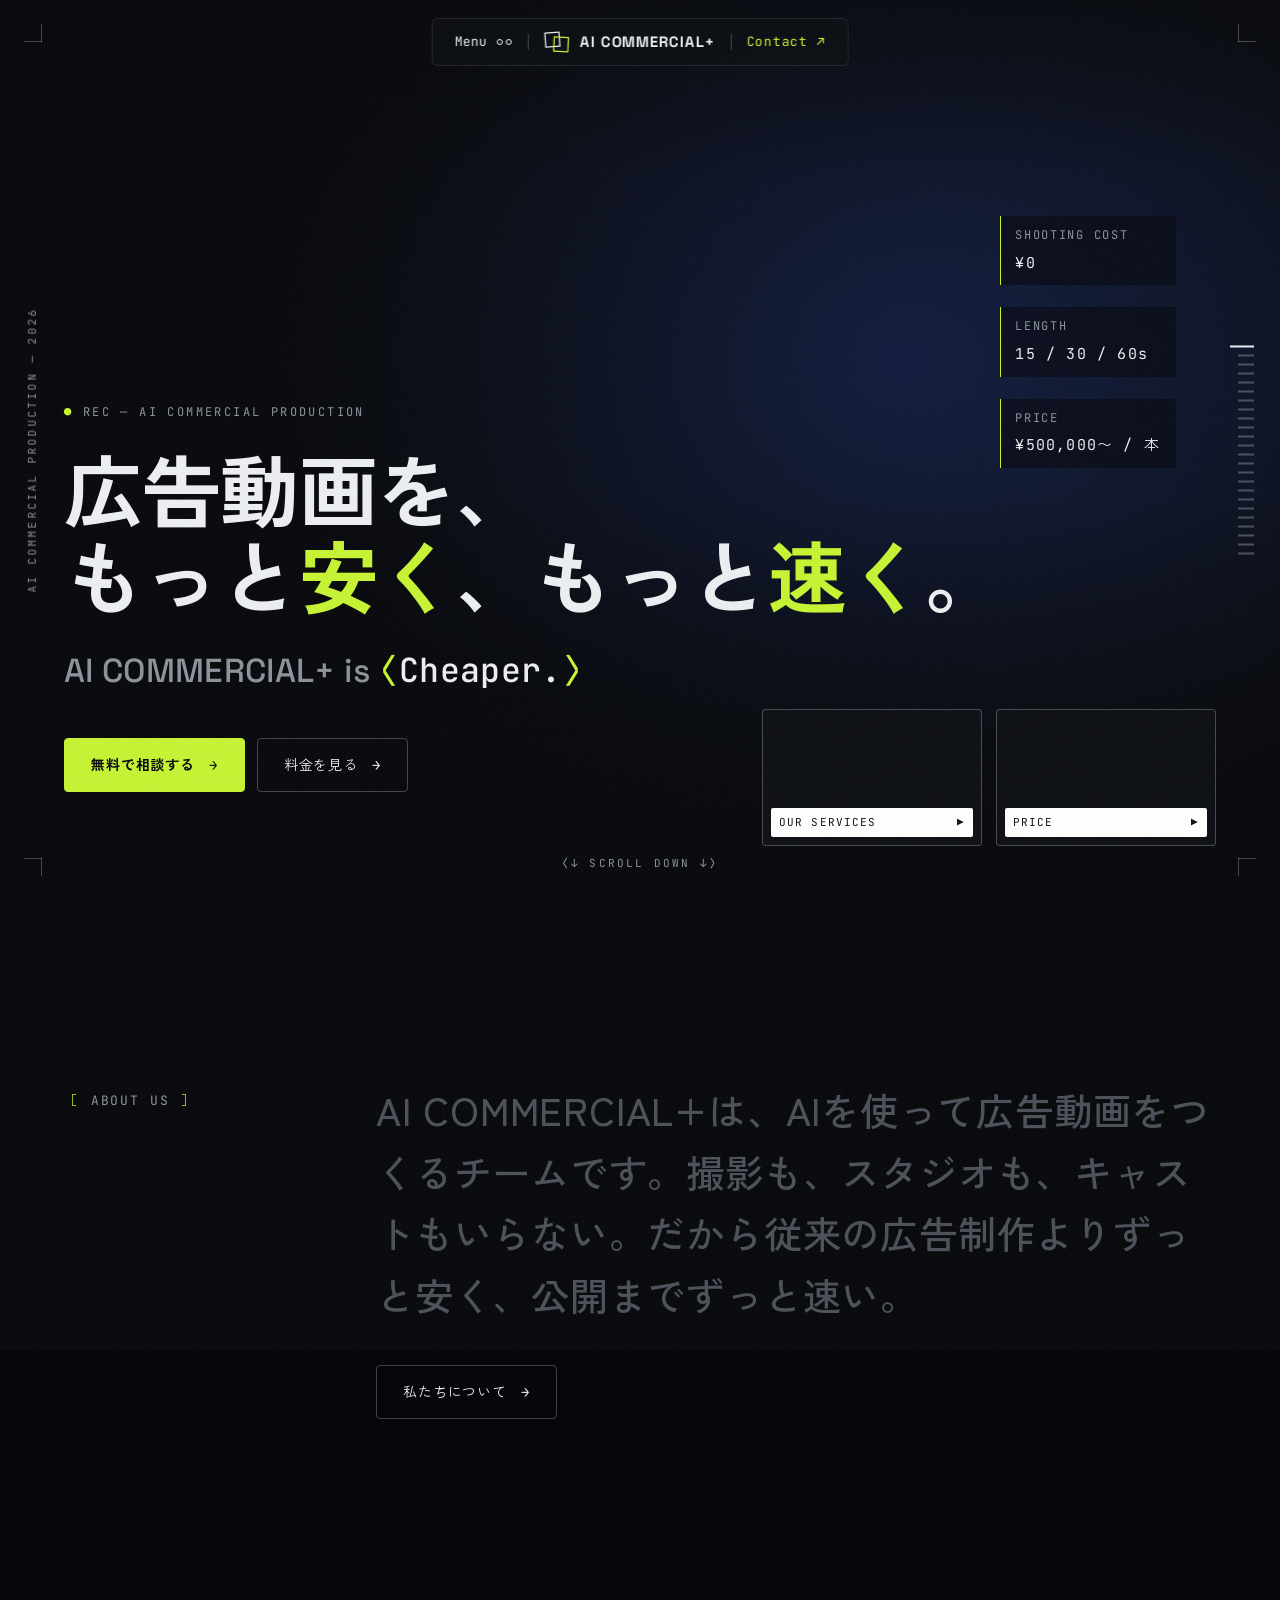
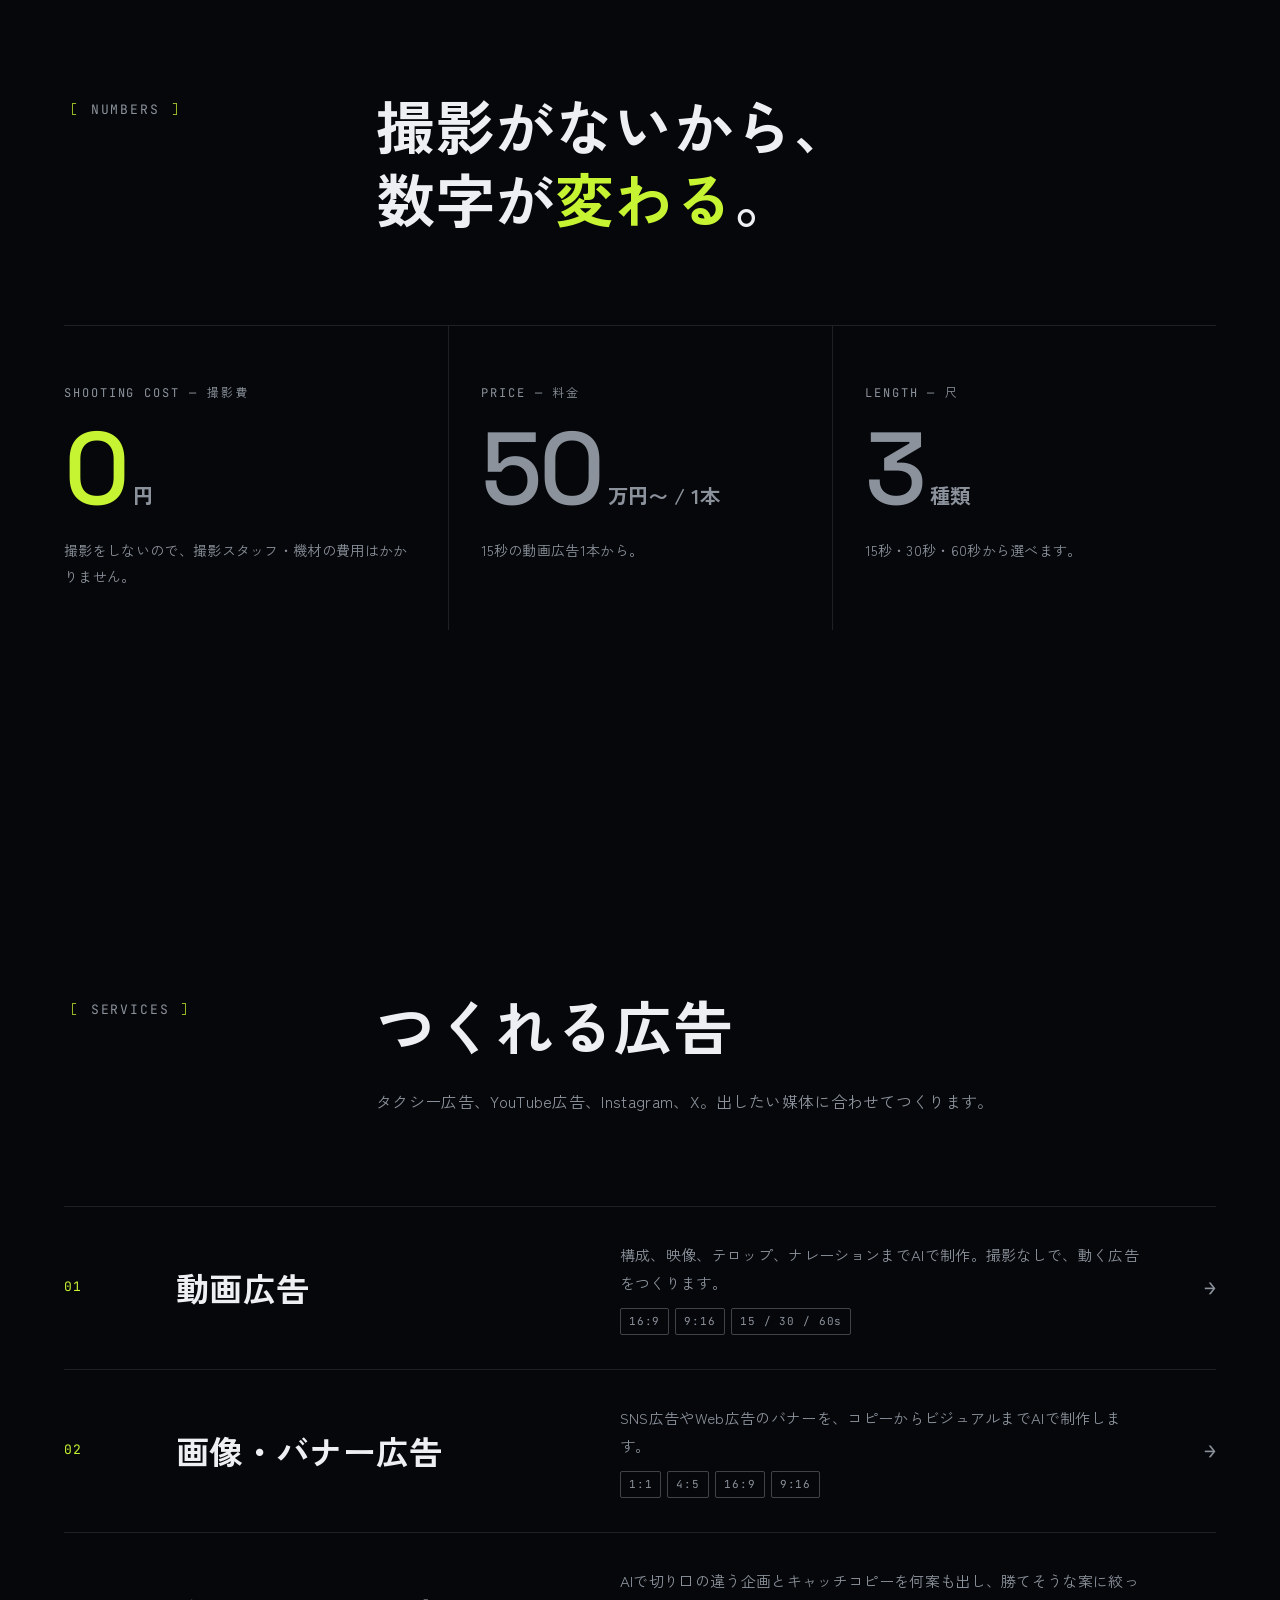
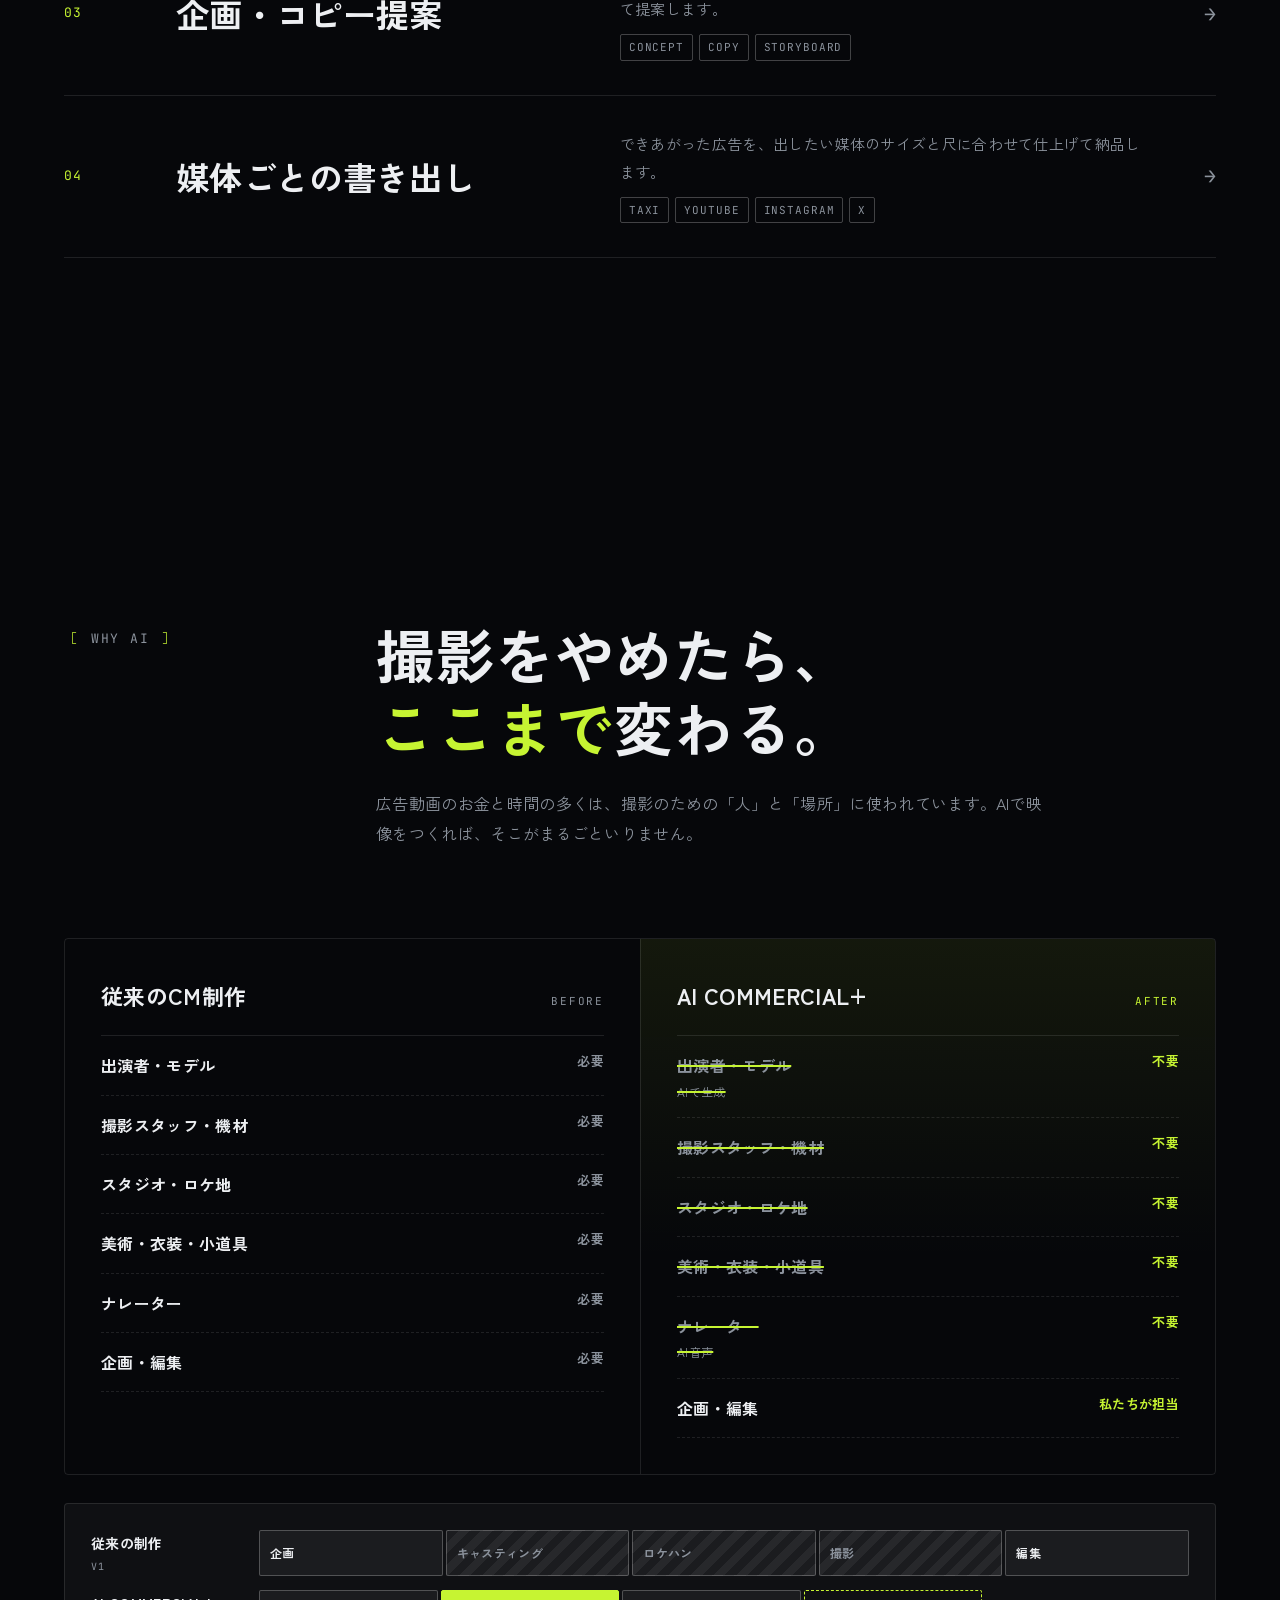
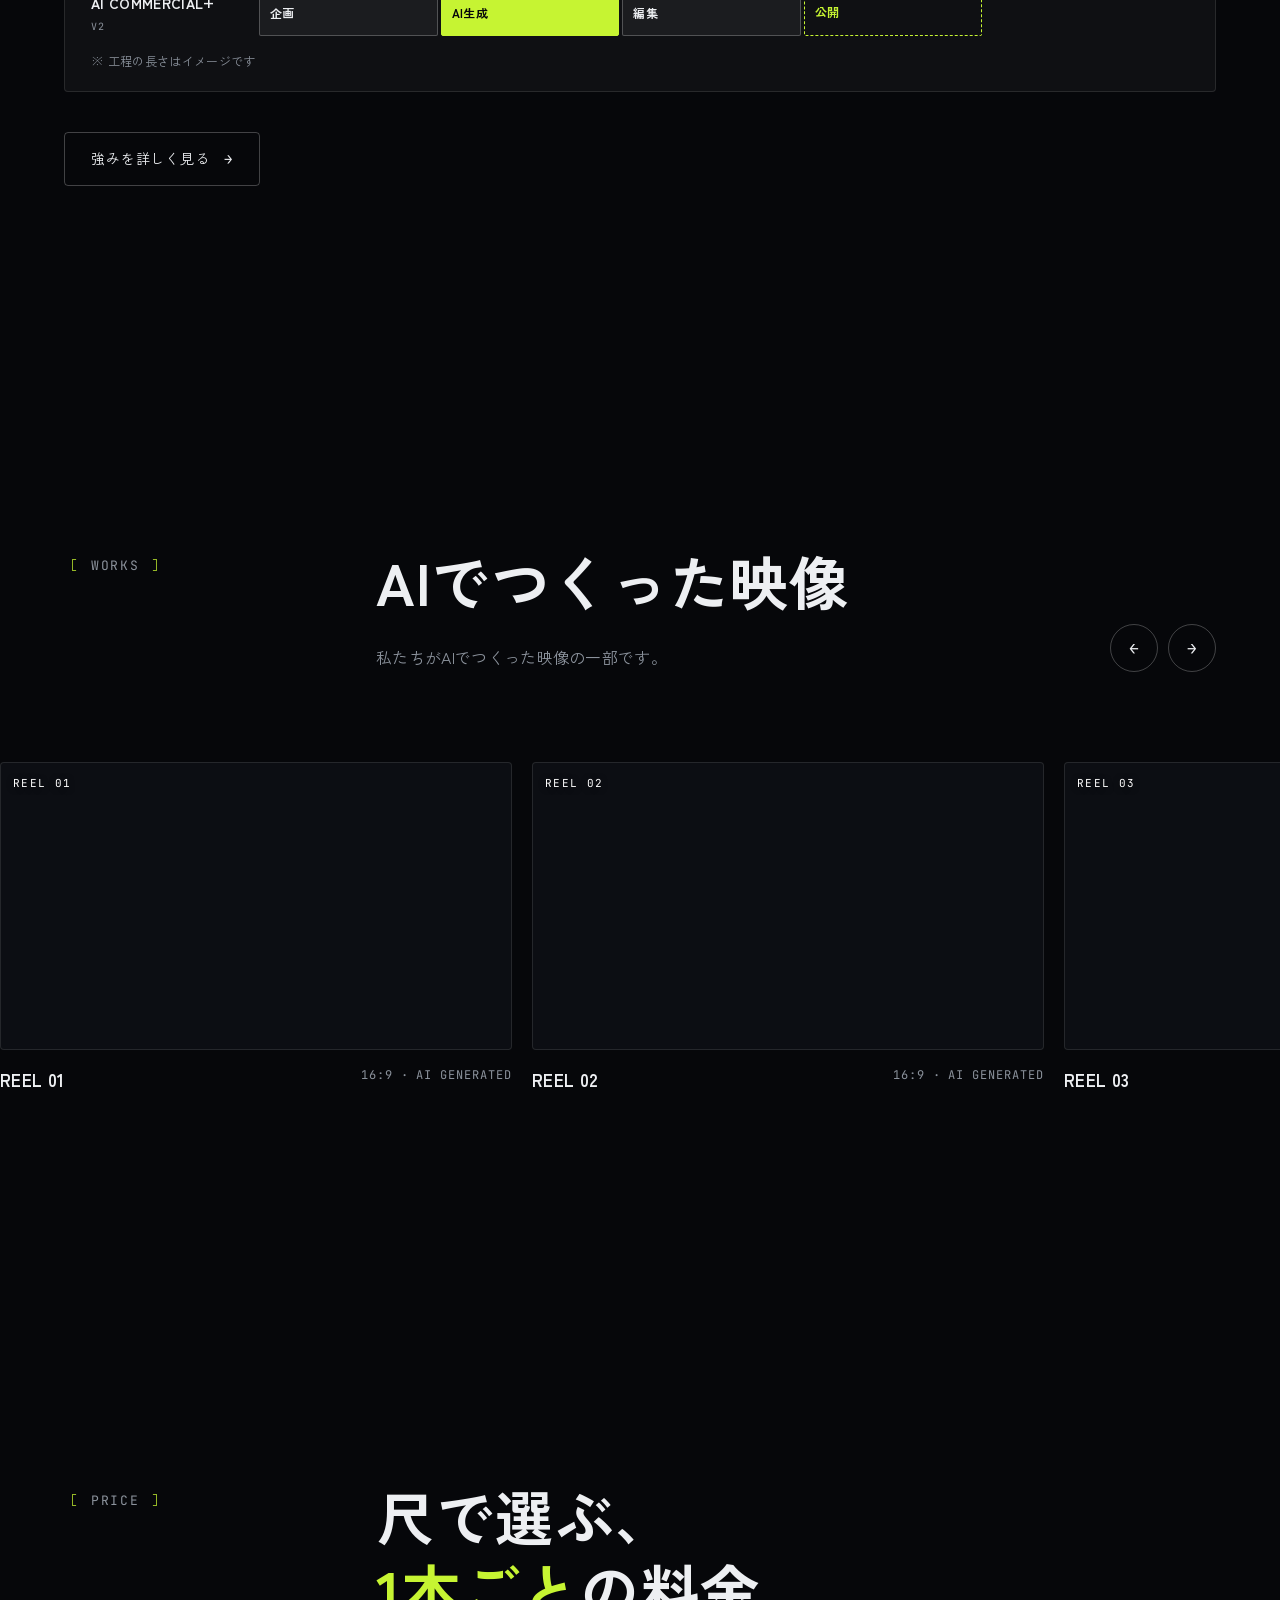
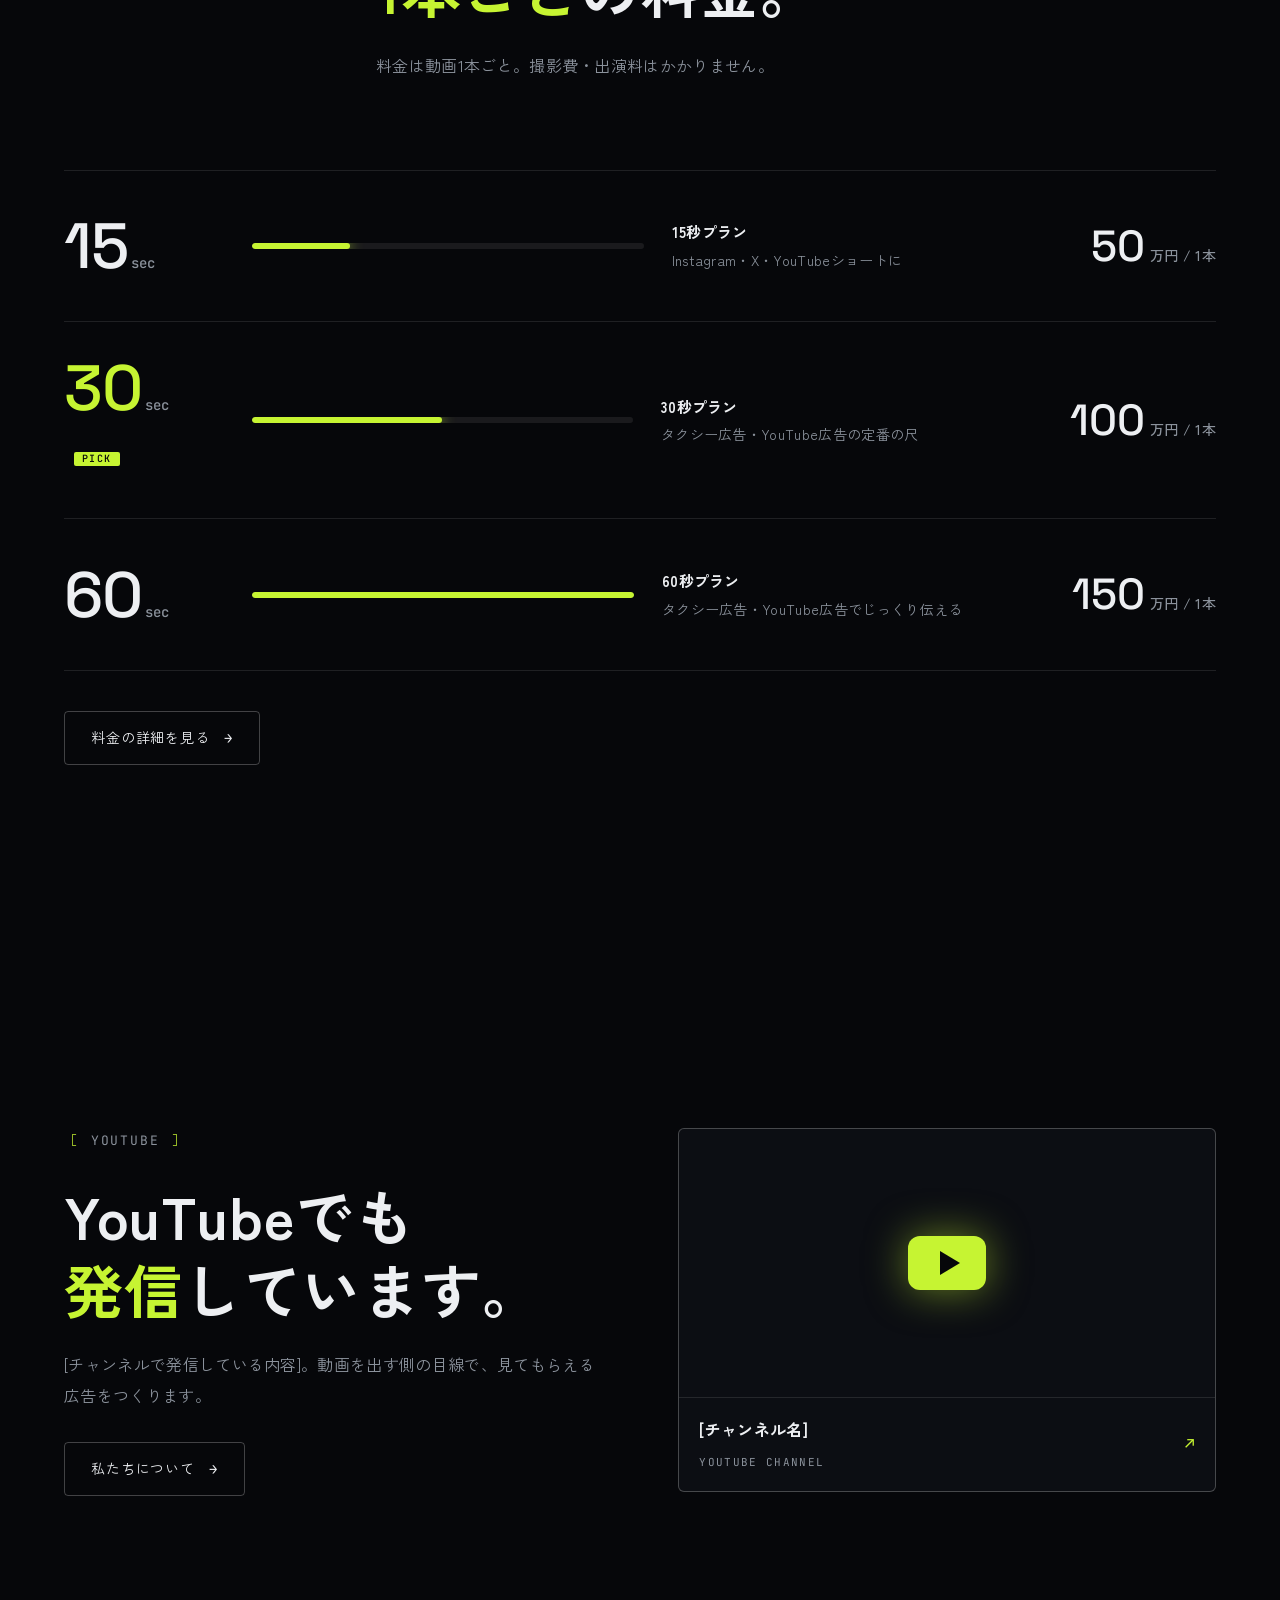
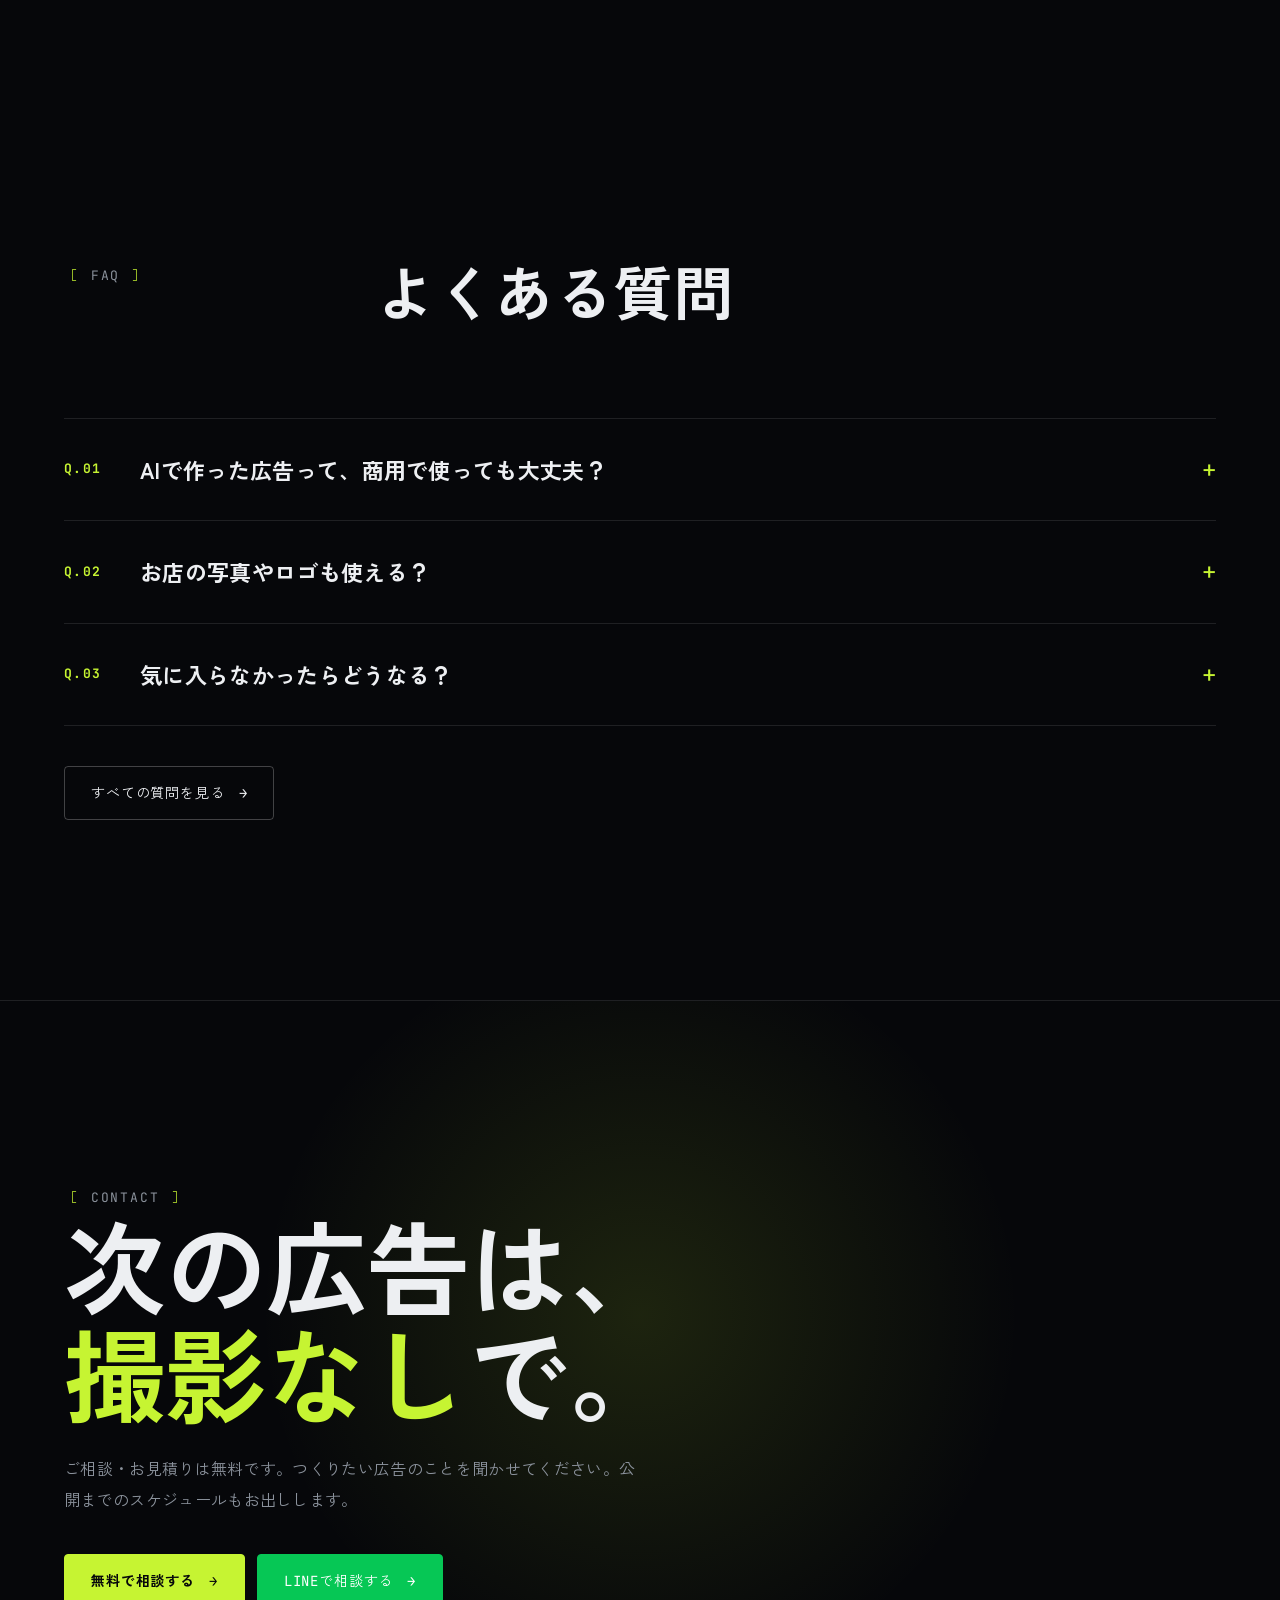
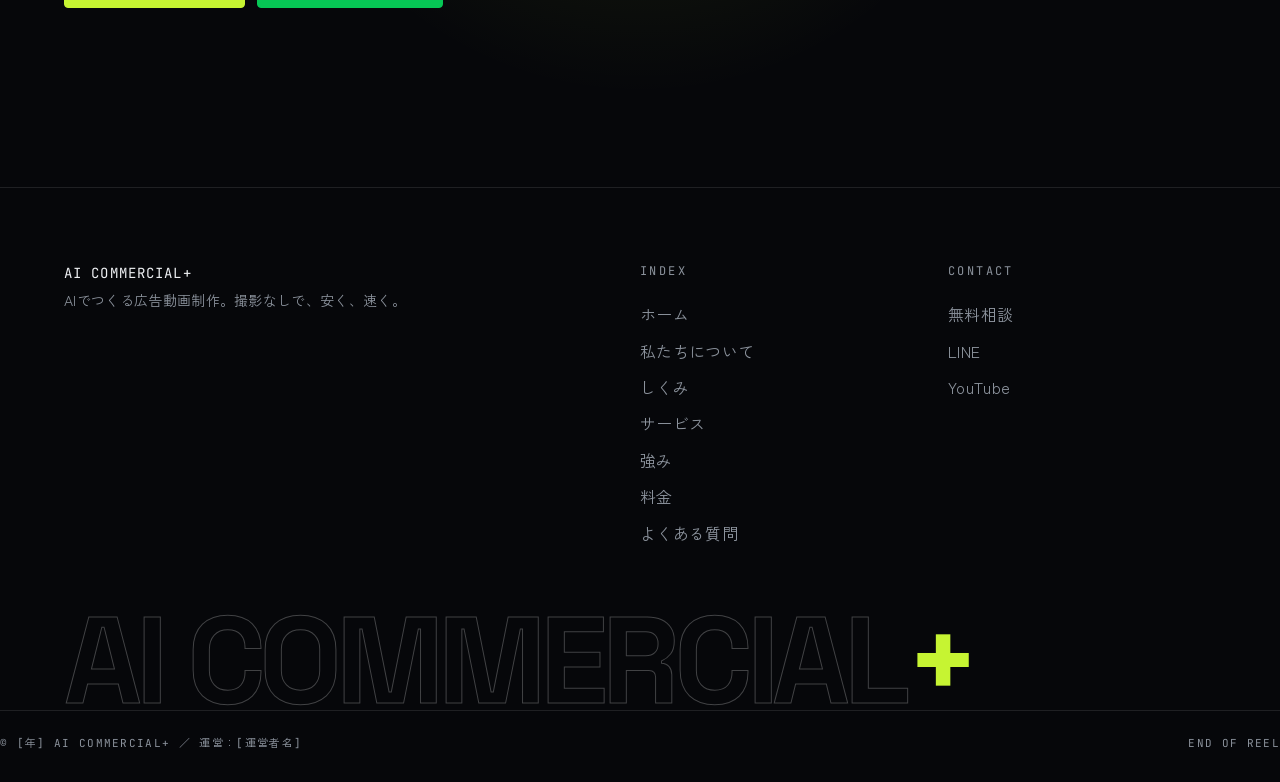
==== index.html @ 0966f256 "サイト名をAI COMMERCIAL+に変更し、動画広告の行に30秒CMのプレビューを追加 Co-Authored-By: Claude Opus 5.5 <noreply@anthropic.com" ====
<!DOCTYPE html>
<html lang="ja">
<head>
<meta charset="UTF-8">
<meta name="viewport" content="width=device-width, initial-scale=1.0">
<title>AI COMMERCIAL+｜AIでつくる広告動画制作</title>
<meta name="description" content="AIを使って広告動画を制作。撮影なしだから、従来の広告制作よりずっと安く、公開までずっと速い。">
<meta name="theme-color" content="#06070A">
<link rel="preconnect" href="https://fonts.googleapis.com">
<link rel="preconnect" href="https://fonts.gstatic.com" crossorigin>
<link href="https://fonts.googleapis.com/css2?family=Space+Grotesk:wght@400;500;700&amp;family=JetBrains+Mono:wght@400;700&amp;family=Zen+Kaku+Gothic+New:wght@400;500;700;900&amp;display=swap" rel="stylesheet">
<link rel="stylesheet" href="assets/site.css">
<script>
document.documentElement.classList.add('js');
// オープニングは 1 回の訪問で最初の 1 度だけ。動きを減らす設定なら出さない
(function () {
  var seen = false;
  try { seen = !!sessionStorage.getItem('introSeen'); sessionStorage.setItem('introSeen', '1'); } catch (e) {}
  if (!seen && !window.matchMedia('(prefers-reduced-motion: reduce)').matches) document.documentElement.classList.add('intro');
})();
</script>
</head>
<body>
<!-- オープニング（訪問ごとに初回だけ） -->
<div class="loader" aria-hidden="true">
<svg viewBox="100 120 330 280" fill="none"><rect class="ld-a" x="120" y="140" width="180" height="180" stroke="#EDEFF2" stroke-width="14" stroke-linejoin="round"/><rect class="ld-b" x="230" y="200" width="180" height="180" stroke="#C6F432" stroke-width="14" stroke-linejoin="round"/></svg>
<p>LOADING <b>000</b>%<span class="ld-t">_</span></p>
</div>
<div class="atmos" aria-hidden="true"><span class="f1"></span><span class="f2"></span><span class="f3"></span></div>
<div class="grain" aria-hidden="true"></div>
<div class="marks" aria-hidden="true"><span class="tl"></span><span class="tr"></span><span class="bl"></span><span class="br"></span></div>
<p class="side-label" aria-hidden="true">AI COMMERCIAL PRODUCTION — 2026</p>
<div class="ticks" aria-hidden="true"></div>

<header class="capsule">
<button class="menu-btn" type="button" aria-expanded="false" aria-controls="menu"><span class="menu-word">Menu</span><i aria-hidden="true"><b></b><b></b></i></button>
<a class="brand" href="index.html" aria-label="AI COMMERCIAL+ トップへ"><svg viewBox="100 120 330 280" fill="none" aria-hidden="true"><rect class="logo-sq logo-sq--a" x="120" y="140" width="180" height="180" stroke="currentColor" stroke-width="16" stroke-linejoin="round"/><rect class="logo-sq logo-sq--b" x="230" y="200" width="180" height="180" stroke="#C6F432" stroke-width="16" stroke-linejoin="round"/></svg><span>AI COMMERCIAL+</span></a>
<a class="cap-contact" href="#contact">Contact ↗</a>
</header>
<nav id="menu" class="menu" aria-label="メニュー">
<ol>
<li><a href="index.html" aria-current="page"><small>00</small>Home<span>ホーム</span></a></li>
<li><a href="about.html"><small>01</small>About<span>私たちについて</span></a></li>
<li><a href="flow.html"><small>02</small>Flow<span>しくみ</span></a></li>
<li><a href="service.html"><small>03</small>Service<span>サービス</span></a></li>
<li><a href="strengths.html"><small>04</small>Why AI<span>強み</span></a></li>
<li><a href="price.html"><small>05</small>Price<span>料金</span></a></li>
<li><a href="faq.html"><small>06</small>FAQ<span>よくある質問</span></a></li>
</ol>
<div class="menu-side">
<p>CONTACT<b>無料相談受付中</b></p>
<p>YOUTUBE<b>[チャンネル名]</b></p>
<a class="btn btn--lime" href="#contact">無料で相談する <span class="arrow">→</span></a>
</div>
</nav>

<main>

<!-- ===== ヒーロー ===== -->
<section class="hero" aria-labelledby="hero-title">
<!-- assets/hero.mp4 → assets/hero-2.mp4 の順に流れる -->
<div class="hero-media" aria-hidden="true"><video class="hero-video" src="assets/hero.mp4" data-next="assets/hero-2.mp4" muted playsinline preload="auto"></video></div>
<div class="hero-shade" aria-hidden="true"></div>
<div class="hero-inner">
<p class="hero-kicker hero-fade"><b>●</b> REC — AI COMMERCIAL PRODUCTION</p>
<h1 class="hero-title" id="hero-title" data-split>広告動画を、<br><span class="nb">もっと<em>安く</em>、</span><span class="nb">もっと<em>速く</em>。</span></h1>
<p class="hero-rot hero-fade">AI COMMERCIAL+ is <span class="br">⟨</span><span class="rot" data-words="Cheaper.|Faster.|Shoot-free.|Endless ideas.">Cheaper.</span><span class="br">⟩</span></p>
<div class="hero-actions hero-fade">
<a class="btn btn--lime" href="#contact">無料で相談する <span class="arrow">→</span></a>
<a class="btn" href="price.html">料金を見る <span class="arrow">→</span></a>
</div>
</div>
<div class="hero-data hero-fade" aria-hidden="true">
<div>SHOOTING COST<b>¥0</b></div>
<div>LENGTH<b>15 / 30 / 60s</b></div>
<div>PRICE<b>¥500,000〜 / 本</b></div>
</div>
<div class="hero-cards hero-fade">
<a class="hero-card" href="service.html"><video data-auto src="assets/service-video.mp4" muted loop playsinline preload="metadata" aria-hidden="true"></video><span>OUR SERVICES <i aria-hidden="true">▶</i></span></a>
<a class="hero-card" href="price.html"><video data-auto src="assets/service-banner.mp4" muted loop playsinline preload="metadata" aria-hidden="true"></video><span>PRICE <i aria-hidden="true">▶</i></span></a>
</div>
<p class="scroll-cue" aria-hidden="true">⟨↓ SCROLL DOWN ↓⟩</p>
</section>

<!-- ===== 私たちについて ===== -->
<section class="section" aria-labelledby="about-label">
<div class="wrap">
<div class="head">
<span class="label" id="about-label">About us</span>
<div>
<p class="glow-text">AI COMMERCIAL+は、AIを使って広告動画をつくるチームです。撮影も、スタジオも、キャストもいらない。だから従来の広告制作より<em>ずっと安く</em>、公開まで<em>ずっと速い</em>。</p>
<p style="margin-top: 40px" data-reveal><a class="btn" href="about.html">私たちについて <span class="arrow">→</span></a></p>
</div>
</div>
</div>
</section>

<!-- ===== 数字 ===== -->
<section class="section" aria-labelledby="num-label" style="padding-top: 0">
<div class="wrap">
<div class="head"><span class="label" id="num-label">Numbers</span><h2 class="title" data-reveal>撮影がないから、<br>数字が<em>変わる</em>。</h2></div>
<div class="stats" data-reveal>
<div class="stat"><p class="k">SHOOTING COST — 撮影費</p><p class="v"><em data-count="0">0</em><small>円</small></p><p>撮影をしないので、撮影スタッフ・機材の費用はかかりません。</p></div>
<div class="stat"><p class="k">PRICE — 料金</p><p class="v"><span data-count="50">50</span><small>万円〜 / 1本</small></p><p>15秒の動画広告1本から。</p></div>
<div class="stat"><p class="k">LENGTH — 尺</p><p class="v"><span data-count="3">3</span><small>種類</small></p><p>15秒・30秒・60秒から選べます。</p></div>
</div>
</div>
</section>

<!-- ===== サービス ===== -->
<section class="section" aria-labelledby="svc-label">
<div class="wrap">
<div class="head"><span class="label" id="svc-label">Services</span><div><h2 class="title" data-reveal>つくれる広告</h2><p class="lead" data-reveal>タクシー広告、YouTube広告、Instagram、X。出したい媒体に合わせてつくります。</p></div></div>
<div class="rows">
<a class="row" href="service.html" data-reveal><span class="no">01</span><h3>動画広告</h3><div><p>構成、映像、テロップ、ナレーションまでAIで制作。撮影なしで、動く広告をつくります。</p><div class="tags"><span>16:9</span><span>9:16</span><span>15 / 30 / 60s</span></div></div><span class="go">→</span><span class="row-preview"><video src="assets/service-ad.mp4" muted loop playsinline preload="metadata" aria-hidden="true"></video></span></a>
<a class="row" href="service.html" data-reveal><span class="no">02</span><h3>画像・バナー広告</h3><div><p>SNS広告やWeb広告のバナーを、コピーからビジュアルまでAIで制作します。</p><div class="tags"><span>1:1</span><span>4:5</span><span>16:9</span><span>9:16</span></div></div><span class="go">→</span><span class="row-preview"><video src="assets/service-banner.mp4" muted loop playsinline preload="metadata" aria-hidden="true"></video></span></a>
<a class="row" href="service.html" data-reveal><span class="no">03</span><h3>企画・コピー提案</h3><div><p>AIで切り口の違う企画とキャッチコピーを何案も出し、勝てそうな案に絞って提案します。</p><div class="tags"><span>CONCEPT</span><span>COPY</span><span>STORYBOARD</span></div></div><span class="go">→</span><span class="row-preview"><video src="assets/service-plan.mp4" muted loop playsinline preload="metadata" aria-hidden="true"></video></span></a>
<a class="row" href="service.html" data-reveal><span class="no">04</span><h3>媒体ごとの書き出し</h3><div><p>できあがった広告を、出したい媒体のサイズと尺に合わせて仕上げて納品します。</p><div class="tags"><span>TAXI</span><span>YOUTUBE</span><span>INSTAGRAM</span><span>X</span></div></div><span class="go">→</span><span class="row-preview"><video src="assets/hero-2.mp4" muted loop playsinline preload="metadata" aria-hidden="true"></video></span></a>
</div>
</div>
</section>

<!-- ===== 比較 ===== -->
<section class="section" aria-labelledby="why-label">
<div class="wrap">
<div class="head"><span class="label" id="why-label">Why AI</span><div><h2 class="title" data-reveal>撮影をやめたら、<br><em>ここまで</em>変わる。</h2><p class="lead" data-reveal>広告動画のお金と時間の多くは、撮影のための「人」と「場所」に使われています。AIで映像をつくれば、そこがまるごといりません。</p></div></div>
<div class="versus" data-reveal>
<div>
<h3>従来のCM制作<small>BEFORE</small></h3>
<ul>
<li><span>出演者・モデル</span><span>必要</span></li>
<li><span>撮影スタッフ・機材</span><span>必要</span></li>
<li><span>スタジオ・ロケ地</span><span>必要</span></li>
<li><span>美術・衣装・小道具</span><span>必要</span></li>
<li><span>ナレーター</span><span>必要</span></li>
<li><span>企画・編集</span><span>必要</span></li>
</ul>
</div>
<div>
<h3>AI COMMERCIAL+<small>AFTER</small></h3>
<ul>
<li class="cut"><span>出演者・モデル<small>AIで生成</small></span><span>不要</span></li>
<li class="cut"><span>撮影スタッフ・機材</span><span>不要</span></li>
<li class="cut"><span>スタジオ・ロケ地</span><span>不要</span></li>
<li class="cut"><span>美術・衣装・小道具</span><span>不要</span></li>
<li class="cut"><span>ナレーター<small>AI音声</small></span><span>不要</span></li>
<li><span>企画・編集</span><span>私たちが担当</span></li>
</ul>
</div>
</div>
<div style="margin-top: 28px"><div class="timeline" data-reveal role="img" aria-label="制作工程の比較。従来は企画、キャスティング、ロケハン、撮影、編集。AI COMMERCIAL+は企画、AI生成、編集のあと公開。">
<div class="tl-row"><span>従来の制作<small>V1</small></span><div class="tl"><span class="clip">企画</span><span class="clip clip--wait">キャスティング</span><span class="clip clip--wait">ロケハン</span><span class="clip clip--wait">撮影</span><span class="clip">編集</span></div></div>
<div class="tl-row"><span>AI COMMERCIAL+<small>V2</small></span><div class="tl"><span class="clip">企画</span><span class="clip clip--ai">AI生成</span><span class="clip">編集</span><span class="clip clip--done">公開</span><span class="tl-rest"></span></div></div>
<p class="note">※ 工程の長さはイメージです</p>
</div></div>
<p style="margin-top: 40px" data-reveal><a class="btn" href="strengths.html">強みを詳しく見る <span class="arrow">→</span></a></p>
</div>
</section>

<!-- ===== 制作例 ===== -->
<section class="section" aria-labelledby="works-label">
<div class="wrap">
<div class="head"><span class="label" id="works-label">Works</span><div style="display: flex; justify-content: space-between; align-items: end; gap: 24px; flex-wrap: wrap"><div><h2 class="title" data-reveal>AIでつくった映像</h2><p class="lead" data-reveal>私たちがAIでつくった映像の一部です。</p></div><div class="works-nav"><button type="button" data-dir="prev" aria-label="前へ">←</button><button type="button" data-dir="next" aria-label="次へ">→</button></div></div></div>
</div>
<div class="works" data-reveal>
<a class="work" href="service.html"><div class="work-media" data-tc="REEL 01"><video data-auto src="assets/hero.mp4" muted loop playsinline preload="metadata" aria-hidden="true"></video></div><div class="work-meta"><b>REEL 01</b><span>16:9 · AI GENERATED</span></div></a>
<a class="work" href="service.html"><div class="work-media" data-tc="REEL 02"><video data-auto src="assets/hero-2.mp4" muted loop playsinline preload="metadata" aria-hidden="true"></video></div><div class="work-meta"><b>REEL 02</b><span>16:9 · AI GENERATED</span></div></a>
<a class="work" href="service.html"><div class="work-media" data-tc="REEL 03"><video data-auto src="assets/service-video.mp4" muted loop playsinline preload="metadata" aria-hidden="true"></video></div><div class="work-meta"><b>REEL 03</b><span>16:9 · AI GENERATED</span></div></a>
<a class="work" href="service.html"><div class="work-media" data-tc="REEL 04"><video data-auto src="assets/service-banner.mp4" muted loop playsinline preload="metadata" aria-hidden="true"></video></div><div class="work-meta"><b>REEL 04</b><span>16:9 · AI GENERATED</span></div></a>
<a class="work" href="service.html"><div class="work-media" data-tc="REEL 05"><video data-auto src="assets/service-plan.mp4" muted loop playsinline preload="metadata" aria-hidden="true"></video></div><div class="work-meta"><b>REEL 05</b><span>16:9 · AI GENERATED</span></div></a>
</div>
</section>

<!-- ===== 料金 ===== -->
<section class="section" aria-labelledby="price-label">
<div class="wrap">
<div class="head"><span class="label" id="price-label">Price</span><div><h2 class="title" data-reveal>尺で選ぶ、<br><em>1本ごと</em>の料金。</h2><p class="lead" data-reveal>料金は動画1本ごと。撮影費・出演料はかかりません。</p></div></div>
<div class="prices">
<div class="price" data-reveal>
<p class="sec">15<small>sec</small></p>
<div class="bar"><i style="--w: 25%"></i></div>
<div class="use"><b>15秒プラン</b>Instagram・X・YouTubeショートに</div>
<p class="yen">50<small>万円 / 1本</small></p>
</div>
<div class="price is-pick" data-reveal>
<p class="sec">30<small>sec</small><span class="pick">PICK</span></p>
<div class="bar"><i style="--w: 50%"></i></div>
<div class="use"><b>30秒プラン</b>タクシー広告・YouTube広告の定番の尺</div>
<p class="yen">100<small>万円 / 1本</small></p>
</div>
<div class="price" data-reveal>
<p class="sec">60<small>sec</small></p>
<div class="bar"><i style="--w: 100%"></i></div>
<div class="use"><b>60秒プラン</b>タクシー広告・YouTube広告でじっくり伝える</div>
<p class="yen">150<small>万円 / 1本</small></p>
</div>
</div>
<p style="margin-top: 40px" data-reveal><a class="btn" href="price.html">料金の詳細を見る <span class="arrow">→</span></a></p>
</div>
</section>

<!-- ===== YouTube ===== -->
<section class="section" aria-labelledby="yt-label">
<div class="wrap split">
<div>
<span class="label" id="yt-label">YouTube</span>
<h2 class="title" style="margin-top: 24px" data-reveal>YouTubeでも<br><em>発信</em>しています。</h2>
<p class="lead" data-reveal>[チャンネルで発信している内容]。動画を出す側の目線で、見てもらえる広告をつくります。</p>
<p style="margin-top: 32px" data-reveal><a class="btn" href="about.html#youtube">私たちについて <span class="arrow">→</span></a></p>
</div>
<div data-reveal><a class="yt" href="#" target="_blank" rel="noopener"><!-- [チャンネルURL] に差し替える -->
<span class="yt-thumb"><video data-auto src="assets/hero-2.mp4" muted loop playsinline preload="metadata" aria-hidden="true"></video><span class="yt-play" aria-hidden="true"></span></span>
<span class="yt-meta"><span><b>[チャンネル名]</b><small>YOUTUBE CHANNEL</small></span><span class="go">↗</span></span>
</a></div>
</div>
</section>

<!-- ===== FAQ ===== -->
<section class="section" aria-labelledby="faq-label">
<div class="wrap">
<div class="head"><span class="label" id="faq-label">FAQ</span><h2 class="title" data-reveal>よくある質問</h2></div>
<div class="faq" data-reveal>
<details><summary><span class="q">Q.01</span>AIで作った広告って、商用で使っても大丈夫？</summary><p class="a">[利用しているAIツールの商用利用規約・権利の扱いについての説明]</p></details>
<details><summary><span class="q">Q.02</span>お店の写真やロゴも使える？</summary><p class="a">[写真・ロゴを生成に取り込めるかどうかの説明]</p></details>
<details><summary><span class="q">Q.03</span>気に入らなかったらどうなる？</summary><p class="a">[再生成の回数・条件]</p></details>
</div>
<p style="margin-top: 40px" data-reveal><a class="btn" href="faq.html">すべての質問を見る <span class="arrow">→</span></a></p>
</div>
</section>

<section class="contact" id="contact" aria-labelledby="contact-title">
<div class="wrap">
<span class="label">Contact</span>
<h2 class="contact-title" id="contact-title" data-reveal>次の広告は、<br><em>撮影なし</em>で。</h2>
<p data-reveal>ご相談・お見積りは無料です。つくりたい広告のことを聞かせてください。公開までのスケジュールもお出しします。</p>
<div class="contact-actions" data-reveal>
<a class="btn btn--lime" href="#contact">無料で相談する <span class="arrow">→</span></a>
<a class="btn btn--line" href="#contact">LINEで相談する <span class="arrow">→</span></a>
</div>
</div>
</section>
</main>

<footer class="footer">
<div class="wrap">
<div class="footer-grid">
<div>
<p class="mono" style="color: var(--text)">AI COMMERCIAL+</p>
<p>AIでつくる広告動画制作。撮影なしで、安く、速く。</p>
</div>
<div>
<h2>INDEX</h2>
<nav aria-label="フッターナビ">
<a href="index.html">ホーム</a>
<a href="about.html">私たちについて</a>
<a href="flow.html">しくみ</a>
<a href="service.html">サービス</a>
<a href="strengths.html">強み</a>
<a href="price.html">料金</a>
<a href="faq.html">よくある質問</a>
</nav>
</div>
<div>
<h2>CONTACT</h2>
<nav aria-label="お問い合わせ">
<a href="#contact">無料相談</a>
<a href="#contact">LINE</a>
<a href="about.html#youtube">YouTube</a>
</nav>
</div>
</div>
<p class="wordmark" aria-hidden="true">AI COMMERCIAL<em>+</em></p>
</div>
<div class="wrap footer-bottom"><span>&copy; [年] AI COMMERCIAL+ ／ 運営：[運営者名]</span><span>END OF REEL</span></div>
</footer>
<a class="float-cta is-hidden" href="#contact">無料相談 <span aria-hidden="true">→</span></a>
<script src="assets/site.js" defer></script>
</body>
</html>
---- assets/site.css ----
/* =========================================================
   AI COMMERCIAL+ 全ページ共通スタイル
   暗い画面に映像を映えさせる、シネマティックな構成
   ========================================================= */

:root {
  --bg: #06070A;
  --bg-2: #0C0E13;
  --panel: rgba(255,255,255,.04);
  --line: rgba(255,255,255,.1);
  --line-strong: rgba(255,255,255,.24);
  --text: #EDEFF2;
  --sub: #8B929C;
  --dim: #4A5059;
  --lime: #C6F432;
  --lime-dim: rgba(198,244,50,.16);
  --blue: #1E4BD8;

  --font-ja: 'Zen Kaku Gothic New', 'Hiragino Sans', 'Yu Gothic', sans-serif;
  --font-en: 'Space Grotesk', 'Zen Kaku Gothic New', sans-serif;
  --font-mono: 'JetBrains Mono', 'Zen Kaku Gothic New', monospace;

  --gutter: clamp(20px, 5vw, 80px);
  --section-y: clamp(96px, 14vw, 200px);
  --ease: cubic-bezier(.2,.7,.2,1);
}

*, *::before, *::after { box-sizing: border-box; }
html { background: var(--bg); scroll-behavior: smooth; }
body {
  margin: 0; font-family: var(--font-ja); color: var(--text); background: var(--bg);
  font-size: 16px; line-height: 1.9; letter-spacing: .02em; -webkit-font-smoothing: antialiased;
  overflow-x: hidden;
}
h1, h2, h3, p, ul, ol, dl, figure { margin: 0; }
a { color: inherit; }
img, svg, video { max-width: 100%; display: block; }
::selection { background: var(--lime); color: var(--bg); }
.sr-only { position: absolute; width: 1px; height: 1px; overflow: hidden; clip: rect(0 0 0 0); white-space: nowrap; }
.wrap { width: 100%; max-width: 1440px; margin: 0 auto; padding: 0 var(--gutter); position: relative; }
.mono { font-family: var(--font-mono); letter-spacing: .08em; }

/* ---------- 画面全体の空気：霧のような光と粒子のノイズ ---------- */
.atmos { position: fixed; inset: 0; z-index: -2; pointer-events: none; overflow: hidden; }
.atmos span { position: absolute; border-radius: 50%; filter: blur(80px); opacity: .55; }
.atmos .f1 { width: 50vw; height: 50vw; left: -12vw; top: 20vh; background: radial-gradient(circle, rgba(30,75,216,.55), transparent 70%); }
.atmos .f2 { width: 46vw; height: 46vw; right: -10vw; top: -10vh; background: radial-gradient(circle, rgba(30,75,216,.4), transparent 70%); }
.atmos .f3 { width: 34vw; height: 34vw; right: 10vw; bottom: -14vh; background: radial-gradient(circle, rgba(198,244,50,.18), transparent 70%); }
.grain { position: fixed; inset: -50%; z-index: 200; pointer-events: none; opacity: .06;
  background-image: url("data:image/svg+xml,%3Csvg xmlns='http://www.w3.org/2000/svg' width='160' height='160'%3E%3Cfilter id='n'%3E%3CfeTurbulence type='fractalNoise' baseFrequency='.9' numOctaves='2' stitchTiles='stitch'/%3E%3C/filter%3E%3Crect width='100%25' height='100%25' filter='url(%23n)'/%3E%3C/svg%3E"); }

/* ---------- 画面のふち：トンボ・縦書き・スクロール目盛り ---------- */
.marks span { position: fixed; z-index: 90; width: 18px; height: 18px; pointer-events: none; }
.marks span::before, .marks span::after { content: ''; position: absolute; background: var(--line-strong); }
.marks span::before { width: 1px; height: 100%; }
.marks span::after { height: 1px; width: 100%; }
.marks .tl { top: 24px; left: 24px; } .marks .tl::before { right: 0; } .marks .tl::after { bottom: 0; }
.marks .tr { top: 24px; right: 24px; } .marks .tr::before { left: 0; } .marks .tr::after { bottom: 0; }
.marks .bl { bottom: 24px; left: 24px; } .marks .bl::before { right: 0; } .marks .bl::after { top: 0; }
.marks .br { bottom: 24px; right: 24px; } .marks .br::before { left: 0; } .marks .br::after { top: 0; }
.side-label { position: fixed; z-index: 90; left: 22px; top: 50%; transform: translateY(-50%) rotate(180deg); writing-mode: vertical-rl; font-family: var(--font-mono); font-size: 11px; letter-spacing: .2em; color: var(--sub); pointer-events: none; }
.ticks { position: fixed; z-index: 90; right: 26px; top: 50%; transform: translateY(-50%); display: grid; gap: 7px; pointer-events: none; }
.ticks i { display: block; width: 16px; height: 2px; background: var(--dim); transition: background-color .2s, width .2s; margin-left: auto; }
.ticks i.on { background: var(--lime); }
.ticks i.now { width: 24px; background: var(--text); }
@media (max-width: 760px) { .marks, .side-label, .ticks { display: none; } }

/* ---------- ヘッダー：中央のカプセル ---------- */
.capsule {
  position: fixed; z-index: 120; top: 18px; left: 50%; transform: translateX(-50%);
  display: flex; align-items: center; gap: 0; height: 48px; padding: 0 6px;
  background: rgba(12,14,19,.72); border: 1px solid var(--line); border-radius: 6px;
  backdrop-filter: blur(14px); -webkit-backdrop-filter: blur(14px);
  font-family: var(--font-mono); font-size: 13px; letter-spacing: .06em;
  transition: transform .4s var(--ease), opacity .4s;
}
.capsule.is-hidden { transform: translate(-50%, -90px); }
.capsule > * { display: flex; align-items: center; gap: 10px; height: 100%; padding: 0 16px; text-decoration: none; background: none; border: 0; color: var(--text); font: inherit; cursor: pointer; white-space: nowrap; }
.capsule > * + *::before { content: ''; position: absolute; margin-left: -16px; width: 1px; height: 16px; background: var(--line-strong); }
.capsule > * { position: relative; }
.capsule .menu-btn i { display: inline-flex; gap: 3px; }
.capsule .menu-btn i b { width: 6px; height: 6px; border: 1px solid currentColor; border-radius: 50%; }
.capsule .brand { font-family: var(--font-en); font-weight: 700; font-size: 15px; letter-spacing: .06em; }
.capsule .brand svg { height: 22px; width: auto; overflow: visible; }
.capsule .cap-contact { color: var(--lime); }
.capsule > *:hover { color: var(--lime); }
.logo-sq { transform-box: fill-box; transform-origin: center; }
.logo-sq--a { transform: rotate(-4deg); }
.logo-sq--b { transform: rotate(3deg); }
@media (max-width: 560px) { .capsule .brand span { display: none; } .capsule > * { padding: 0 12px; } .capsule > * + *::before { margin-left: -12px; } }

/* ---------- 全画面メニュー ---------- */
.menu {
  position: fixed; inset: 0; z-index: 110; background: rgba(6,7,10,.94);
  backdrop-filter: blur(18px); -webkit-backdrop-filter: blur(18px);
  display: grid; grid-template-columns: 1fr minmax(240px, 360px); gap: 40px; align-items: center;
  padding: 120px var(--gutter) 60px; opacity: 0; visibility: hidden; transition: opacity .4s, visibility .4s;
}
.menu-open .menu { opacity: 1; visibility: visible; }
.menu-open { overflow: hidden; }
.menu ol { list-style: none; padding: 0; }
.menu li a { display: flex; align-items: baseline; gap: 22px; padding: 6px 0; text-decoration: none; font-family: var(--font-en); font-weight: 500; font-size: clamp(30px, 5vw, 64px); line-height: 1.15; color: var(--sub); transition: color .25s, transform .35s var(--ease); }
.menu li a small { font-family: var(--font-mono); font-size: 13px; color: var(--lime); letter-spacing: .1em; min-width: 32px; }
.menu li a span { font-family: var(--font-ja); font-size: .42em; font-weight: 700; color: var(--dim); }
.menu li a:hover, .menu li a[aria-current="page"] { color: var(--text); transform: translateX(10px); }
.menu-side { font-family: var(--font-mono); font-size: 13px; color: var(--sub); display: grid; gap: 22px; border-left: 1px solid var(--line); padding-left: 32px; }
.menu-side b { display: block; color: var(--text); font-weight: 400; }
@media (prefers-reduced-motion: no-preference) {
  .menu li { opacity: 0; transform: translateY(20px); transition: opacity .5s var(--ease), transform .5s var(--ease); }
  .menu-open .menu li { opacity: 1; transform: none; }
  .menu-open .menu li:nth-child(2) { transition-delay: .04s; } .menu-open .menu li:nth-child(3) { transition-delay: .08s; } .menu-open .menu li:nth-child(4) { transition-delay: .12s; }
  .menu-open .menu li:nth-child(5) { transition-delay: .16s; } .menu-open .menu li:nth-child(6) { transition-delay: .2s; } .menu-open .menu li:nth-child(7) { transition-delay: .24s; }
}
@media (max-width: 860px) { .menu { grid-template-columns: 1fr; align-content: center; } .menu-side { border-left: 0; padding-left: 0; border-top: 1px solid var(--line); padding-top: 24px; } }

/* ---------- ボタン・リンク ---------- */
.btn {
  display: inline-flex; align-items: center; gap: 14px; height: 54px; padding: 0 26px; border-radius: 4px;
  font-family: var(--font-mono); font-size: 14px; letter-spacing: .06em; text-decoration: none; white-space: nowrap;
  border: 1px solid var(--line-strong); color: var(--text); background: transparent; cursor: pointer;
  transition: background-color .25s, color .25s, border-color .25s, box-shadow .25s;
}
.btn .arrow { transition: transform .25s var(--ease); }
.btn:hover .arrow { transform: translateX(5px); }
.btn:hover { border-color: var(--lime); color: var(--lime); }
.btn--lime { background: var(--lime); color: var(--bg); border-color: var(--lime); font-weight: 700; }
.btn--lime:hover { color: var(--bg); box-shadow: 0 0 0 5px var(--lime-dim), 0 0 40px rgba(198,244,50,.35); }
.btn--line { background: #06C755; border-color: #06C755; color: #fff; }
.btn--line:hover { color: #fff; border-color: #06C755; box-shadow: 0 0 30px rgba(6,199,85,.35); }

/* ---------- 見出し：［ About us ］ ---------- */
.section { position: relative; padding: var(--section-y) 0; }
.label { display: inline-flex; align-items: center; gap: 12px; font-family: var(--font-mono); font-size: 13px; letter-spacing: .14em; color: var(--sub); text-transform: uppercase; }
.label::before { content: '［'; color: var(--lime); }
.label::after { content: '］'; color: var(--lime); }
.head { display: grid; grid-template-columns: minmax(180px, 1fr) 3fr; gap: 32px; align-items: start; margin-bottom: clamp(48px, 7vw, 96px); }
.head .label { padding-top: 10px; }
.title { font-family: var(--font-ja); font-weight: 700; font-size: clamp(32px, 4.6vw, 64px); line-height: 1.25; letter-spacing: .01em; }
.title em { font-style: normal; color: var(--lime); }
.lead { margin-top: 24px; color: var(--sub); max-width: 42em; }
@media (max-width: 860px) { .head { grid-template-columns: 1fr; gap: 16px; } }

/* スクロールに合わせて文字が光る大きな文章 */
.glow-text { font-size: clamp(22px, 3vw, 40px); line-height: 1.6; font-weight: 500; letter-spacing: .02em; }
.glow-text em { font-style: normal; }
.glow-text .w { color: var(--dim); transition: color .3s; }
.glow-text .w.on { color: var(--text); }
.glow-text .w.on.hl { color: var(--lime); }
.no-glow .glow-text .w { color: var(--text); }
.no-glow .glow-text .w.hl { color: var(--lime); }

/* ---------- ヒーロー ---------- */
.hero { position: relative; height: 100svh; min-height: 640px; overflow: hidden; }
.hero-media { position: absolute; inset: 0; background: radial-gradient(70% 80% at 70% 40%, #14224F 0%, #07080B 70%); }
.hero-video { position: absolute; inset: 0; width: 100%; height: 100%; object-fit: cover; opacity: 0; transition: opacity 1s; }
.hero-video.is-ready { opacity: 1; }
.hero-shade { position: absolute; inset: 0; background: linear-gradient(90deg, rgba(6,7,10,.85) 0%, rgba(6,7,10,.35) 50%, rgba(6,7,10,.1) 100%), linear-gradient(0deg, rgba(6,7,10,.95) 0%, rgba(6,7,10,0) 45%), linear-gradient(180deg, rgba(6,7,10,.6) 0%, rgba(6,7,10,0) 20%); }
.hero-inner { position: absolute; inset: 0; display: flex; flex-direction: column; justify-content: flex-end; padding: 0 var(--gutter) clamp(90px, 12vh, 140px); }
.hero-kicker { font-family: var(--font-mono); font-size: 12px; letter-spacing: .2em; color: var(--sub); margin-bottom: 22px; }
.hero-kicker b { color: var(--lime); font-weight: 400; }
.hero-title { font-weight: 700; font-size: clamp(40px, 6.2vw, 100px); line-height: 1.08; letter-spacing: -.01em; max-width: 12em; }
.hero-title em { font-style: normal; color: var(--lime); }
.nb { white-space: nowrap; }
.hero-rot { margin-top: 22px; font-family: var(--font-en); font-size: clamp(20px, 2.6vw, 36px); font-weight: 500; color: var(--sub); }
.hero-rot .br { font-family: var(--font-mono); color: var(--lime); font-weight: 400; }
.hero-rot .rot { font-family: var(--font-mono); color: var(--text); }
.hero-actions { margin-top: 36px; display: flex; gap: 12px; flex-wrap: wrap; }
.hero-data { position: absolute; right: calc(var(--gutter) + 40px); top: 24%; display: grid; gap: 22px; font-family: var(--font-mono); font-size: 12px; letter-spacing: .14em; color: var(--sub); }
.hero-data div { display: grid; gap: 2px; padding: 8px 16px 8px 14px; border-left: 1px solid var(--lime); background: rgba(6,7,10,.55); backdrop-filter: blur(8px); -webkit-backdrop-filter: blur(8px); }
.hero-data b { font-size: 15px; color: var(--text); font-weight: 400; letter-spacing: .08em; }
.hero-cards { position: absolute; right: var(--gutter); bottom: clamp(36px, 6vh, 64px); display: flex; gap: 14px; }
.hero-card { position: relative; width: 220px; aspect-ratio: 16 / 10; border: 1px solid var(--line-strong); border-radius: 4px; overflow: hidden; text-decoration: none; background: var(--bg-2); transition: transform .4s var(--ease), border-color .3s; }
.hero-card video { width: 100%; height: 100%; object-fit: cover; opacity: .85; transition: opacity .3s, transform .6s var(--ease); }
.hero-card span { position: absolute; left: 8px; right: 8px; bottom: 8px; display: flex; justify-content: space-between; align-items: center; padding: 4px 8px; background: #fff; color: #111; font-family: var(--font-mono); font-size: 11px; letter-spacing: .1em; border-radius: 2px; }
.hero-card:hover { transform: translateY(-4px); border-color: var(--lime); }
.hero-card:hover video { opacity: 1; transform: scale(1.05); }
.scroll-cue { position: absolute; left: 50%; bottom: 26px; transform: translateX(-50%); font-family: var(--font-mono); font-size: 11px; letter-spacing: .2em; color: var(--sub); white-space: nowrap; }
@media (max-width: 1100px) { .hero-data { display: none; } }
@media (max-width: 860px) { .hero-cards { display: none; } .scroll-cue { display: none; } }
@media (max-width: 760px) { .hero-shade { background: linear-gradient(0deg, rgba(6,7,10,.96) 0%, rgba(6,7,10,.75) 45%, rgba(6,7,10,.2) 80%), linear-gradient(180deg, rgba(6,7,10,.6) 0%, rgba(6,7,10,0) 20%); } }

/* ---------- サービス：大きな行（マウスで動画のプレビュー） ---------- */
.rows { border-top: 1px solid var(--line); }
.row { position: relative; display: grid; grid-template-columns: 80px 1.1fr 1.4fr 40px; gap: 32px; align-items: center; padding: 34px 0; border-bottom: 1px solid var(--line); text-decoration: none; transition: padding-left .4s var(--ease); }
.row .no { font-family: var(--font-mono); font-size: 13px; color: var(--lime); letter-spacing: .1em; }
.row h3 { font-size: clamp(22px, 2.6vw, 36px); font-weight: 700; line-height: 1.3; }
.row p { color: var(--sub); font-size: 15px; }
.row .go { font-family: var(--font-mono); font-size: 20px; color: var(--sub); text-align: right; transition: color .25s, transform .3s var(--ease); }
.row::after { content: ''; position: absolute; left: 0; bottom: -1px; height: 1px; width: 0; background: var(--lime); transition: width .6s var(--ease); }
.row:hover { padding-left: 16px; }
.row:hover::after { width: 100%; }
.row:hover .go { color: var(--lime); transform: translateX(4px); }
.row-preview { position: absolute; right: 90px; top: 50%; width: 240px; aspect-ratio: 16 / 9; transform: translateY(-50%) scale(.9) rotate(-2deg); opacity: 0; pointer-events: none; border: 1px solid var(--line-strong); border-radius: 4px; overflow: hidden; z-index: 2; transition: opacity .35s, transform .5s var(--ease); background: var(--bg-2); box-shadow: 0 30px 60px rgba(0,0,0,.6); }
.row-preview video { width: 100%; height: 100%; object-fit: cover; }
.row:hover .row-preview { opacity: 1; transform: translateY(-50%) scale(1) rotate(-2deg); }
.row .tags { display: flex; flex-wrap: wrap; gap: 6px; margin-top: 10px; }
.row .tags span { font-family: var(--font-mono); font-size: 11px; letter-spacing: .08em; padding: 2px 8px; border: 1px solid var(--line-strong); border-radius: 2px; color: var(--sub); }
@media (max-width: 960px) { .row { grid-template-columns: 50px 1fr 30px; } .row p, .row .tags { grid-column: 2 / 3; } .row-preview { display: none; } }

/* ---------- 数字（カウントアップ） ---------- */
.stats { display: grid; grid-template-columns: repeat(3, 1fr); border-top: 1px solid var(--line); }
.stat { padding: 40px 32px 40px 0; }
.stat + .stat { padding-left: 32px; border-left: 1px solid var(--line); }
.stat .k { font-family: var(--font-mono); font-size: 12px; letter-spacing: .16em; color: var(--sub); }
.stat .v { margin-top: 14px; font-family: var(--font-en); font-weight: 500; font-size: clamp(64px, 8vw, 128px); line-height: 1; letter-spacing: -.03em; }
.stat .v small { font-family: var(--font-ja); font-size: .2em; font-weight: 700; margin-left: 6px; letter-spacing: 0; color: var(--sub); }
.stat .v em { font-style: normal; color: var(--lime); }
.stat p { margin-top: 16px; color: var(--sub); font-size: 14px; }
@media (max-width: 860px) { .stats { grid-template-columns: 1fr; } .stat + .stat { padding-left: 0; border-left: 0; border-top: 1px solid var(--line); } }

/* ---------- 比較 ---------- */
.versus { display: grid; grid-template-columns: 1fr 1fr; gap: 0; border: 1px solid var(--line); border-radius: 4px; overflow: hidden; }
.versus > div { padding: 36px; }
.versus > div + div { border-left: 1px solid var(--line); background: linear-gradient(180deg, rgba(198,244,50,.07), transparent 60%); }
.versus h3 { display: flex; justify-content: space-between; align-items: baseline; font-size: 22px; padding-bottom: 18px; border-bottom: 1px solid var(--line); }
.versus h3 small { font-family: var(--font-mono); font-size: 11px; letter-spacing: .16em; color: var(--sub); font-weight: 400; }
.versus > div + div h3 small { color: var(--lime); }
.versus ul { list-style: none; padding: 0; }
.versus li { display: flex; justify-content: space-between; gap: 16px; padding: 14px 0; border-bottom: 1px dashed var(--line); font-weight: 700; }
.versus li span:last-child { font-family: var(--font-mono); font-size: 13px; color: var(--sub); white-space: nowrap; }
.versus > div + div li span:last-child { color: var(--lime); }
.versus li.cut span:first-child { color: var(--sub); text-decoration: line-through; text-decoration-color: var(--lime); text-decoration-thickness: 2px; }
.versus li small { display: block; font-size: 12px; font-weight: 400; color: var(--sub); }
@media (max-width: 760px) { .versus { grid-template-columns: 1fr; } .versus > div + div { border-left: 0; border-top: 1px solid var(--line); } .versus > div { padding: 26px 20px; } }

/* 工程の比較（編集タイムライン風） */
.timeline { border: 1px solid var(--line); border-radius: 4px; padding: 26px 26px 18px; background: var(--panel); }
.timeline .tl-row { display: grid; grid-template-columns: 150px 1fr; gap: 18px; align-items: center; margin-bottom: 14px; }
.timeline .tl-row > span { font-size: 14px; font-weight: 700; }
.timeline .tl-row > span small { display: block; font-family: var(--font-mono); font-size: 10px; letter-spacing: .14em; color: var(--sub); font-weight: 400; }
.tl { display: flex; gap: 3px; height: 46px; }
.clip { flex: 1; display: flex; align-items: center; padding: 0 10px; min-width: 0; overflow: hidden; white-space: nowrap; font-size: 12px; font-weight: 700; border: 1px solid var(--line-strong); background: rgba(255,255,255,.05); border-radius: 2px; transform-origin: left center; }
.clip--wait { background: repeating-linear-gradient(135deg, rgba(255,255,255,.05) 0 8px, rgba(255,255,255,.1) 8px 16px); color: var(--sub); }
.clip--ai { background: var(--lime); color: var(--bg); border-color: var(--lime); }
.clip--done { border: 1px dashed var(--lime); color: var(--lime); background: none; font-family: var(--font-mono); }
.tl-rest { flex: 1.3; }
.timeline .note { margin-top: 6px; font-size: 12px; color: var(--sub); }
@media (max-width: 760px) { .timeline .tl-row { grid-template-columns: 1fr; gap: 8px; } }

/* ---------- 制作例：横スクロールの動画 ---------- */
.works { display: grid; grid-auto-flow: column; grid-auto-columns: clamp(280px, 40vw, 640px); gap: 20px; overflow-x: auto; scroll-snap-type: x mandatory; padding: 0 var(--gutter) 24px; scrollbar-width: thin; scrollbar-color: var(--dim) transparent; }
.work { scroll-snap-align: start; position: relative; display: block; text-decoration: none; }
.work-media { position: relative; aspect-ratio: 16 / 9; border-radius: 4px; overflow: hidden; border: 1px solid var(--line); background: var(--bg-2); }
.work-media video { width: 100%; height: 100%; object-fit: cover; transition: transform .8s var(--ease); }
.work:hover .work-media video { transform: scale(1.04); }
.work-media::after { content: attr(data-tc); position: absolute; left: 12px; top: 10px; font-family: var(--font-mono); font-size: 11px; letter-spacing: .12em; color: #fff; text-shadow: 0 1px 6px rgba(0,0,0,.6); }
.work-meta { display: flex; justify-content: space-between; gap: 16px; margin-top: 14px; }
.work-meta b { font-size: 17px; }
.work-meta span { font-family: var(--font-mono); font-size: 12px; color: var(--sub); letter-spacing: .08em; }
.works-nav { display: flex; gap: 10px; }
.works-nav button { width: 48px; height: 48px; border-radius: 50%; border: 1px solid var(--line-strong); background: none; color: var(--text); font-family: var(--font-mono); font-size: 16px; cursor: pointer; transition: border-color .2s, color .2s; }
.works-nav button:hover { border-color: var(--lime); color: var(--lime); }
@media (max-width: 760px) { .works { grid-auto-columns: 84%; } }

/* ---------- 料金：尺ごとの行 ---------- */
.prices { border-top: 1px solid var(--line); }
.price { display: grid; grid-template-columns: 160px 1fr 1fr auto; gap: 28px; align-items: center; padding: 34px 0; border-bottom: 1px solid var(--line); }
.price .sec { font-family: var(--font-en); font-weight: 500; font-size: clamp(48px, 5vw, 72px); line-height: 1; letter-spacing: -.02em; }
.price .sec small { font-family: var(--font-mono); font-size: 14px; color: var(--sub); margin-left: 4px; letter-spacing: 0; }
.price.is-pick .sec { color: var(--lime); }
.price .bar { height: 6px; background: rgba(255,255,255,.08); border-radius: 3px; position: relative; overflow: hidden; }
.price .bar i { position: absolute; left: 0; top: 0; bottom: 0; width: var(--w); background: var(--lime); border-radius: 3px; box-shadow: 0 0 14px var(--lime); transform-origin: left; }
.price .use { color: var(--sub); font-size: 14px; }
.price .use b { display: block; color: var(--text); font-size: 15px; }
.price .yen { font-family: var(--font-en); font-weight: 500; font-size: clamp(32px, 3.4vw, 48px); white-space: nowrap; text-align: right; }
.price .yen small { font-family: var(--font-ja); font-size: 14px; color: var(--sub); margin-left: 4px; }
.pick { display: inline-block; margin-left: 10px; vertical-align: middle; padding: 2px 8px; font-family: var(--font-mono); font-size: 10px; letter-spacing: .14em; background: var(--lime); color: var(--bg); border-radius: 2px; }
.check { list-style: none; padding: 0; display: grid; gap: 6px; font-size: 15px; }
.check li { position: relative; padding-left: 22px; }
.check li::before { content: ''; position: absolute; left: 0; top: .85em; width: 10px; height: 1px; background: var(--lime); }
@media (max-width: 960px) { .price { grid-template-columns: 1fr auto; } .price .bar, .price .use { grid-column: 1 / -1; } }

/* ---------- 私たちについて・YouTube ---------- */
.split { display: grid; grid-template-columns: 1fr 1fr; gap: clamp(32px, 6vw, 96px); align-items: center; }
@media (max-width: 960px) { .split { grid-template-columns: 1fr; } }
.yt { position: relative; display: block; text-decoration: none; border: 1px solid var(--line-strong); border-radius: 6px; overflow: hidden; background: var(--bg-2); transition: border-color .3s, transform .4s var(--ease); }
.yt:hover { border-color: var(--lime); transform: translateY(-4px); }
.yt-thumb { position: relative; aspect-ratio: 16 / 9; overflow: hidden; }
.yt-thumb video { width: 100%; height: 100%; object-fit: cover; opacity: .75; }
.yt-play { position: absolute; left: 50%; top: 50%; width: 78px; height: 54px; transform: translate(-50%, -50%); border-radius: 12px; background: var(--lime); box-shadow: 0 0 40px rgba(198,244,50,.5); transition: transform .3s var(--ease); }
.yt-play::after { content: ''; position: absolute; left: 50%; top: 50%; transform: translate(-35%, -50%); border-left: 20px solid var(--bg); border-top: 12px solid transparent; border-bottom: 12px solid transparent; }
.yt:hover .yt-play { transform: translate(-50%, -50%) scale(1.08); }
.yt-meta { display: flex; justify-content: space-between; align-items: center; gap: 12px; padding: 16px 20px; border-top: 1px solid var(--line); }
.yt-meta b { display: block; font-size: 16px; }
.yt-meta small { font-family: var(--font-mono); font-size: 11px; color: var(--sub); letter-spacing: .12em; }
.yt-meta .go { font-family: var(--font-mono); color: var(--lime); }
.photo-slot { aspect-ratio: 4 / 3; border: 1px dashed var(--line-strong); border-radius: 6px; display: flex; align-items: center; justify-content: center; color: var(--sub); font-family: var(--font-mono); font-size: 13px; letter-spacing: .1em; background: var(--panel); }
.profile { display: grid; grid-template-columns: 200px 1fr; border-top: 1px solid var(--line); }
.profile dt, .profile dd { margin: 0; padding: 20px 0; border-bottom: 1px solid var(--line); }
.profile dt { font-family: var(--font-mono); font-size: 12px; letter-spacing: .14em; color: var(--sub); padding-top: 24px; }
@media (max-width: 760px) { .profile { grid-template-columns: 1fr; } .profile dt { border-bottom: 0; padding-bottom: 0; } }

/* ---------- しくみ：ステップ ---------- */
.steps { list-style: none; padding: 0; border-top: 1px solid var(--line); counter-reset: step; }
.step { display: grid; grid-template-columns: 200px 1fr 1fr; gap: 40px; padding: 48px 0; border-bottom: 1px solid var(--line); }
.step-no { font-family: var(--font-mono); color: var(--sub); font-size: 12px; letter-spacing: .16em; }
.step-no b { display: block; font-family: var(--font-en); font-weight: 500; font-size: 80px; line-height: 1; color: var(--text); letter-spacing: -.03em; }
.step:last-child .step-no b { color: var(--lime); }
.step h3 { font-size: clamp(22px, 2.4vw, 32px); }
.step h3 + p { margin-top: 12px; color: var(--sub); }
.roles { list-style: none; padding: 0; display: grid; gap: 10px; align-content: start; }
.roles li { display: flex; gap: 12px; align-items: baseline; padding: 14px 16px; border: 1px solid var(--line); border-radius: 4px; background: var(--panel); font-size: 14px; }
.tag { flex-shrink: 0; min-width: 58px; text-align: center; font-family: var(--font-mono); font-size: 11px; letter-spacing: .1em; padding: 1px 6px; border-radius: 2px; }
.tag--ai { background: var(--lime); color: var(--bg); font-weight: 700; }
.tag--we { border: 1px solid var(--line-strong); font-family: var(--font-ja); letter-spacing: 0; }
.roles .out { border: 0; background: none; padding: 4px 16px; font-family: var(--font-mono); font-size: 12px; color: var(--sub); letter-spacing: .1em; }
.roles .out b { font-family: var(--font-ja); color: var(--text); letter-spacing: 0; }
@media (max-width: 960px) { .step { grid-template-columns: 1fr; gap: 18px; } .step-no b { font-size: 56px; } }

/* ---------- サービス：画面比率・媒体 ---------- */
.formats { display: flex; align-items: flex-end; gap: 28px; flex-wrap: wrap; }
.format-box { height: var(--h); aspect-ratio: var(--r); border: 1px solid var(--line-strong); border-radius: 2px; display: flex; align-items: center; justify-content: center; font-family: var(--font-mono); font-size: 18px; color: var(--lime); background: repeating-linear-gradient(0deg, rgba(198,244,50,.04) 0 2px, transparent 2px 6px); }
.format p { margin-top: 12px; font-size: 13px; color: var(--sub); line-height: 1.6; }
.format p b { display: block; color: var(--text); font-size: 14px; }
@media (max-width: 760px) { .format-box { height: calc(var(--h) * .55); } .formats { gap: 16px; } }
.channels { list-style: none; padding: 0; border-top: 1px solid var(--line); }
.channels li { display: flex; justify-content: space-between; align-items: baseline; gap: 16px; padding: 24px 0; border-bottom: 1px solid var(--line); font-family: var(--font-ja); font-size: clamp(26px, 3.6vw, 48px); font-weight: 700; }
.channels li span { font-family: var(--font-mono); font-size: 12px; letter-spacing: .14em; color: var(--sub); font-weight: 400; text-align: right; }

/* ---------- FAQ ---------- */
.faq { border-top: 1px solid var(--line); }
.faq details { border-bottom: 1px solid var(--line); }
.faq summary { list-style: none; cursor: pointer; display: grid; grid-template-columns: 64px 1fr 32px; gap: 12px; align-items: center; padding: 28px 0; font-size: clamp(17px, 1.8vw, 22px); font-weight: 700; }
.faq summary::-webkit-details-marker { display: none; }
.faq summary .q { font-family: var(--font-mono); font-size: 13px; color: var(--lime); letter-spacing: .1em; }
.faq summary::after { content: '+'; font-family: var(--font-mono); font-size: 24px; font-weight: 400; color: var(--lime); text-align: right; transition: transform .3s; }
.faq details[open] summary::after { transform: rotate(45deg); }
.faq .a { padding: 0 44px 30px 76px; color: var(--sub); }
@media (max-width: 760px) { .faq summary { grid-template-columns: 44px 1fr 24px; } .faq .a { padding: 0 0 26px 56px; } }

/* ---------- 下層ページの見出し ---------- */
.page-head { position: relative; padding: clamp(150px, 22vh, 220px) 0 clamp(60px, 8vw, 110px); border-bottom: 1px solid var(--line); overflow: hidden; }
.crumbs { font-family: var(--font-mono); font-size: 12px; letter-spacing: .12em; color: var(--sub); margin-bottom: 36px; }
.crumbs a { text-decoration: none; }
.crumbs a:hover { color: var(--lime); }
.page-title { font-weight: 700; font-size: clamp(48px, 9vw, 140px); line-height: 1.02; letter-spacing: -.01em; margin-top: 18px; }
.page-lead { margin-top: 28px; color: var(--sub); max-width: 38em; font-size: 17px; }
.page-en { position: absolute; right: var(--gutter); bottom: 30px; font-family: var(--font-mono); font-size: 12px; letter-spacing: .2em; color: var(--sub); text-align: right; line-height: 2; }
.page-en b { display: block; color: var(--text); font-weight: 400; font-size: 14px; }

/* 次のページへ */
.next-page { display: block; text-decoration: none; padding: clamp(60px, 9vw, 120px) 0; border-top: 1px solid var(--line); border-bottom: 1px solid var(--line); }
.next-page small { font-family: var(--font-mono); font-size: 12px; letter-spacing: .2em; color: var(--sub); }
.next-page b { display: flex; align-items: center; justify-content: space-between; gap: 24px; margin-top: 12px; font-size: clamp(40px, 7vw, 110px); font-weight: 700; line-height: 1.05; transition: color .3s; }
.next-page b span { font-family: var(--font-mono); font-weight: 400; font-size: .5em; transition: transform .4s var(--ease); }
.next-page:hover b { color: var(--lime); }
.next-page:hover b span { transform: translateX(14px); }

/* ---------- お問い合わせ ---------- */
.contact { position: relative; padding: var(--section-y) 0; border-top: 1px solid var(--line); overflow: hidden; }
.contact::before { content: ''; position: absolute; left: 50%; top: 40%; width: 70vw; height: 70vw; transform: translate(-50%, -50%); background: radial-gradient(circle, rgba(198,244,50,.12), transparent 60%); pointer-events: none; }
.contact-title { font-weight: 700; font-size: clamp(44px, 8vw, 128px); line-height: 1.05; letter-spacing: -.01em; }
.contact-title em { font-style: normal; color: var(--lime); }
.contact p { margin-top: 28px; color: var(--sub); max-width: 36em; }
.contact-actions { margin-top: 40px; display: flex; gap: 12px; flex-wrap: wrap; }

/* ---------- フッター ---------- */
.footer { border-top: 1px solid var(--line); padding: 72px 0 0; overflow: hidden; }
.footer-grid { display: grid; grid-template-columns: 2fr 1fr 1fr; gap: 40px; }
.footer-grid h2 { font-family: var(--font-mono); font-size: 12px; letter-spacing: .2em; color: var(--sub); font-weight: 400; margin-bottom: 16px; }
.footer-grid nav { display: grid; gap: 6px; }
.footer-grid a { text-decoration: none; color: var(--sub); transition: color .2s; }
.footer-grid a:hover { color: var(--lime); }
.footer-grid p { color: var(--sub); font-size: 14px; }
.wordmark { margin-top: 64px; font-family: var(--font-en); font-weight: 700; font-size: 9.6vw; line-height: .8; letter-spacing: -.05em; white-space: nowrap; color: transparent; -webkit-text-stroke: 1px var(--line-strong); user-select: none; }
.wordmark em { font-style: normal; -webkit-text-stroke: 0; color: var(--lime); }
.footer-bottom { display: flex; justify-content: space-between; gap: 16px; flex-wrap: wrap; padding: 22px 0 28px; border-top: 1px solid var(--line); font-family: var(--font-mono); font-size: 11px; letter-spacing: .12em; color: var(--sub); }
@media (max-width: 760px) { .footer-grid { grid-template-columns: 1fr; } }

/* ---------- 追従の相談ボタン ---------- */
.float-cta { position: fixed; right: 24px; bottom: 24px; z-index: 95; display: inline-flex; align-items: center; gap: 10px; height: 46px; padding: 0 18px; border-radius: 4px; background: var(--lime); color: var(--bg); text-decoration: none; font-family: var(--font-mono); font-size: 13px; font-weight: 700; letter-spacing: .06em; box-shadow: 0 10px 30px rgba(0,0,0,.5); transition: opacity .3s, visibility .3s, transform .3s; }
.float-cta.is-hidden { opacity: 0; visibility: hidden; transform: translateY(12px); }
.menu-open .float-cta { opacity: 0; visibility: hidden; }
@media (min-width: 761px) { .float-cta { right: 60px; } }

/* ---------- オープニング（初回だけ） ---------- */
.loader { display: none; }
.intro .loader { position: fixed; inset: 0; z-index: 300; background: var(--bg); display: flex; flex-direction: column; align-items: center; justify-content: center; gap: 26px; animation: loader-out .7s var(--ease) 2s forwards; }
.loader svg { width: 120px; height: auto; overflow: visible; }
.loader .ld-a { transform-box: fill-box; transform-origin: center; animation: roll-in-left .9s var(--ease) both; }
.loader .ld-b { transform-box: fill-box; transform-origin: center; animation: roll-in-right .9s var(--ease) .15s both; }
.loader p { font-family: var(--font-mono); font-size: 12px; letter-spacing: .2em; color: var(--sub); }
.loader p b { color: var(--lime); font-weight: 400; }
@keyframes roll-in-left { 0% { opacity: 0; transform: translateX(-140px) rotate(-340deg) scale(.7); } 70% { opacity: 1; transform: translateX(6px) rotate(-2deg) scale(1.02); } 100% { opacity: 1; transform: rotate(-4deg); } }
@keyframes roll-in-right { 0% { opacity: 0; transform: translateX(140px) rotate(340deg) scale(.7); } 70% { opacity: 1; transform: translateX(-6px) rotate(5deg) scale(1.02); } 100% { opacity: 1; transform: rotate(3deg); } }
@keyframes loader-out { to { opacity: 0; visibility: hidden; clip-path: inset(0 0 100% 0); } }

/* =========================================================
   動き（動きを減らす設定の人には出さない）
   ========================================================= */
@media (prefers-reduced-motion: no-preference) {
  .atmos .f1 { animation: drift1 22s ease-in-out infinite alternate; }
  .atmos .f2 { animation: drift2 26s ease-in-out infinite alternate; }
  .atmos .f3 { animation: drift1 30s ease-in-out infinite alternate-reverse; }
  @keyframes drift1 { to { transform: translate(14vw, -10vh) scale(1.2); } }
  @keyframes drift2 { to { transform: translate(-12vw, 16vh) scale(.9); } }
  .grain { animation: grain 1s steps(4) infinite; }
  @keyframes grain { 25% { transform: translate(-5%, 3%); } 50% { transform: translate(4%, -6%); } 75% { transform: translate(-3%, -2%); } }

  /* 見出しの文字が下からせり上がる */
  .split-chars .ch { display: inline-block; overflow: hidden; vertical-align: bottom; }
  .split-chars .ch > span { display: inline-block; transform: translateY(105%); transition: transform .9s var(--ease); transition-delay: calc(var(--i) * 28ms); }
  .split-chars.in .ch > span { transform: none; }
  .intro .hero .split-chars .ch > span { transition-delay: calc(2.1s + var(--i) * 28ms); }
  .hero-fade { opacity: 0; transform: translateY(16px); transition: opacity .9s var(--ease) .5s, transform .9s var(--ease) .5s; }
  .hero.in .hero-fade, .page-head.in .hero-fade { opacity: 1; transform: none; }
  .intro .hero.in .hero-fade { transition-delay: 2.6s; }

  /* スクロールで表示（site.js が .reveal-ready を付けたときだけ隠す） */
  .reveal-ready [data-reveal] { opacity: 0; transform: translateY(40px); transition: opacity 1s var(--ease), transform 1s var(--ease); }
  .reveal-ready [data-reveal].in { opacity: 1; transform: none; }
  .reveal-ready .clip { transform: scaleX(0); transition: transform .6s var(--ease); }
  .reveal-ready .in .clip { transform: none; }
  .reveal-ready .price .bar i { transform: scaleX(0); transition: transform 1.4s var(--ease) .2s; }
  .reveal-ready .price.in .bar i { transform: none; }
  .loader .ld-t { animation: blink 1s steps(1) infinite; }
  @keyframes blink { 50% { opacity: 0; } }
}
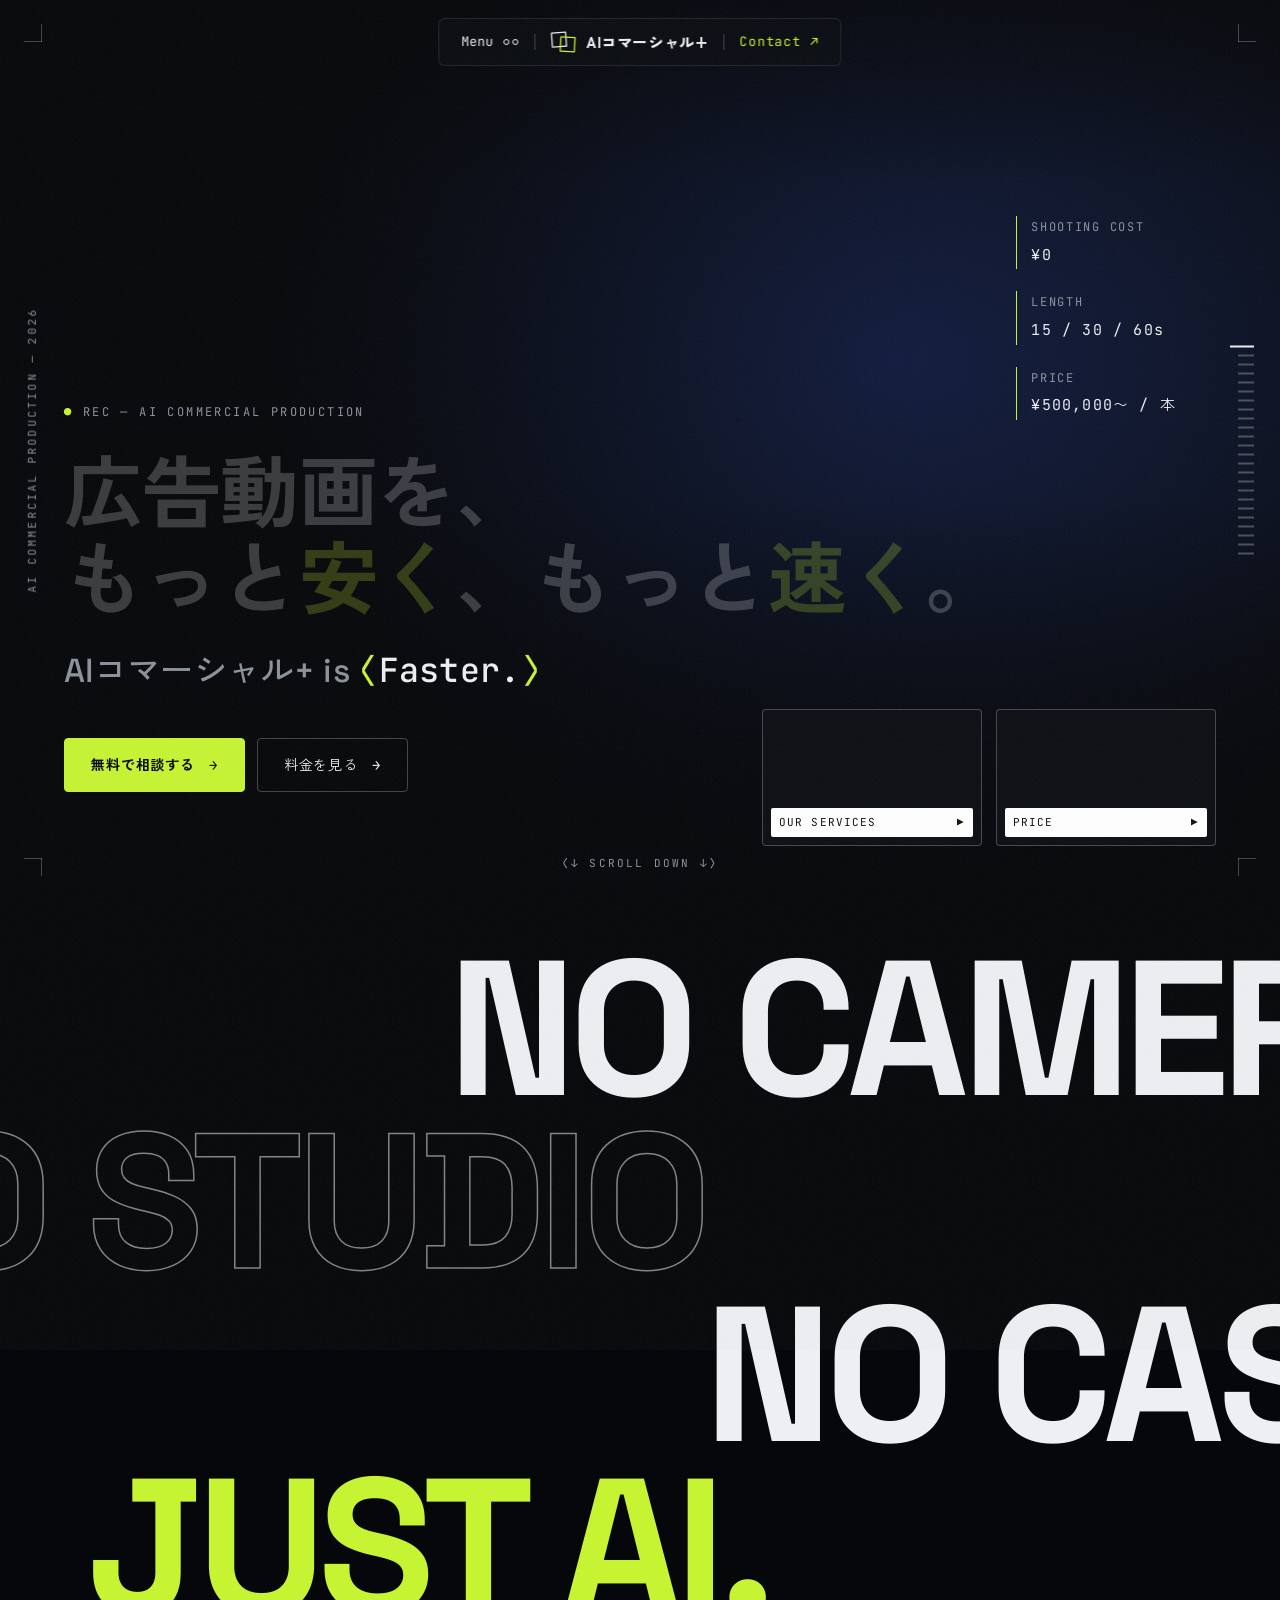
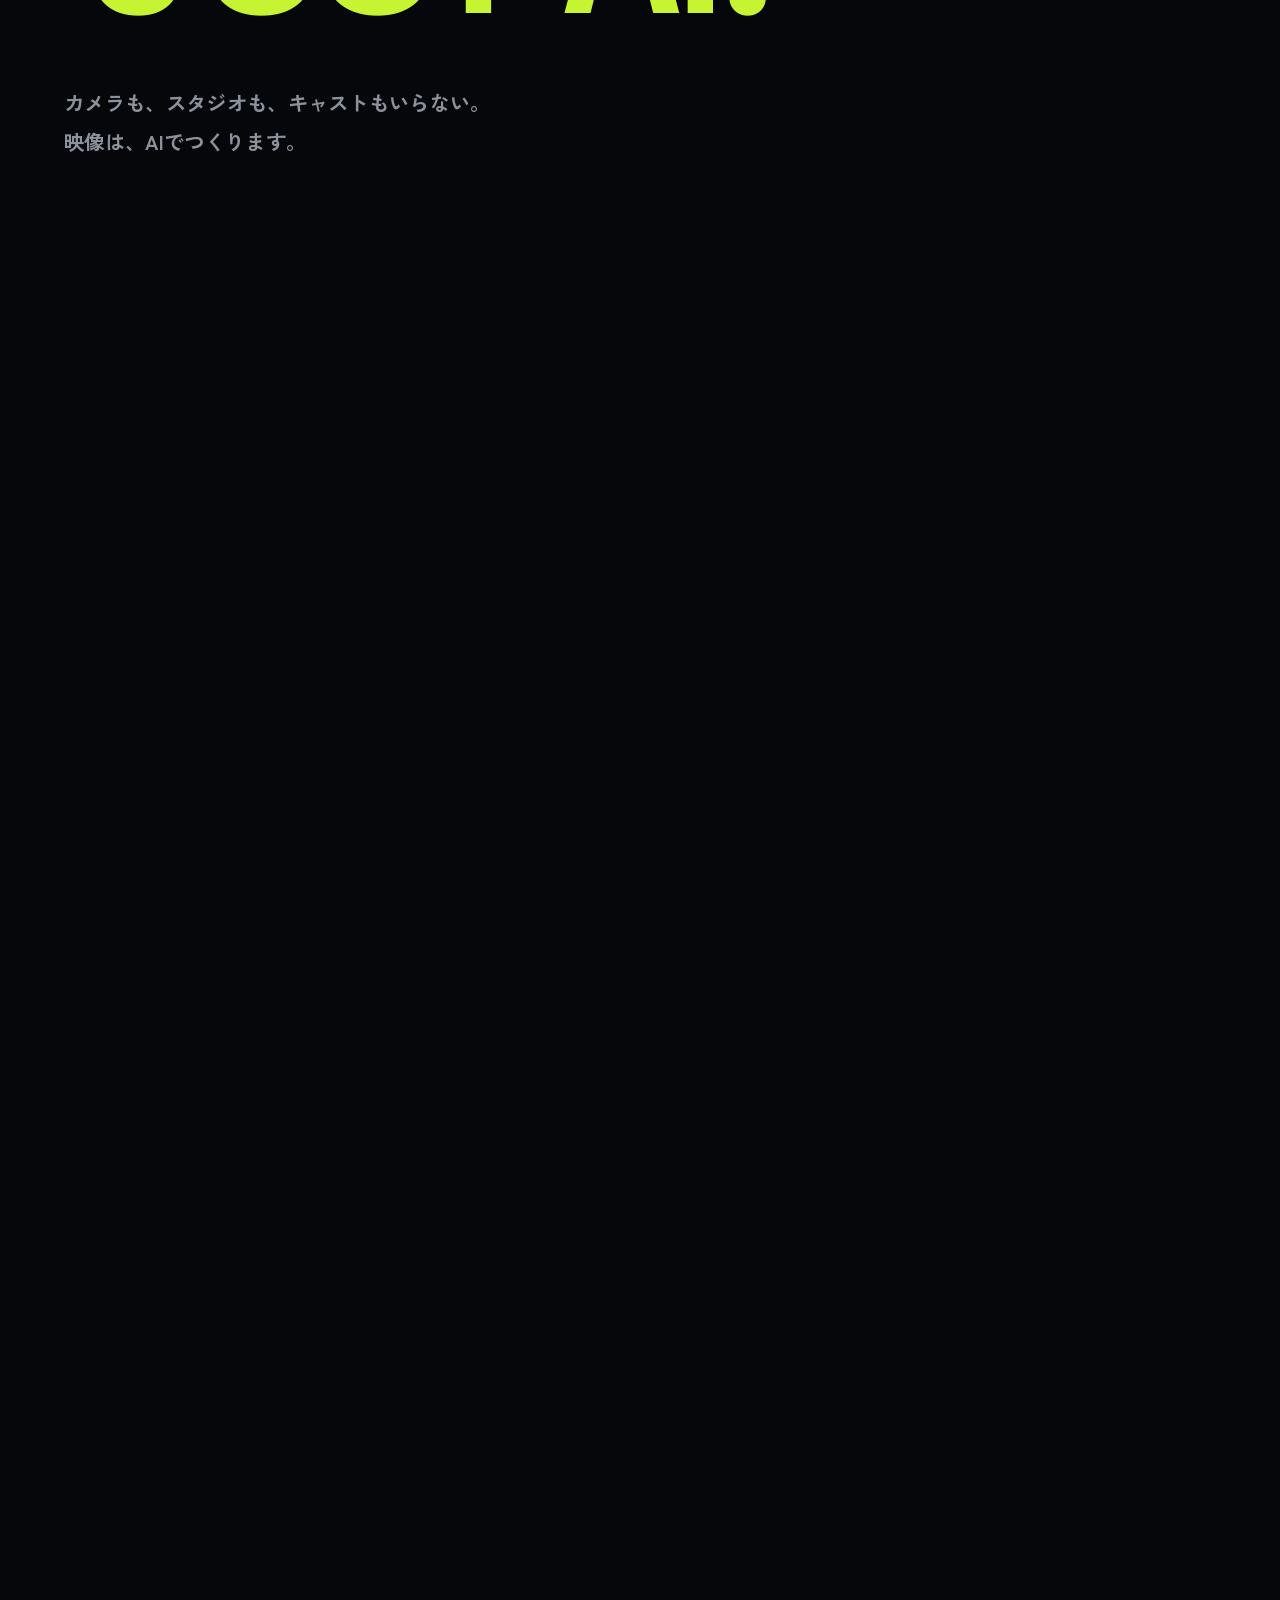
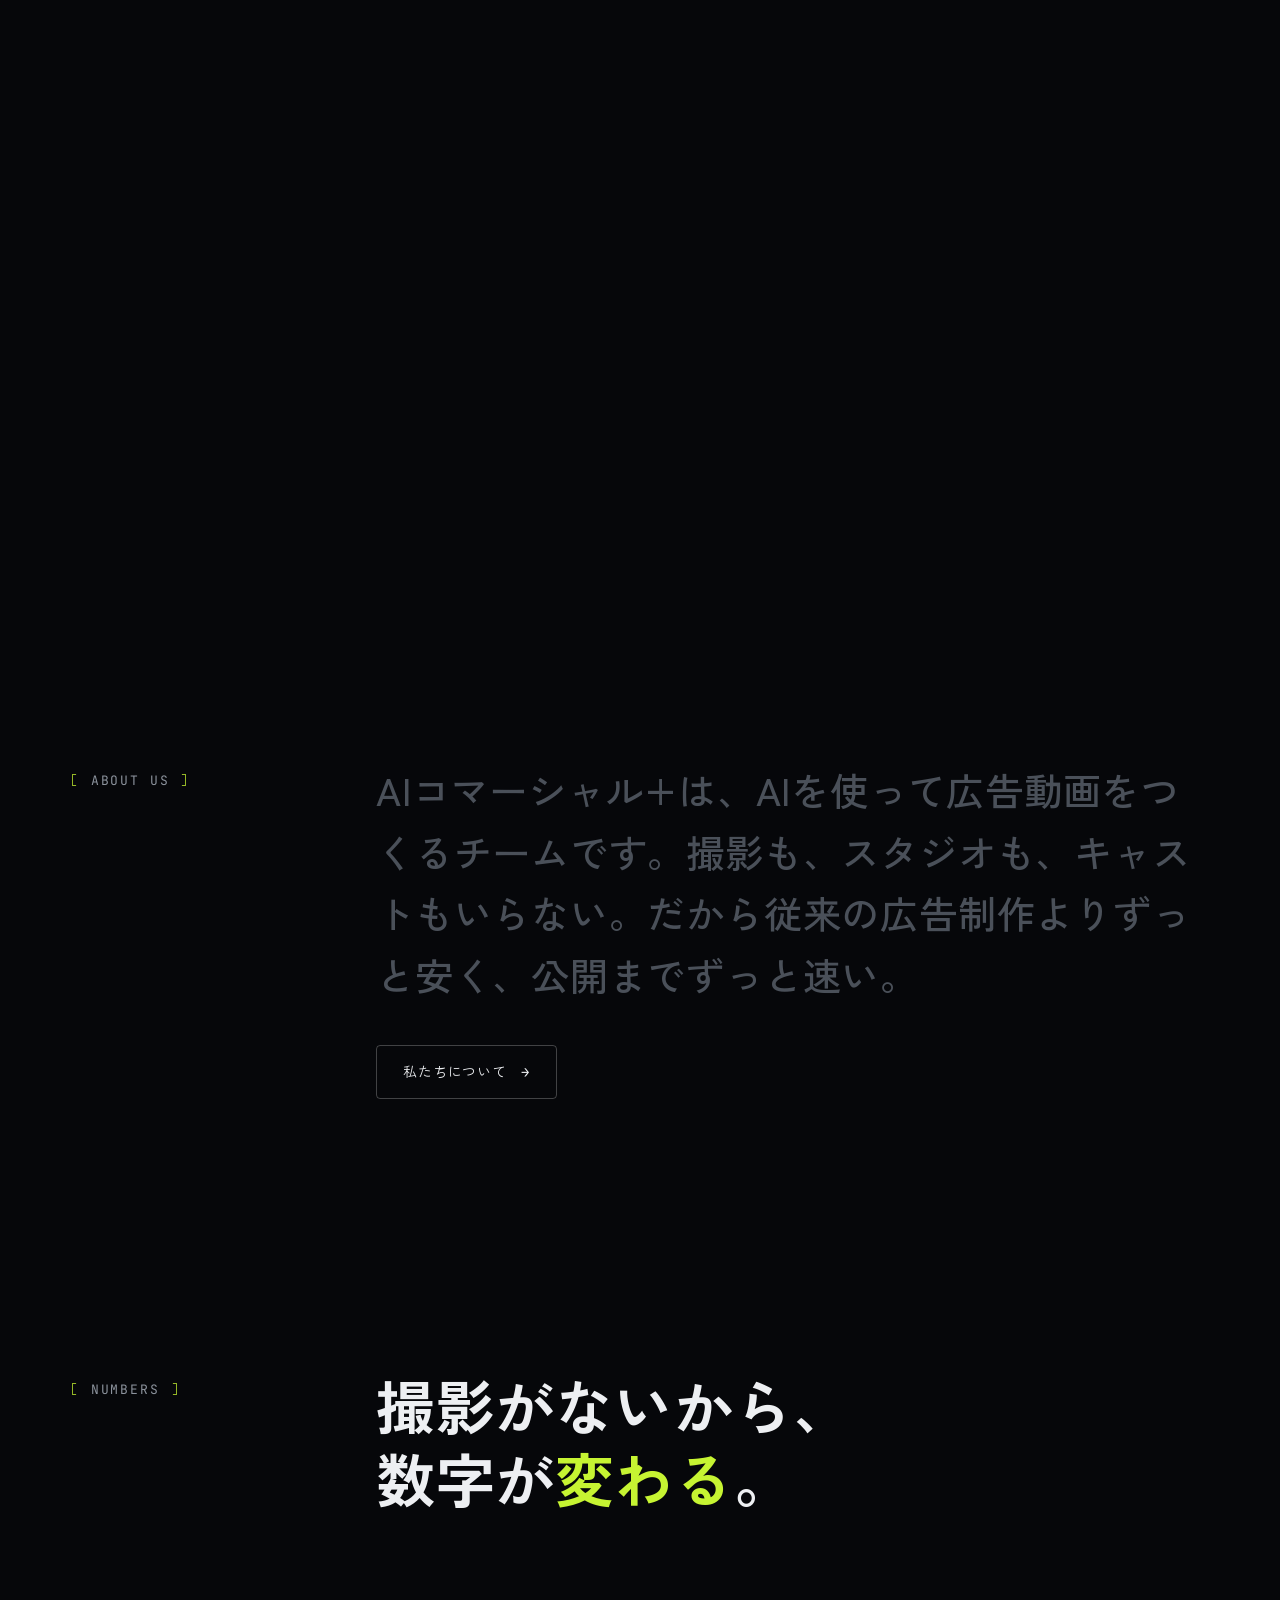
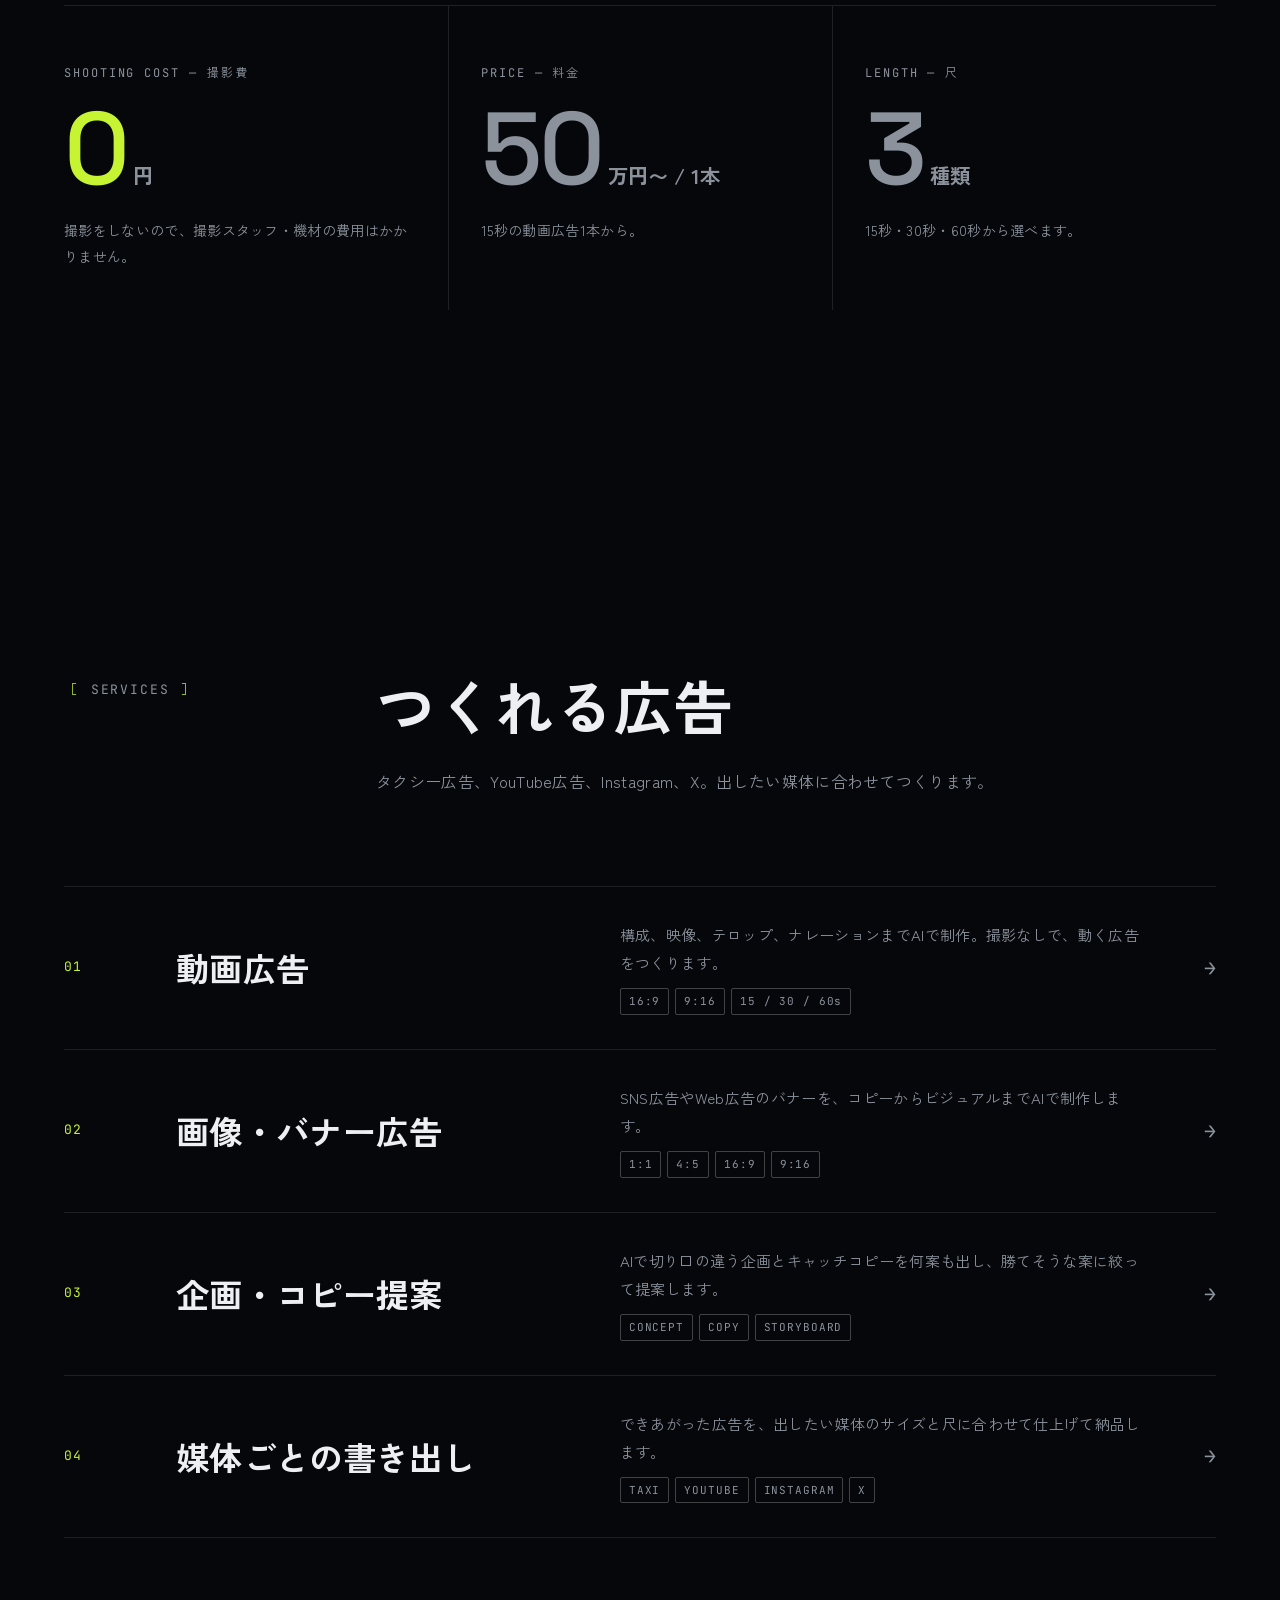
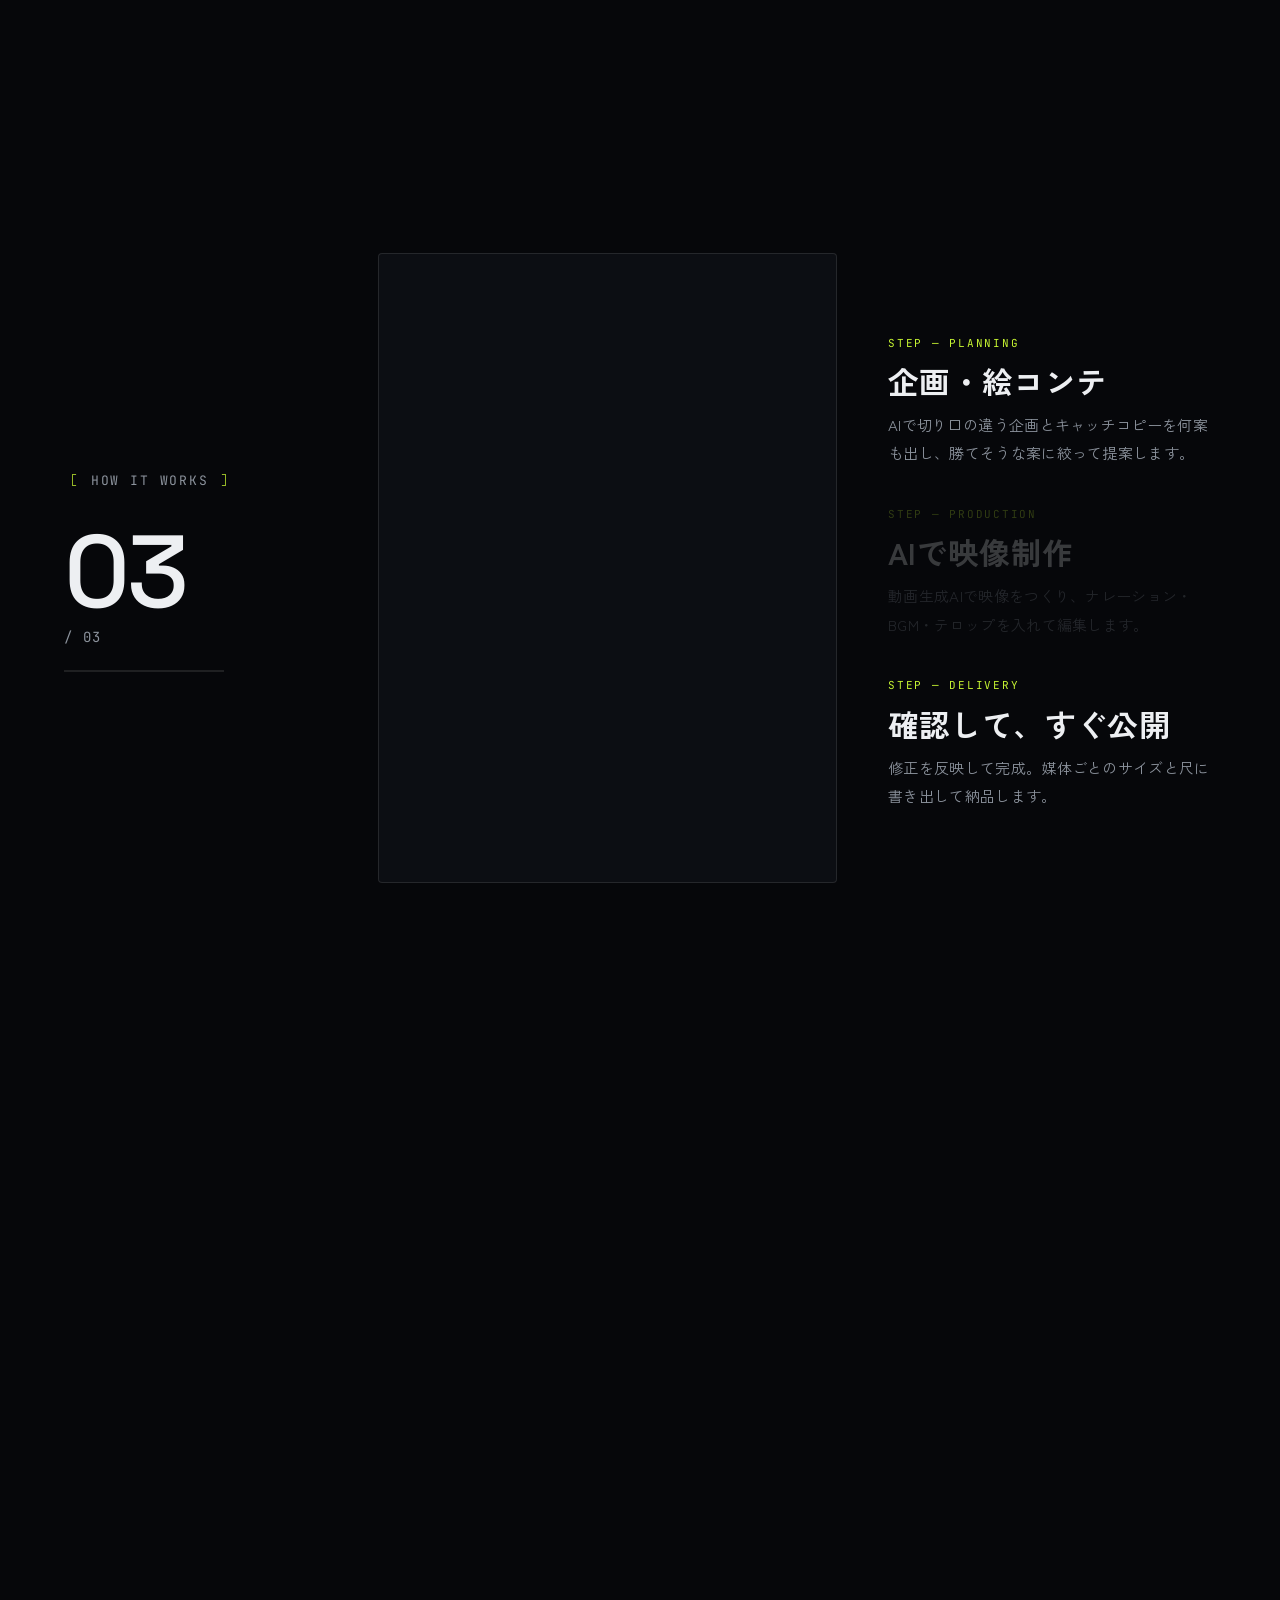
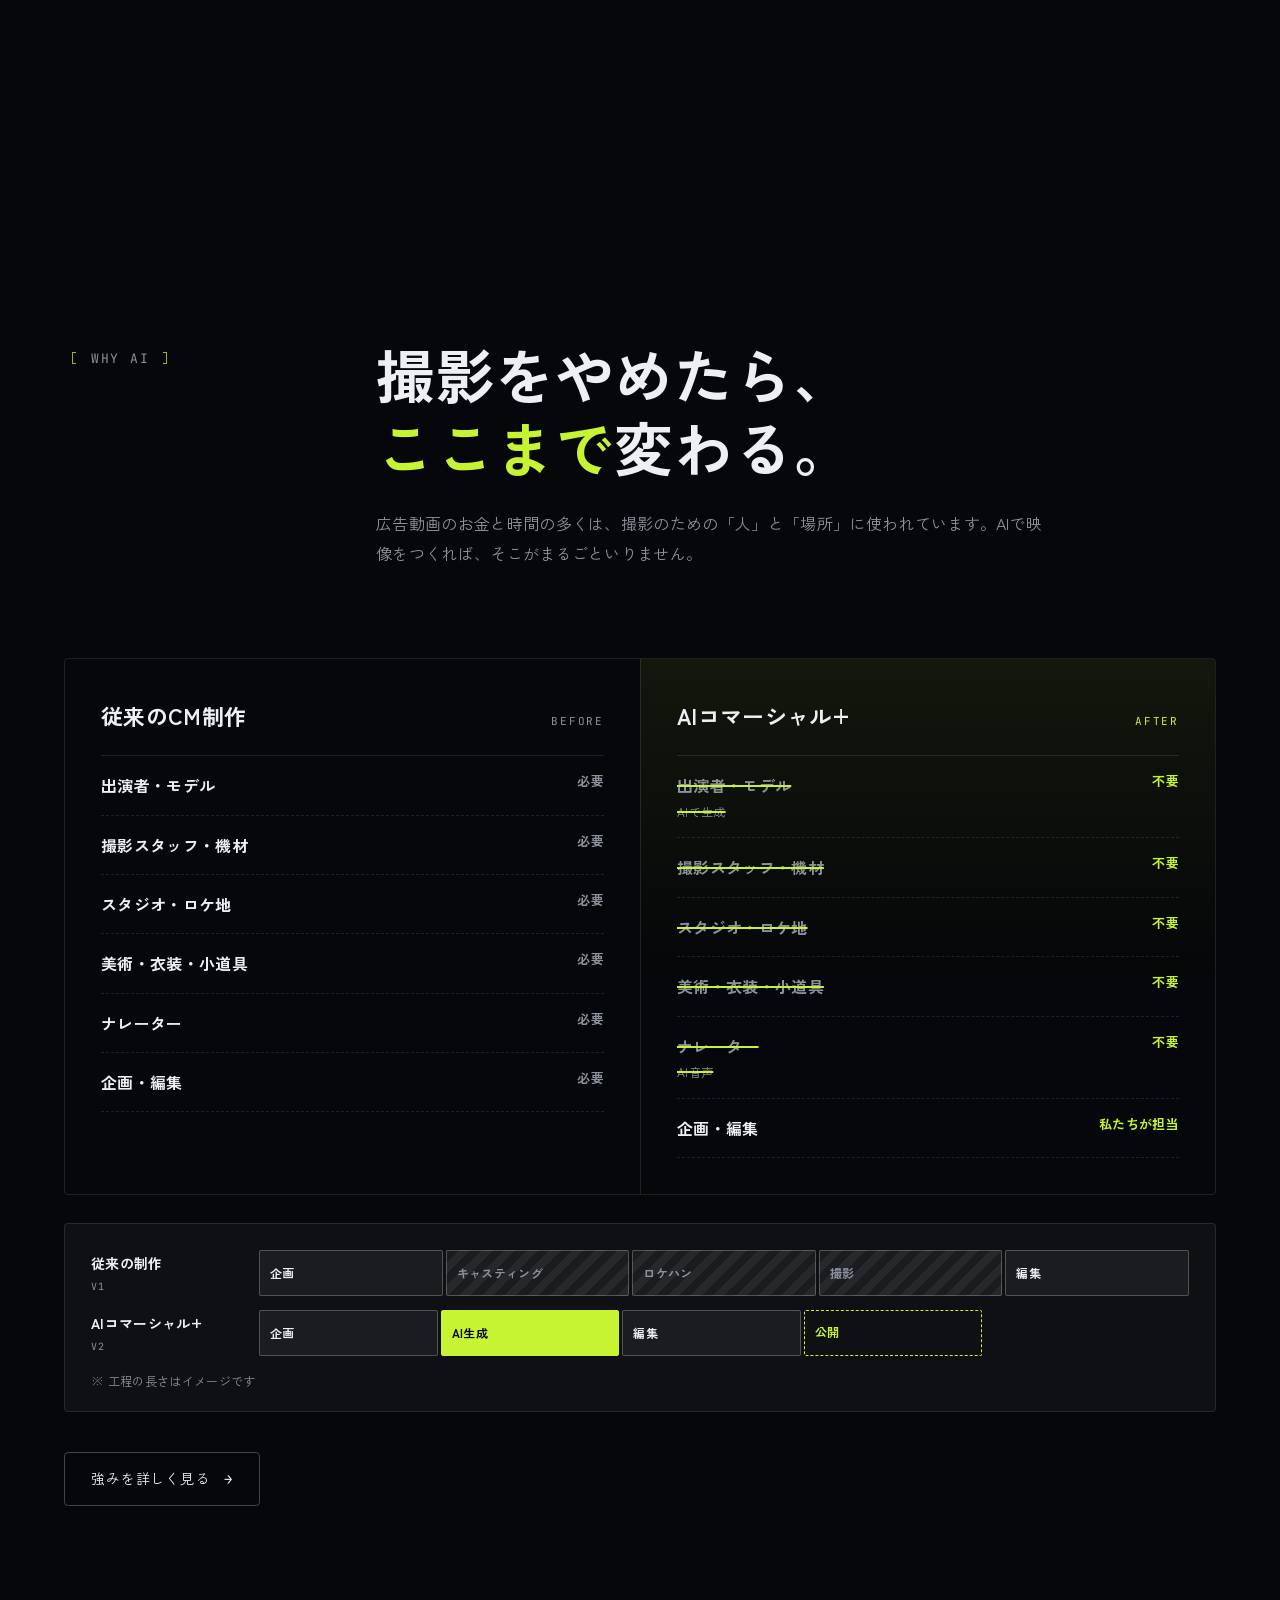
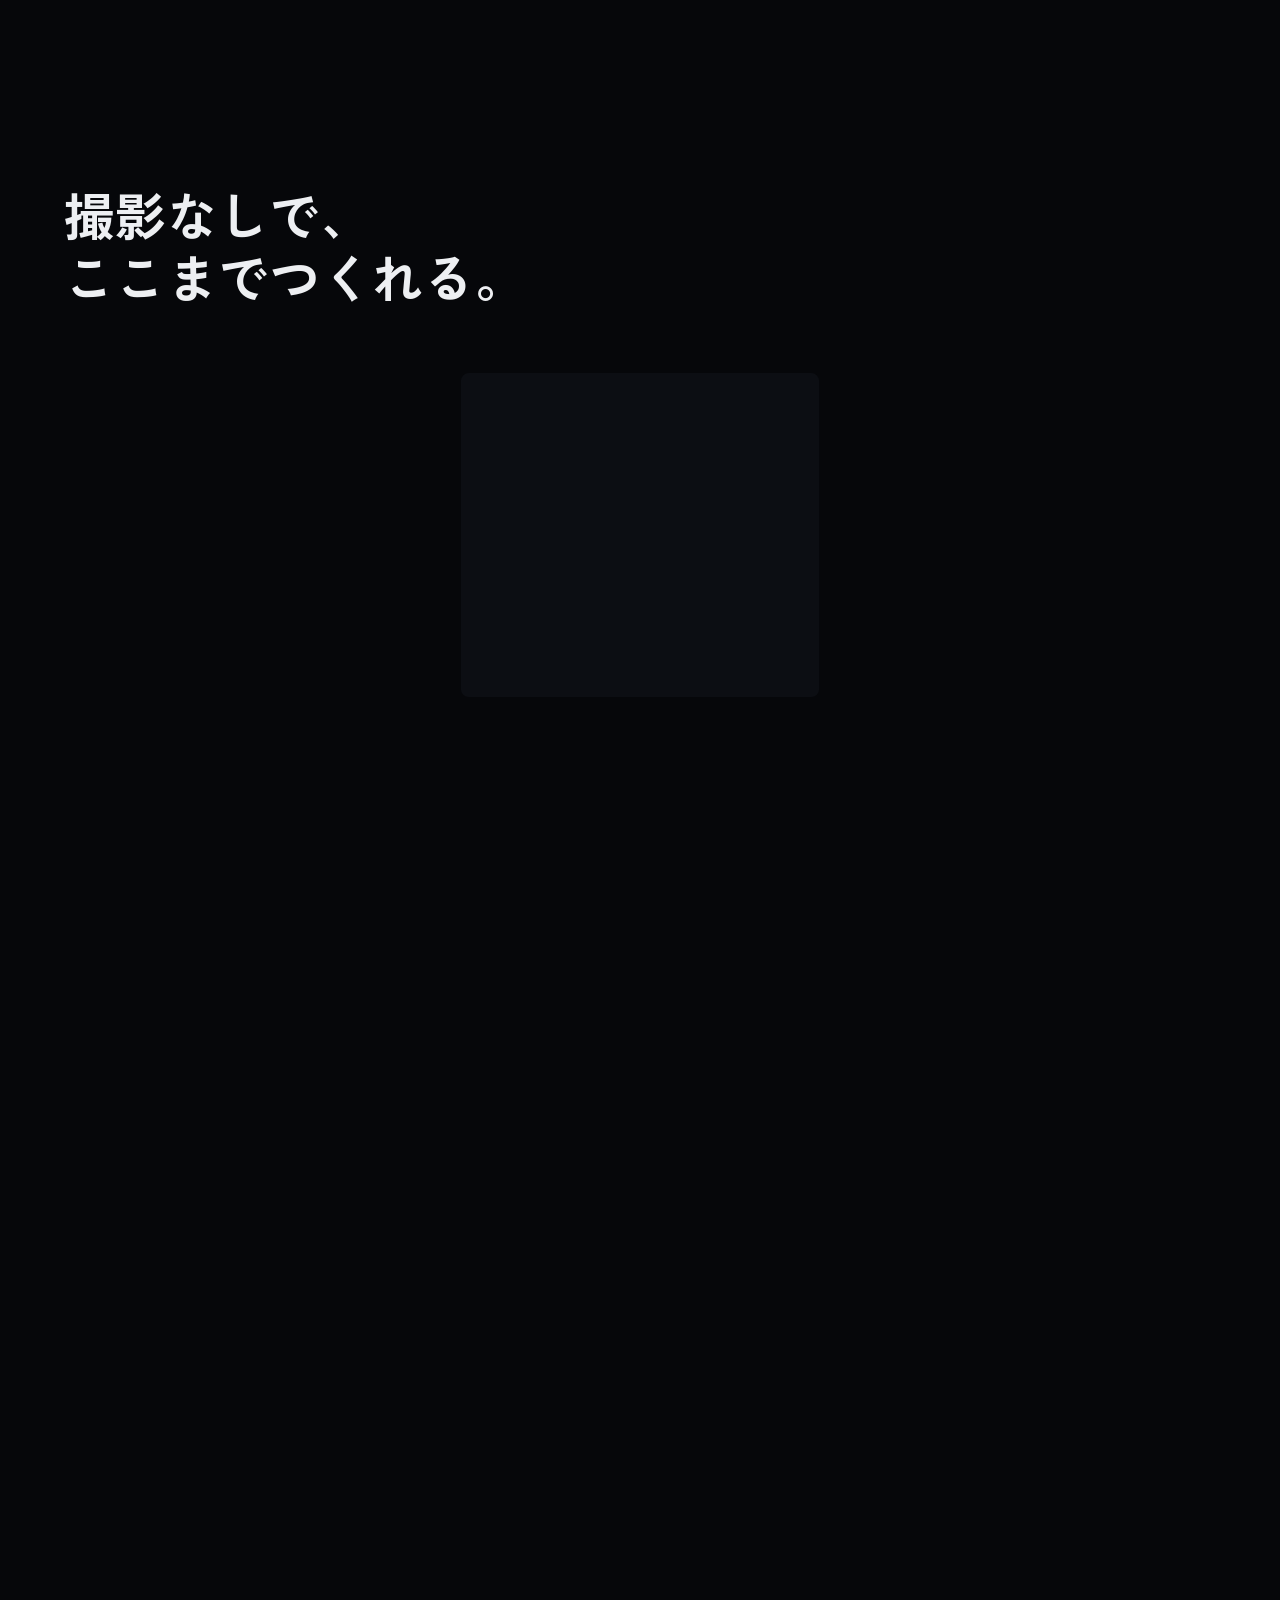
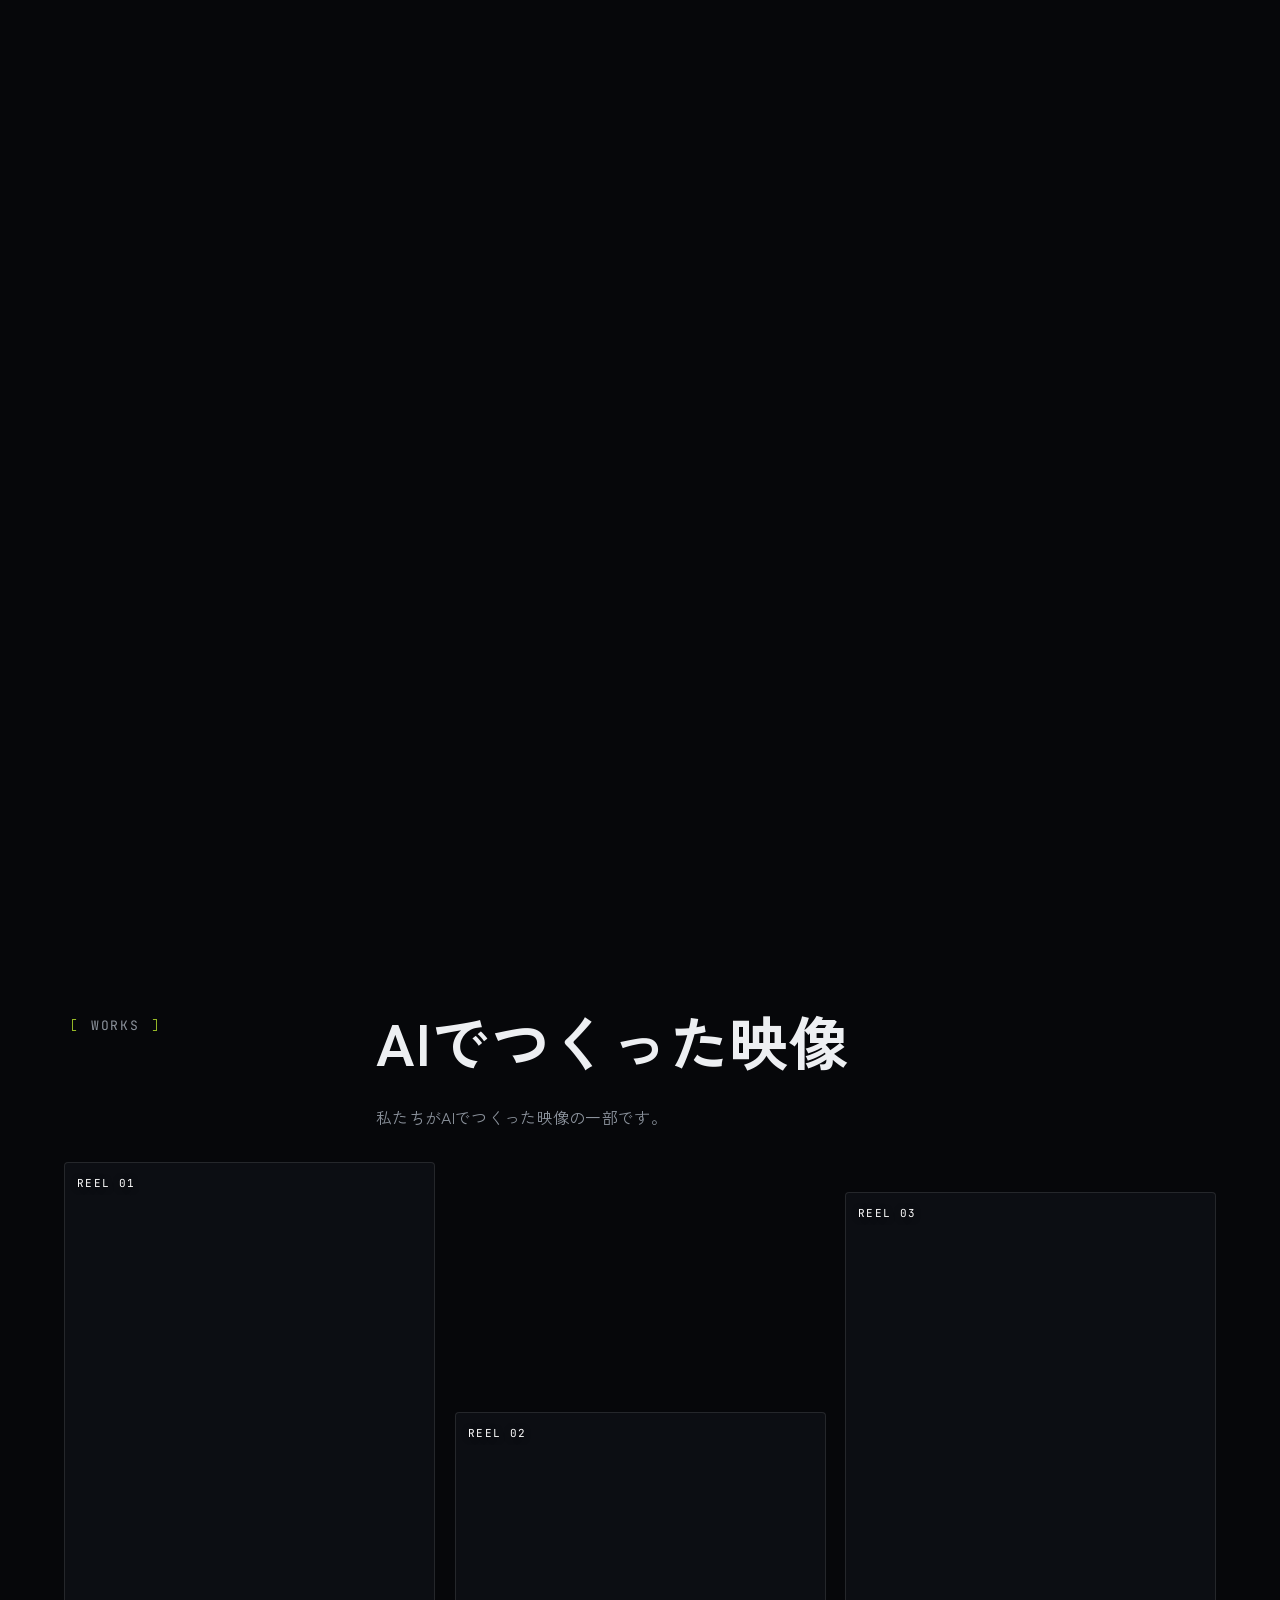
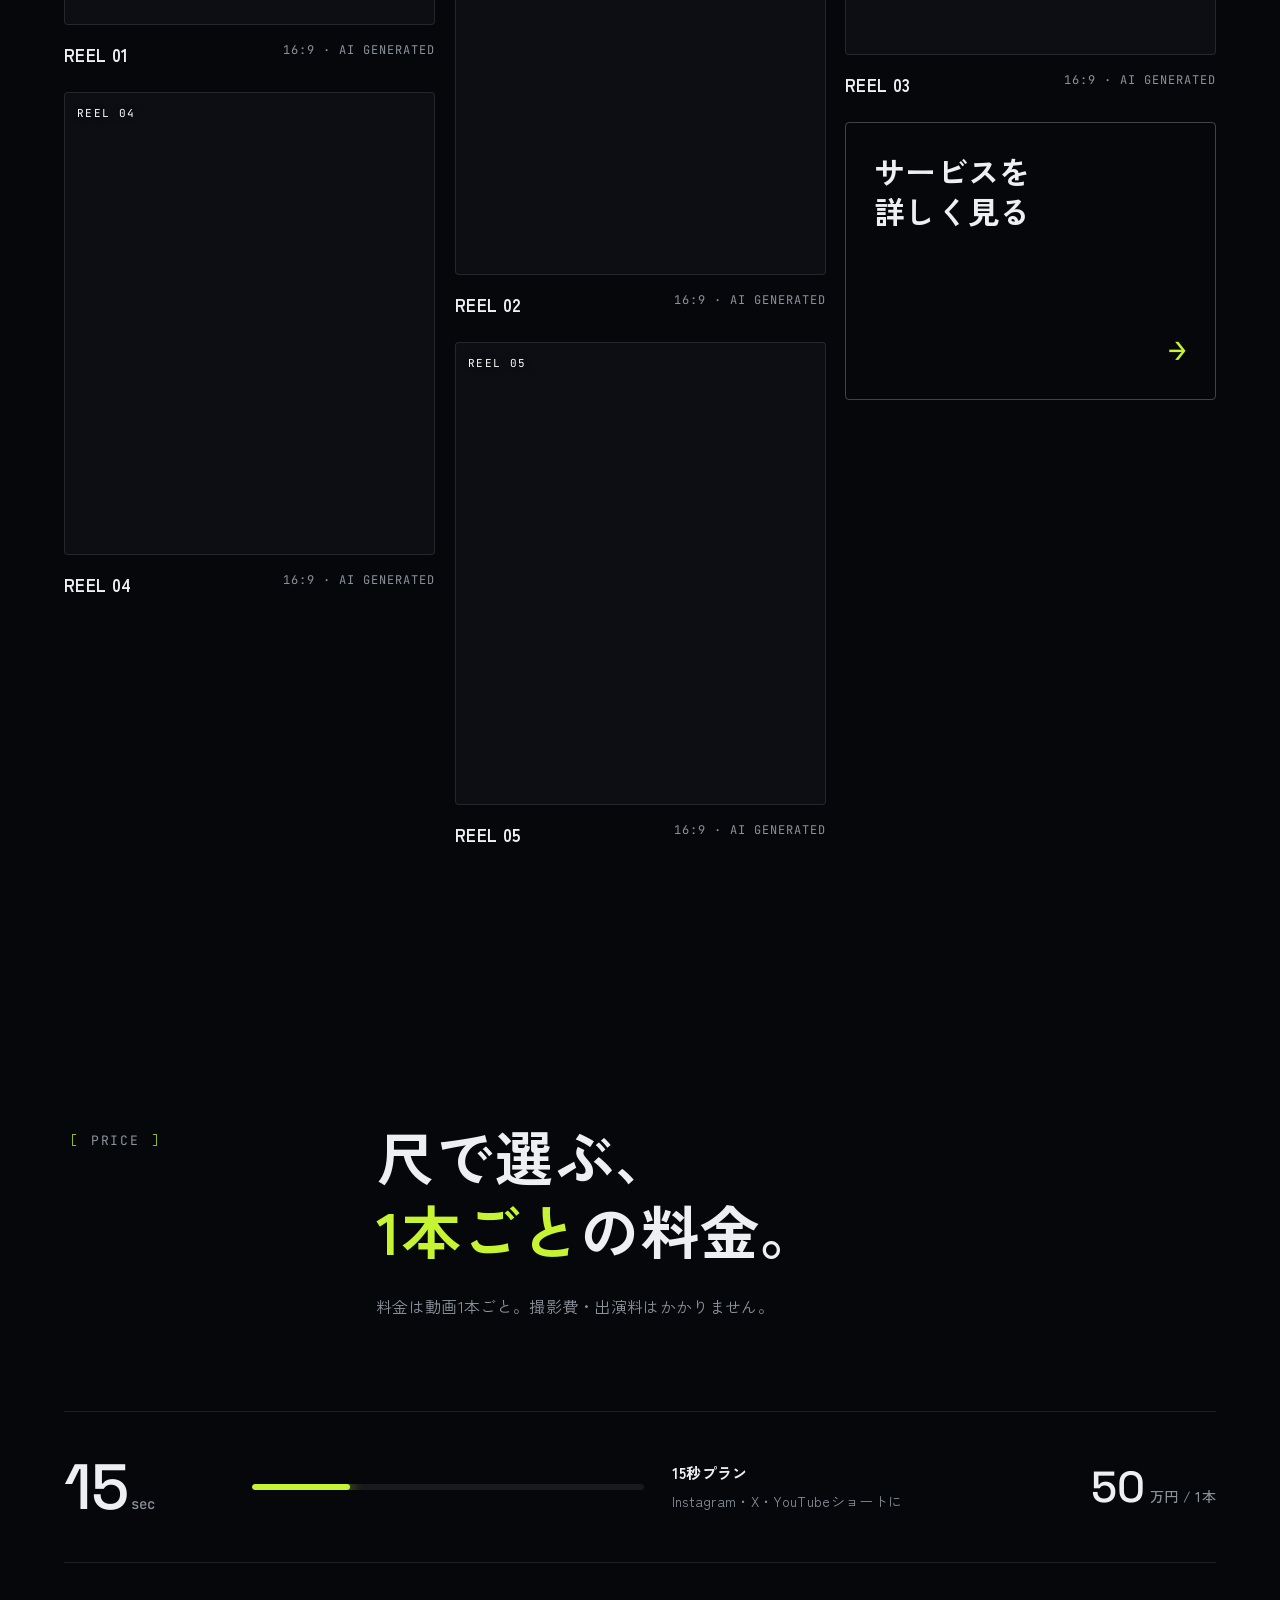
==== commit 4e23b426: "トップページにスクロール演出を追加 - 大きな英字が行ごとに逆向きに流れる場面 - 画面に留まったまま「しくみ」の3章が切り替わる場面 - 小さな枠の映像が画面いっぱいに広がる場面 - 制作例を列ごと" ====
--- a/index.html
+++ b/index.html
@@ -3,7 +3,7 @@
 <head>
 <meta charset="UTF-8">
 <meta name="viewport" content="width=device-width, initial-scale=1.0">
-<title>AI COMMERCIAL+｜AIでつくる広告動画制作</title>
+<title>AIコマーシャル+｜AIでつくる広告動画制作</title>
 <meta name="description" content="AIを使って広告動画を制作。撮影なしだから、従来の広告制作よりずっと安く、公開までずっと速い。">
 <meta name="theme-color" content="#06070A">
 <link rel="preconnect" href="https://fonts.googleapis.com">
@@ -34,7 +34,7 @@
 
 <header class="capsule">
 <button class="menu-btn" type="button" aria-expanded="false" aria-controls="menu"><span class="menu-word">Menu</span><i aria-hidden="true"><b></b><b></b></i></button>
-<a class="brand" href="index.html" aria-label="AI COMMERCIAL+ トップへ"><svg viewBox="100 120 330 280" fill="none" aria-hidden="true"><rect class="logo-sq logo-sq--a" x="120" y="140" width="180" height="180" stroke="currentColor" stroke-width="16" stroke-linejoin="round"/><rect class="logo-sq logo-sq--b" x="230" y="200" width="180" height="180" stroke="#C6F432" stroke-width="16" stroke-linejoin="round"/></svg><span>AI COMMERCIAL+</span></a>
+<a class="brand" href="index.html" aria-label="AIコマーシャル+ トップへ"><svg viewBox="100 120 330 280" fill="none" aria-hidden="true"><rect class="logo-sq logo-sq--a" x="120" y="140" width="180" height="180" stroke="currentColor" stroke-width="16" stroke-linejoin="round"/><rect class="logo-sq logo-sq--b" x="230" y="200" width="180" height="180" stroke="#C6F432" stroke-width="16" stroke-linejoin="round"/></svg><span>AIコマーシャル+</span></a>
 <a class="cap-contact" href="#contact">Contact ↗</a>
 </header>
 <nav id="menu" class="menu" aria-label="メニュー">
@@ -64,7 +64,7 @@
 <div class="hero-inner">
 <p class="hero-kicker hero-fade"><b>●</b> REC — AI COMMERCIAL PRODUCTION</p>
 <h1 class="hero-title" id="hero-title" data-split>広告動画を、<br><span class="nb">もっと<em>安く</em>、</span><span class="nb">もっと<em>速く</em>。</span></h1>
-<p class="hero-rot hero-fade">AI COMMERCIAL+ is <span class="br">⟨</span><span class="rot" data-words="Cheaper.|Faster.|Shoot-free.|Endless ideas.">Cheaper.</span><span class="br">⟩</span></p>
+<p class="hero-rot hero-fade">AIコマーシャル+ is <span class="br">⟨</span><span class="rot" data-words="Cheaper.|Faster.|Shoot-free.|Endless ideas.">Cheaper.</span><span class="br">⟩</span></p>
 <div class="hero-actions hero-fade">
 <a class="btn btn--lime" href="#contact">無料で相談する <span class="arrow">→</span></a>
 <a class="btn" href="price.html">料金を見る <span class="arrow">→</span></a>
@@ -82,13 +82,24 @@
 <p class="scroll-cue" aria-hidden="true">⟨↓ SCROLL DOWN ↓⟩</p>
 </section>
 
+<!-- ===== スクロールで横に流れる大きな文字 ===== -->
+<section class="kinetic" data-scene aria-label="撮影はいらない">
+<div class="scene-stage">
+<p class="k-line k-1" aria-hidden="true">NO CAMERA</p>
+<p class="k-line k-2" aria-hidden="true">NO STUDIO</p>
+<p class="k-line k-3" aria-hidden="true">NO CAST</p>
+<p class="k-line k-4" aria-hidden="true"><em>JUST AI.</em></p>
+<p class="k-note">カメラも、スタジオも、キャストもいらない。<br>映像は、AIでつくります。</p>
+</div>
+</section>
+
 <!-- ===== 私たちについて ===== -->
 <section class="section" aria-labelledby="about-label">
 <div class="wrap">
 <div class="head">
 <span class="label" id="about-label">About us</span>
 <div>
-<p class="glow-text">AI COMMERCIAL+は、AIを使って広告動画をつくるチームです。撮影も、スタジオも、キャストもいらない。だから従来の広告制作より<em>ずっと安く</em>、公開まで<em>ずっと速い</em>。</p>
+<p class="glow-text">AIコマーシャル+は、AIを使って広告動画をつくるチームです。撮影も、スタジオも、キャストもいらない。だから従来の広告制作より<em>ずっと安く</em>、公開まで<em>ずっと速い</em>。</p>
 <p style="margin-top: 40px" data-reveal><a class="btn" href="about.html">私たちについて <span class="arrow">→</span></a></p>
 </div>
 </div>
@@ -112,11 +123,32 @@
 <div class="wrap">
 <div class="head"><span class="label" id="svc-label">Services</span><div><h2 class="title" data-reveal>つくれる広告</h2><p class="lead" data-reveal>タクシー広告、YouTube広告、Instagram、X。出したい媒体に合わせてつくります。</p></div></div>
 <div class="rows">
-<a class="row" href="service.html" data-reveal><span class="no">01</span><h3>動画広告</h3><div><p>構成、映像、テロップ、ナレーションまでAIで制作。撮影なしで、動く広告をつくります。</p><div class="tags"><span>16:9</span><span>9:16</span><span>15 / 30 / 60s</span></div></div><span class="go">→</span><span class="row-preview"><video src="assets/service-ad.mp4" muted loop playsinline preload="metadata" aria-hidden="true"></video></span></a>
+<a class="row" href="service.html" data-reveal><span class="no">01</span><h3>動画広告</h3><div><p>構成、映像、テロップ、ナレーションまでAIで制作。撮影なしで、動く広告をつくります。</p><div class="tags"><span>16:9</span><span>9:16</span><span>15 / 30 / 60s</span></div></div><span class="go">→</span><span class="row-preview"><video src="assets/service-video.mp4" muted loop playsinline preload="metadata" aria-hidden="true"></video></span></a>
 <a class="row" href="service.html" data-reveal><span class="no">02</span><h3>画像・バナー広告</h3><div><p>SNS広告やWeb広告のバナーを、コピーからビジュアルまでAIで制作します。</p><div class="tags"><span>1:1</span><span>4:5</span><span>16:9</span><span>9:16</span></div></div><span class="go">→</span><span class="row-preview"><video src="assets/service-banner.mp4" muted loop playsinline preload="metadata" aria-hidden="true"></video></span></a>
 <a class="row" href="service.html" data-reveal><span class="no">03</span><h3>企画・コピー提案</h3><div><p>AIで切り口の違う企画とキャッチコピーを何案も出し、勝てそうな案に絞って提案します。</p><div class="tags"><span>CONCEPT</span><span>COPY</span><span>STORYBOARD</span></div></div><span class="go">→</span><span class="row-preview"><video src="assets/service-plan.mp4" muted loop playsinline preload="metadata" aria-hidden="true"></video></span></a>
 <a class="row" href="service.html" data-reveal><span class="no">04</span><h3>媒体ごとの書き出し</h3><div><p>できあがった広告を、出したい媒体のサイズと尺に合わせて仕上げて納品します。</p><div class="tags"><span>TAXI</span><span>YOUTUBE</span><span>INSTAGRAM</span><span>X</span></div></div><span class="go">→</span><span class="row-preview"><video src="assets/hero-2.mp4" muted loop playsinline preload="metadata" aria-hidden="true"></video></span></a>
 </div>
+</div>
+</section>
+
+<!-- ===== しくみ：画面に留まったまま章が切り替わる ===== -->
+<section class="chapters" data-scene data-chapters aria-labelledby="ch-label">
+<div class="scene-stage">
+<div class="ch-side">
+<span class="label" id="ch-label">How it works</span>
+<p class="ch-count" aria-hidden="true"><b>01</b> / 03</p>
+<div class="ch-bar" aria-hidden="true"><i></i></div>
+</div>
+<div class="ch-media" aria-hidden="true">
+<video src="assets/service-plan.mp4" muted loop playsinline preload="metadata"></video>
+<video src="assets/service-video.mp4" muted loop playsinline preload="metadata"></video>
+<video src="assets/service-banner.mp4" muted loop playsinline preload="metadata"></video>
+</div>
+<ol class="ch-list">
+<li class="ch"><small>STEP — PLANNING</small><h3>企画・絵コンテ</h3><p>AIで切り口の違う企画とキャッチコピーを何案も出し、勝てそうな案に絞って提案します。</p></li>
+<li class="ch"><small>STEP — PRODUCTION</small><h3>AIで映像制作</h3><p>動画生成AIで映像をつくり、ナレーション・BGM・テロップを入れて編集します。</p></li>
+<li class="ch"><small>STEP — DELIVERY</small><h3>確認して、すぐ公開</h3><p>修正を反映して完成。媒体ごとのサイズと尺に書き出して納品します。</p></li>
+</ol>
 </div>
 </section>
 
@@ -137,7 +169,7 @@
 </ul>
 </div>
 <div>
-<h3>AI COMMERCIAL+<small>AFTER</small></h3>
+<h3>AIコマーシャル+<small>AFTER</small></h3>
 <ul>
 <li class="cut"><span>出演者・モデル<small>AIで生成</small></span><span>不要</span></li>
 <li class="cut"><span>撮影スタッフ・機材</span><span>不要</span></li>
@@ -148,26 +180,42 @@
 </ul>
 </div>
 </div>
-<div style="margin-top: 28px"><div class="timeline" data-reveal role="img" aria-label="制作工程の比較。従来は企画、キャスティング、ロケハン、撮影、編集。AI COMMERCIAL+は企画、AI生成、編集のあと公開。">
+<div style="margin-top: 28px"><div class="timeline" data-reveal role="img" aria-label="制作工程の比較。従来は企画、キャスティング、ロケハン、撮影、編集。AIコマーシャル+は企画、AI生成、編集のあと公開。">
 <div class="tl-row"><span>従来の制作<small>V1</small></span><div class="tl"><span class="clip">企画</span><span class="clip clip--wait">キャスティング</span><span class="clip clip--wait">ロケハン</span><span class="clip clip--wait">撮影</span><span class="clip">編集</span></div></div>
-<div class="tl-row"><span>AI COMMERCIAL+<small>V2</small></span><div class="tl"><span class="clip">企画</span><span class="clip clip--ai">AI生成</span><span class="clip">編集</span><span class="clip clip--done">公開</span><span class="tl-rest"></span></div></div>
+<div class="tl-row"><span>AIコマーシャル+<small>V2</small></span><div class="tl"><span class="clip">企画</span><span class="clip clip--ai">AI生成</span><span class="clip">編集</span><span class="clip clip--done">公開</span><span class="tl-rest"></span></div></div>
 <p class="note">※ 工程の長さはイメージです</p>
 </div></div>
 <p style="margin-top: 40px" data-reveal><a class="btn" href="strengths.html">強みを詳しく見る <span class="arrow">→</span></a></p>
 </div>
 </section>
 
-<!-- ===== 制作例 ===== -->
+<!-- ===== 小さな枠の映像が、スクロールで画面いっぱいに広がる ===== -->
+<section class="expand" data-scene aria-label="AIでつくった映像">
+<div class="scene-stage">
+<p class="expand-copy">撮影なしで、<br>ここまでつくれる。</p>
+<div class="expand-media" aria-hidden="true"><video data-auto src="assets/hero-2.mp4" muted loop playsinline preload="metadata"></video></div>
+<p class="expand-cap" aria-hidden="true"><span>REEL 02</span><span>100% AI GENERATED</span></p>
+</div>
+</section>
+
+<!-- ===== 制作例：列ごとに違う速さで流れる ===== -->
 <section class="section" aria-labelledby="works-label">
 <div class="wrap">
-<div class="head"><span class="label" id="works-label">Works</span><div style="display: flex; justify-content: space-between; align-items: end; gap: 24px; flex-wrap: wrap"><div><h2 class="title" data-reveal>AIでつくった映像</h2><p class="lead" data-reveal>私たちがAIでつくった映像の一部です。</p></div><div class="works-nav"><button type="button" data-dir="prev" aria-label="前へ">←</button><button type="button" data-dir="next" aria-label="次へ">→</button></div></div></div>
-</div>
-<div class="works" data-reveal>
+<div class="head"><span class="label" id="works-label">Works</span><div><h2 class="title" data-reveal>AIでつくった映像</h2><p class="lead" data-reveal>私たちがAIでつくった映像の一部です。</p></div></div>
+<div class="gallery" data-scene="pass">
+<div class="g-col">
 <a class="work" href="service.html"><div class="work-media" data-tc="REEL 01"><video data-auto src="assets/hero.mp4" muted loop playsinline preload="metadata" aria-hidden="true"></video></div><div class="work-meta"><b>REEL 01</b><span>16:9 · AI GENERATED</span></div></a>
+<a class="work" href="service.html"><div class="work-media" data-tc="REEL 04"><video data-auto src="assets/service-banner.mp4" muted loop playsinline preload="metadata" aria-hidden="true"></video></div><div class="work-meta"><b>REEL 04</b><span>16:9 · AI GENERATED</span></div></a>
+</div>
+<div class="g-col">
 <a class="work" href="service.html"><div class="work-media" data-tc="REEL 02"><video data-auto src="assets/hero-2.mp4" muted loop playsinline preload="metadata" aria-hidden="true"></video></div><div class="work-meta"><b>REEL 02</b><span>16:9 · AI GENERATED</span></div></a>
+<a class="work" href="service.html"><div class="work-media" data-tc="REEL 05"><video data-auto src="assets/service-plan.mp4" muted loop playsinline preload="metadata" aria-hidden="true"></video></div><div class="work-meta"><b>REEL 05</b><span>16:9 · AI GENERATED</span></div></a>
+</div>
+<div class="g-col">
 <a class="work" href="service.html"><div class="work-media" data-tc="REEL 03"><video data-auto src="assets/service-video.mp4" muted loop playsinline preload="metadata" aria-hidden="true"></video></div><div class="work-meta"><b>REEL 03</b><span>16:9 · AI GENERATED</span></div></a>
-<a class="work" href="service.html"><div class="work-media" data-tc="REEL 04"><video data-auto src="assets/service-banner.mp4" muted loop playsinline preload="metadata" aria-hidden="true"></video></div><div class="work-meta"><b>REEL 04</b><span>16:9 · AI GENERATED</span></div></a>
-<a class="work" href="service.html"><div class="work-media" data-tc="REEL 05"><video data-auto src="assets/service-plan.mp4" muted loop playsinline preload="metadata" aria-hidden="true"></video></div><div class="work-meta"><b>REEL 05</b><span>16:9 · AI GENERATED</span></div></a>
+<a class="g-more" href="service.html">サービスを<br>詳しく見る <span aria-hidden="true">→</span></a>
+</div>
+</div>
 </div>
 </section>
 
@@ -245,7 +293,7 @@
 <div class="wrap">
 <div class="footer-grid">
 <div>
-<p class="mono" style="color: var(--text)">AI COMMERCIAL+</p>
+<p class="mono" style="color: var(--text)">AIコマーシャル+</p>
 <p>AIでつくる広告動画制作。撮影なしで、安く、速く。</p>
 </div>
 <div>
@@ -271,7 +319,7 @@
 </div>
 <p class="wordmark" aria-hidden="true">AI COMMERCIAL<em>+</em></p>
 </div>
-<div class="wrap footer-bottom"><span>&copy; [年] AI COMMERCIAL+ ／ 運営：[運営者名]</span><span>END OF REEL</span></div>
+<div class="wrap footer-bottom"><span>&copy; [年] AIコマーシャル+ ／ 運営：[運営者名]</span><span>END OF REEL</span></div>
 </footer>
 <a class="float-cta is-hidden" href="#contact">無料相談 <span aria-hidden="true">→</span></a>
 <script src="assets/site.js" defer></script>
--- a/assets/site.css
+++ b/assets/site.css
@@ -1,5 +1,5 @@
 /* =========================================================
-   AI COMMERCIAL+ 全ページ共通スタイル
+   AIコマーシャル+ 全ページ共通スタイル
    暗い画面に映像を映えさせる、シネマティックな構成
    ========================================================= */
 
@@ -80,7 +80,7 @@
 .capsule > * { position: relative; }
 .capsule .menu-btn i { display: inline-flex; gap: 3px; }
 .capsule .menu-btn i b { width: 6px; height: 6px; border: 1px solid currentColor; border-radius: 50%; }
-.capsule .brand { font-family: var(--font-en); font-weight: 700; font-size: 15px; letter-spacing: .06em; }
+.capsule .brand { font-family: var(--font-ja); font-weight: 900; font-size: 15px; letter-spacing: .04em; }
 .capsule .brand svg { height: 22px; width: auto; overflow: visible; }
 .capsule .cap-contact { color: var(--lime); }
 .capsule > *:hover { color: var(--lime); }
@@ -166,7 +166,7 @@
 .hero-rot .rot { font-family: var(--font-mono); color: var(--text); }
 .hero-actions { margin-top: 36px; display: flex; gap: 12px; flex-wrap: wrap; }
 .hero-data { position: absolute; right: calc(var(--gutter) + 40px); top: 24%; display: grid; gap: 22px; font-family: var(--font-mono); font-size: 12px; letter-spacing: .14em; color: var(--sub); }
-.hero-data div { display: grid; gap: 2px; padding: 8px 16px 8px 14px; border-left: 1px solid var(--lime); background: rgba(6,7,10,.55); backdrop-filter: blur(8px); -webkit-backdrop-filter: blur(8px); }
+.hero-data div { display: grid; gap: 2px; padding-left: 14px; border-left: 1px solid var(--lime); }
 .hero-data b { font-size: 15px; color: var(--text); font-weight: 400; letter-spacing: .08em; }
 .hero-cards { position: absolute; right: var(--gutter); bottom: clamp(36px, 6vh, 64px); display: flex; gap: 14px; }
 .hero-card { position: relative; width: 220px; aspect-ratio: 16 / 10; border: 1px solid var(--line-strong); border-radius: 4px; overflow: hidden; text-decoration: none; background: var(--bg-2); transition: transform .4s var(--ease), border-color .3s; }
@@ -237,9 +237,8 @@
 .timeline .note { margin-top: 6px; font-size: 12px; color: var(--sub); }
 @media (max-width: 760px) { .timeline .tl-row { grid-template-columns: 1fr; gap: 8px; } }
 
-/* ---------- 制作例：横スクロールの動画 ---------- */
-.works { display: grid; grid-auto-flow: column; grid-auto-columns: clamp(280px, 40vw, 640px); gap: 20px; overflow-x: auto; scroll-snap-type: x mandatory; padding: 0 var(--gutter) 24px; scrollbar-width: thin; scrollbar-color: var(--dim) transparent; }
-.work { scroll-snap-align: start; position: relative; display: block; text-decoration: none; }
+/* ---------- 制作例の動画カード ---------- */
+.work { position: relative; display: block; text-decoration: none; }
 .work-media { position: relative; aspect-ratio: 16 / 9; border-radius: 4px; overflow: hidden; border: 1px solid var(--line); background: var(--bg-2); }
 .work-media video { width: 100%; height: 100%; object-fit: cover; transition: transform .8s var(--ease); }
 .work:hover .work-media video { transform: scale(1.04); }
@@ -247,10 +246,6 @@
 .work-meta { display: flex; justify-content: space-between; gap: 16px; margin-top: 14px; }
 .work-meta b { font-size: 17px; }
 .work-meta span { font-family: var(--font-mono); font-size: 12px; color: var(--sub); letter-spacing: .08em; }
-.works-nav { display: flex; gap: 10px; }
-.works-nav button { width: 48px; height: 48px; border-radius: 50%; border: 1px solid var(--line-strong); background: none; color: var(--text); font-family: var(--font-mono); font-size: 16px; cursor: pointer; transition: border-color .2s, color .2s; }
-.works-nav button:hover { border-color: var(--lime); color: var(--lime); }
-@media (max-width: 760px) { .works { grid-auto-columns: 84%; } }
 
 /* ---------- 料金：尺ごとの行 ---------- */
 .prices { border-top: 1px solid var(--line); }
@@ -386,6 +381,118 @@
 @keyframes loader-out { to { opacity: 0; visibility: hidden; clip-path: inset(0 0 100% 0); } }
 
 /* =========================================================
+   スクロール演出（site.js が場面ごとの進み具合を --p に 0〜1 で渡す）
+   ここでは動かない形。動きは下の prefers-reduced-motion の中
+   ========================================================= */
+[data-scene] { --p: 0; position: relative; }
+
+/* 横に流れる大きな文字 */
+.kinetic { padding: var(--section-y) 0; overflow: hidden; }
+.kinetic .scene-stage { display: flex; flex-direction: column; justify-content: center; }
+.k-line { font-family: var(--font-en); font-weight: 700; font-size: clamp(64px, 15vw, 240px); line-height: .9; letter-spacing: -.04em; white-space: nowrap; padding: 0 var(--gutter); }
+.k-2 { text-align: right; color: transparent; -webkit-text-stroke: 1.5px rgba(255,255,255,.5); }
+.k-4 { text-align: right; }
+.k-4 em { font-style: normal; color: var(--lime); }
+.k-note { margin: clamp(32px, 5vh, 56px) var(--gutter) 0; font-size: clamp(17px, 1.6vw, 22px); font-weight: 700; color: var(--sub); }
+
+/* 小さな枠から画面いっぱいに広がる映像 */
+.expand { padding: var(--section-y) var(--gutter) 0; }
+.expand .scene-stage { max-width: 1440px; margin: 0 auto; display: grid; gap: 28px; }
+.expand-copy { font-weight: 700; font-size: clamp(32px, 5vw, 72px); line-height: 1.2; }
+.expand-media { position: relative; aspect-ratio: 16 / 9; border-radius: 4px; overflow: hidden; background: var(--bg-2); }
+.expand-media video { width: 100%; height: 100%; object-fit: cover; }
+.expand-cap { display: flex; justify-content: space-between; gap: 16px; font-family: var(--font-mono); font-size: 12px; letter-spacing: .16em; color: var(--sub); }
+
+/* 画面に留まったまま章が切り替わる */
+.chapters { padding: var(--section-y) 0; }
+.chapters .scene-stage { max-width: 1440px; margin: 0 auto; padding: 0 var(--gutter); display: grid; grid-template-columns: minmax(160px, .8fr) 1.4fr 1fr; gap: clamp(24px, 4vw, 64px); align-items: center; }
+.ch-count, .ch-bar { display: none; }
+.ch-count { margin-top: 28px; font-family: var(--font-mono); font-size: 14px; letter-spacing: .1em; color: var(--sub); }
+.ch-count b { display: block; font-family: var(--font-en); font-weight: 500; font-size: clamp(64px, 8vw, 128px); line-height: 1; letter-spacing: -.03em; color: var(--text); }
+.ch-bar { position: relative; max-width: 160px; height: 2px; margin-top: 20px; background: var(--line); overflow: hidden; }
+.ch-bar i { position: absolute; inset: 0; background: var(--lime); transform-origin: left; transform: scaleX(var(--p)); }
+.ch-media { position: relative; aspect-ratio: 4 / 5; border: 1px solid var(--line); border-radius: 4px; overflow: hidden; background: var(--bg-2); }
+.ch-media video { position: absolute; inset: 0; width: 100%; height: 100%; object-fit: cover; }
+.ch-media video + video { display: none; }
+.ch-list { list-style: none; padding: 0; display: grid; gap: 28px; }
+.ch small { font-family: var(--font-mono); font-size: 11px; letter-spacing: .16em; color: var(--lime); }
+.ch h3 { margin-top: 6px; font-size: clamp(22px, 2.4vw, 34px); line-height: 1.3; }
+.ch p { margin-top: 10px; color: var(--sub); font-size: 15px; }
+@media (max-width: 860px) { .chapters .scene-stage { grid-template-columns: 1fr; } .ch-media { aspect-ratio: 16 / 10; } }
+
+/* 制作例：列ごとに違う速さで流れる */
+.gallery { display: grid; grid-template-columns: repeat(3, minmax(0, 1fr)); gap: 20px; align-items: start; }
+.g-col { display: grid; gap: 20px; }
+.g-col:nth-child(2) { margin-top: 100px; }
+.gallery .work-media { aspect-ratio: 4 / 5; }
+.g-more { display: flex; flex-direction: column; justify-content: space-between; aspect-ratio: 4 / 3; padding: 28px; border: 1px solid var(--line-strong); border-radius: 4px; text-decoration: none; font-size: clamp(20px, 2.4vw, 34px); font-weight: 700; line-height: 1.3; transition: border-color .3s, color .3s; }
+.g-more span { align-self: flex-end; font-family: var(--font-mono); font-weight: 400; color: var(--lime); transition: transform .3s var(--ease); }
+.g-more:hover { border-color: var(--lime); color: var(--lime); }
+.g-more:hover span { transform: translateX(6px); }
+@media (max-width: 760px) {
+  .gallery { grid-template-columns: repeat(2, minmax(0, 1fr)); gap: 12px; }
+  .g-col { gap: 12px; }
+  .g-col:nth-child(2) { margin-top: 48px; }
+  .g-col:nth-child(3) { grid-column: 1 / -1; grid-template-columns: repeat(2, minmax(0, 1fr)); }
+  .gallery .work-meta span { display: none; }
+}
+
+@media (prefers-reduced-motion: no-preference) {
+  /* 場面の長さぶんスクロールするあいだ、舞台を画面に留める */
+  .kinetic, .expand, .chapters { padding: 0; }
+  .kinetic { height: 320vh; overflow: visible; }
+  .expand { height: 260vh; }
+  .chapters { height: 360vh; }
+  .kinetic .scene-stage, .expand .scene-stage, .chapters .scene-stage { position: sticky; top: 0; height: 100vh; height: 100svh; overflow: hidden; }
+
+  /* 行ごとに逆向きに流れる */
+  .k-line { will-change: transform; }
+  .k-1 { transform: translateX(calc(30vw - var(--p) * 70vw)); }
+  .k-2 { transform: translateX(calc(-40vw + var(--p) * 70vw)); }
+  .k-3 { transform: translateX(calc(50vw - var(--p) * 80vw)); }
+  .k-4 { transform: translateX(calc(-35vw + var(--p) * 45vw)); }
+  .k-note { opacity: calc(var(--p) * 4 - 2.4); transform: translateY(calc((1 - var(--p)) * 40px)); }
+
+  /* 前半で枠が広がりきり、後半は全画面のまま見せる */
+  .expand .scene-stage { max-width: none; display: block; }
+  .expand-media {
+    --e: min(1, calc(var(--p) * 1.6));
+    position: absolute; inset: 0; aspect-ratio: auto; border-radius: 0;
+    clip-path: inset(calc((1 - var(--e)) * 32%) calc((1 - var(--e)) * 36%) round calc((1 - var(--e)) * 8px));
+  }
+  .expand-media video { transform: scale(calc(1.25 - var(--e) * .25)); }
+  .expand-media::after { content: ''; position: absolute; inset: 0; background: linear-gradient(180deg, rgba(6,7,10,.7), transparent 30%); opacity: calc(var(--p) * 3 - 1.5); }
+  .expand-copy { position: absolute; z-index: 2; left: var(--gutter); top: max(84px, 11vh); font-size: clamp(28px, 4vw, 56px); opacity: calc(1 - var(--p) * 3); transform: translateY(calc(var(--p) * -80px)); }
+  .expand-cap { position: absolute; z-index: 2; left: var(--gutter); right: var(--gutter); top: 96px; color: #fff; opacity: calc(var(--p) * 4 - 2.6); }
+
+  /* 章：映像は下から拭き取るように入れ替わり、文字は今の章だけ明るく */
+  .ch-count, .ch-bar { display: block; }
+  .ch-media { aspect-ratio: auto; height: min(70vh, 640px); }
+  .ch-media video + video { display: block; }
+  .ch-media video { opacity: 0; clip-path: inset(100% 0 0 0); transform: scale(1.15); transition: clip-path 1s var(--ease), transform 1.4s var(--ease), opacity 0s 1s; }
+  .ch-media video.is-on { z-index: 1; opacity: 1; clip-path: inset(0); transform: none; transition: clip-path 1s var(--ease), transform 1.4s var(--ease), opacity 0s; }
+  .ch { opacity: .22; transition: opacity .6s var(--ease); }
+  .ch.is-on { opacity: 1; }
+  @media (max-width: 860px) {
+    .chapters .scene-stage { align-content: center; gap: 20px; }
+    .ch-side { display: flex; align-items: center; justify-content: space-between; gap: 16px; }
+    .ch-count { margin-top: 0; }
+    .ch-count b { display: inline; font-size: 40px; margin-right: 6px; }
+    .ch-bar { display: none; }
+    .ch-media { height: 38vh; }
+    .ch { display: none; }
+    .ch.is-on { display: block; }
+  }
+
+  /* 列ごとに速さと向きを変える */
+  .g-col { transform: translateY(calc((var(--p) - .5) * var(--speed))); will-change: transform; }
+  .g-col:nth-child(1) { --speed: 120px; }
+  .g-col:nth-child(2) { --speed: -180px; }
+  .g-col:nth-child(3) { --speed: 60px; }
+  @media (max-width: 760px) { .g-col:nth-child(1) { --speed: 50px; } .g-col:nth-child(2) { --speed: -80px; } .g-col:nth-child(3) { --speed: 0px; } }
+}
+
+/* =========================================================
    動き（動きを減らす設定の人には出さない）
    ========================================================= */
 @media (prefers-reduced-motion: no-preference) {
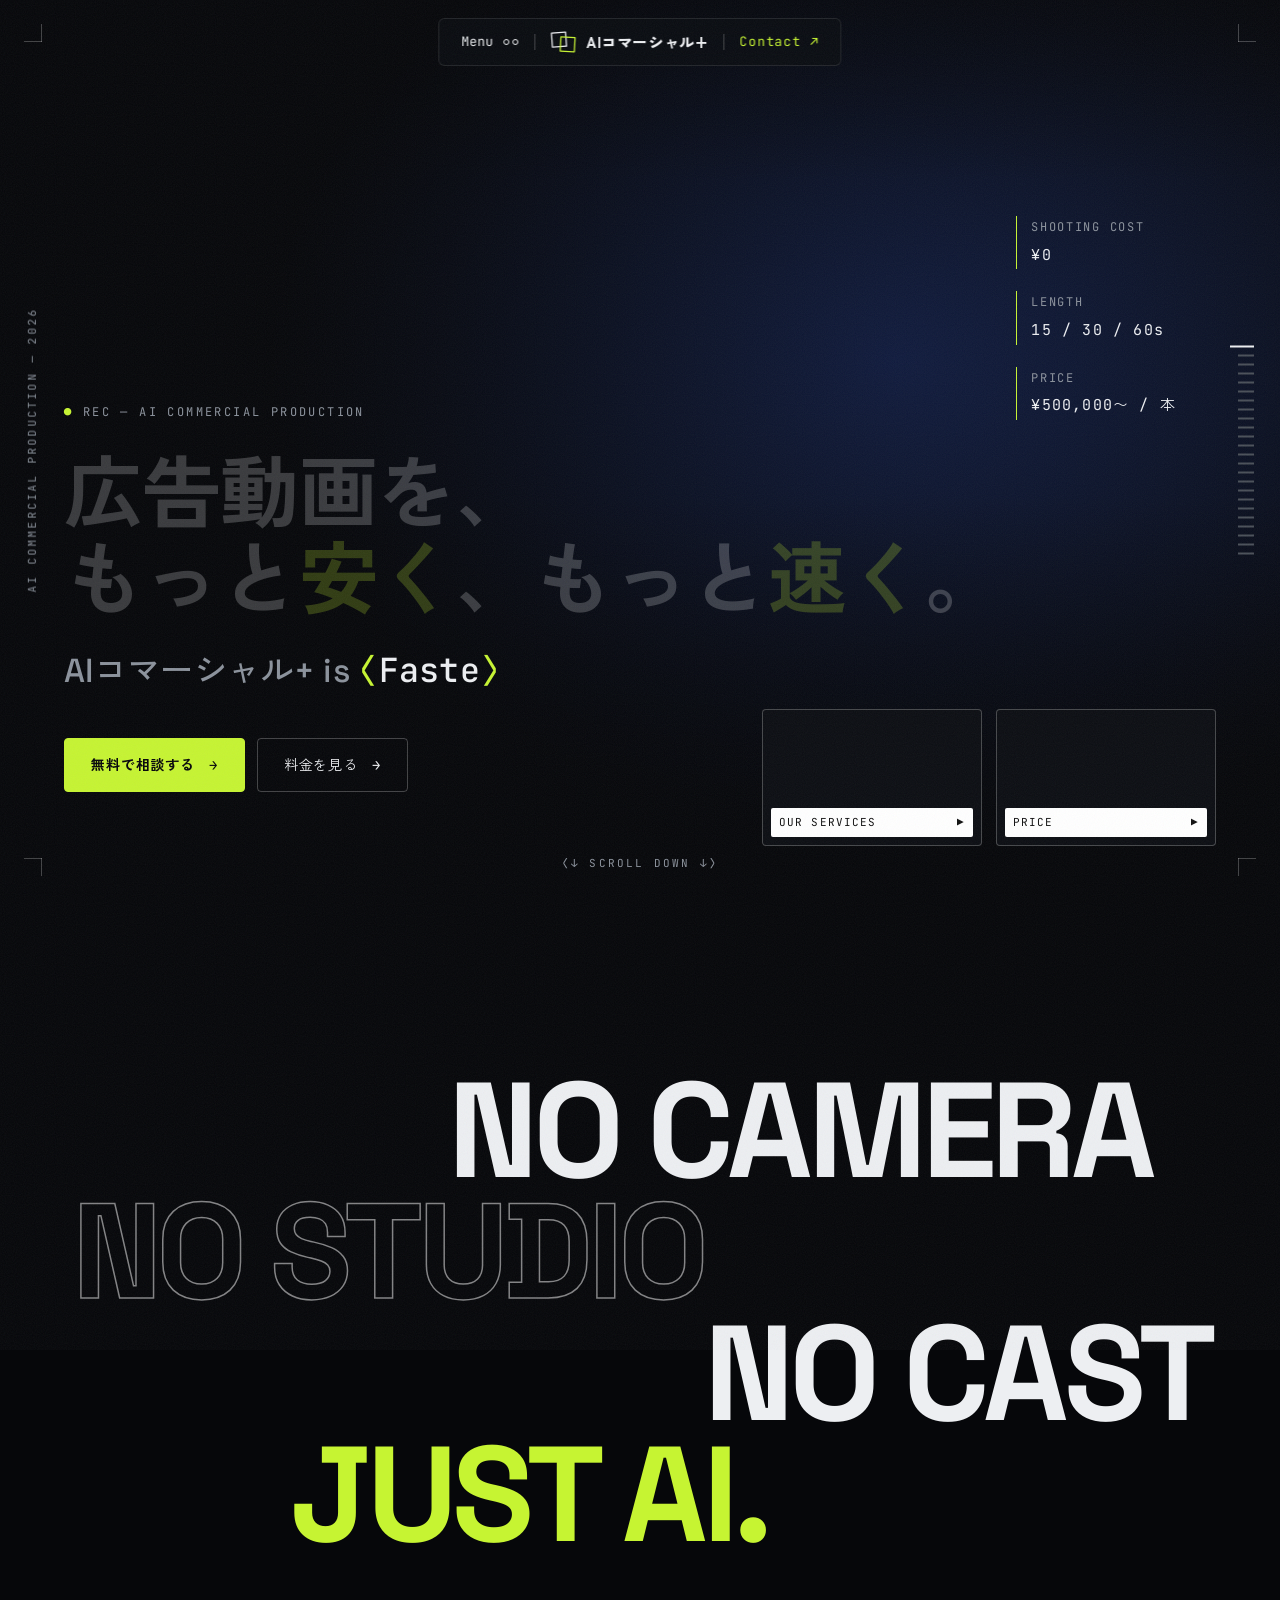
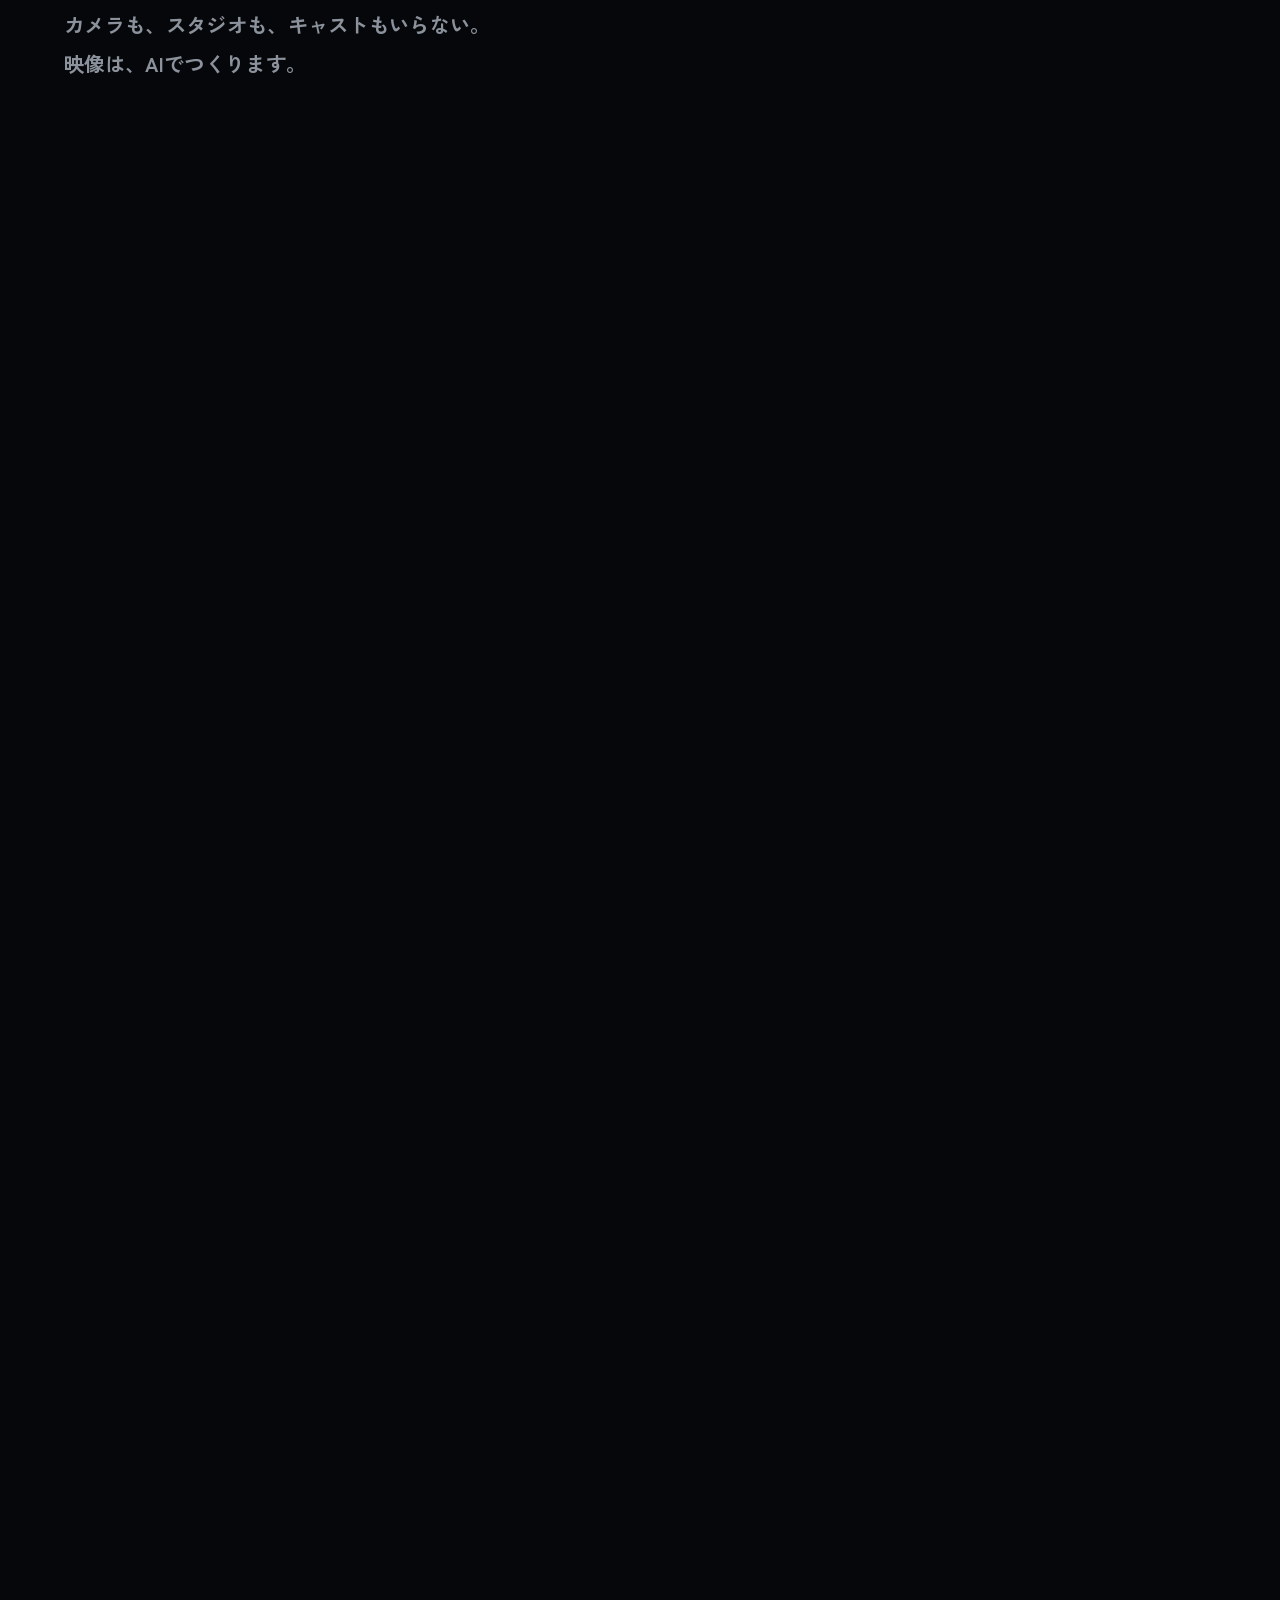
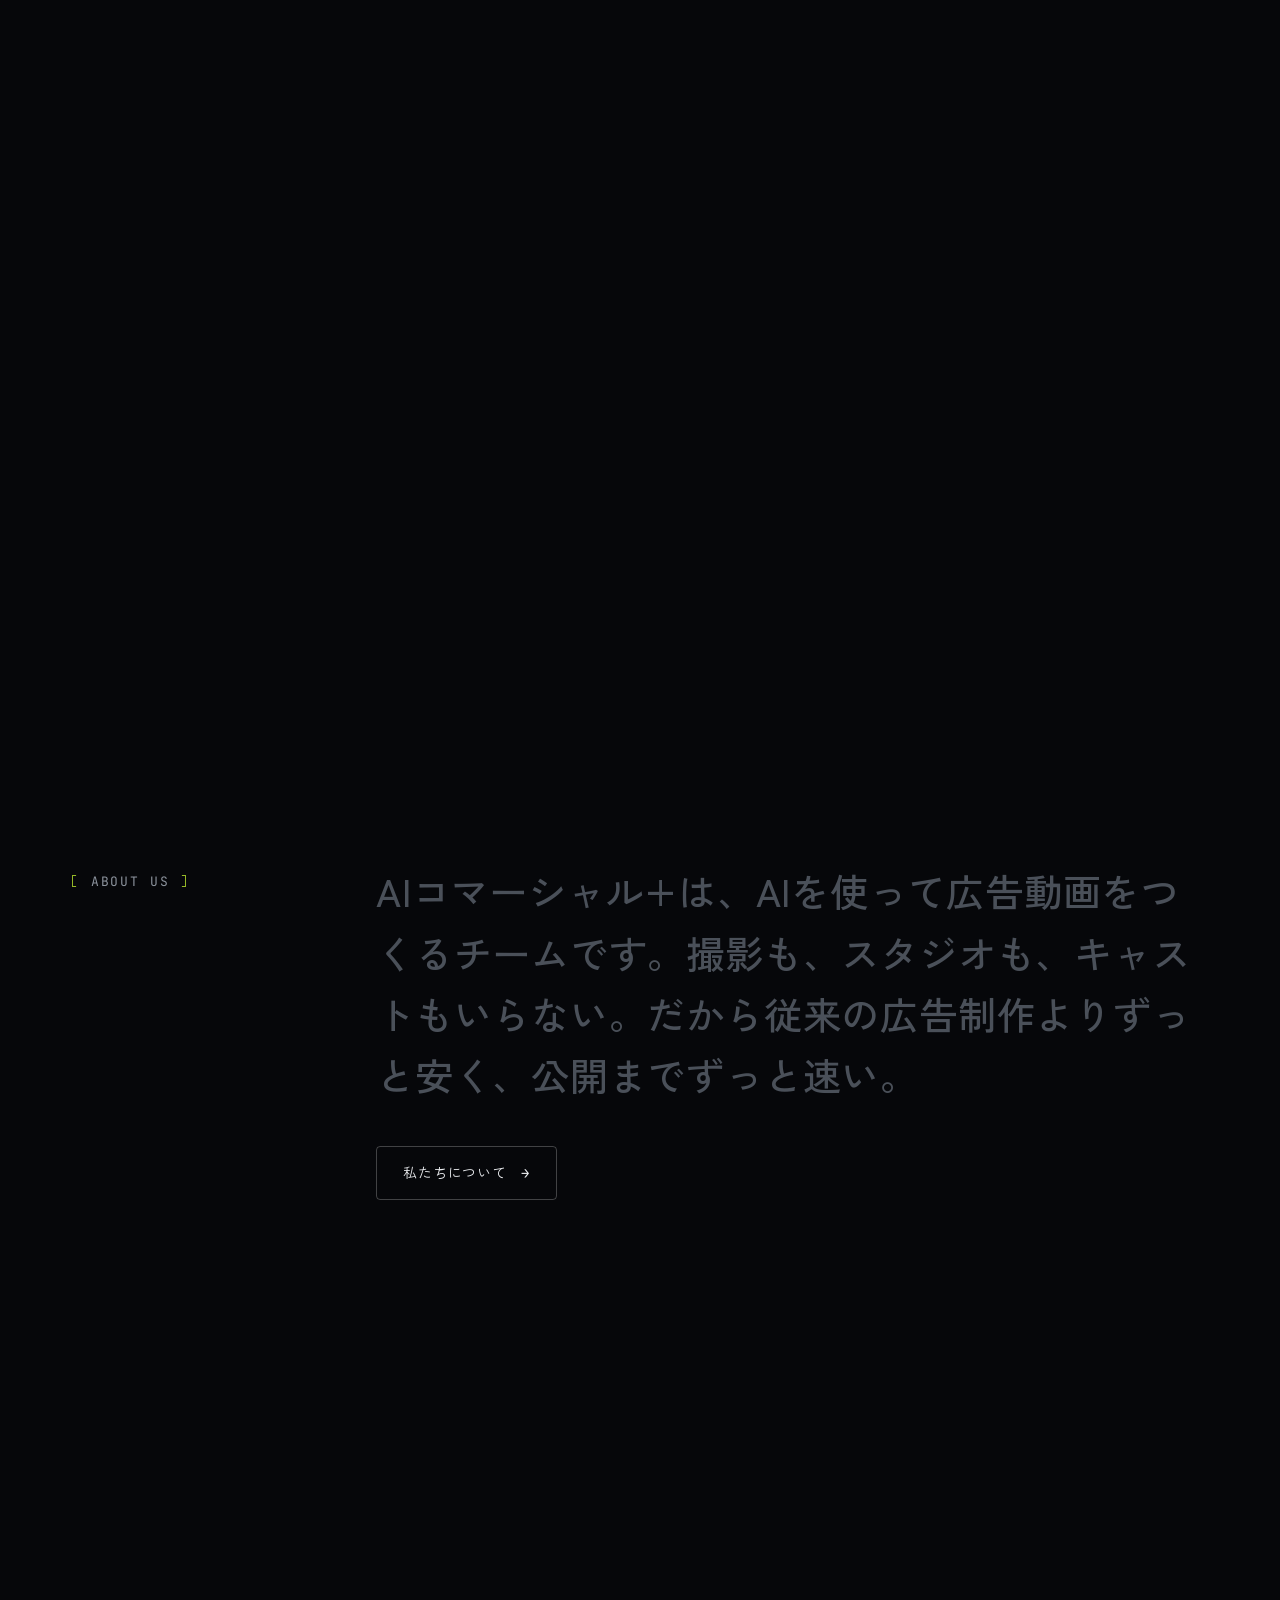
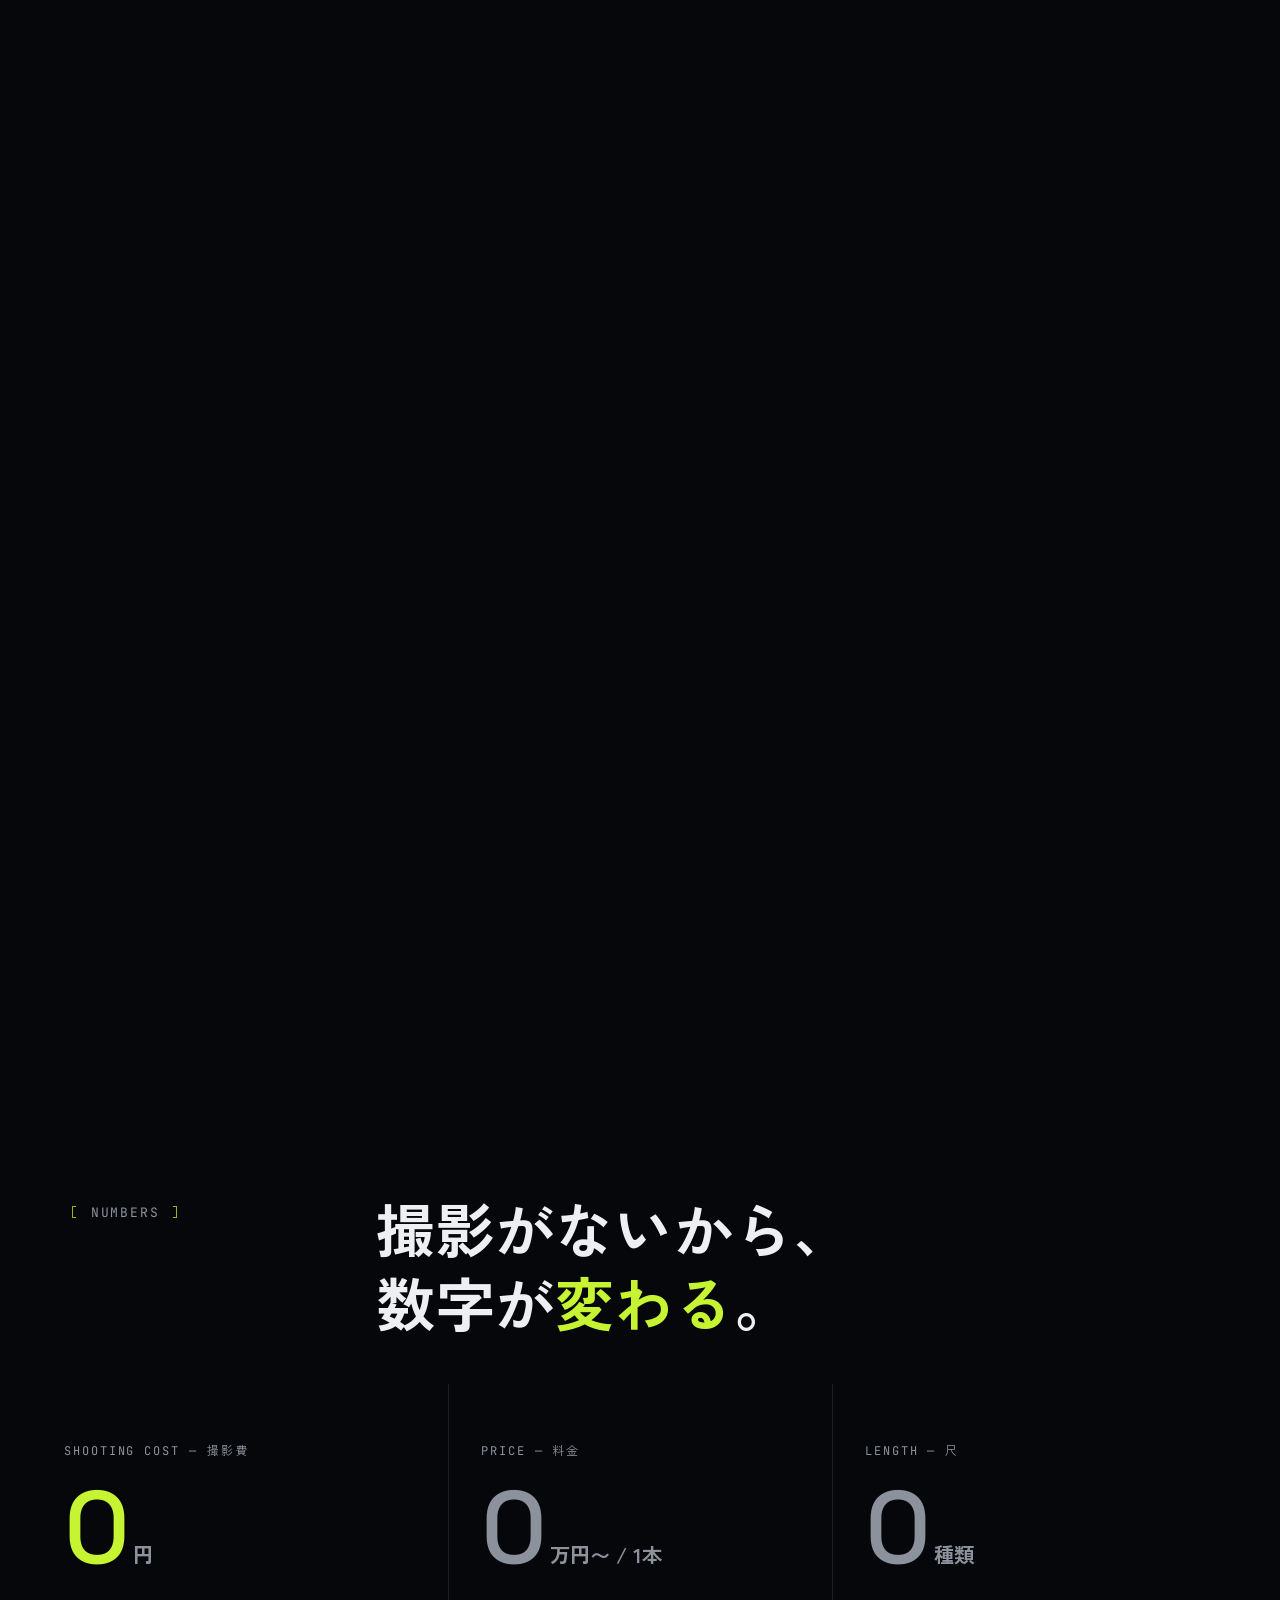
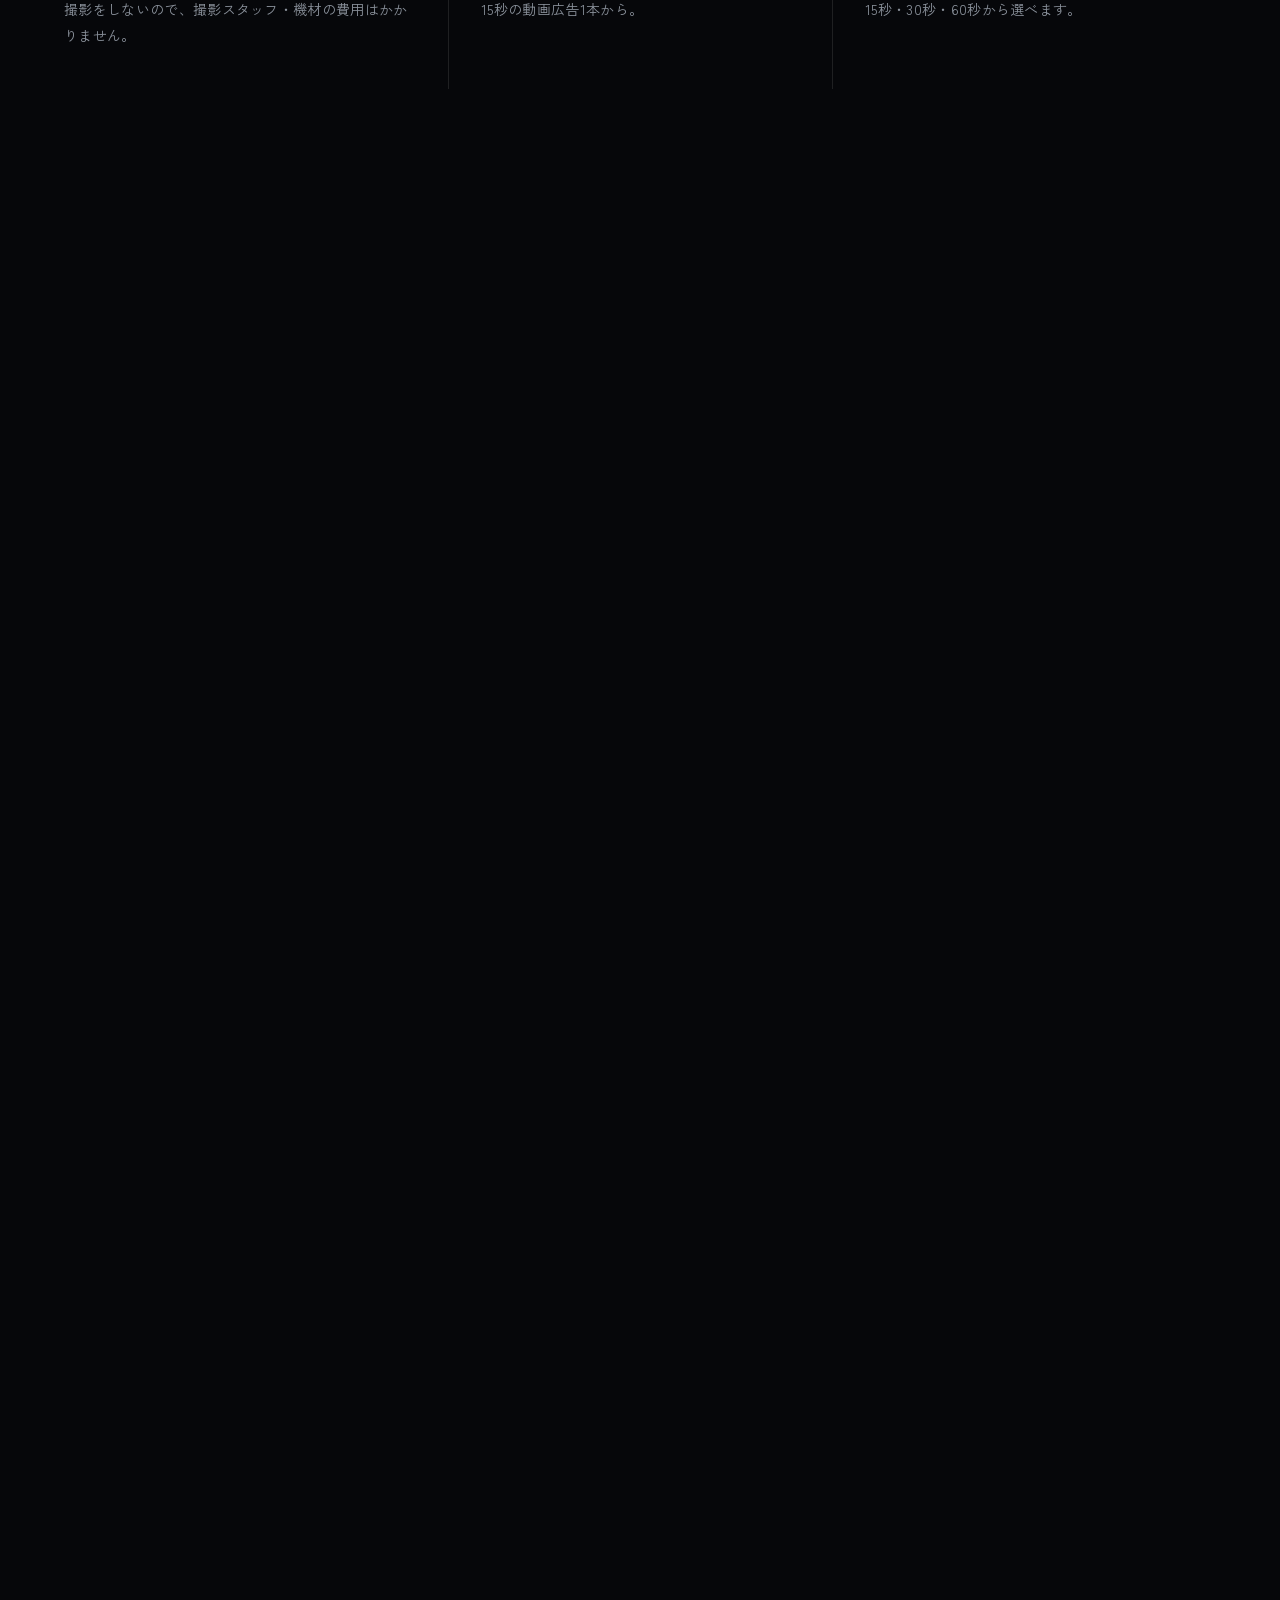
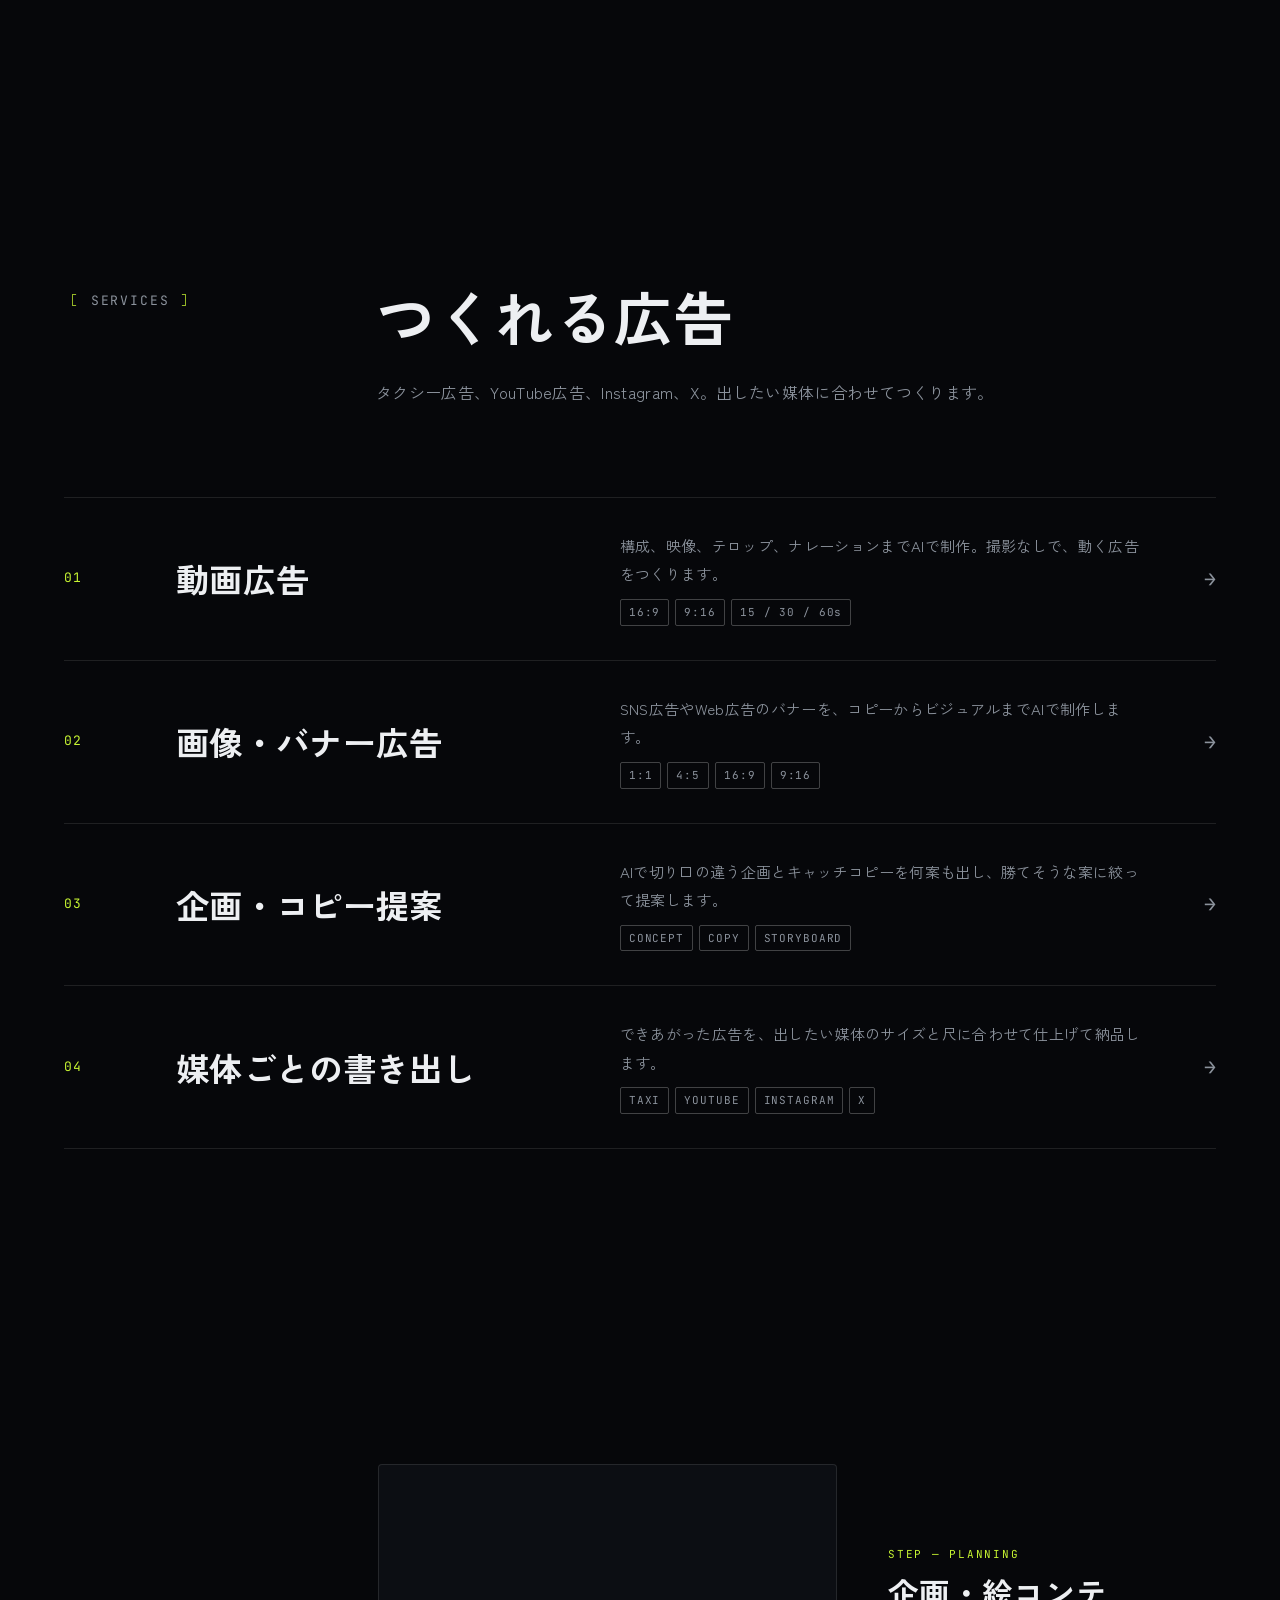
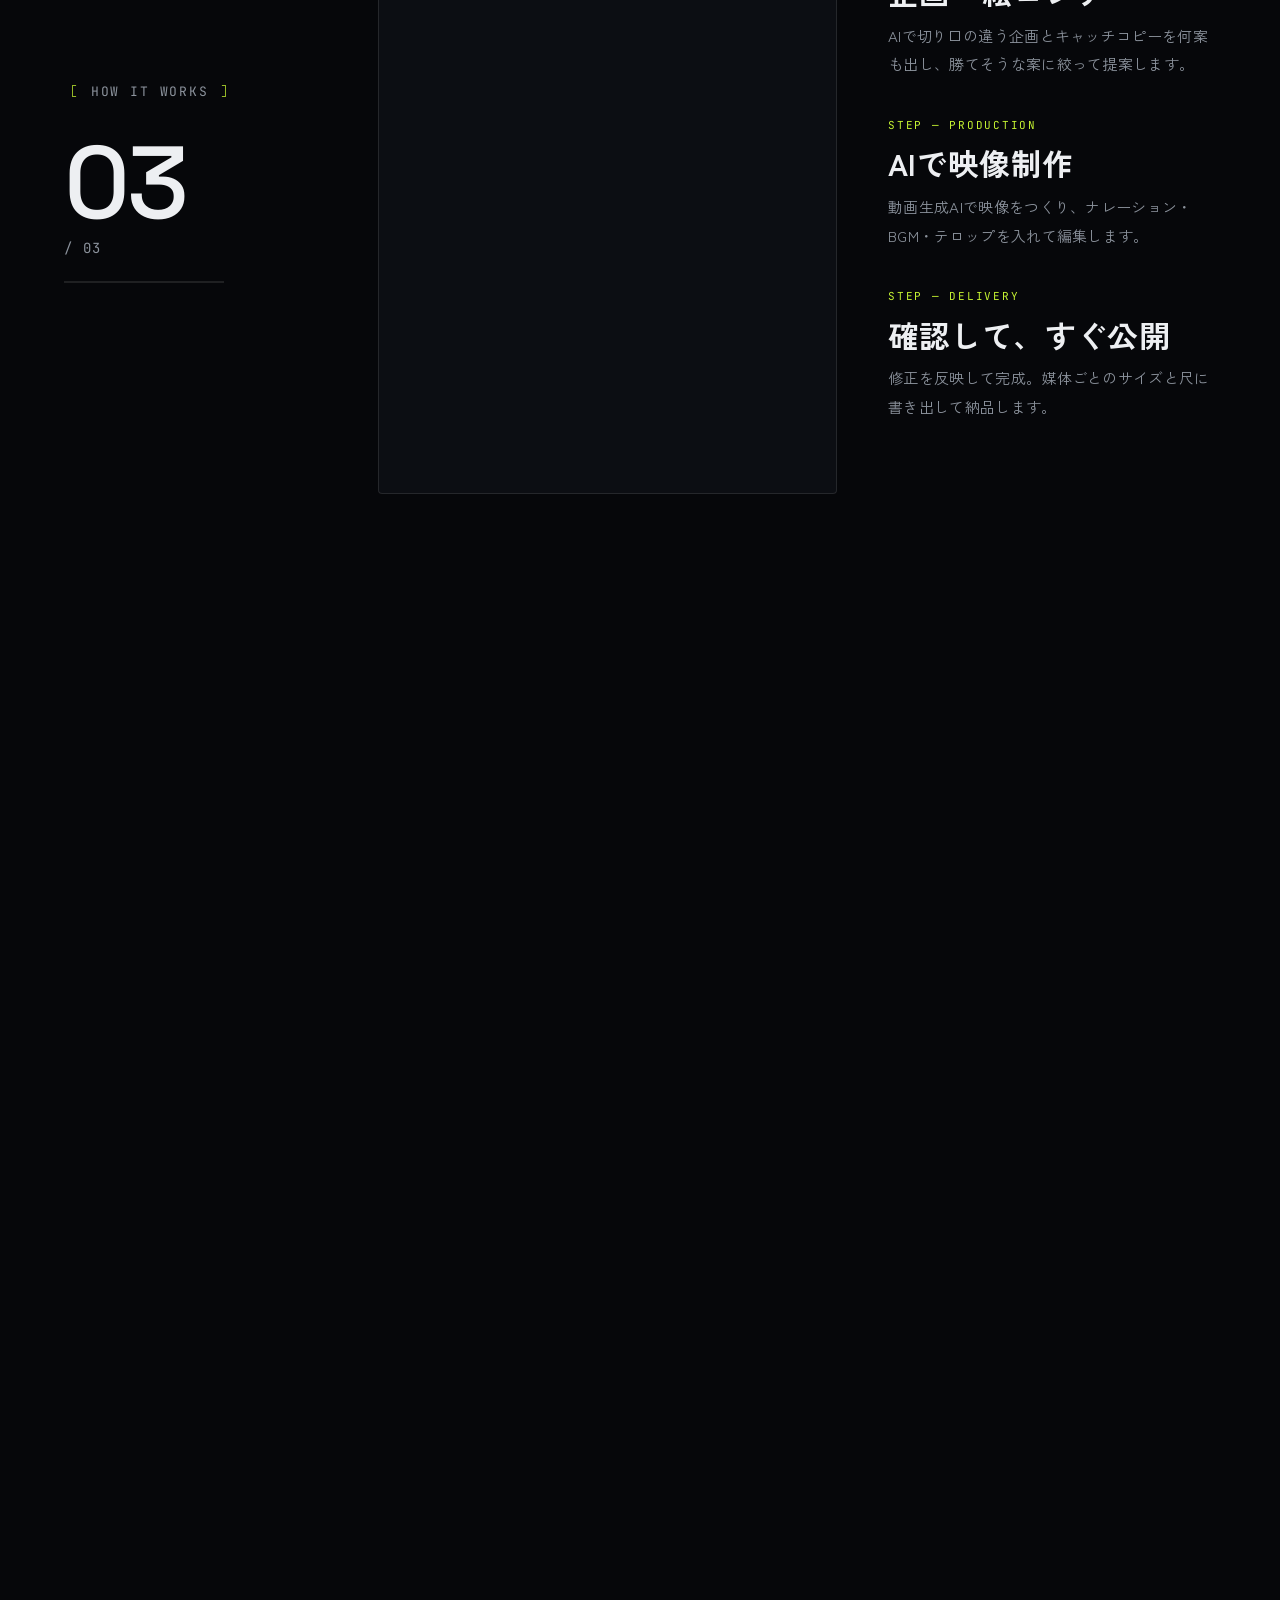
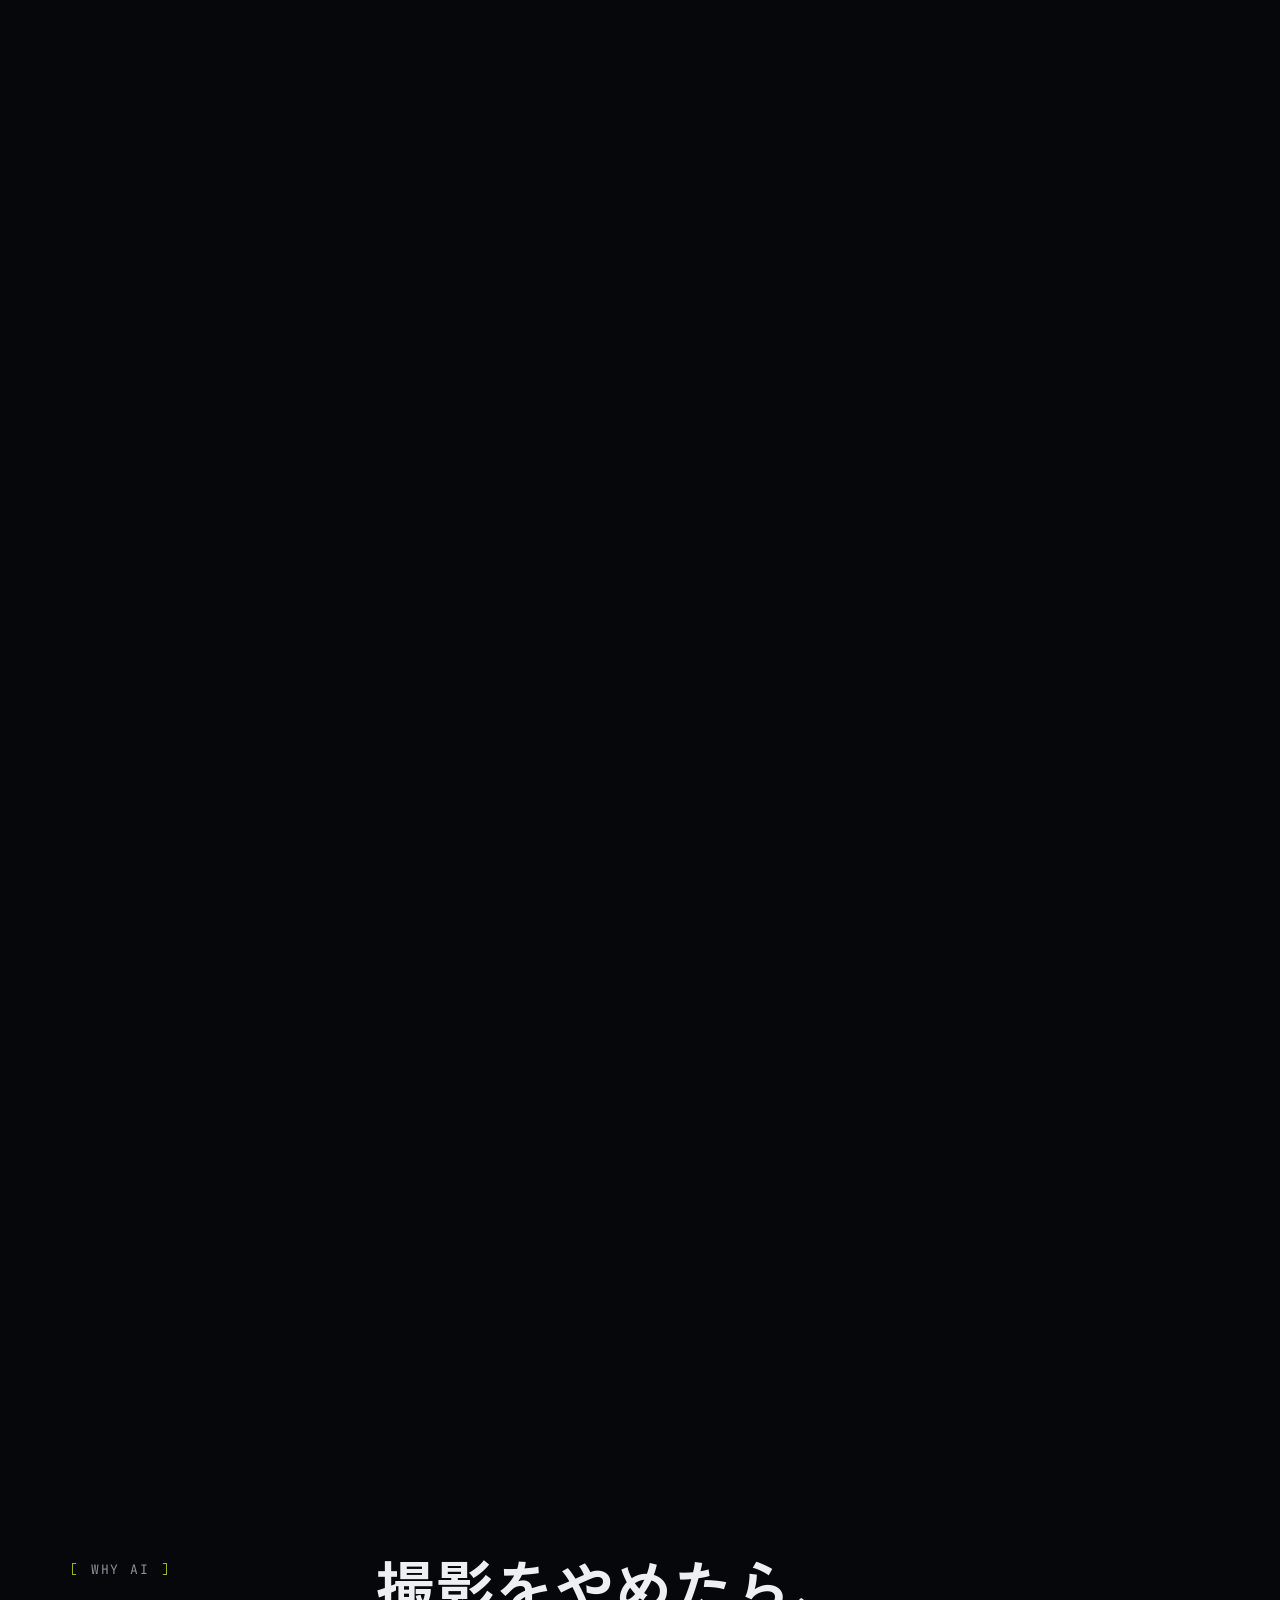
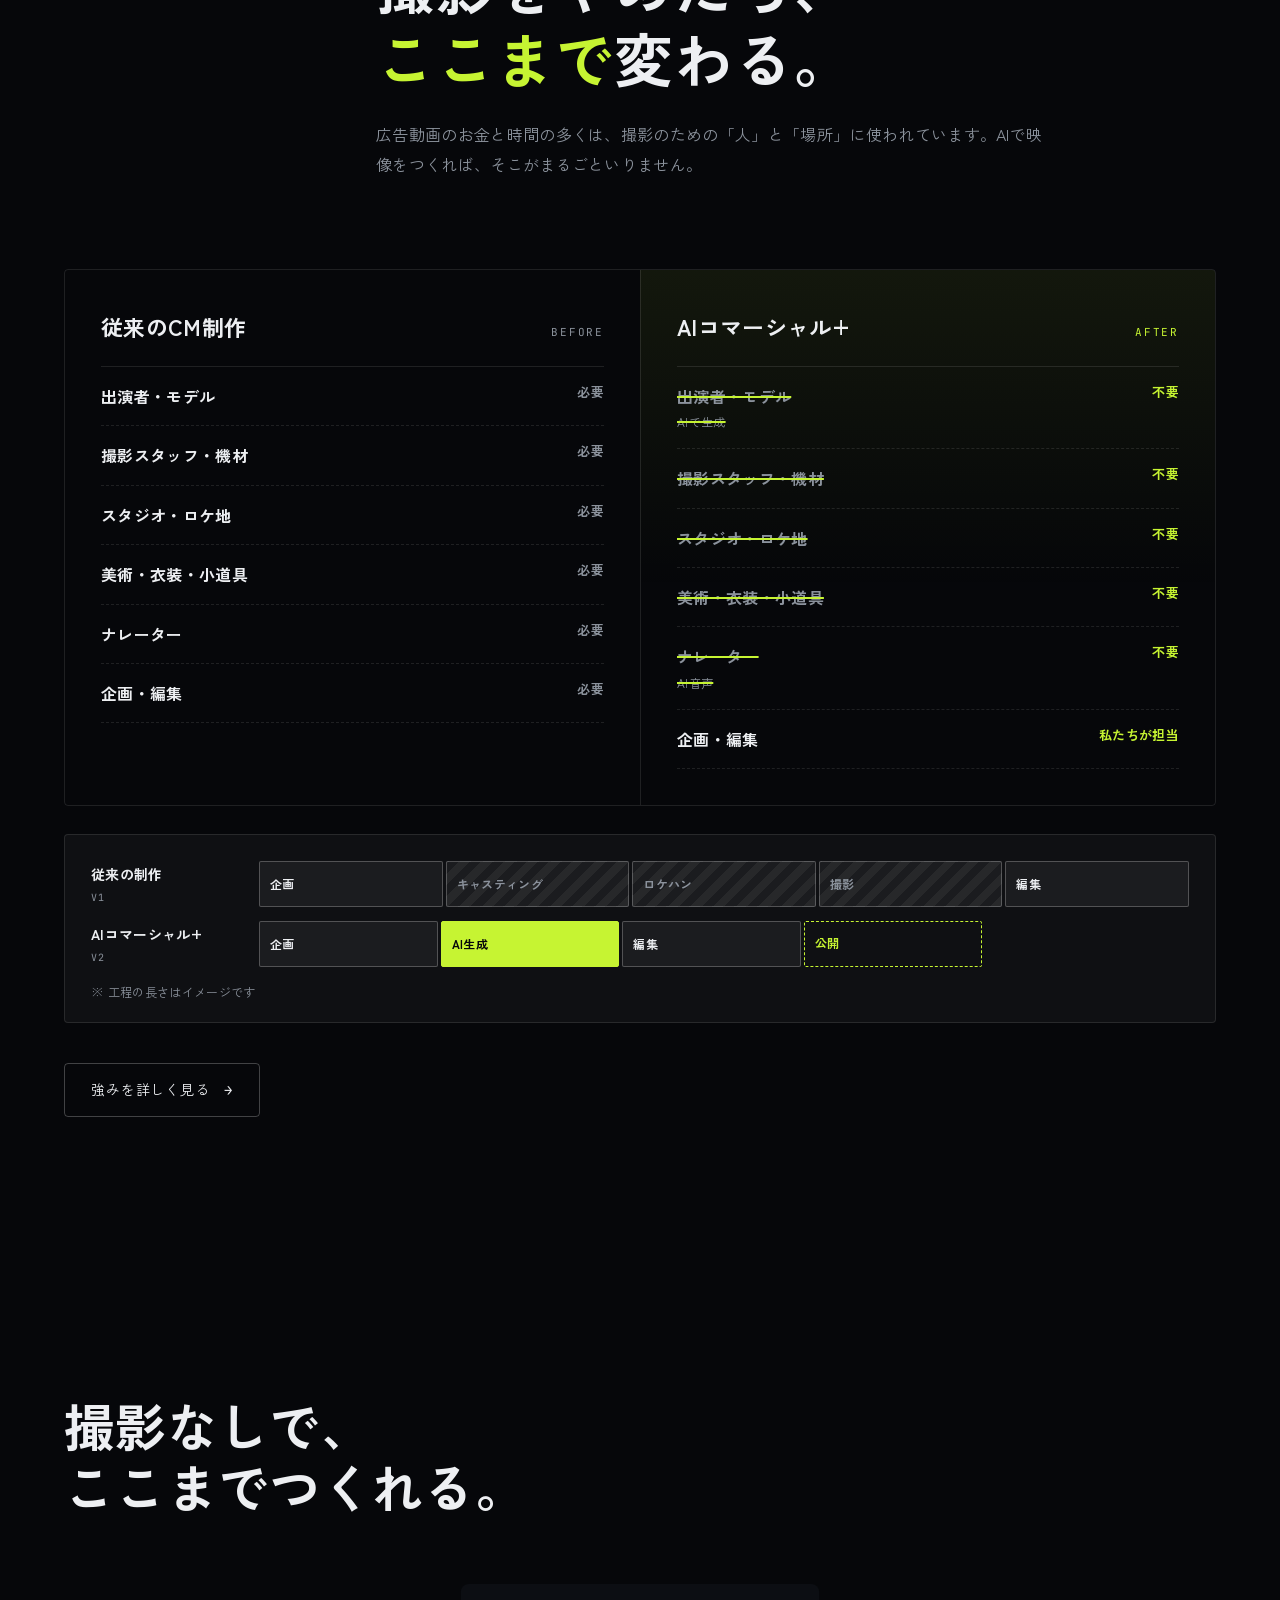
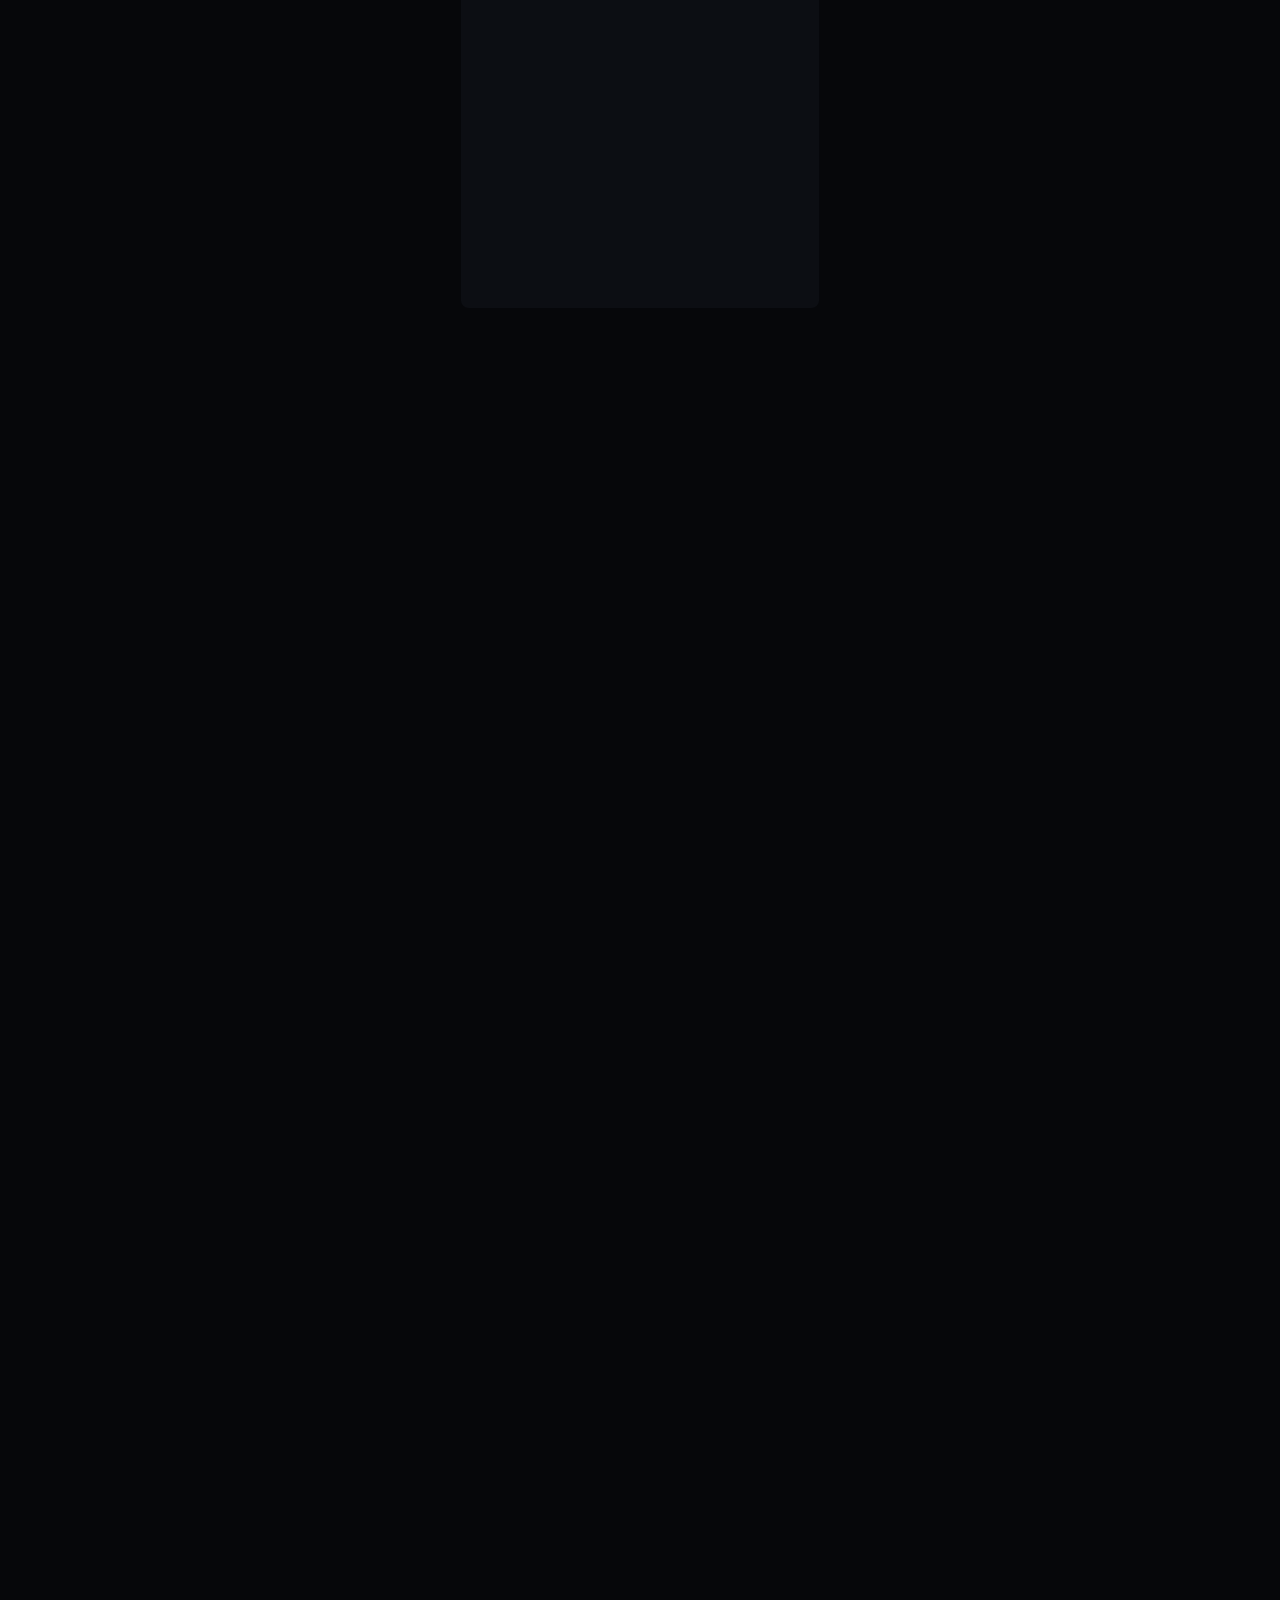
==== commit 4eafc592: "About・数字にスクロール演出を追加し、スマホ表示の崩れを修正 - About us：画面に留まったまま文章が光りきり、最後にボタンが上がる - Numbers：線が伸び、3 つの数字が順にせり上が" ====
--- a/index.html
+++ b/index.html
@@ -94,26 +94,26 @@
 </section>
 
 <!-- ===== 私たちについて ===== -->
-<section class="section" aria-labelledby="about-label">
-<div class="wrap">
+<section class="section about-scene" data-scene aria-labelledby="about-label">
+<div class="wrap scene-stage">
 <div class="head">
 <span class="label" id="about-label">About us</span>
 <div>
 <p class="glow-text">AIコマーシャル+は、AIを使って広告動画をつくるチームです。撮影も、スタジオも、キャストもいらない。だから従来の広告制作より<em>ずっと安く</em>、公開まで<em>ずっと速い</em>。</p>
-<p style="margin-top: 40px" data-reveal><a class="btn" href="about.html">私たちについて <span class="arrow">→</span></a></p>
+<p class="about-more"><a class="btn" href="about.html">私たちについて <span class="arrow">→</span></a></p>
 </div>
 </div>
 </div>
 </section>
 
 <!-- ===== 数字 ===== -->
-<section class="section" aria-labelledby="num-label" style="padding-top: 0">
-<div class="wrap">
+<section class="section numbers" data-scene data-steps aria-labelledby="num-label">
+<div class="wrap scene-stage">
 <div class="head"><span class="label" id="num-label">Numbers</span><h2 class="title" data-reveal>撮影がないから、<br>数字が<em>変わる</em>。</h2></div>
-<div class="stats" data-reveal>
-<div class="stat"><p class="k">SHOOTING COST — 撮影費</p><p class="v"><em data-count="0">0</em><small>円</small></p><p>撮影をしないので、撮影スタッフ・機材の費用はかかりません。</p></div>
-<div class="stat"><p class="k">PRICE — 料金</p><p class="v"><span data-count="50">50</span><small>万円〜 / 1本</small></p><p>15秒の動画広告1本から。</p></div>
-<div class="stat"><p class="k">LENGTH — 尺</p><p class="v"><span data-count="3">3</span><small>種類</small></p><p>15秒・30秒・60秒から選べます。</p></div>
+<div class="stats">
+<div class="stat" data-step><p class="k">SHOOTING COST — 撮影費</p><p class="v"><em data-count="0">0</em><small>円</small></p><p>撮影をしないので、撮影スタッフ・機材の費用はかかりません。</p></div>
+<div class="stat" data-step><p class="k">PRICE — 料金</p><p class="v"><span data-count="50">50</span><small>万円〜 / 1本</small></p><p>15秒の動画広告1本から。</p></div>
+<div class="stat" data-step><p class="k">LENGTH — 尺</p><p class="v"><span data-count="3">3</span><small>種類</small></p><p>15秒・30秒・60秒から選べます。</p></div>
 </div>
 </div>
 </section>
--- a/assets/site.css
+++ b/assets/site.css
@@ -195,7 +195,14 @@
 .row:hover .row-preview { opacity: 1; transform: translateY(-50%) scale(1) rotate(-2deg); }
 .row .tags { display: flex; flex-wrap: wrap; gap: 6px; margin-top: 10px; }
 .row .tags span { font-family: var(--font-mono); font-size: 11px; letter-spacing: .08em; padding: 2px 8px; border: 1px solid var(--line-strong); border-radius: 2px; color: var(--sub); }
-@media (max-width: 960px) { .row { grid-template-columns: 50px 1fr 30px; } .row p, .row .tags { grid-column: 2 / 3; } .row-preview { display: none; } }
+/* 狭い画面：1 段目に番号・見出し・矢印、2 段目の見出しの下に説明とタグ */
+@media (max-width: 960px) {
+  .row { grid-template-columns: 50px 1fr 30px; row-gap: 10px; }
+  .row h3 { grid-column: 2; grid-row: 1; }
+  .row .go { grid-column: 3; grid-row: 1; }
+  .row > div { grid-column: 2 / 4; grid-row: 2; }
+  .row-preview { display: none; }
+}
 
 /* ---------- 数字（カウントアップ） ---------- */
 .stats { display: grid; grid-template-columns: repeat(3, 1fr); border-top: 1px solid var(--line); }
@@ -386,10 +393,15 @@
    ========================================================= */
 [data-scene] { --p: 0; position: relative; }
 
+/* 私たちについて・数字 */
+.about-more { margin-top: 40px; }
+.numbers { padding-top: 0; }
+
 /* 横に流れる大きな文字 */
 .kinetic { padding: var(--section-y) 0; overflow: hidden; }
 .kinetic .scene-stage { display: flex; flex-direction: column; justify-content: center; }
-.k-line { font-family: var(--font-en); font-weight: 700; font-size: clamp(64px, 15vw, 240px); line-height: .9; letter-spacing: -.04em; white-space: nowrap; padding: 0 var(--gutter); }
+/* 画面の高さにも合わせて縮め、4 行と一文が上下に見切れないようにする */
+.k-line { font-family: var(--font-en); font-weight: 700; font-size: clamp(48px, min(15vw, 15vh), 240px); line-height: .9; letter-spacing: -.04em; white-space: nowrap; padding: 0 var(--gutter); }
 .k-2 { text-align: right; color: transparent; -webkit-text-stroke: 1.5px rgba(255,255,255,.5); }
 .k-4 { text-align: right; }
 .k-4 em { font-style: normal; color: var(--lime); }
@@ -444,6 +456,13 @@
   .expand { height: 260vh; }
   .chapters { height: 360vh; }
   .kinetic .scene-stage, .expand .scene-stage, .chapters .scene-stage { position: sticky; top: 0; height: 100vh; height: 100svh; overflow: hidden; }
+  .kinetic .scene-stage { padding: 80px 0 32px; }
+
+  /* 私たちについて：留まっているあいだに文章が光りきり、最後にボタンが上がってくる */
+  .about-scene { height: 220vh; padding: 0; }
+  .about-scene .scene-stage { position: sticky; top: 0; height: 100vh; height: 100svh; display: flex; flex-direction: column; justify-content: center; }
+  .about-scene .head { margin-bottom: 0; }
+  .about-more { opacity: calc(var(--p) * 6 - 4.6); transform: translateY(calc((1 - var(--p)) * 50px)); }
 
   /* 行ごとに逆向きに流れる */
   .k-line { will-change: transform; }
@@ -492,6 +511,17 @@
   @media (max-width: 760px) { .g-col:nth-child(1) { --speed: 50px; } .g-col:nth-child(2) { --speed: -80px; } .g-col:nth-child(3) { --speed: 0px; } }
 }
 
+/* 数字：線が伸び、3 つの数字が順にせり上がってカウントアップする（site.js が [data-step] に --q を渡す）
+   縦に並ぶ狭い画面や低い画面では留めず、ふつうの表示にする */
+@media (prefers-reduced-motion: no-preference) and (min-width: 861px) and (min-height: 600px) {
+  .numbers { height: 260vh; padding: 0; }
+  .numbers .scene-stage { position: sticky; top: 0; height: 100vh; height: 100svh; display: flex; flex-direction: column; justify-content: center; padding-top: 60px; }
+  .numbers .head { margin-bottom: clamp(32px, 5vh, 64px); }
+  .numbers .stats { position: relative; border-top-color: transparent; }
+  .numbers .stats::before { content: ''; position: absolute; left: 0; right: 0; top: -1px; height: 1px; background: var(--line-strong); transform-origin: left; transform: scaleX(min(1, calc(var(--p) * 6))); }
+  .numbers .stat { opacity: var(--q, 1); transform: translateY(calc((1 - var(--q, 1)) * 60px)); }
+}
+
 /* =========================================================
    動き（動きを減らす設定の人には出さない）
    ========================================================= */
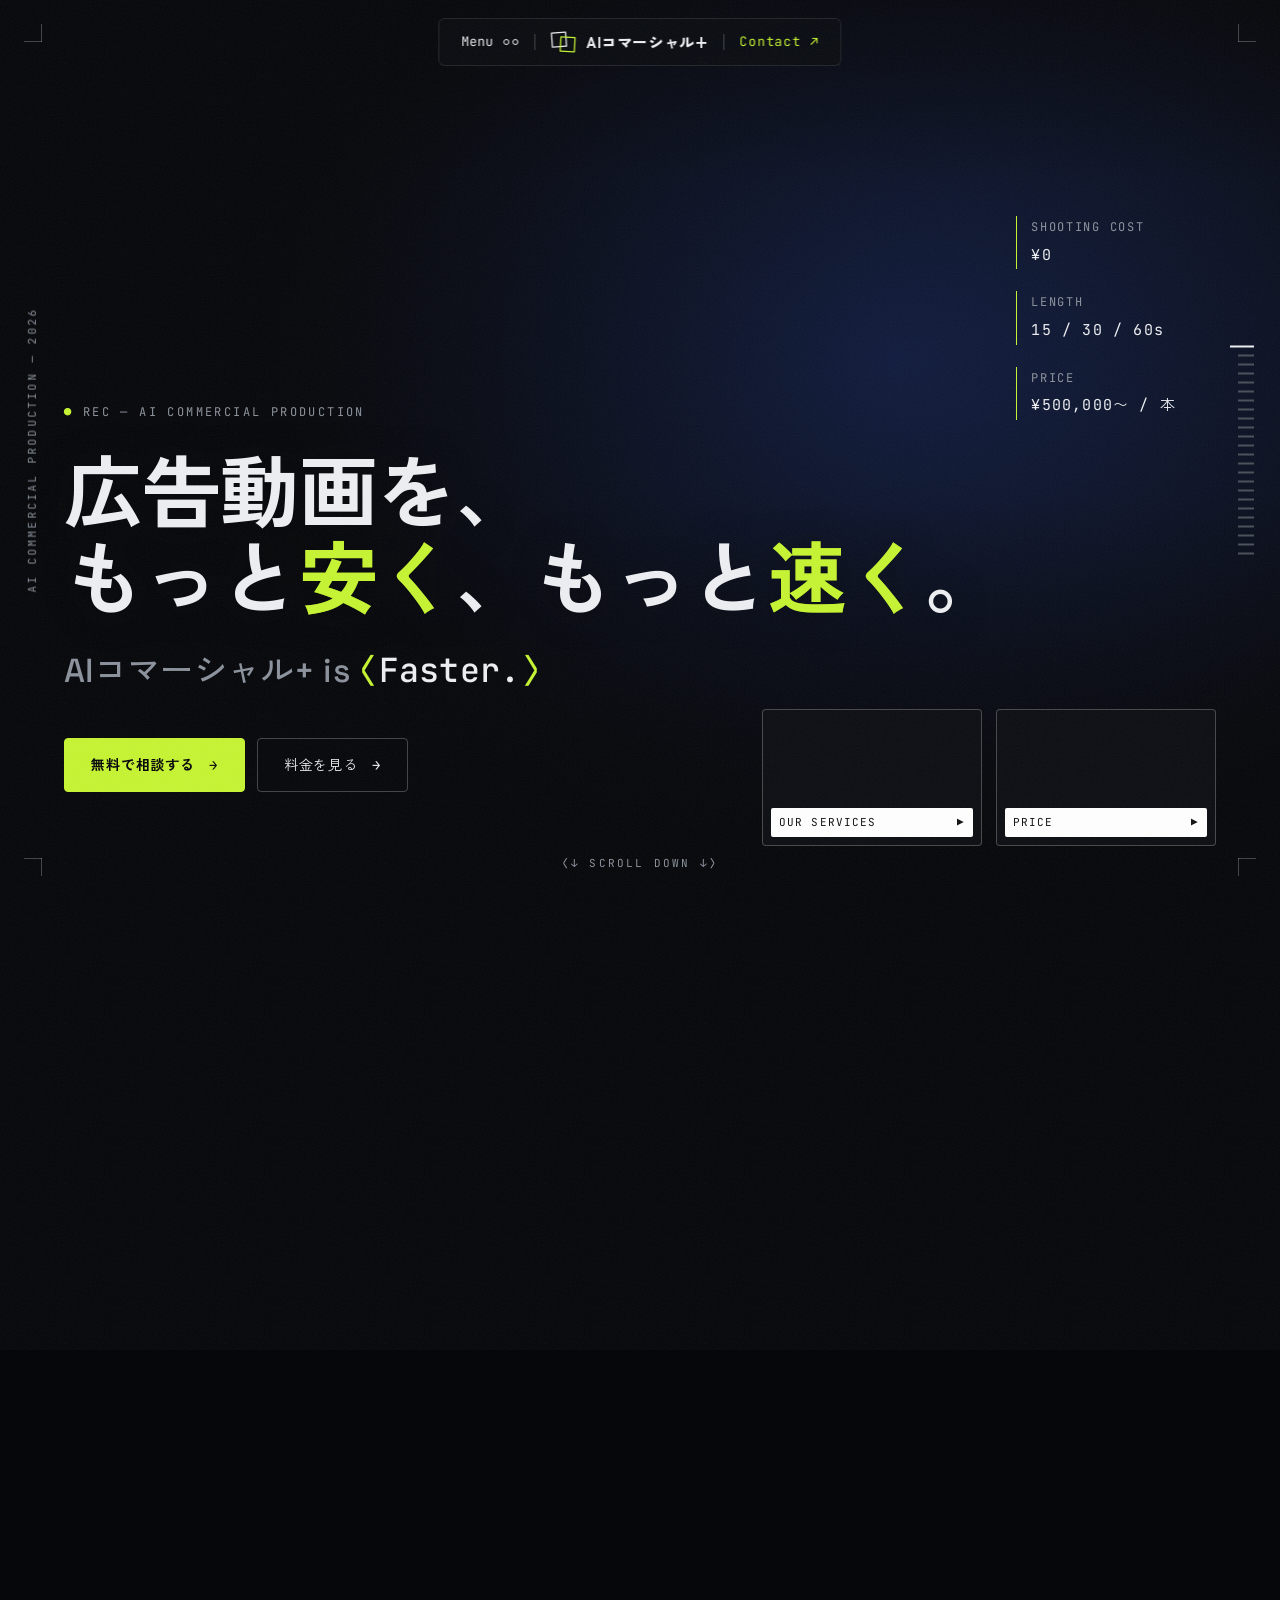
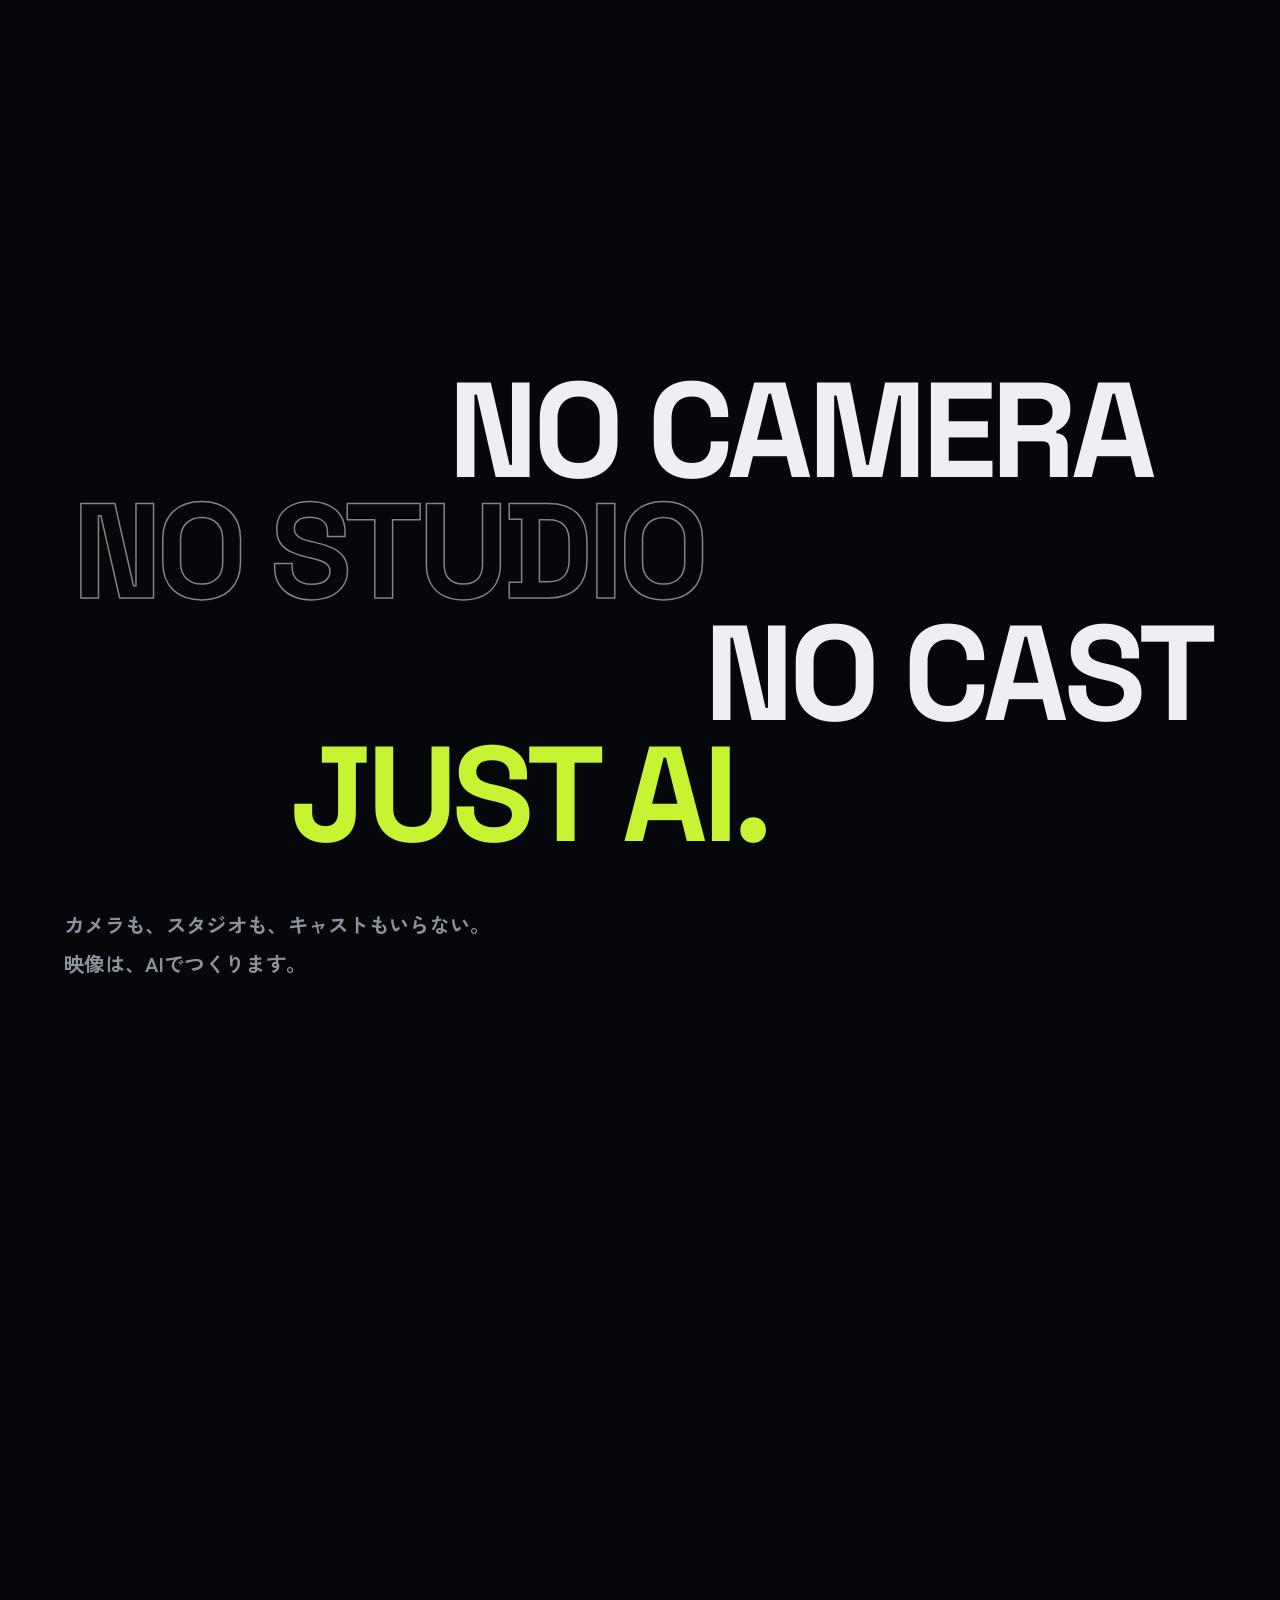
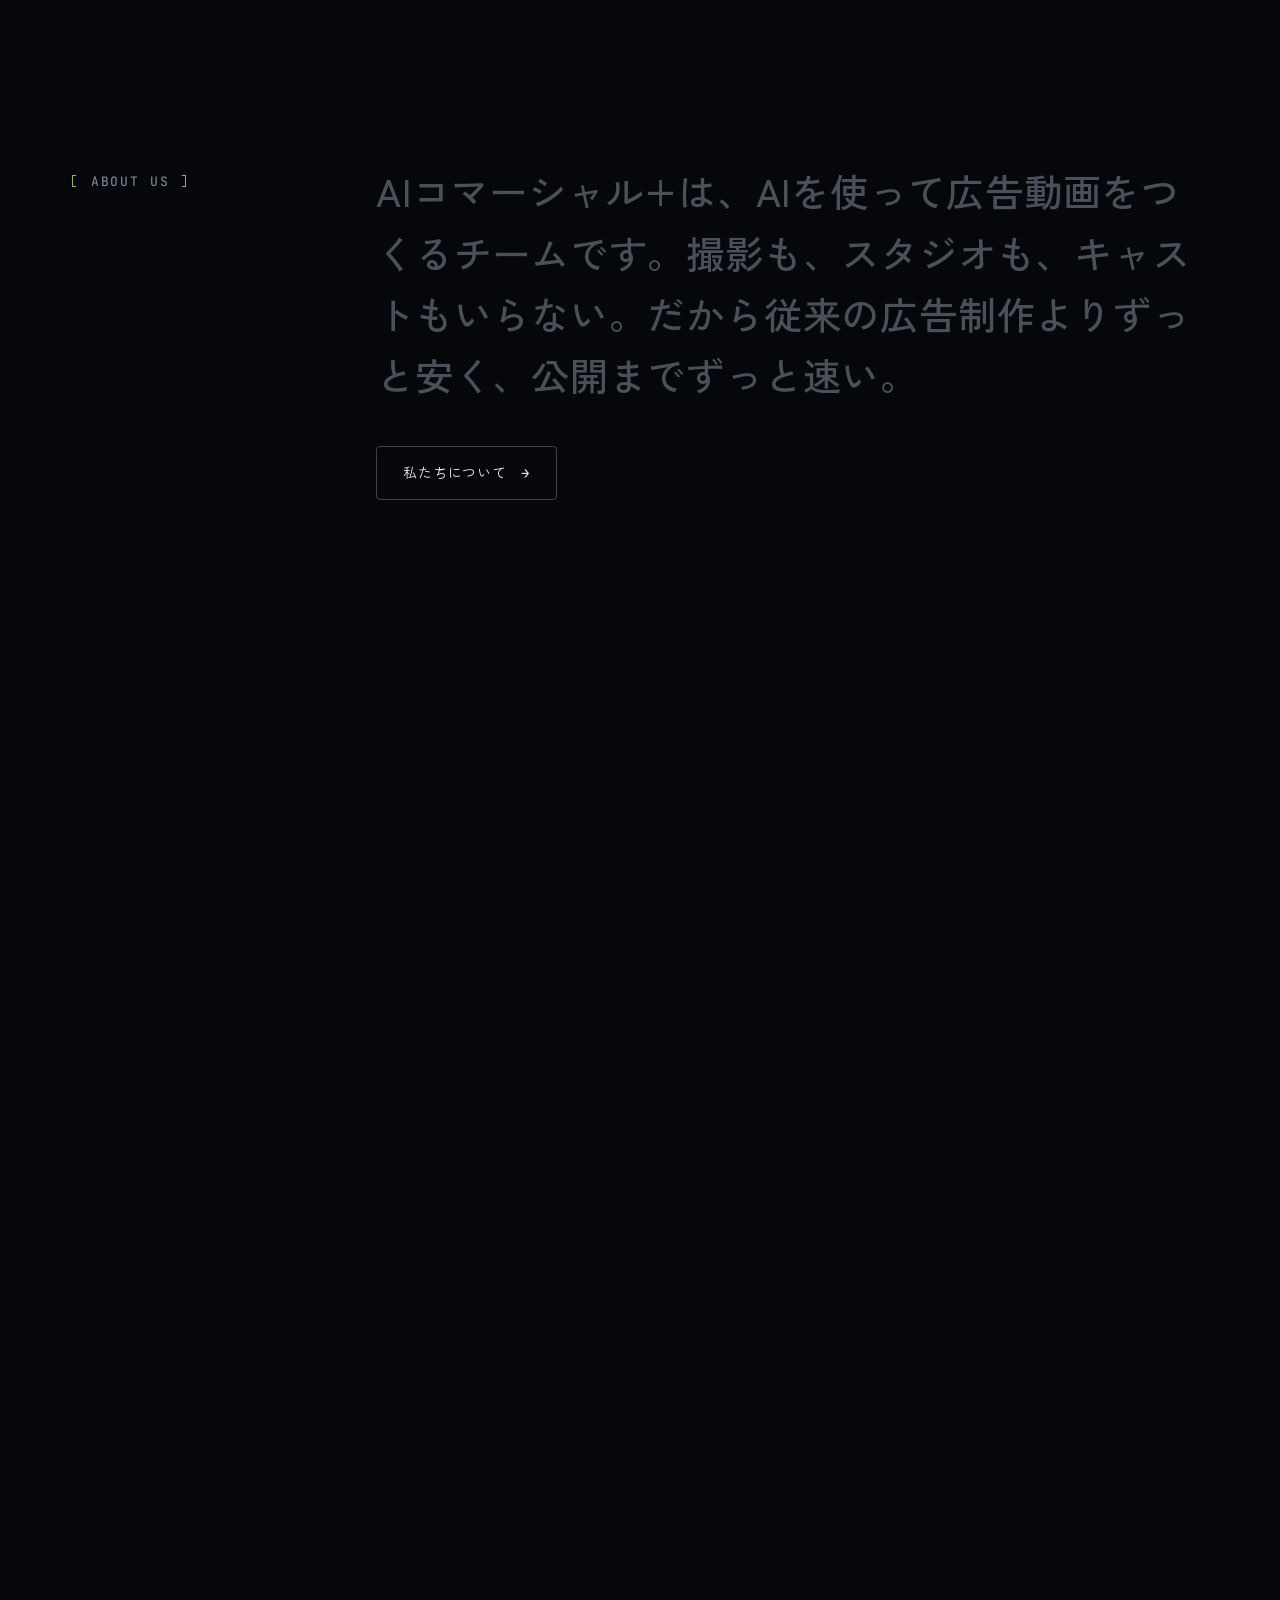
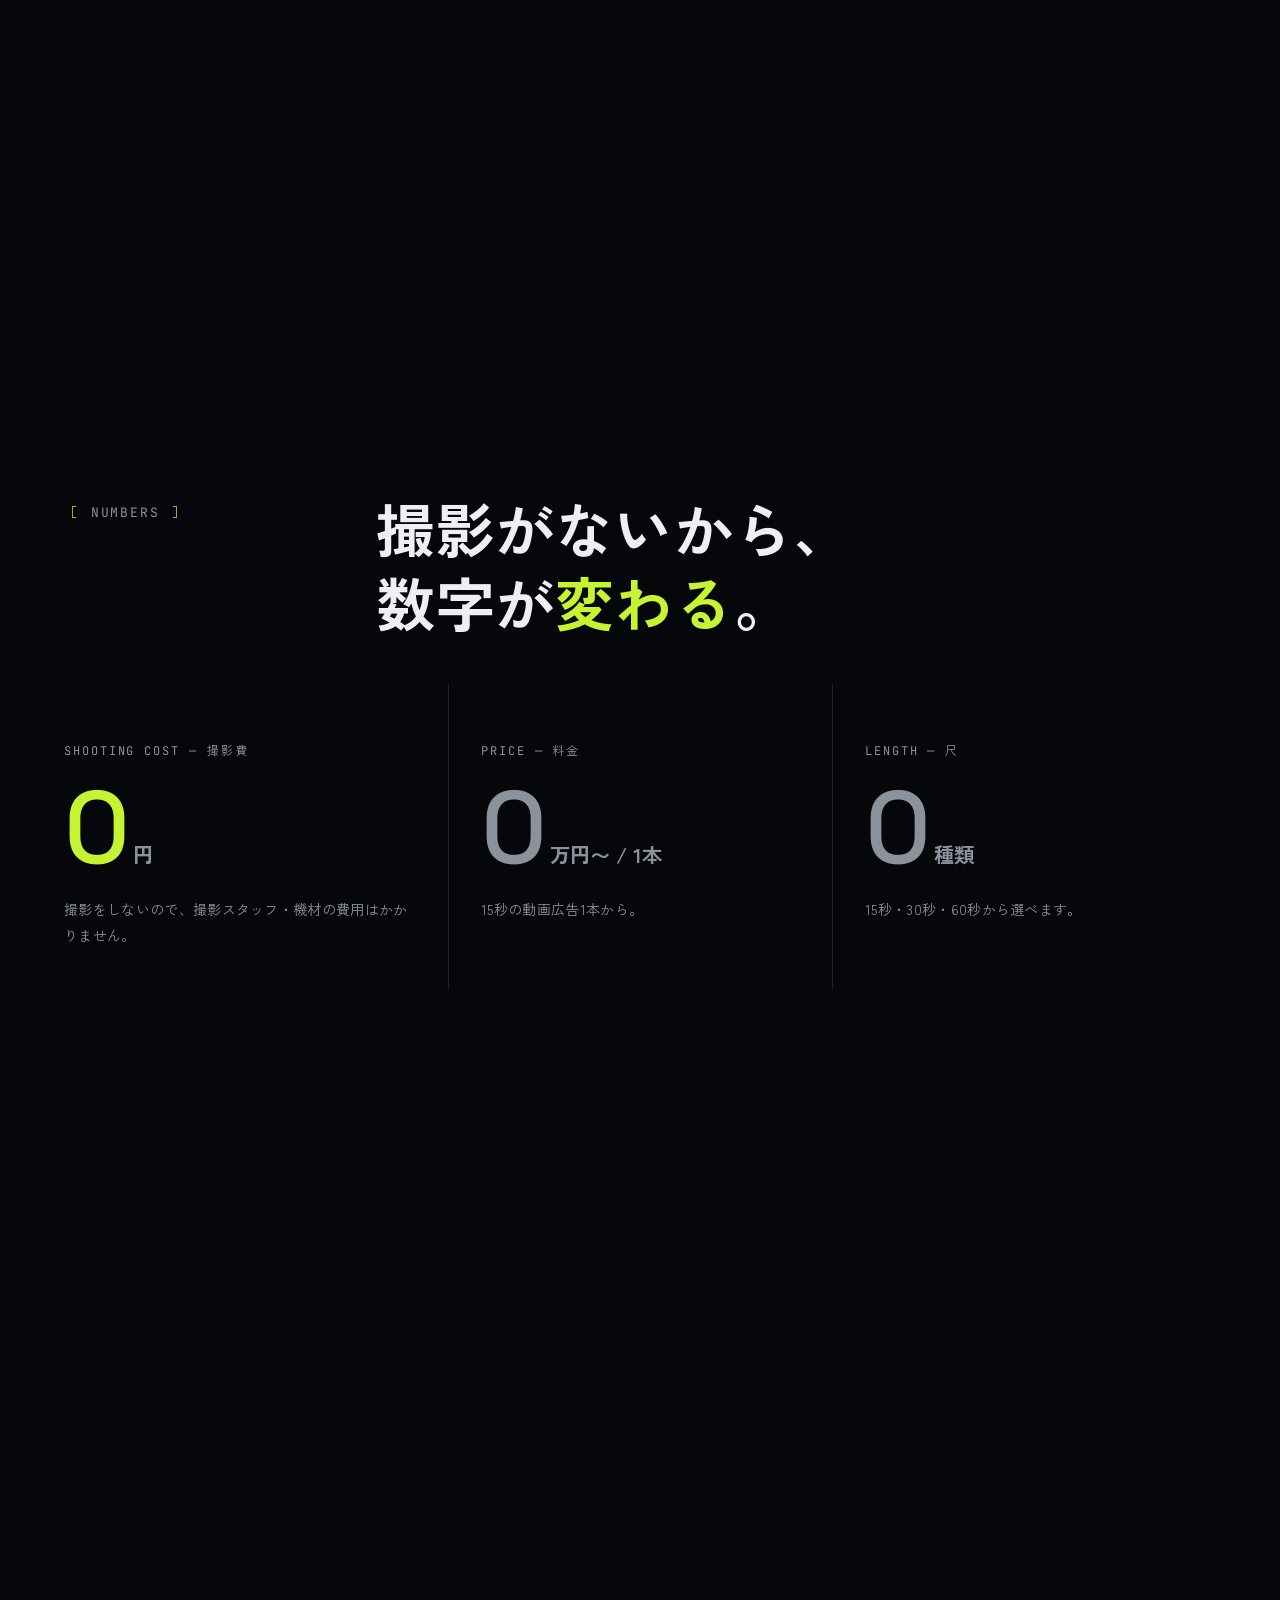
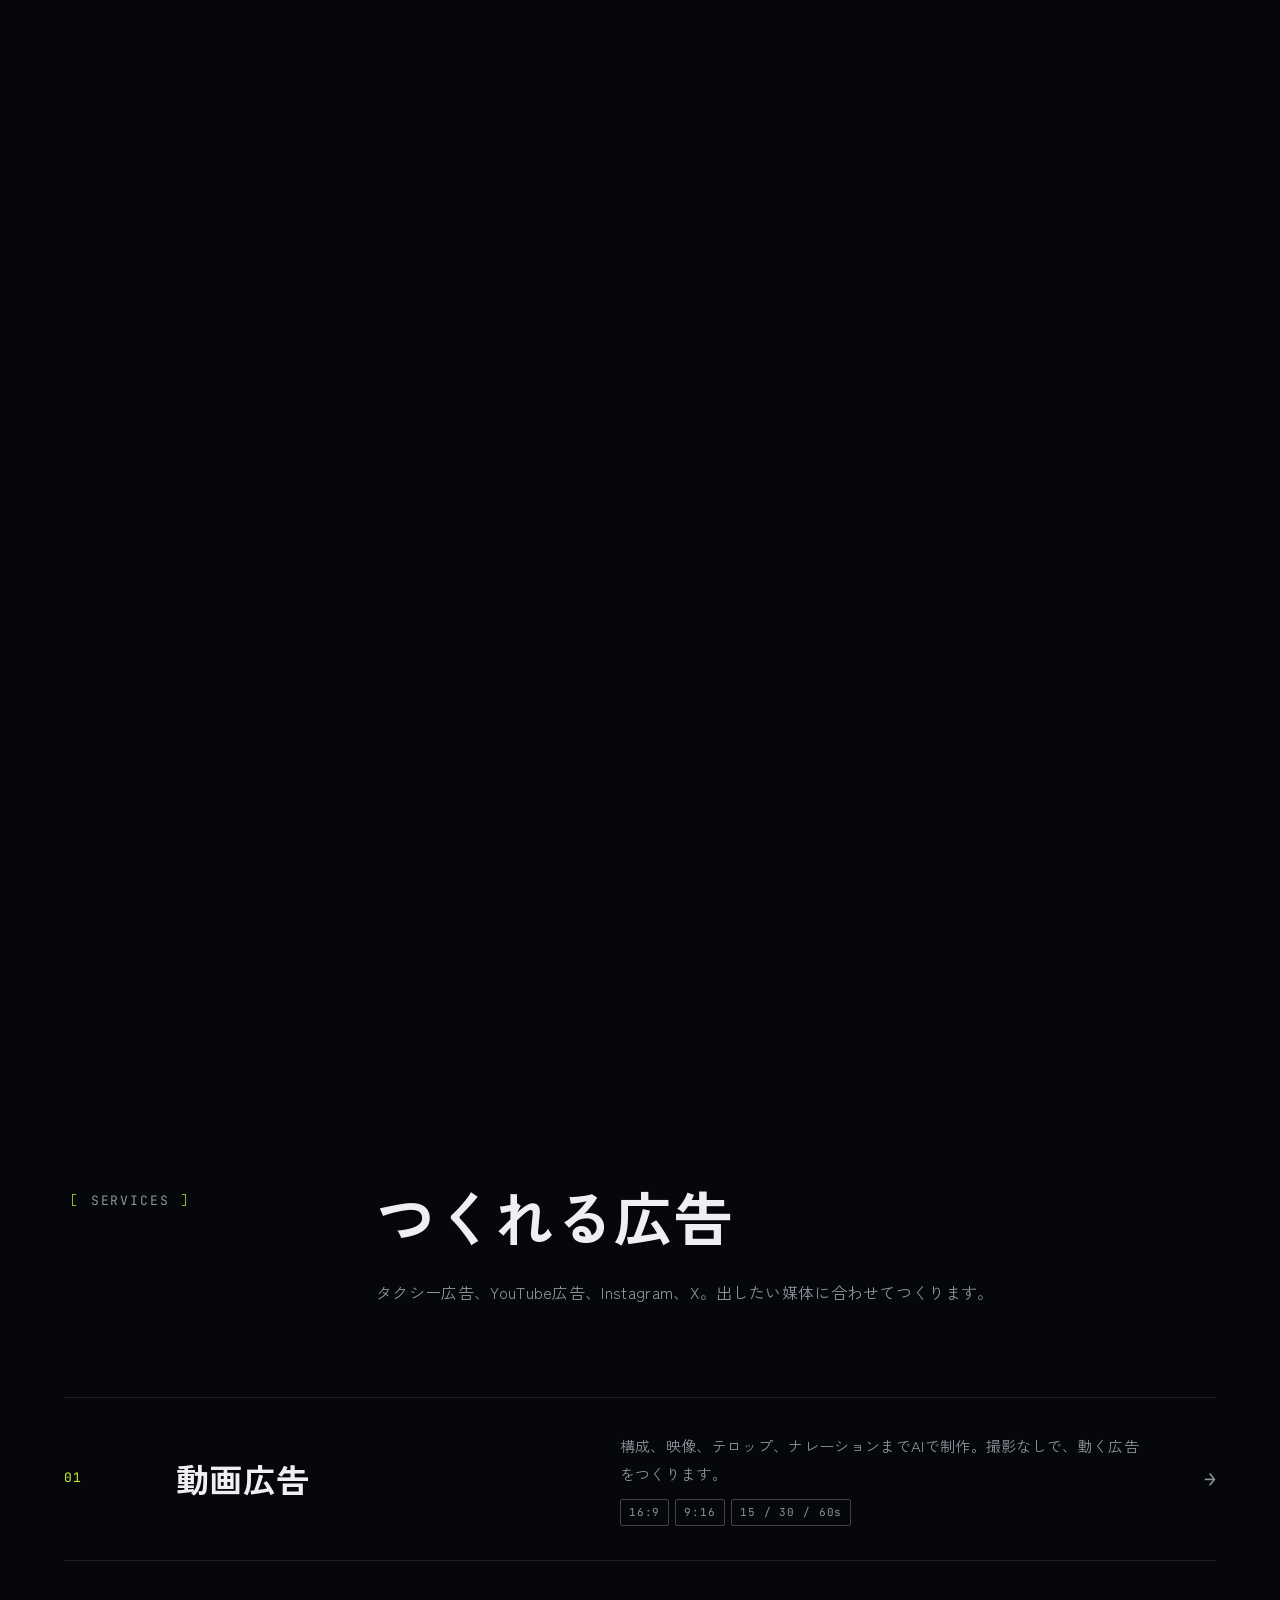
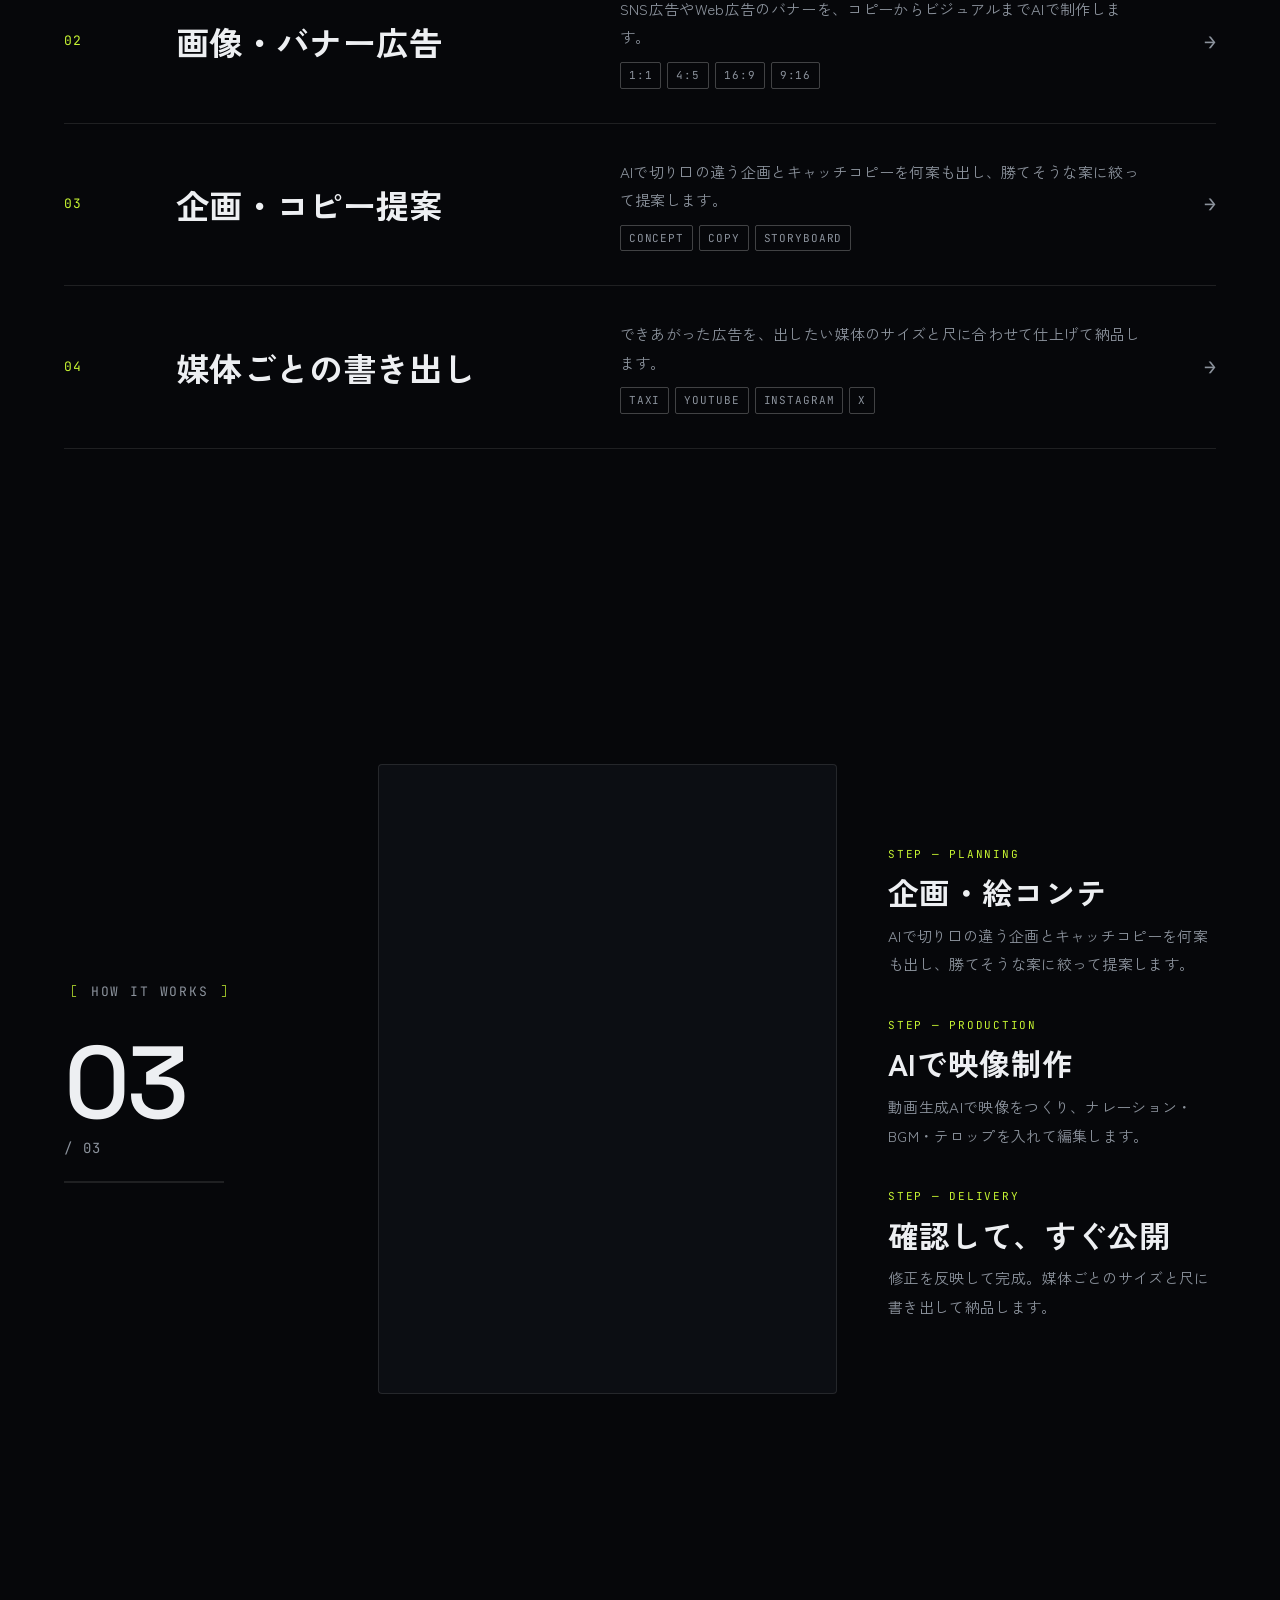
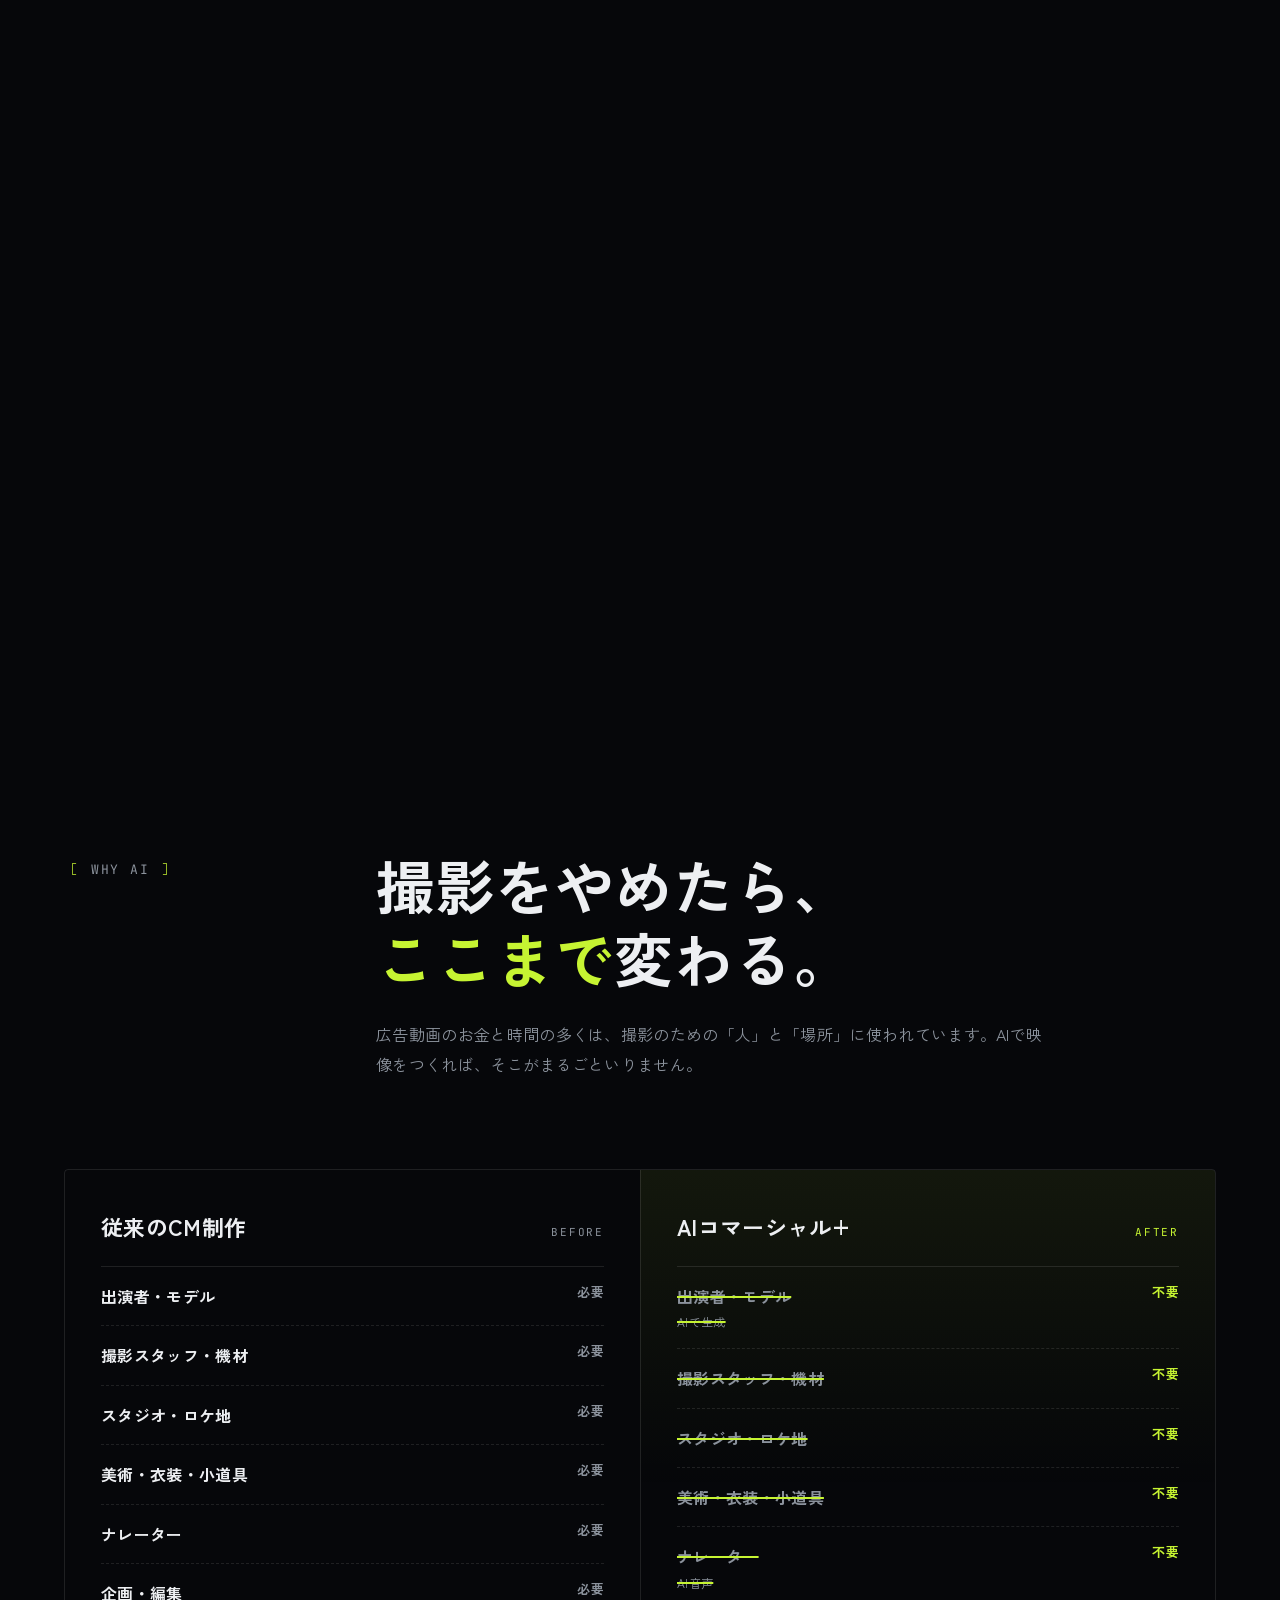
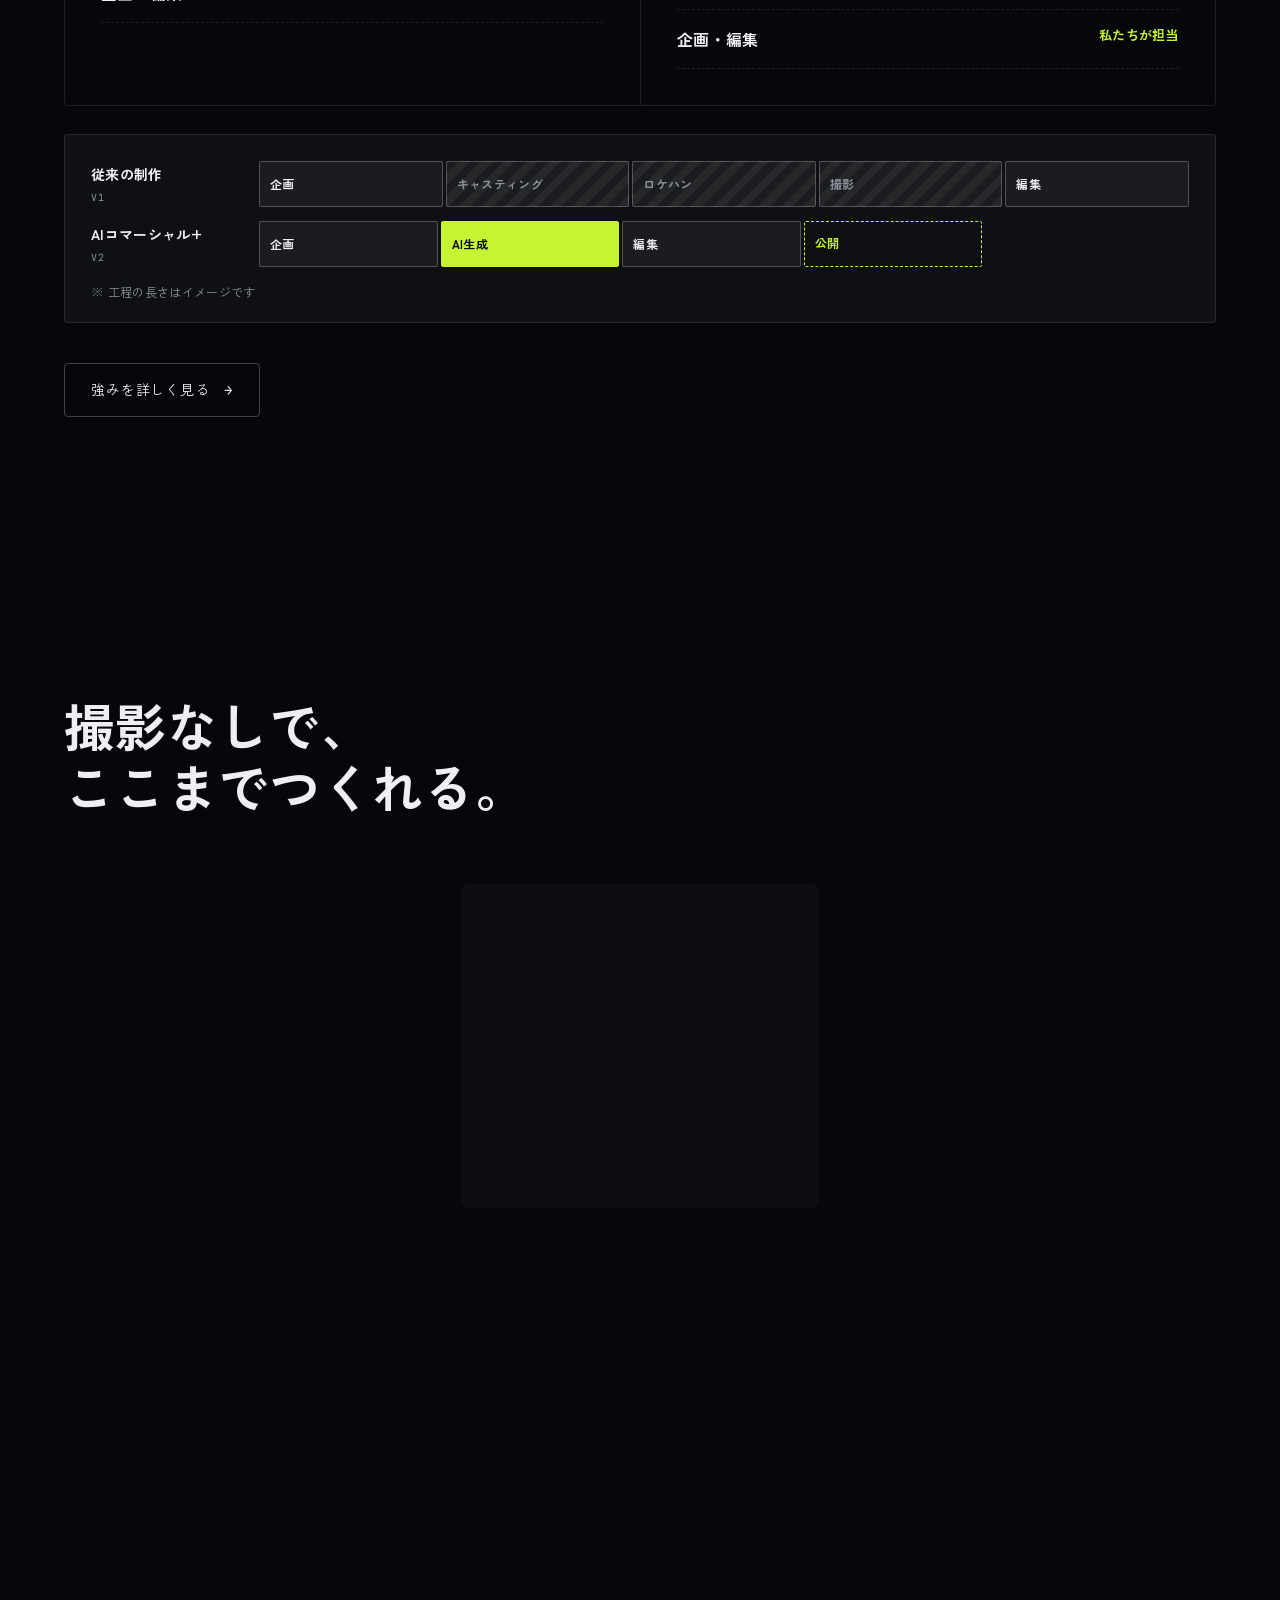
==== commit 1a67435f: "ヒーローにスクロール演出を追加し、見出しが薄く表示される不具合を修正 - ヒーロー：画面に留まったまま映像が暗く沈み、見出しが大きく浮かび上がって   「安く」「速く」が光る。周りの小さな情報は消え、" ====
--- a/index.html
+++ b/index.html
@@ -57,7 +57,8 @@
 <main>
 
 <!-- ===== ヒーロー ===== -->
-<section class="hero" aria-labelledby="hero-title">
+<section class="hero" data-scene aria-labelledby="hero-title">
+<div class="hero-stage">
 <!-- assets/hero.mp4 → assets/hero-2.mp4 の順に流れる -->
 <div class="hero-media" aria-hidden="true"><video class="hero-video" src="assets/hero.mp4" data-next="assets/hero-2.mp4" muted playsinline preload="auto"></video></div>
 <div class="hero-shade" aria-hidden="true"></div>
@@ -80,6 +81,7 @@
 <a class="hero-card" href="price.html"><video data-auto src="assets/service-banner.mp4" muted loop playsinline preload="metadata" aria-hidden="true"></video><span>PRICE <i aria-hidden="true">▶</i></span></a>
 </div>
 <p class="scroll-cue" aria-hidden="true">⟨↓ SCROLL DOWN ↓⟩</p>
+</div>
 </section>
 
 <!-- ===== スクロールで横に流れる大きな文字 ===== -->
@@ -145,9 +147,9 @@
 <video src="assets/service-banner.mp4" muted loop playsinline preload="metadata"></video>
 </div>
 <ol class="ch-list">
-<li class="ch"><small>STEP — PLANNING</small><h3>企画・絵コンテ</h3><p>AIで切り口の違う企画とキャッチコピーを何案も出し、勝てそうな案に絞って提案します。</p></li>
-<li class="ch"><small>STEP — PRODUCTION</small><h3>AIで映像制作</h3><p>動画生成AIで映像をつくり、ナレーション・BGM・テロップを入れて編集します。</p></li>
-<li class="ch"><small>STEP — DELIVERY</small><h3>確認して、すぐ公開</h3><p>修正を反映して完成。媒体ごとのサイズと尺に書き出して納品します。</p></li>
+<li class="chapter"><small>STEP — PLANNING</small><h3>企画・絵コンテ</h3><p>AIで切り口の違う企画とキャッチコピーを何案も出し、勝てそうな案に絞って提案します。</p></li>
+<li class="chapter"><small>STEP — PRODUCTION</small><h3>AIで映像制作</h3><p>動画生成AIで映像をつくり、ナレーション・BGM・テロップを入れて編集します。</p></li>
+<li class="chapter"><small>STEP — DELIVERY</small><h3>確認して、すぐ公開</h3><p>修正を反映して完成。媒体ごとのサイズと尺に書き出して納品します。</p></li>
 </ol>
 </div>
 </section>
--- a/assets/site.css
+++ b/assets/site.css
@@ -151,6 +151,8 @@
 
 /* ---------- ヒーロー ---------- */
 .hero { position: relative; height: 100svh; min-height: 640px; overflow: hidden; }
+.hero-stage { position: relative; height: 100%; }
+.hero-media::after { content: ''; position: absolute; inset: 0; background: var(--bg); opacity: 0; pointer-events: none; }
 .hero-media { position: absolute; inset: 0; background: radial-gradient(70% 80% at 70% 40%, #14224F 0%, #07080B 70%); }
 .hero-video { position: absolute; inset: 0; width: 100%; height: 100%; object-fit: cover; opacity: 0; transition: opacity 1s; }
 .hero-video.is-ready { opacity: 1; }
@@ -158,7 +160,7 @@
 .hero-inner { position: absolute; inset: 0; display: flex; flex-direction: column; justify-content: flex-end; padding: 0 var(--gutter) clamp(90px, 12vh, 140px); }
 .hero-kicker { font-family: var(--font-mono); font-size: 12px; letter-spacing: .2em; color: var(--sub); margin-bottom: 22px; }
 .hero-kicker b { color: var(--lime); font-weight: 400; }
-.hero-title { font-weight: 700; font-size: clamp(40px, 6.2vw, 100px); line-height: 1.08; letter-spacing: -.01em; max-width: 12em; }
+.hero-title { font-weight: 700; font-size: clamp(40px, 6.2vw, 100px); line-height: 1.08; letter-spacing: -.01em; max-width: 12em; filter: drop-shadow(0 2px 16px rgba(6,7,10,.6)); }
 .hero-title em { font-style: normal; color: var(--lime); }
 .nb { white-space: nowrap; }
 .hero-rot { margin-top: 22px; font-family: var(--font-en); font-size: clamp(20px, 2.6vw, 36px); font-weight: 500; color: var(--sub); }
@@ -427,9 +429,9 @@
 .ch-media video { position: absolute; inset: 0; width: 100%; height: 100%; object-fit: cover; }
 .ch-media video + video { display: none; }
 .ch-list { list-style: none; padding: 0; display: grid; gap: 28px; }
-.ch small { font-family: var(--font-mono); font-size: 11px; letter-spacing: .16em; color: var(--lime); }
-.ch h3 { margin-top: 6px; font-size: clamp(22px, 2.4vw, 34px); line-height: 1.3; }
-.ch p { margin-top: 10px; color: var(--sub); font-size: 15px; }
+.chapter small { font-family: var(--font-mono); font-size: 11px; letter-spacing: .16em; color: var(--lime); }
+.chapter h3 { margin-top: 6px; font-size: clamp(22px, 2.4vw, 34px); line-height: 1.3; }
+.chapter p { margin-top: 10px; color: var(--sub); font-size: 15px; }
 @media (max-width: 860px) { .chapters .scene-stage { grid-template-columns: 1fr; } .ch-media { aspect-ratio: 16 / 10; } }
 
 /* 制作例：列ごとに違う速さで流れる */
@@ -458,6 +460,19 @@
   .kinetic .scene-stage, .expand .scene-stage, .chapters .scene-stage { position: sticky; top: 0; height: 100vh; height: 100svh; overflow: hidden; }
   .kinetic .scene-stage { padding: 80px 0 32px; }
 
+  /* ヒーロー：留まっているあいだに映像が暗く沈み、見出しが大きく浮かび上がる
+     .hero-fade の opacity / transform は登場の動きが使うので、ここでは filter と translate / scale で動かす */
+  .hero { height: 200vh; min-height: 0; overflow: visible; }
+  .hero-stage { position: sticky; top: 0; height: 100vh; height: 100svh; min-height: 640px; overflow: hidden; }
+  .hero-video.is-ready { filter: brightness(calc(1 - var(--p) * .45)) saturate(calc(1 - var(--p) * .5)) blur(calc(var(--p) * 6px)); scale: calc(1 + var(--p) * .12); }
+  .hero-media::after { opacity: calc(var(--p) * .55); }
+  .hero-title { transform-origin: left bottom; translate: 0 calc(var(--p) * -12vh); scale: calc(1 + var(--p) * .16); }
+  /* 1 文字ずつの枠で切れないよう、影は text-shadow ではなく em 全体の drop-shadow で付ける */
+  .hero-title em { filter: drop-shadow(0 0 calc(var(--p) * 18px) rgba(198,244,50,.6)); }
+  .hero-actions { translate: 0 calc(var(--p) * -12vh); }
+  .hero-kicker, .hero-rot, .hero-data, .hero-cards, .scroll-cue { filter: opacity(max(0, calc(1 - var(--p) * 3))); }
+  .hero-kicker, .hero-rot { translate: 0 calc(var(--p) * -12vh); }
+
   /* 私たちについて：留まっているあいだに文章が光りきり、最後にボタンが上がってくる */
   .about-scene { height: 220vh; padding: 0; }
   .about-scene .scene-stage { position: sticky; top: 0; height: 100vh; height: 100svh; display: flex; flex-direction: column; justify-content: center; }
@@ -490,8 +505,8 @@
   .ch-media video + video { display: block; }
   .ch-media video { opacity: 0; clip-path: inset(100% 0 0 0); transform: scale(1.15); transition: clip-path 1s var(--ease), transform 1.4s var(--ease), opacity 0s 1s; }
   .ch-media video.is-on { z-index: 1; opacity: 1; clip-path: inset(0); transform: none; transition: clip-path 1s var(--ease), transform 1.4s var(--ease), opacity 0s; }
-  .ch { opacity: .22; transition: opacity .6s var(--ease); }
-  .ch.is-on { opacity: 1; }
+  .chapter { opacity: .22; transition: opacity .6s var(--ease); }
+  .chapter.is-on { opacity: 1; }
   @media (max-width: 860px) {
     .chapters .scene-stage { align-content: center; gap: 20px; }
     .ch-side { display: flex; align-items: center; justify-content: space-between; gap: 16px; }
@@ -499,8 +514,8 @@
     .ch-count b { display: inline; font-size: 40px; margin-right: 6px; }
     .ch-bar { display: none; }
     .ch-media { height: 38vh; }
-    .ch { display: none; }
-    .ch.is-on { display: block; }
+    .chapter { display: none; }
+    .chapter.is-on { display: block; }
   }
 
   /* 列ごとに速さと向きを変える */
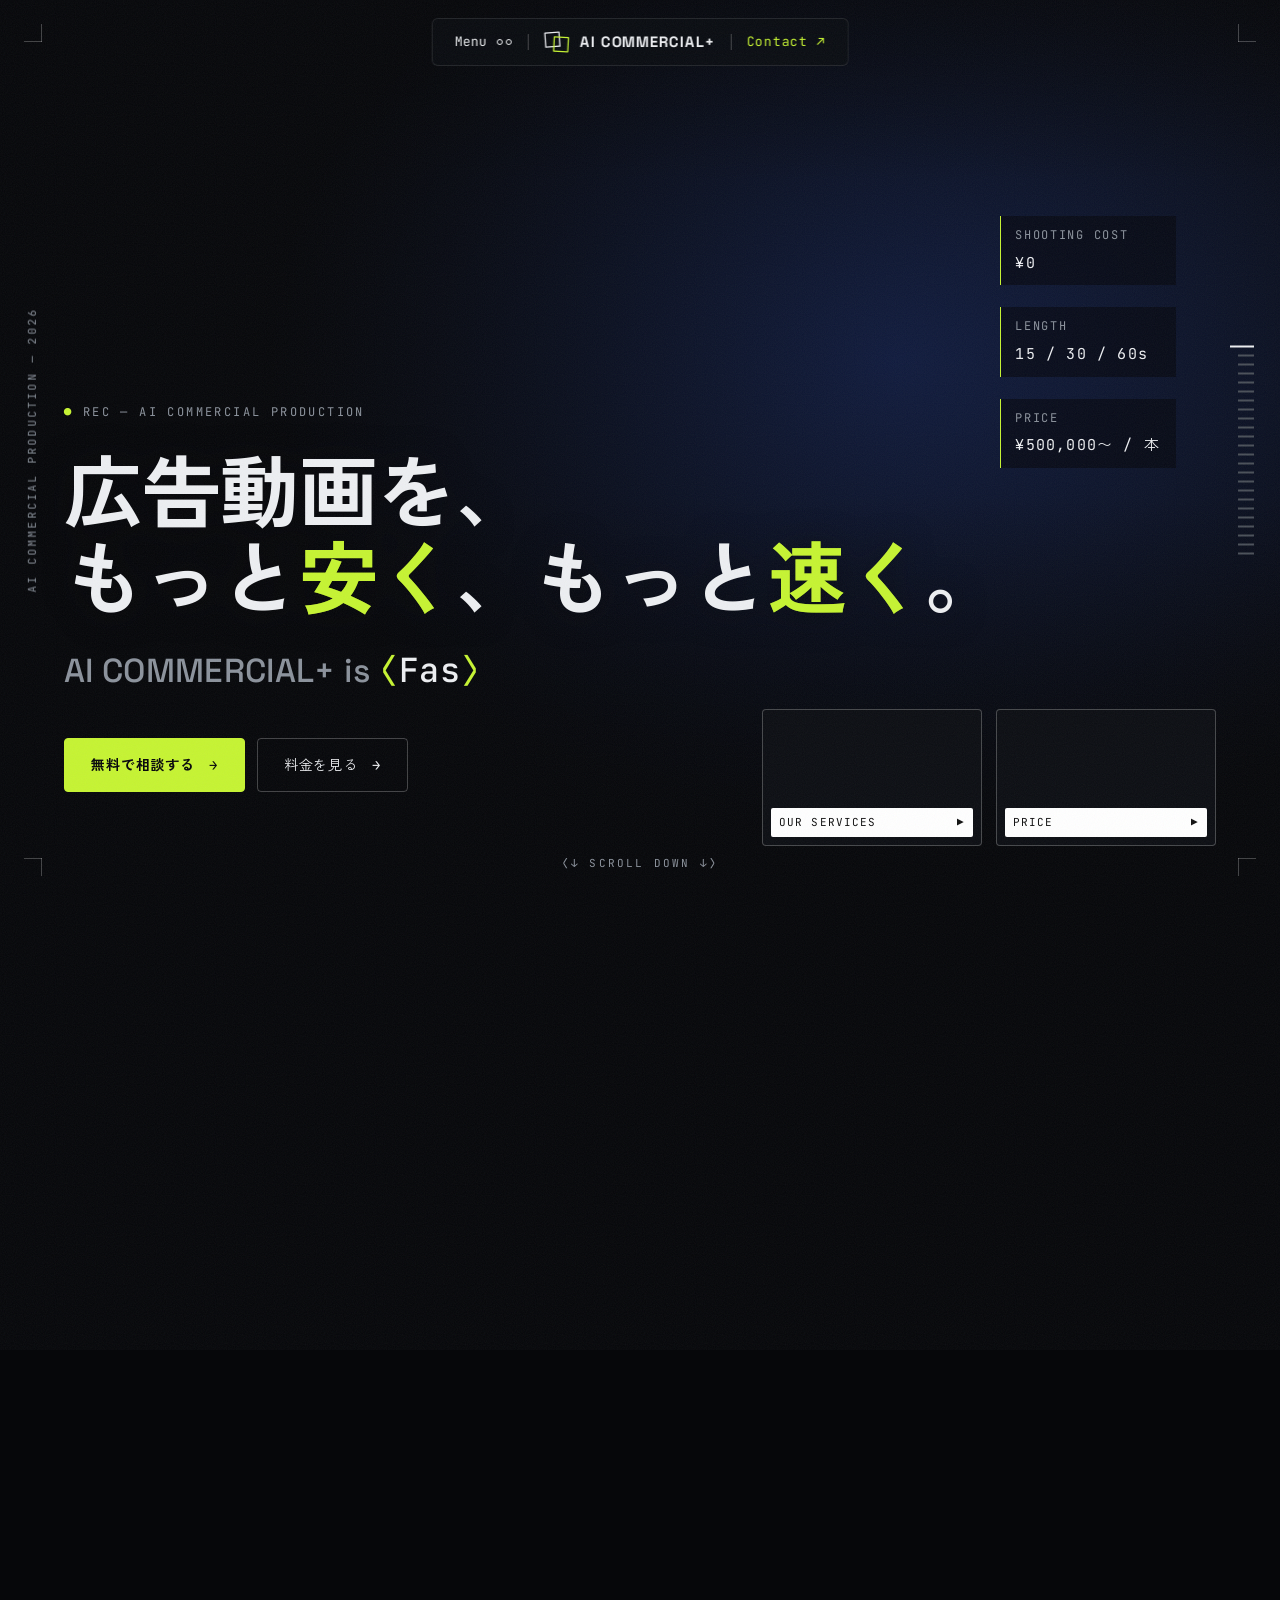
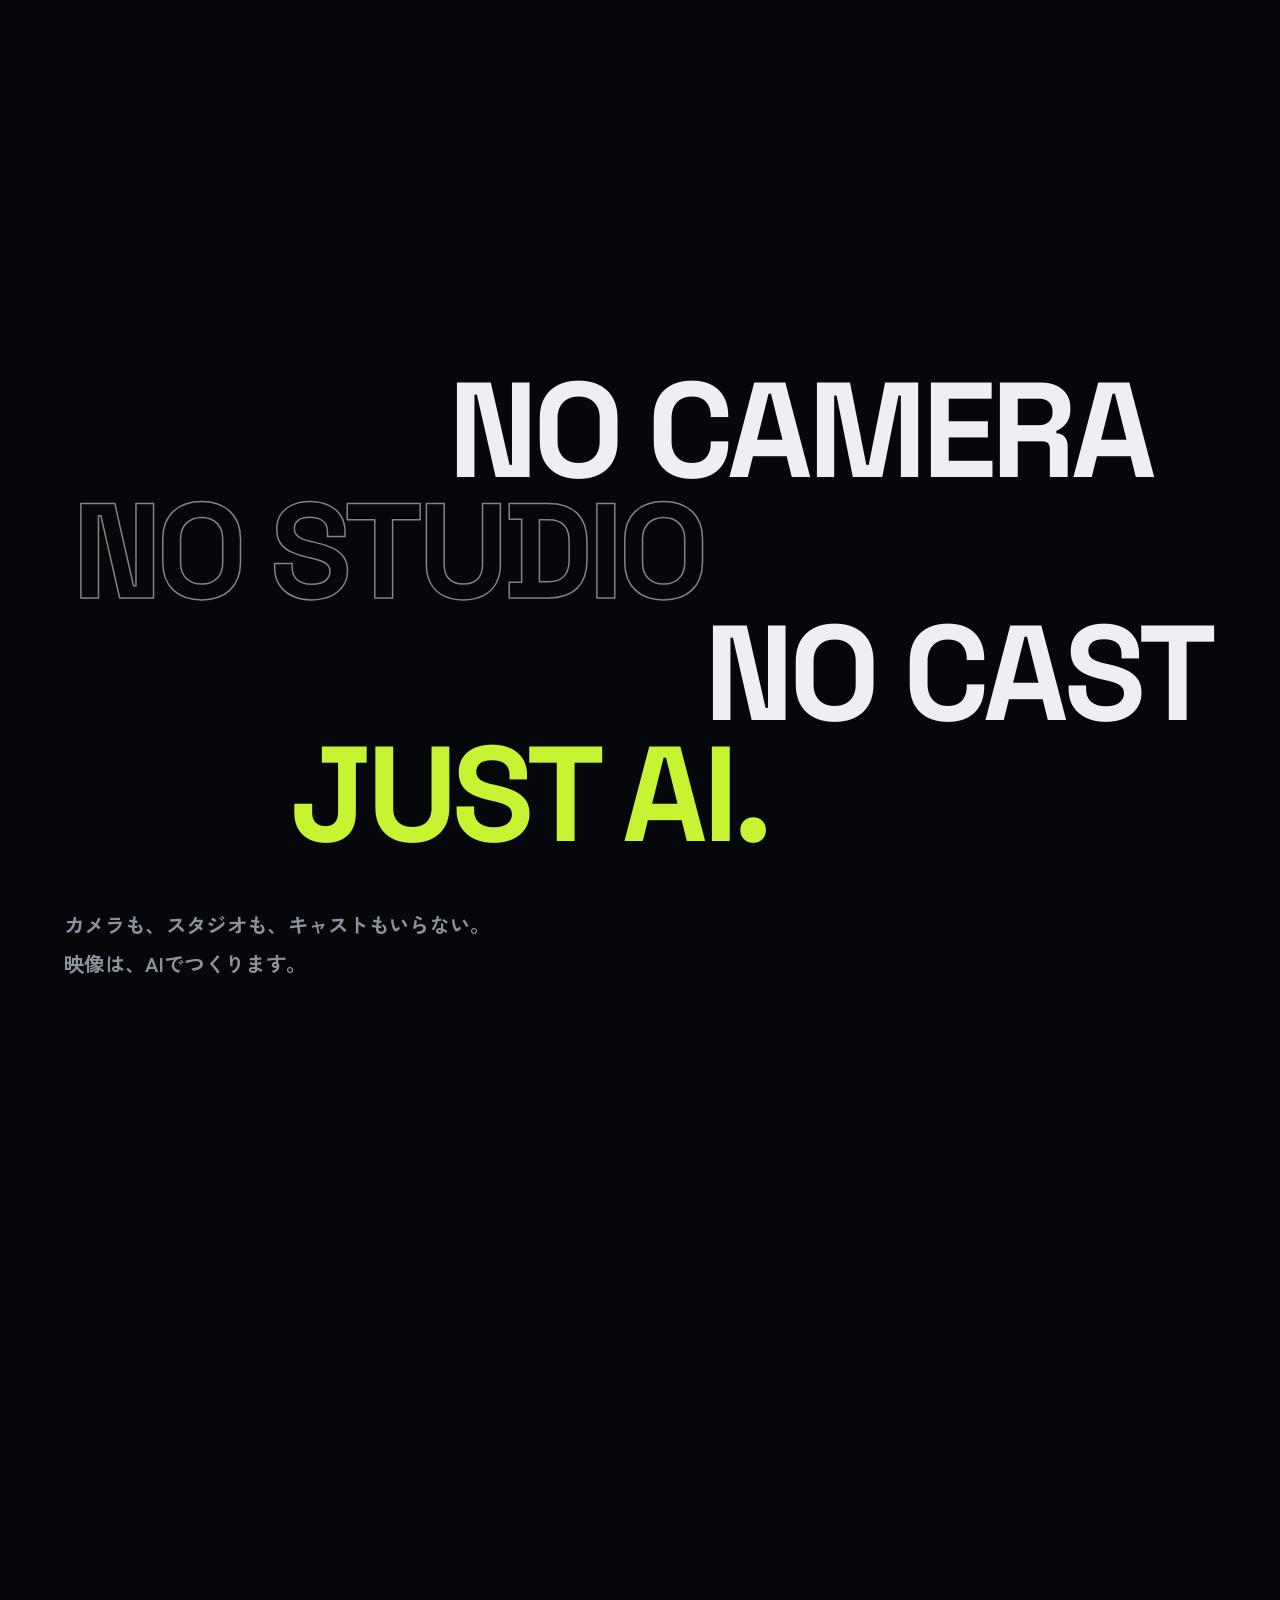
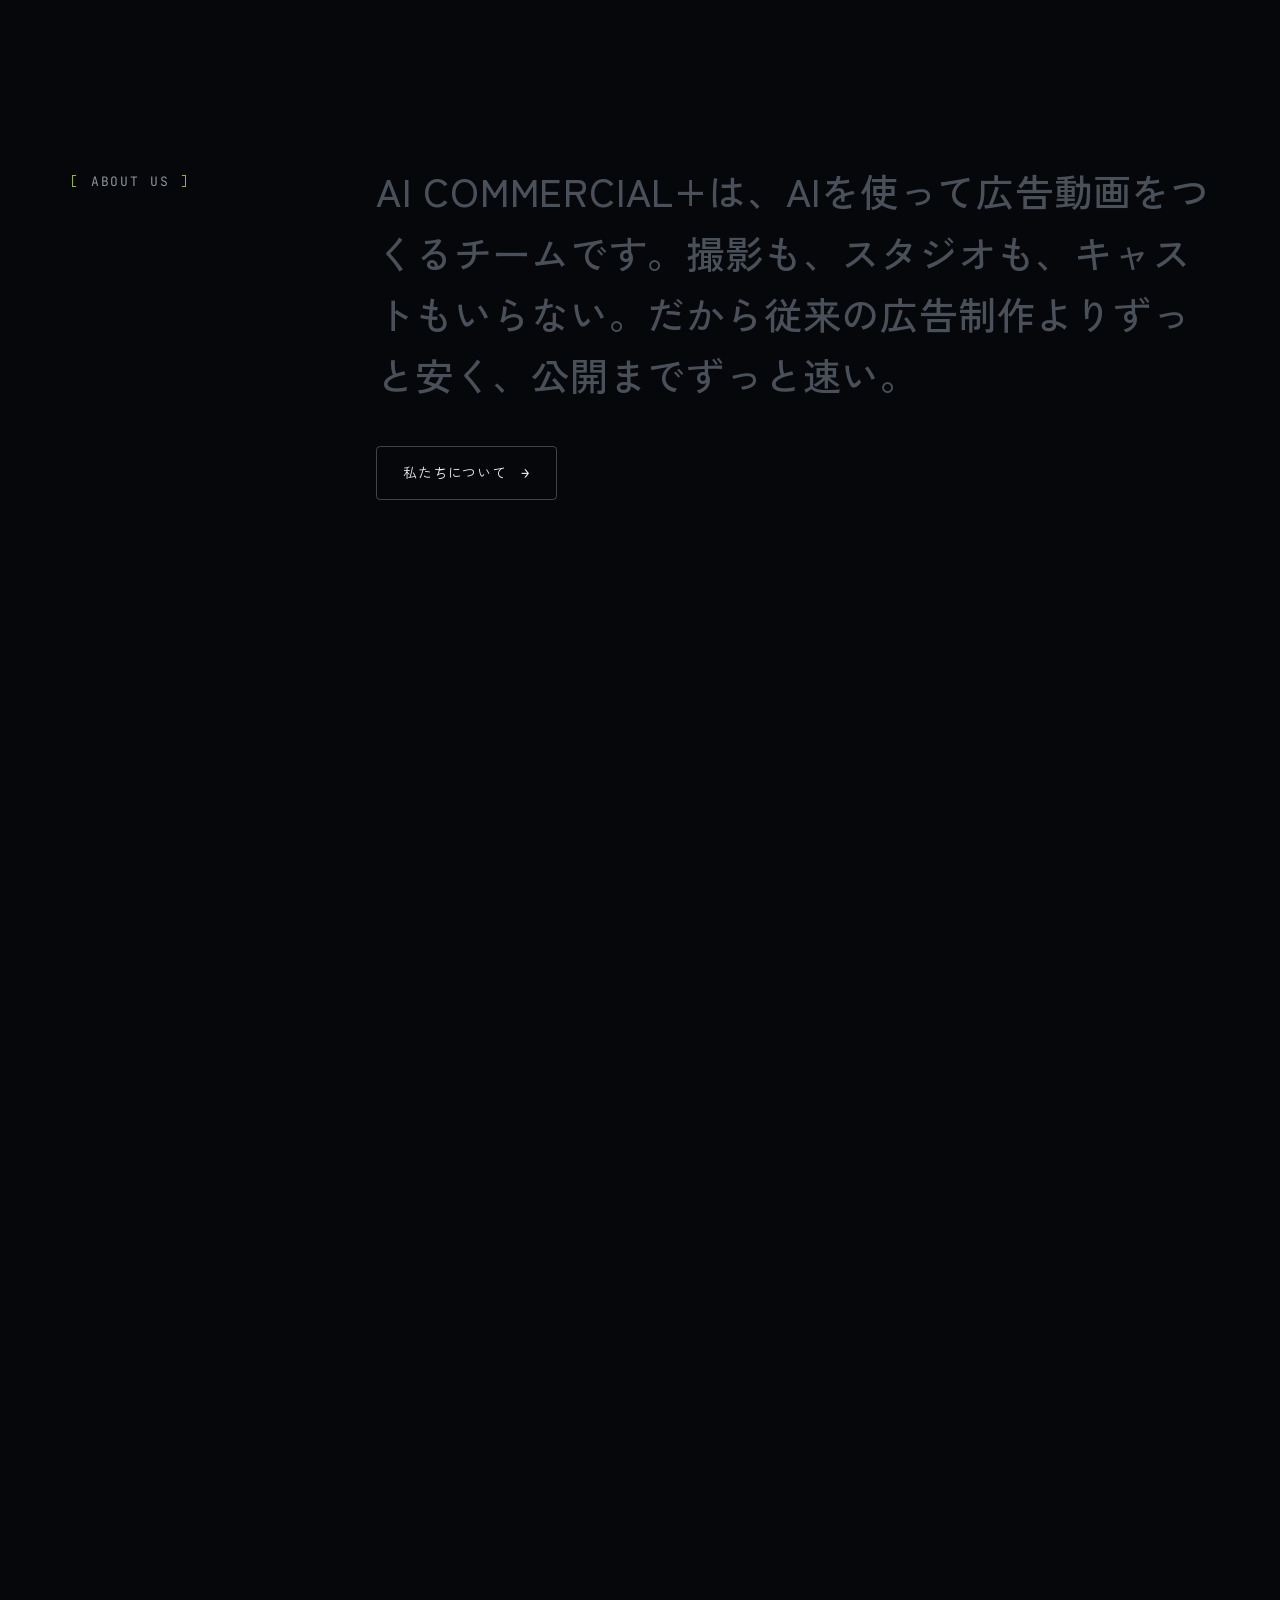
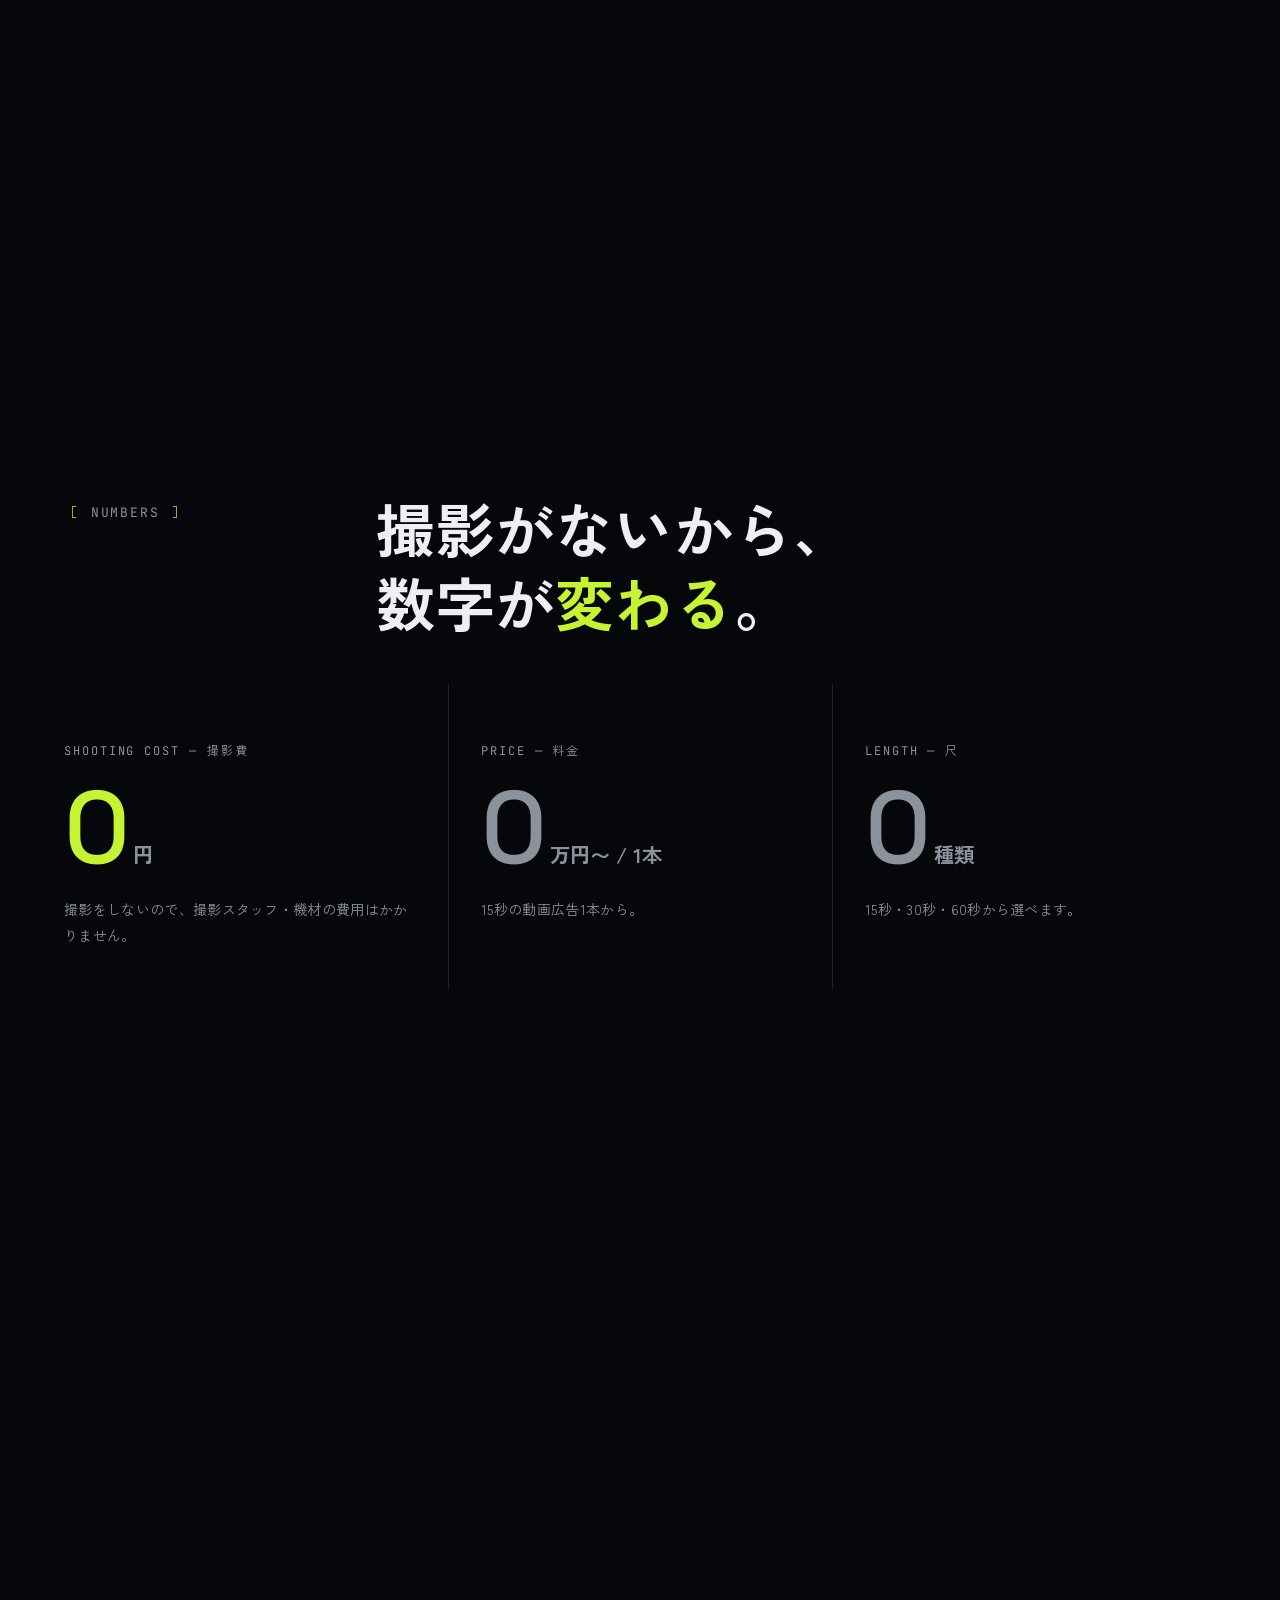
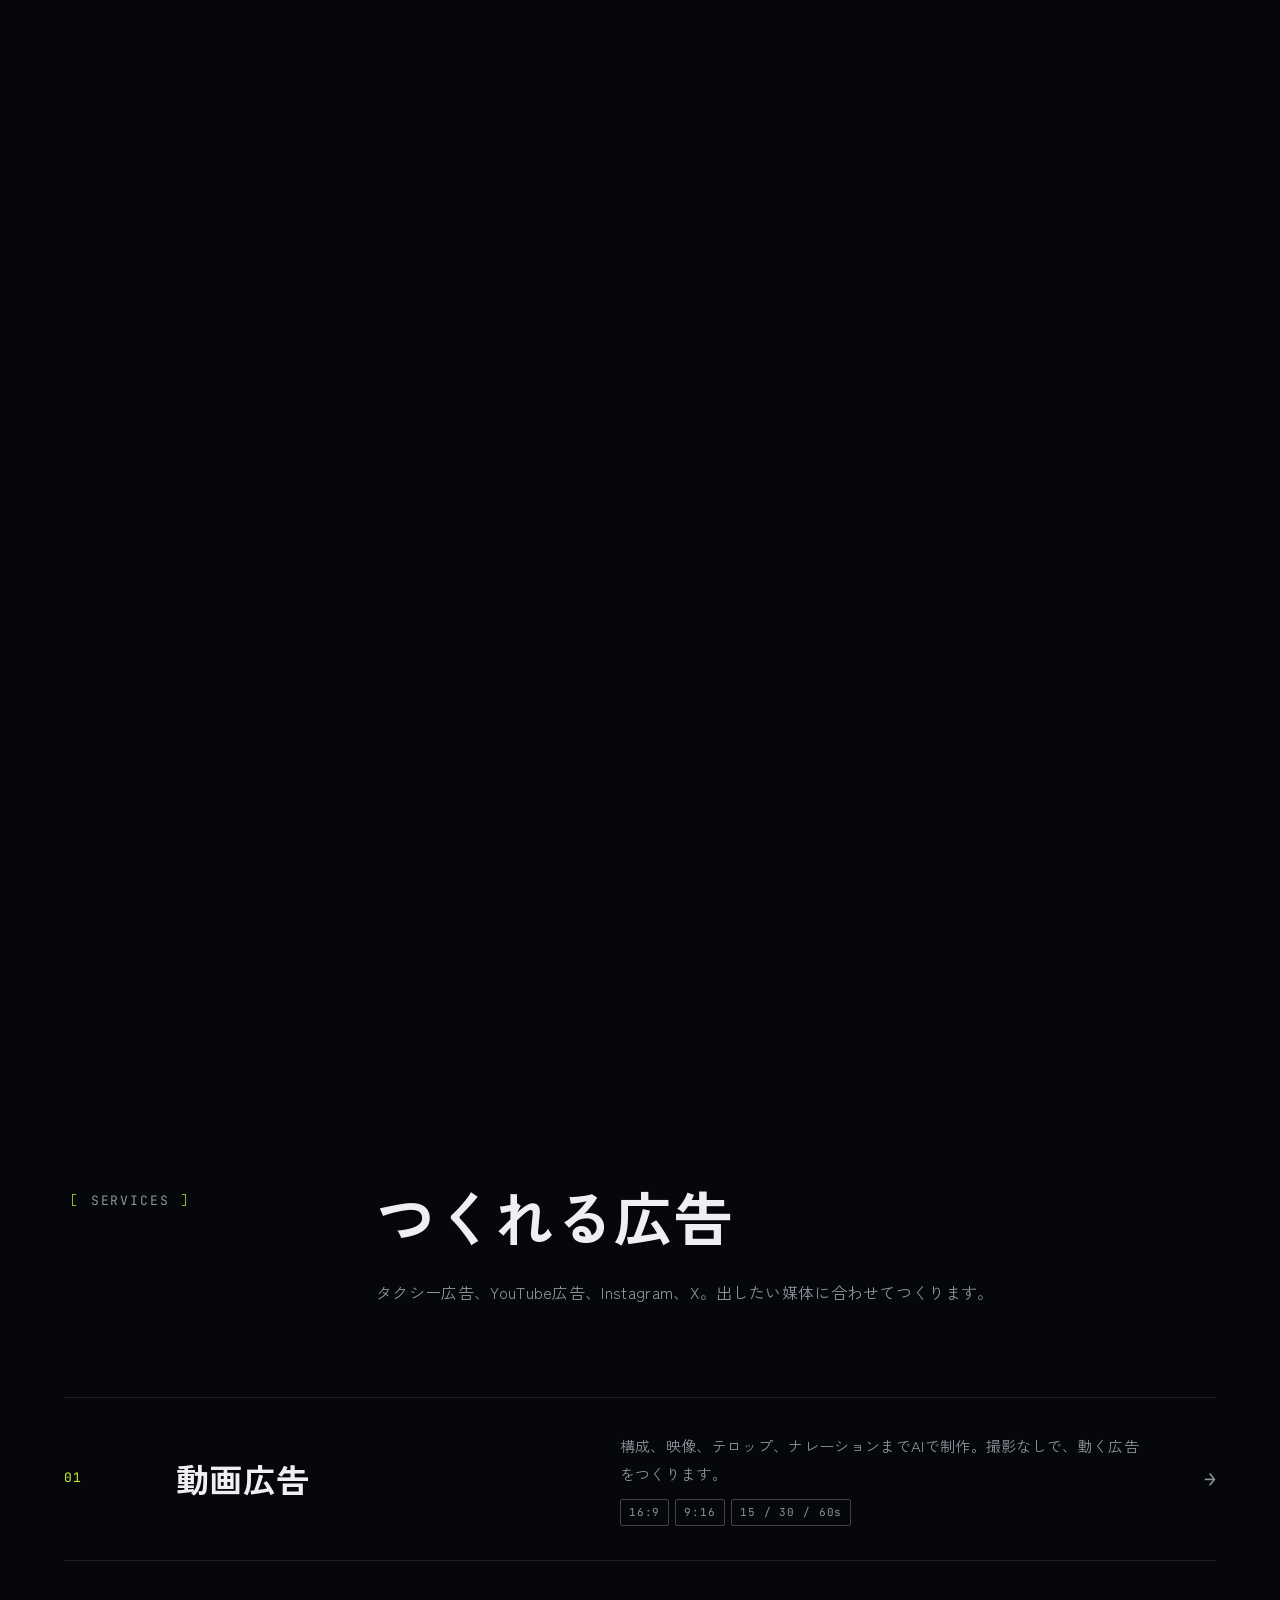
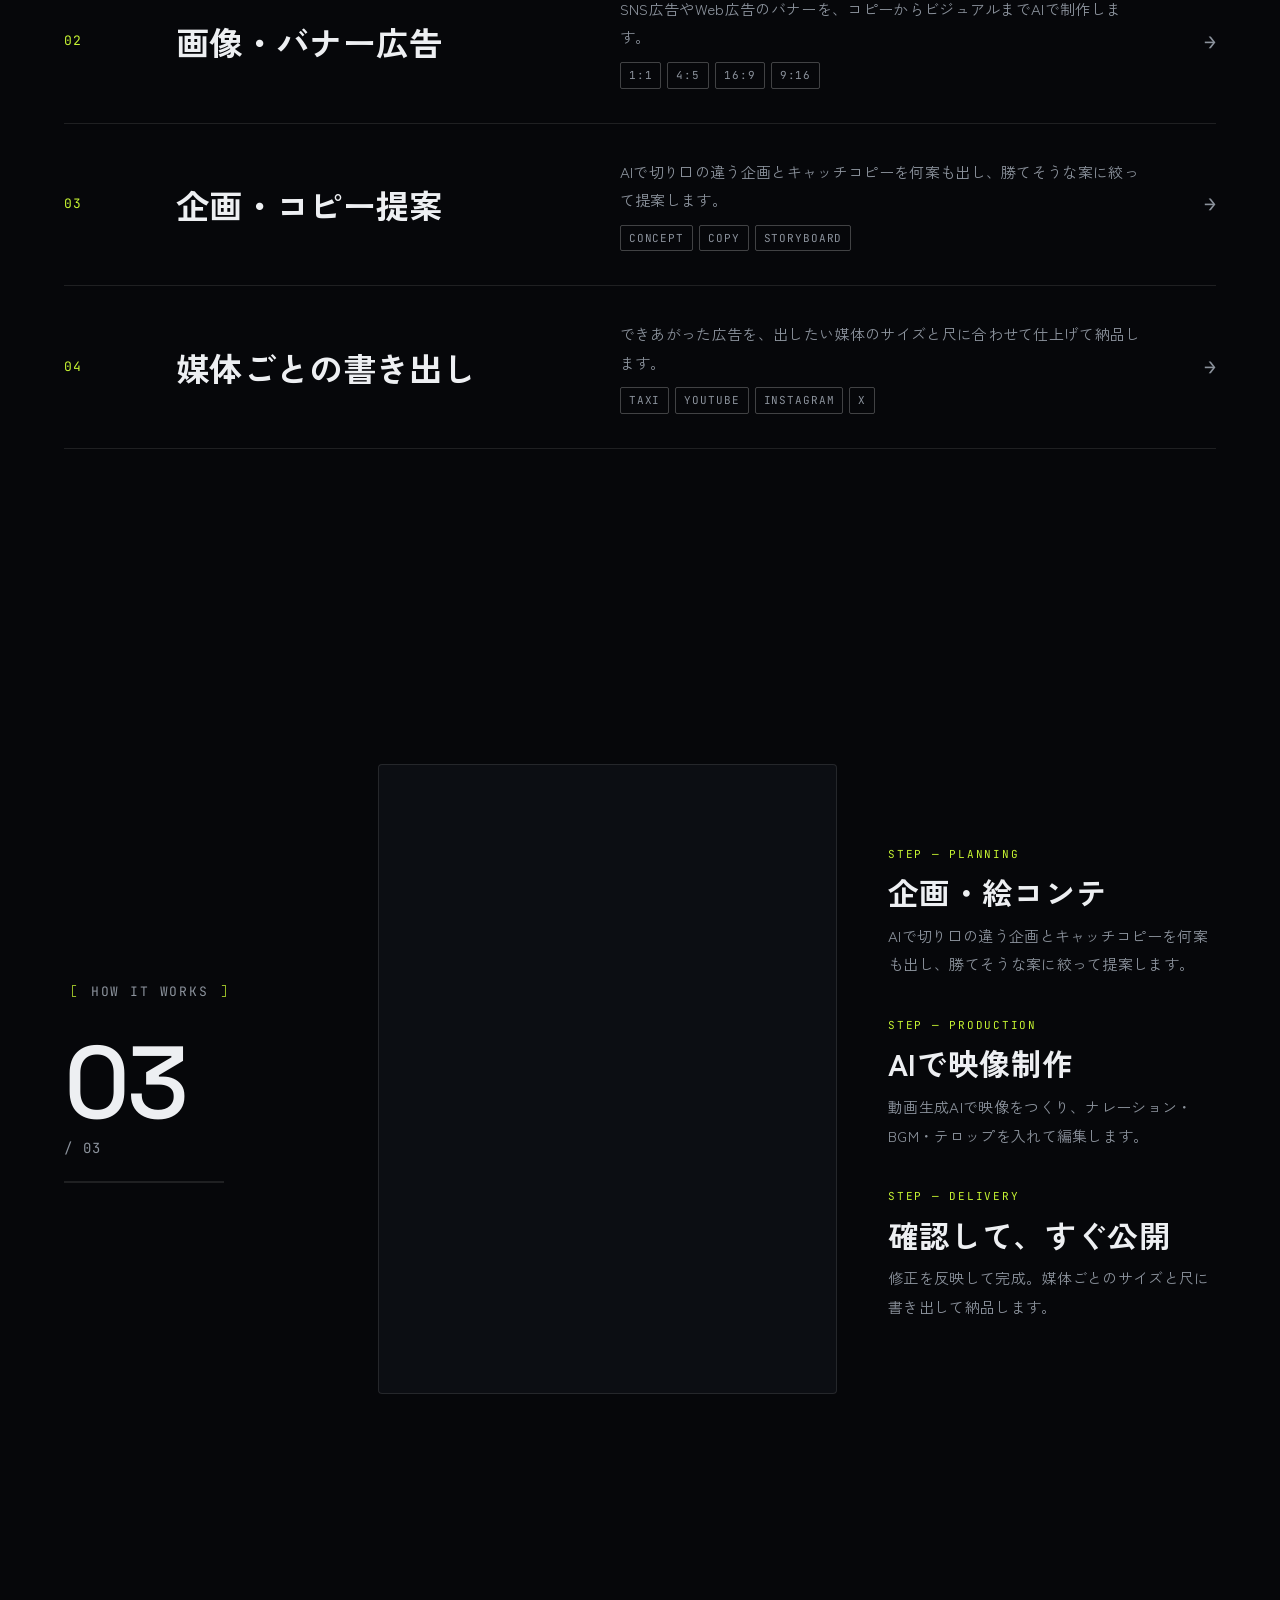
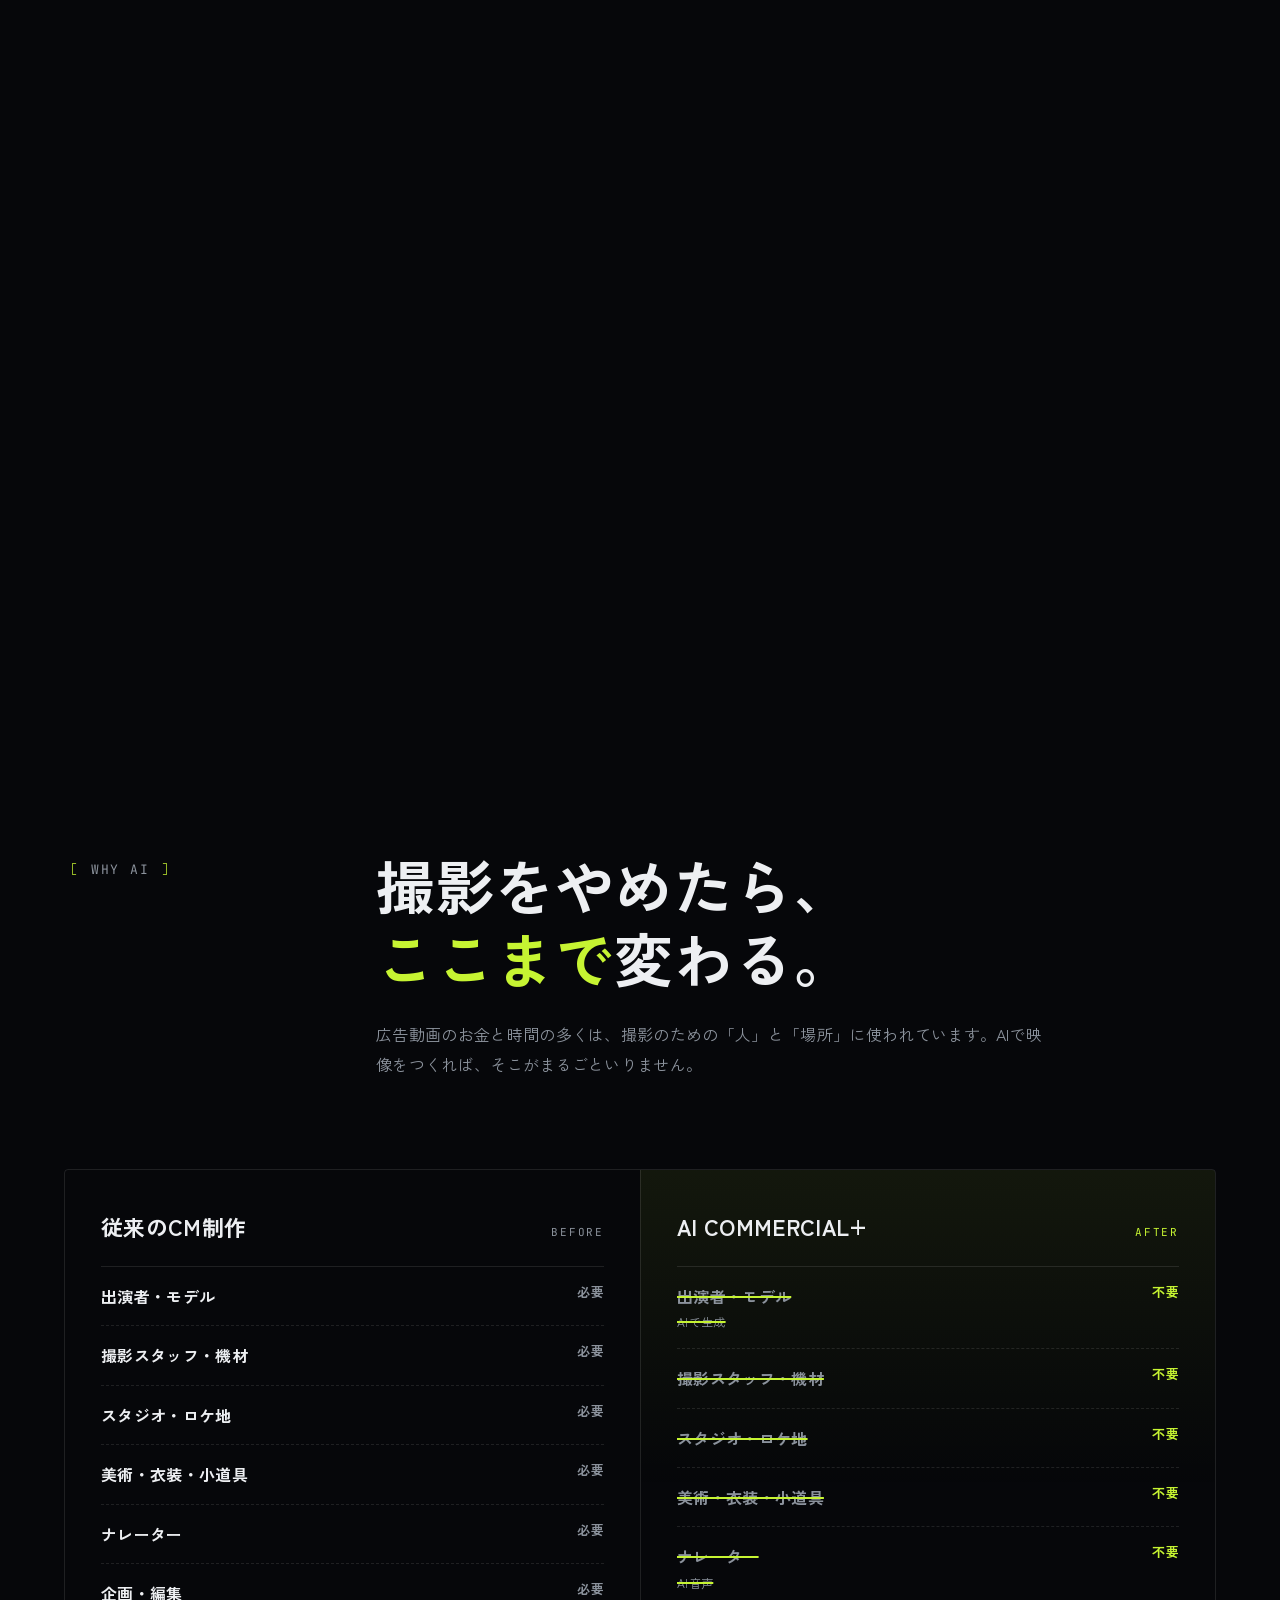
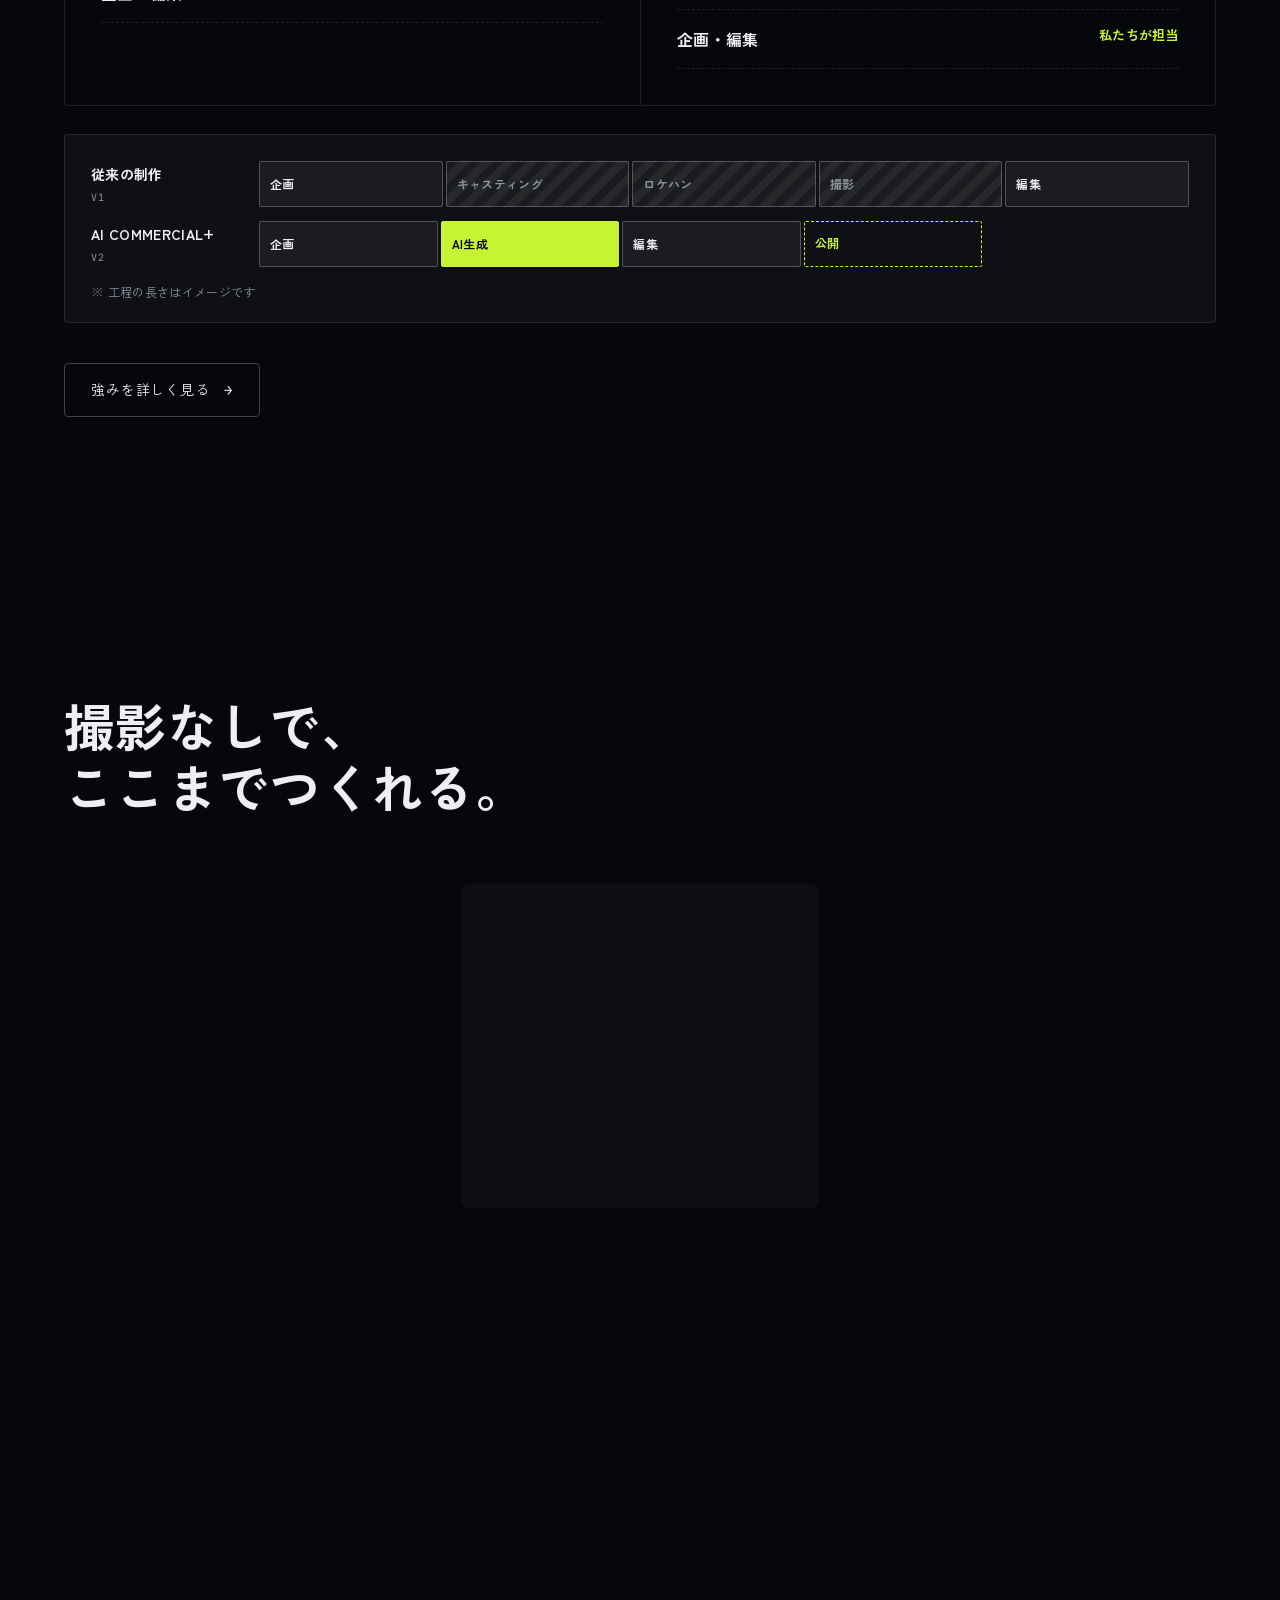
==== commit 4bd9e6fe: "Merge branch 'add-scroll-animations' # Conflicts: #	index.html" ====
--- a/index.html
+++ b/index.html
@@ -3,7 +3,7 @@
 <head>
 <meta charset="UTF-8">
 <meta name="viewport" content="width=device-width, initial-scale=1.0">
-<title>AIコマーシャル+｜AIでつくる広告動画制作</title>
+<title>AI COMMERCIAL+｜AIでつくる広告動画制作</title>
 <meta name="description" content="AIを使って広告動画を制作。撮影なしだから、従来の広告制作よりずっと安く、公開までずっと速い。">
 <meta name="theme-color" content="#06070A">
 <link rel="preconnect" href="https://fonts.googleapis.com">
@@ -34,7 +34,7 @@
 
 <header class="capsule">
 <button class="menu-btn" type="button" aria-expanded="false" aria-controls="menu"><span class="menu-word">Menu</span><i aria-hidden="true"><b></b><b></b></i></button>
-<a class="brand" href="index.html" aria-label="AIコマーシャル+ トップへ"><svg viewBox="100 120 330 280" fill="none" aria-hidden="true"><rect class="logo-sq logo-sq--a" x="120" y="140" width="180" height="180" stroke="currentColor" stroke-width="16" stroke-linejoin="round"/><rect class="logo-sq logo-sq--b" x="230" y="200" width="180" height="180" stroke="#C6F432" stroke-width="16" stroke-linejoin="round"/></svg><span>AIコマーシャル+</span></a>
+<a class="brand" href="index.html" aria-label="AI COMMERCIAL+ トップへ"><svg viewBox="100 120 330 280" fill="none" aria-hidden="true"><rect class="logo-sq logo-sq--a" x="120" y="140" width="180" height="180" stroke="currentColor" stroke-width="16" stroke-linejoin="round"/><rect class="logo-sq logo-sq--b" x="230" y="200" width="180" height="180" stroke="#C6F432" stroke-width="16" stroke-linejoin="round"/></svg><span>AI COMMERCIAL+</span></a>
 <a class="cap-contact" href="#contact">Contact ↗</a>
 </header>
 <nav id="menu" class="menu" aria-label="メニュー">
@@ -65,7 +65,7 @@
 <div class="hero-inner">
 <p class="hero-kicker hero-fade"><b>●</b> REC — AI COMMERCIAL PRODUCTION</p>
 <h1 class="hero-title" id="hero-title" data-split>広告動画を、<br><span class="nb">もっと<em>安く</em>、</span><span class="nb">もっと<em>速く</em>。</span></h1>
-<p class="hero-rot hero-fade">AIコマーシャル+ is <span class="br">⟨</span><span class="rot" data-words="Cheaper.|Faster.|Shoot-free.|Endless ideas.">Cheaper.</span><span class="br">⟩</span></p>
+<p class="hero-rot hero-fade">AI COMMERCIAL+ is <span class="br">⟨</span><span class="rot" data-words="Cheaper.|Faster.|Shoot-free.|Endless ideas.">Cheaper.</span><span class="br">⟩</span></p>
 <div class="hero-actions hero-fade">
 <a class="btn btn--lime" href="#contact">無料で相談する <span class="arrow">→</span></a>
 <a class="btn" href="price.html">料金を見る <span class="arrow">→</span></a>
@@ -101,7 +101,7 @@
 <div class="head">
 <span class="label" id="about-label">About us</span>
 <div>
-<p class="glow-text">AIコマーシャル+は、AIを使って広告動画をつくるチームです。撮影も、スタジオも、キャストもいらない。だから従来の広告制作より<em>ずっと安く</em>、公開まで<em>ずっと速い</em>。</p>
+<p class="glow-text">AI COMMERCIAL+は、AIを使って広告動画をつくるチームです。撮影も、スタジオも、キャストもいらない。だから従来の広告制作より<em>ずっと安く</em>、公開まで<em>ずっと速い</em>。</p>
 <p class="about-more"><a class="btn" href="about.html">私たちについて <span class="arrow">→</span></a></p>
 </div>
 </div>
@@ -125,7 +125,7 @@
 <div class="wrap">
 <div class="head"><span class="label" id="svc-label">Services</span><div><h2 class="title" data-reveal>つくれる広告</h2><p class="lead" data-reveal>タクシー広告、YouTube広告、Instagram、X。出したい媒体に合わせてつくります。</p></div></div>
 <div class="rows">
-<a class="row" href="service.html" data-reveal><span class="no">01</span><h3>動画広告</h3><div><p>構成、映像、テロップ、ナレーションまでAIで制作。撮影なしで、動く広告をつくります。</p><div class="tags"><span>16:9</span><span>9:16</span><span>15 / 30 / 60s</span></div></div><span class="go">→</span><span class="row-preview"><video src="assets/service-video.mp4" muted loop playsinline preload="metadata" aria-hidden="true"></video></span></a>
+<a class="row" href="service.html" data-reveal><span class="no">01</span><h3>動画広告</h3><div><p>構成、映像、テロップ、ナレーションまでAIで制作。撮影なしで、動く広告をつくります。</p><div class="tags"><span>16:9</span><span>9:16</span><span>15 / 30 / 60s</span></div></div><span class="go">→</span><span class="row-preview"><video src="assets/service-ad.mp4" muted loop playsinline preload="metadata" aria-hidden="true"></video></span></a>
 <a class="row" href="service.html" data-reveal><span class="no">02</span><h3>画像・バナー広告</h3><div><p>SNS広告やWeb広告のバナーを、コピーからビジュアルまでAIで制作します。</p><div class="tags"><span>1:1</span><span>4:5</span><span>16:9</span><span>9:16</span></div></div><span class="go">→</span><span class="row-preview"><video src="assets/service-banner.mp4" muted loop playsinline preload="metadata" aria-hidden="true"></video></span></a>
 <a class="row" href="service.html" data-reveal><span class="no">03</span><h3>企画・コピー提案</h3><div><p>AIで切り口の違う企画とキャッチコピーを何案も出し、勝てそうな案に絞って提案します。</p><div class="tags"><span>CONCEPT</span><span>COPY</span><span>STORYBOARD</span></div></div><span class="go">→</span><span class="row-preview"><video src="assets/service-plan.mp4" muted loop playsinline preload="metadata" aria-hidden="true"></video></span></a>
 <a class="row" href="service.html" data-reveal><span class="no">04</span><h3>媒体ごとの書き出し</h3><div><p>できあがった広告を、出したい媒体のサイズと尺に合わせて仕上げて納品します。</p><div class="tags"><span>TAXI</span><span>YOUTUBE</span><span>INSTAGRAM</span><span>X</span></div></div><span class="go">→</span><span class="row-preview"><video src="assets/hero-2.mp4" muted loop playsinline preload="metadata" aria-hidden="true"></video></span></a>
@@ -171,7 +171,7 @@
 </ul>
 </div>
 <div>
-<h3>AIコマーシャル+<small>AFTER</small></h3>
+<h3>AI COMMERCIAL+<small>AFTER</small></h3>
 <ul>
 <li class="cut"><span>出演者・モデル<small>AIで生成</small></span><span>不要</span></li>
 <li class="cut"><span>撮影スタッフ・機材</span><span>不要</span></li>
@@ -182,9 +182,9 @@
 </ul>
 </div>
 </div>
-<div style="margin-top: 28px"><div class="timeline" data-reveal role="img" aria-label="制作工程の比較。従来は企画、キャスティング、ロケハン、撮影、編集。AIコマーシャル+は企画、AI生成、編集のあと公開。">
+<div style="margin-top: 28px"><div class="timeline" data-reveal role="img" aria-label="制作工程の比較。従来は企画、キャスティング、ロケハン、撮影、編集。AI COMMERCIAL+は企画、AI生成、編集のあと公開。">
 <div class="tl-row"><span>従来の制作<small>V1</small></span><div class="tl"><span class="clip">企画</span><span class="clip clip--wait">キャスティング</span><span class="clip clip--wait">ロケハン</span><span class="clip clip--wait">撮影</span><span class="clip">編集</span></div></div>
-<div class="tl-row"><span>AIコマーシャル+<small>V2</small></span><div class="tl"><span class="clip">企画</span><span class="clip clip--ai">AI生成</span><span class="clip">編集</span><span class="clip clip--done">公開</span><span class="tl-rest"></span></div></div>
+<div class="tl-row"><span>AI COMMERCIAL+<small>V2</small></span><div class="tl"><span class="clip">企画</span><span class="clip clip--ai">AI生成</span><span class="clip">編集</span><span class="clip clip--done">公開</span><span class="tl-rest"></span></div></div>
 <p class="note">※ 工程の長さはイメージです</p>
 </div></div>
 <p style="margin-top: 40px" data-reveal><a class="btn" href="strengths.html">強みを詳しく見る <span class="arrow">→</span></a></p>
@@ -295,7 +295,7 @@
 <div class="wrap">
 <div class="footer-grid">
 <div>
-<p class="mono" style="color: var(--text)">AIコマーシャル+</p>
+<p class="mono" style="color: var(--text)">AI COMMERCIAL+</p>
 <p>AIでつくる広告動画制作。撮影なしで、安く、速く。</p>
 </div>
 <div>
@@ -321,7 +321,7 @@
 </div>
 <p class="wordmark" aria-hidden="true">AI COMMERCIAL<em>+</em></p>
 </div>
-<div class="wrap footer-bottom"><span>&copy; [年] AIコマーシャル+ ／ 運営：[運営者名]</span><span>END OF REEL</span></div>
+<div class="wrap footer-bottom"><span>&copy; [年] AI COMMERCIAL+ ／ 運営：[運営者名]</span><span>END OF REEL</span></div>
 </footer>
 <a class="float-cta is-hidden" href="#contact">無料相談 <span aria-hidden="true">→</span></a>
 <script src="assets/site.js" defer></script>
--- a/assets/site.css
+++ b/assets/site.css
@@ -1,5 +1,5 @@
 /* =========================================================
-   AIコマーシャル+ 全ページ共通スタイル
+   AI COMMERCIAL+ 全ページ共通スタイル
    暗い画面に映像を映えさせる、シネマティックな構成
    ========================================================= */
 
@@ -80,7 +80,7 @@
 .capsule > * { position: relative; }
 .capsule .menu-btn i { display: inline-flex; gap: 3px; }
 .capsule .menu-btn i b { width: 6px; height: 6px; border: 1px solid currentColor; border-radius: 50%; }
-.capsule .brand { font-family: var(--font-ja); font-weight: 900; font-size: 15px; letter-spacing: .04em; }
+.capsule .brand { font-family: var(--font-en); font-weight: 700; font-size: 15px; letter-spacing: .06em; }
 .capsule .brand svg { height: 22px; width: auto; overflow: visible; }
 .capsule .cap-contact { color: var(--lime); }
 .capsule > *:hover { color: var(--lime); }
@@ -168,7 +168,7 @@
 .hero-rot .rot { font-family: var(--font-mono); color: var(--text); }
 .hero-actions { margin-top: 36px; display: flex; gap: 12px; flex-wrap: wrap; }
 .hero-data { position: absolute; right: calc(var(--gutter) + 40px); top: 24%; display: grid; gap: 22px; font-family: var(--font-mono); font-size: 12px; letter-spacing: .14em; color: var(--sub); }
-.hero-data div { display: grid; gap: 2px; padding-left: 14px; border-left: 1px solid var(--lime); }
+.hero-data div { display: grid; gap: 2px; padding: 8px 16px 8px 14px; border-left: 1px solid var(--lime); background: rgba(6,7,10,.55); backdrop-filter: blur(8px); -webkit-backdrop-filter: blur(8px); }
 .hero-data b { font-size: 15px; color: var(--text); font-weight: 400; letter-spacing: .08em; }
 .hero-cards { position: absolute; right: var(--gutter); bottom: clamp(36px, 6vh, 64px); display: flex; gap: 14px; }
 .hero-card { position: relative; width: 220px; aspect-ratio: 16 / 10; border: 1px solid var(--line-strong); border-radius: 4px; overflow: hidden; text-decoration: none; background: var(--bg-2); transition: transform .4s var(--ease), border-color .3s; }
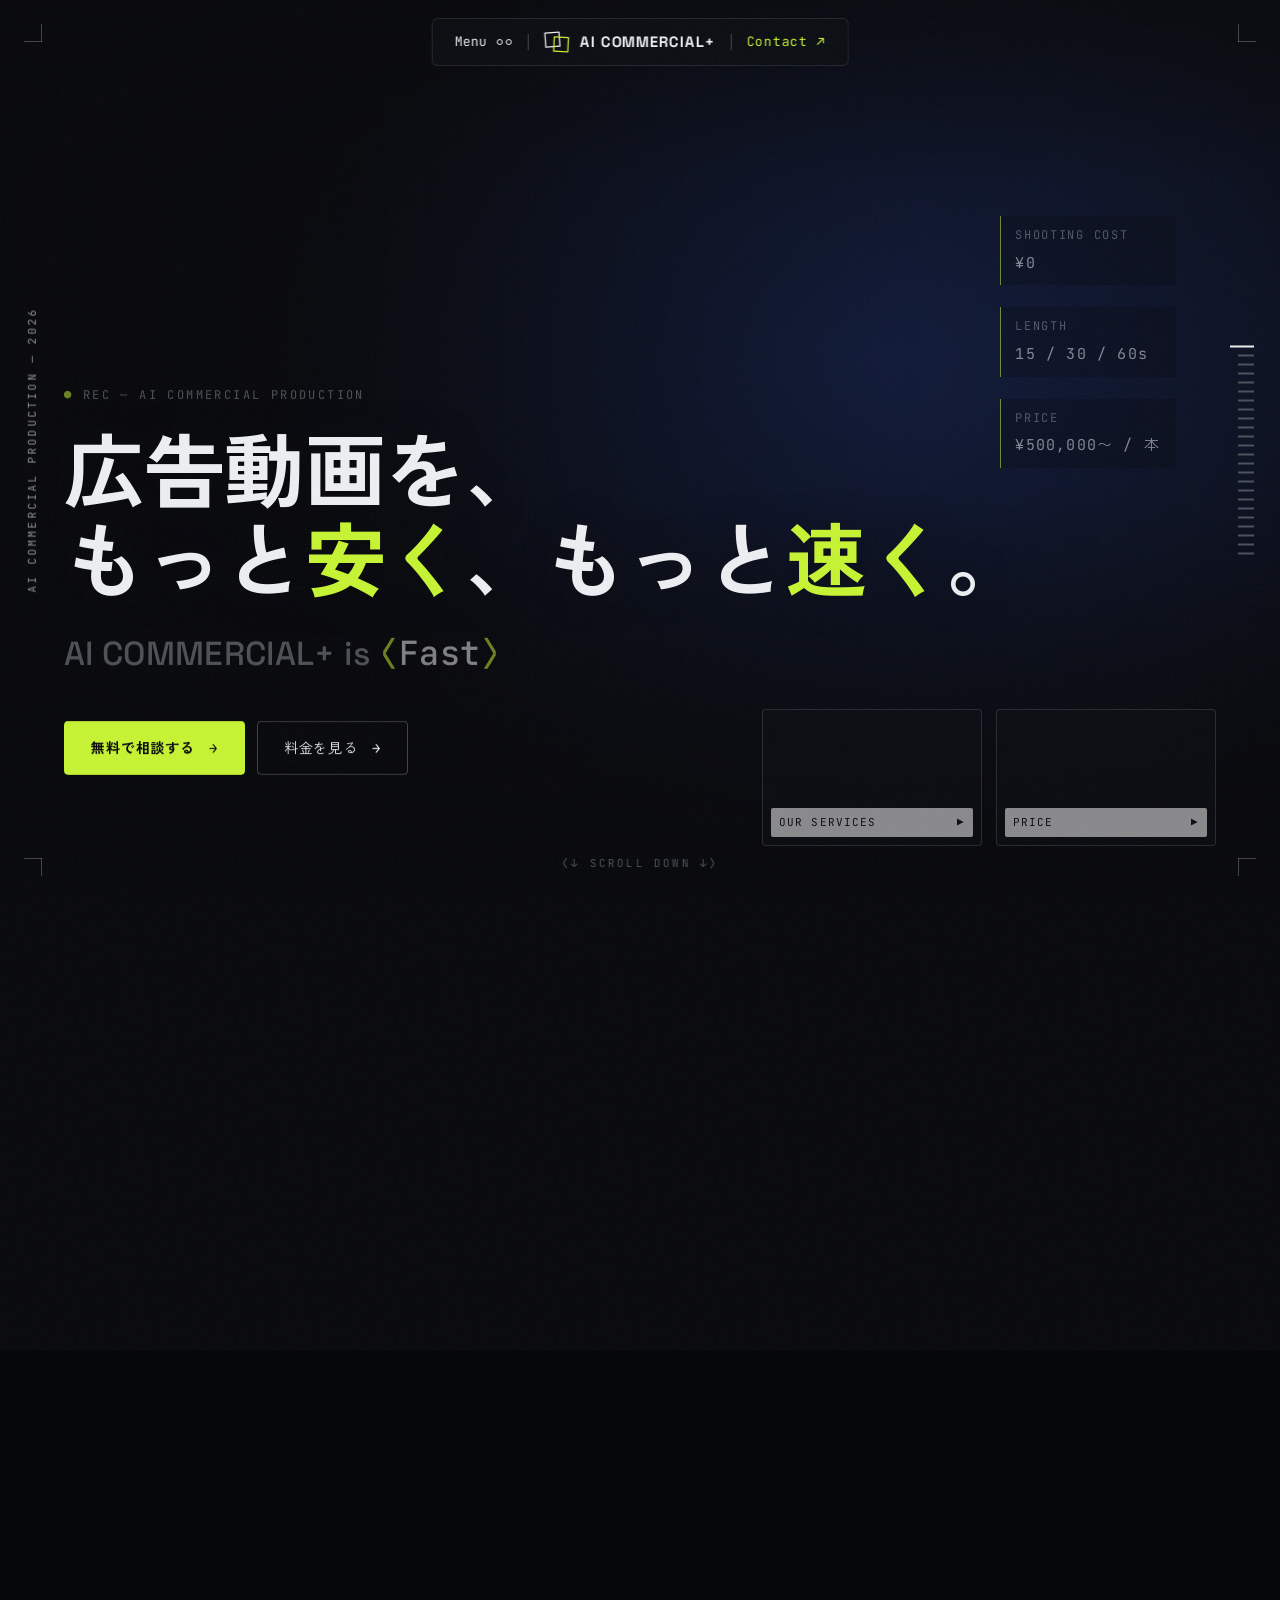
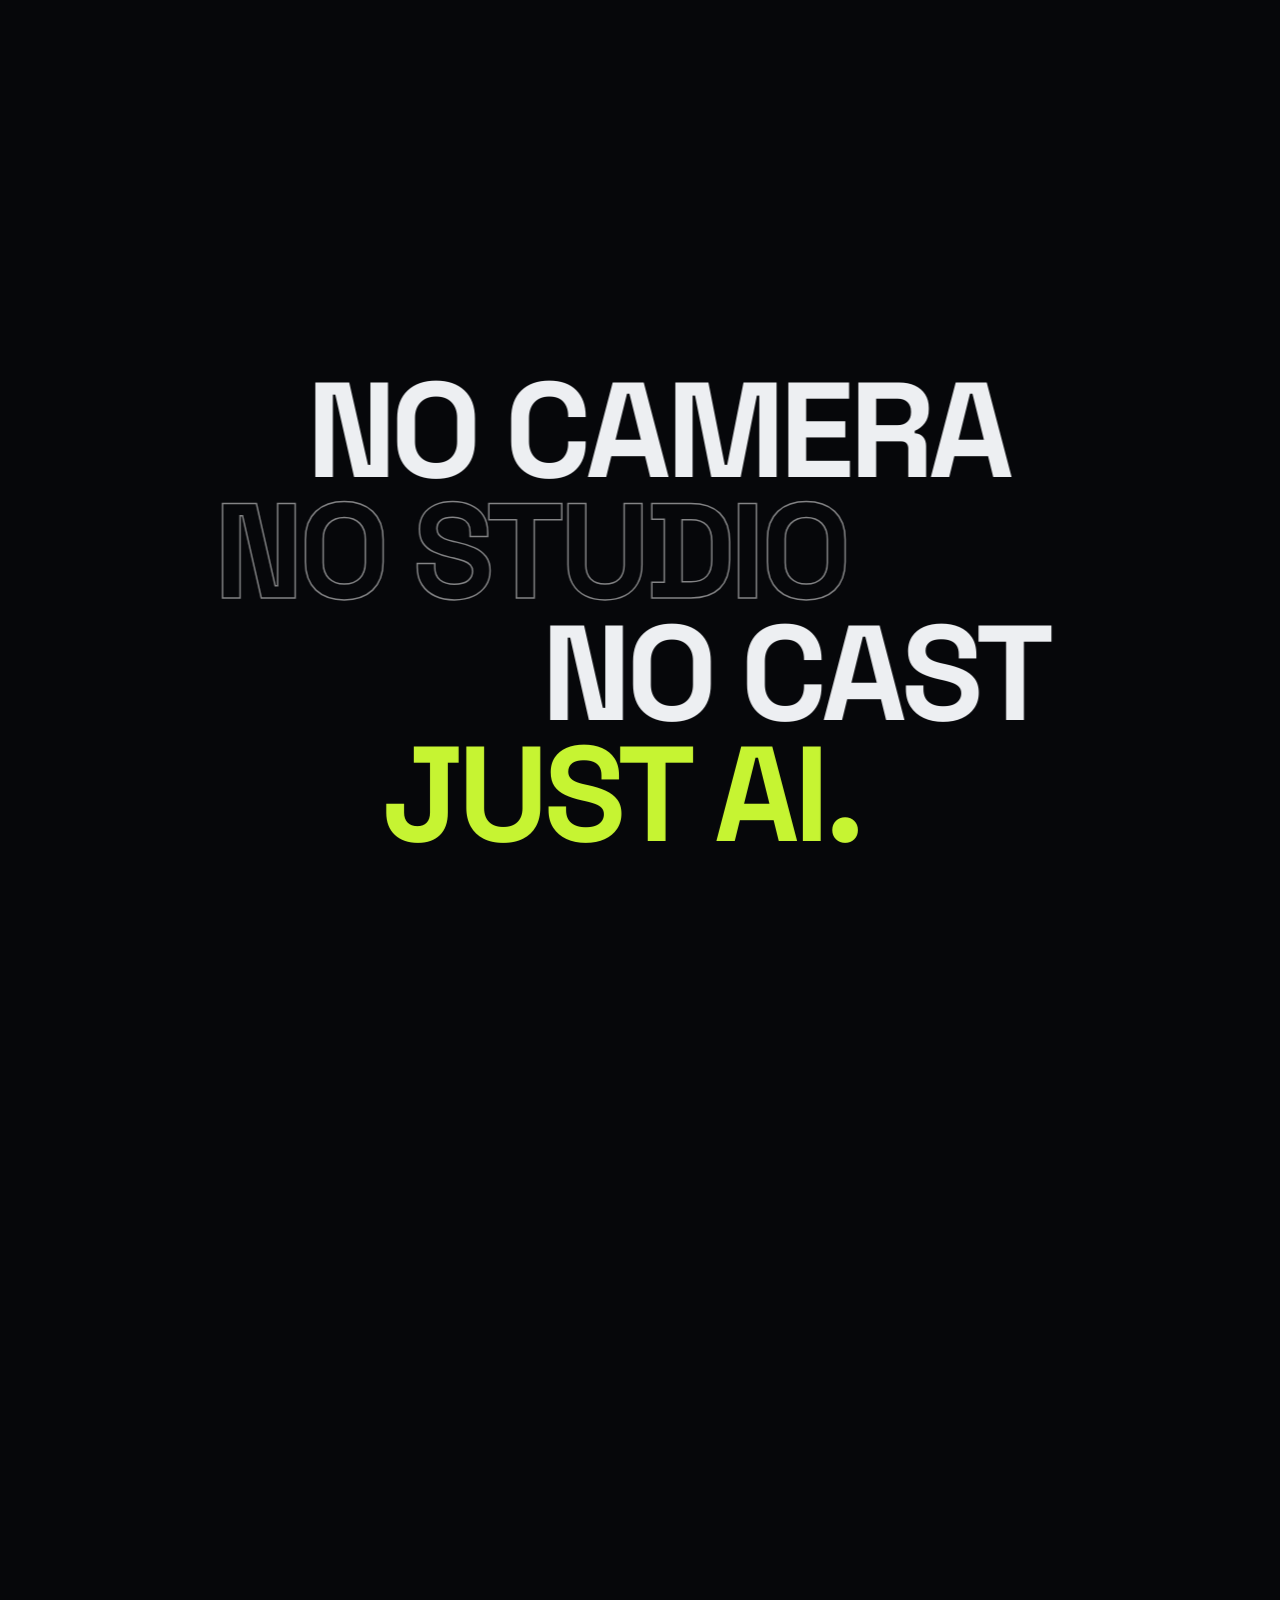
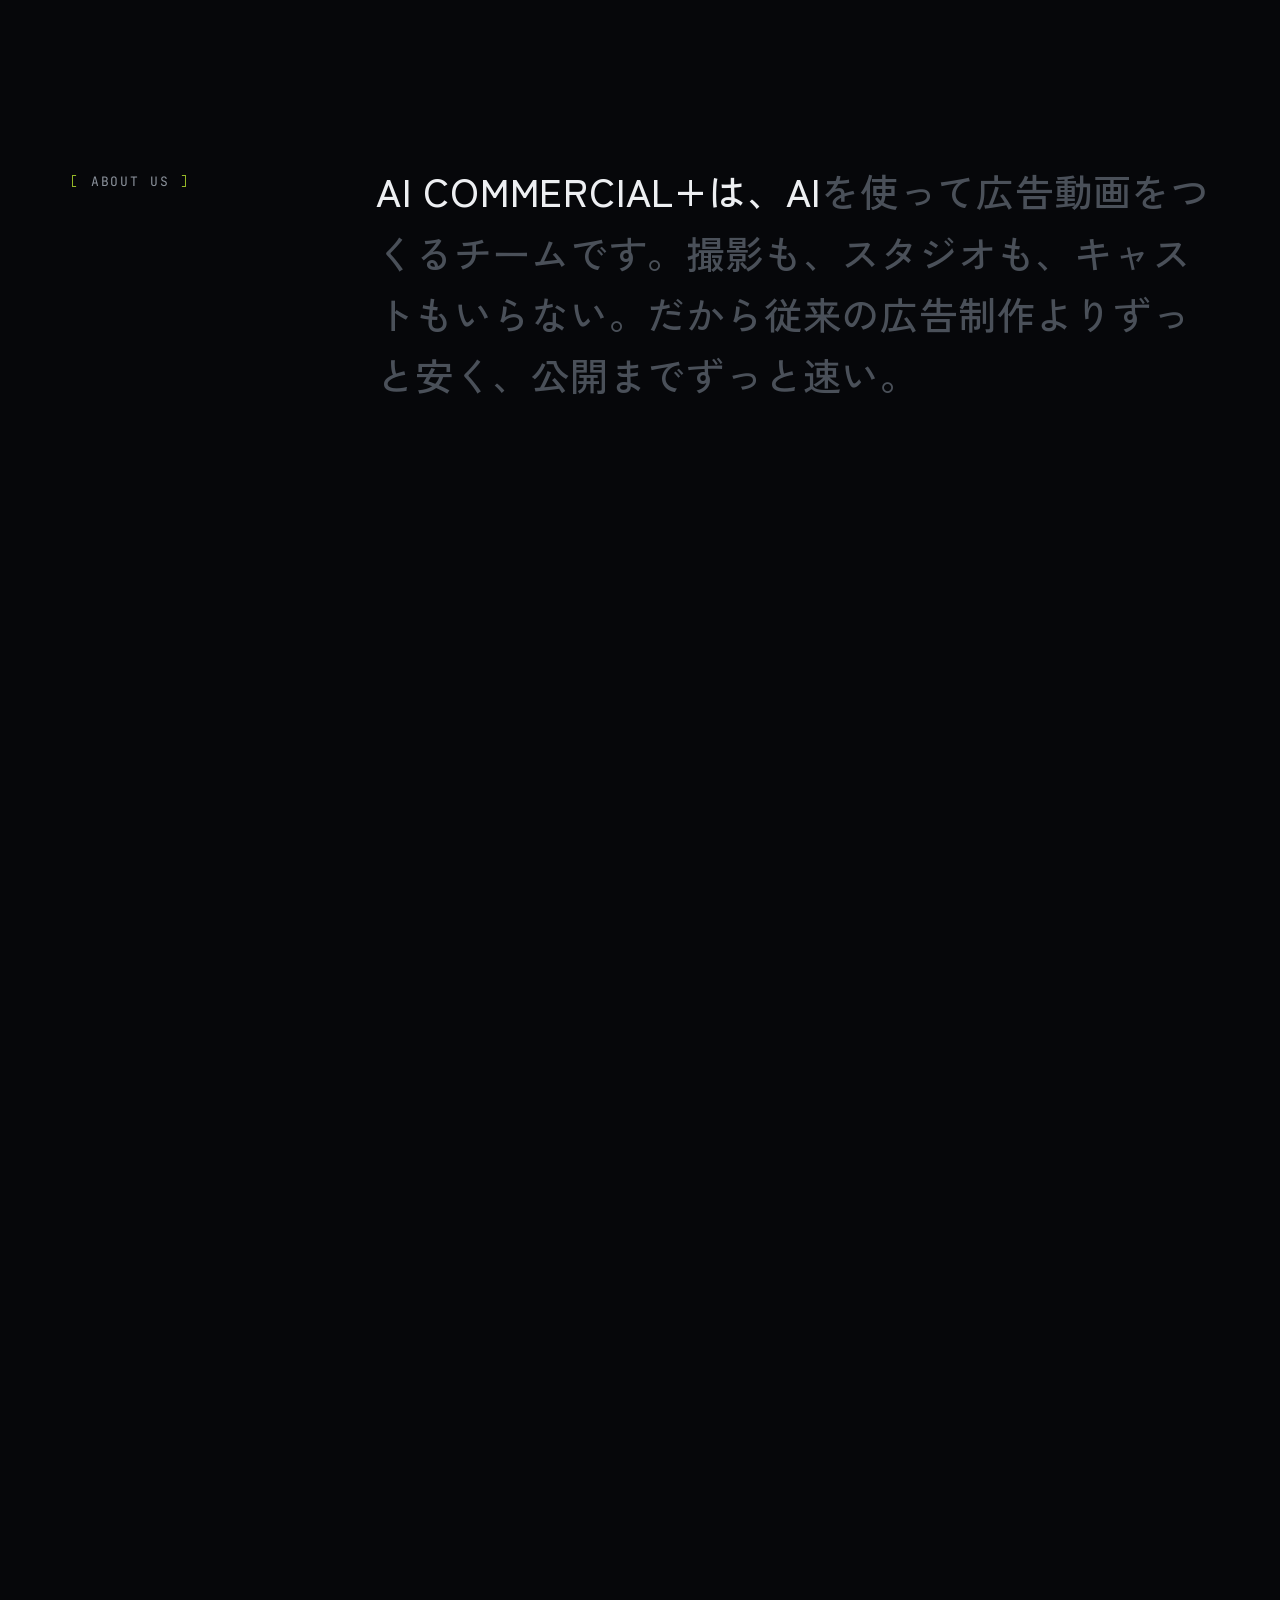
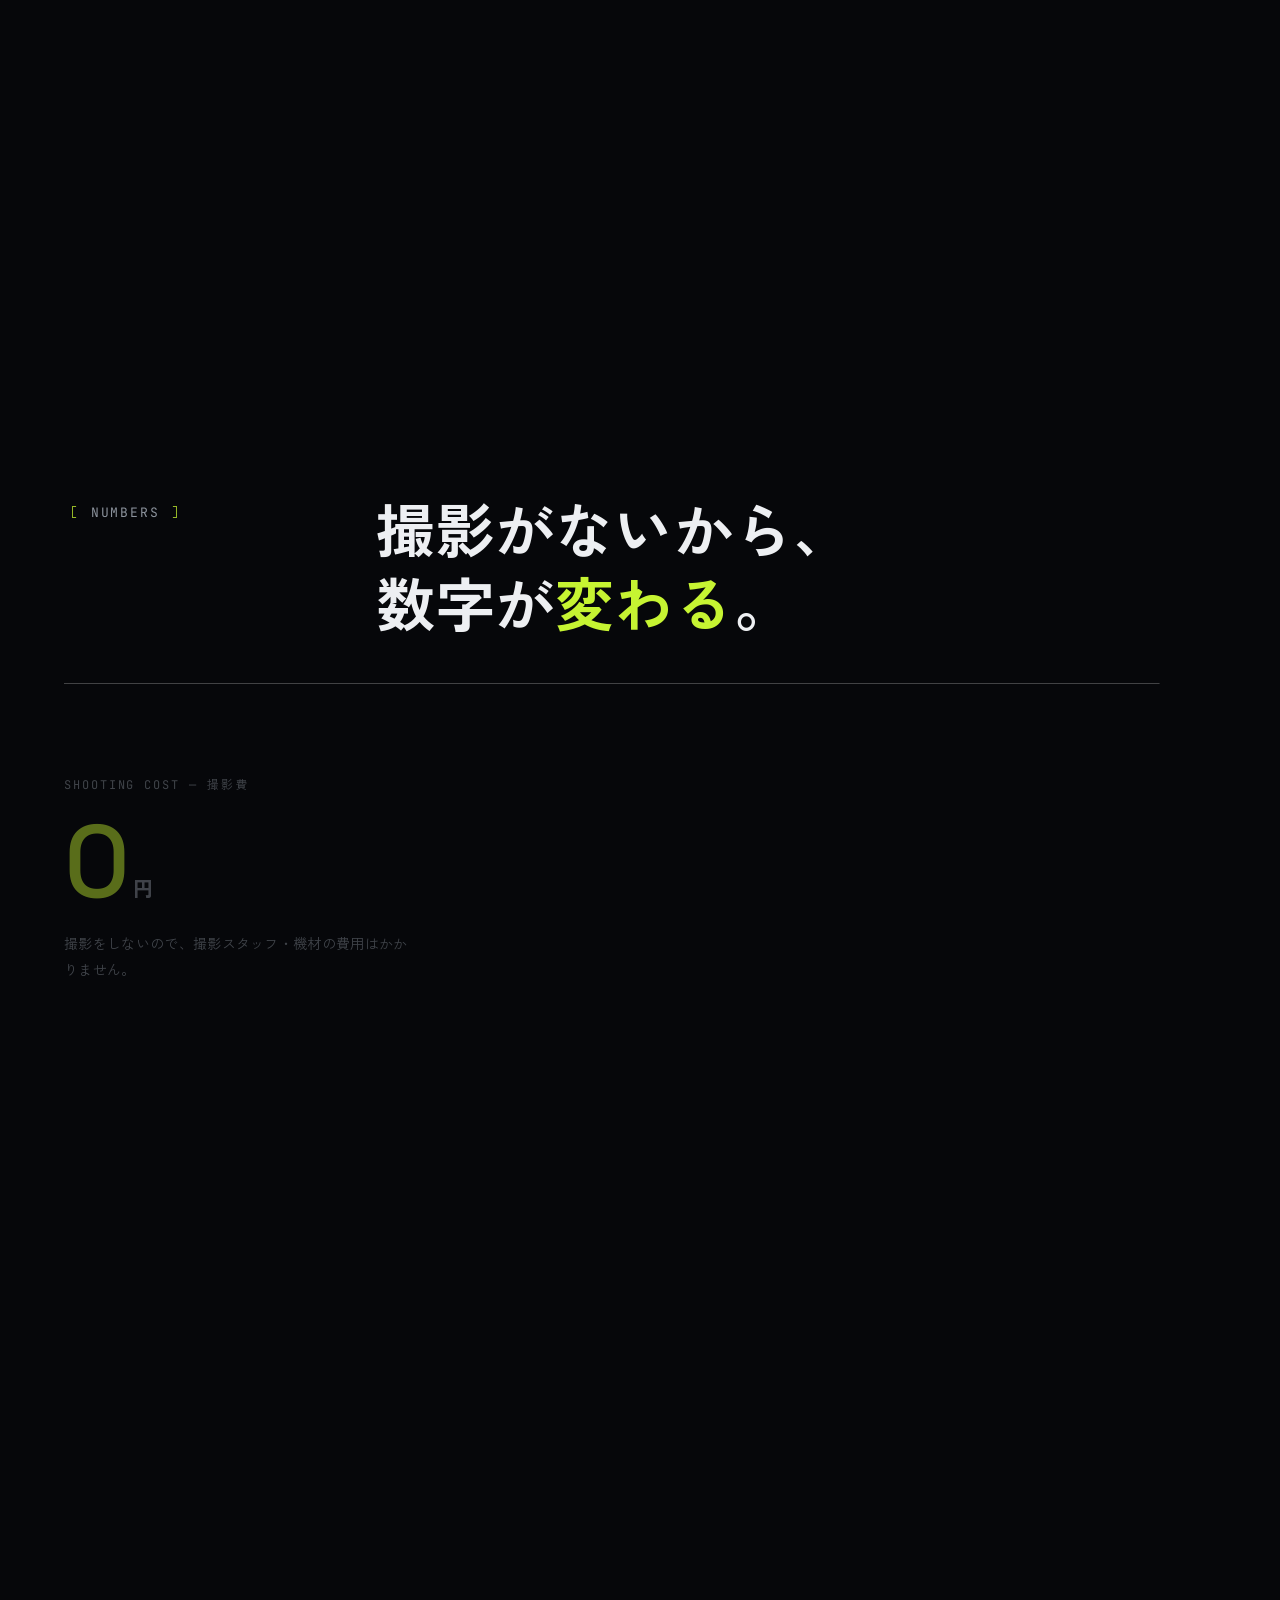
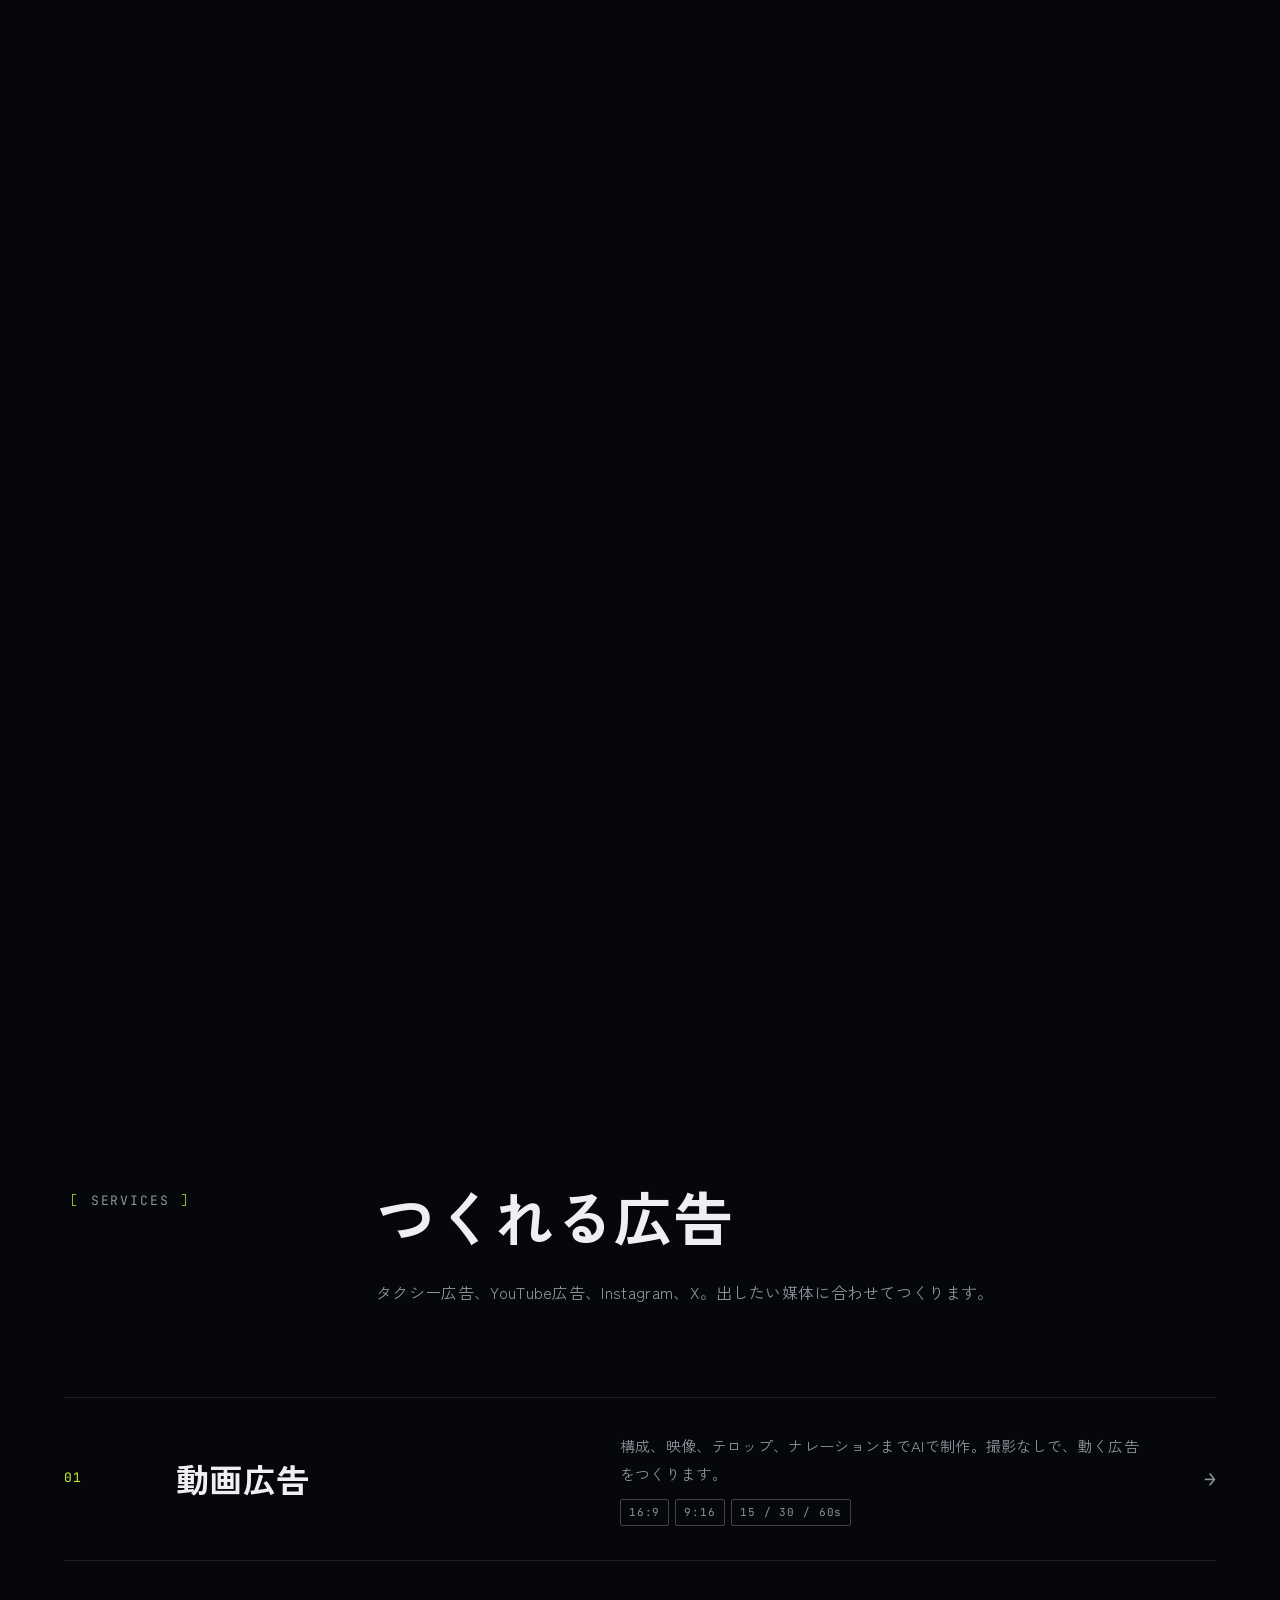
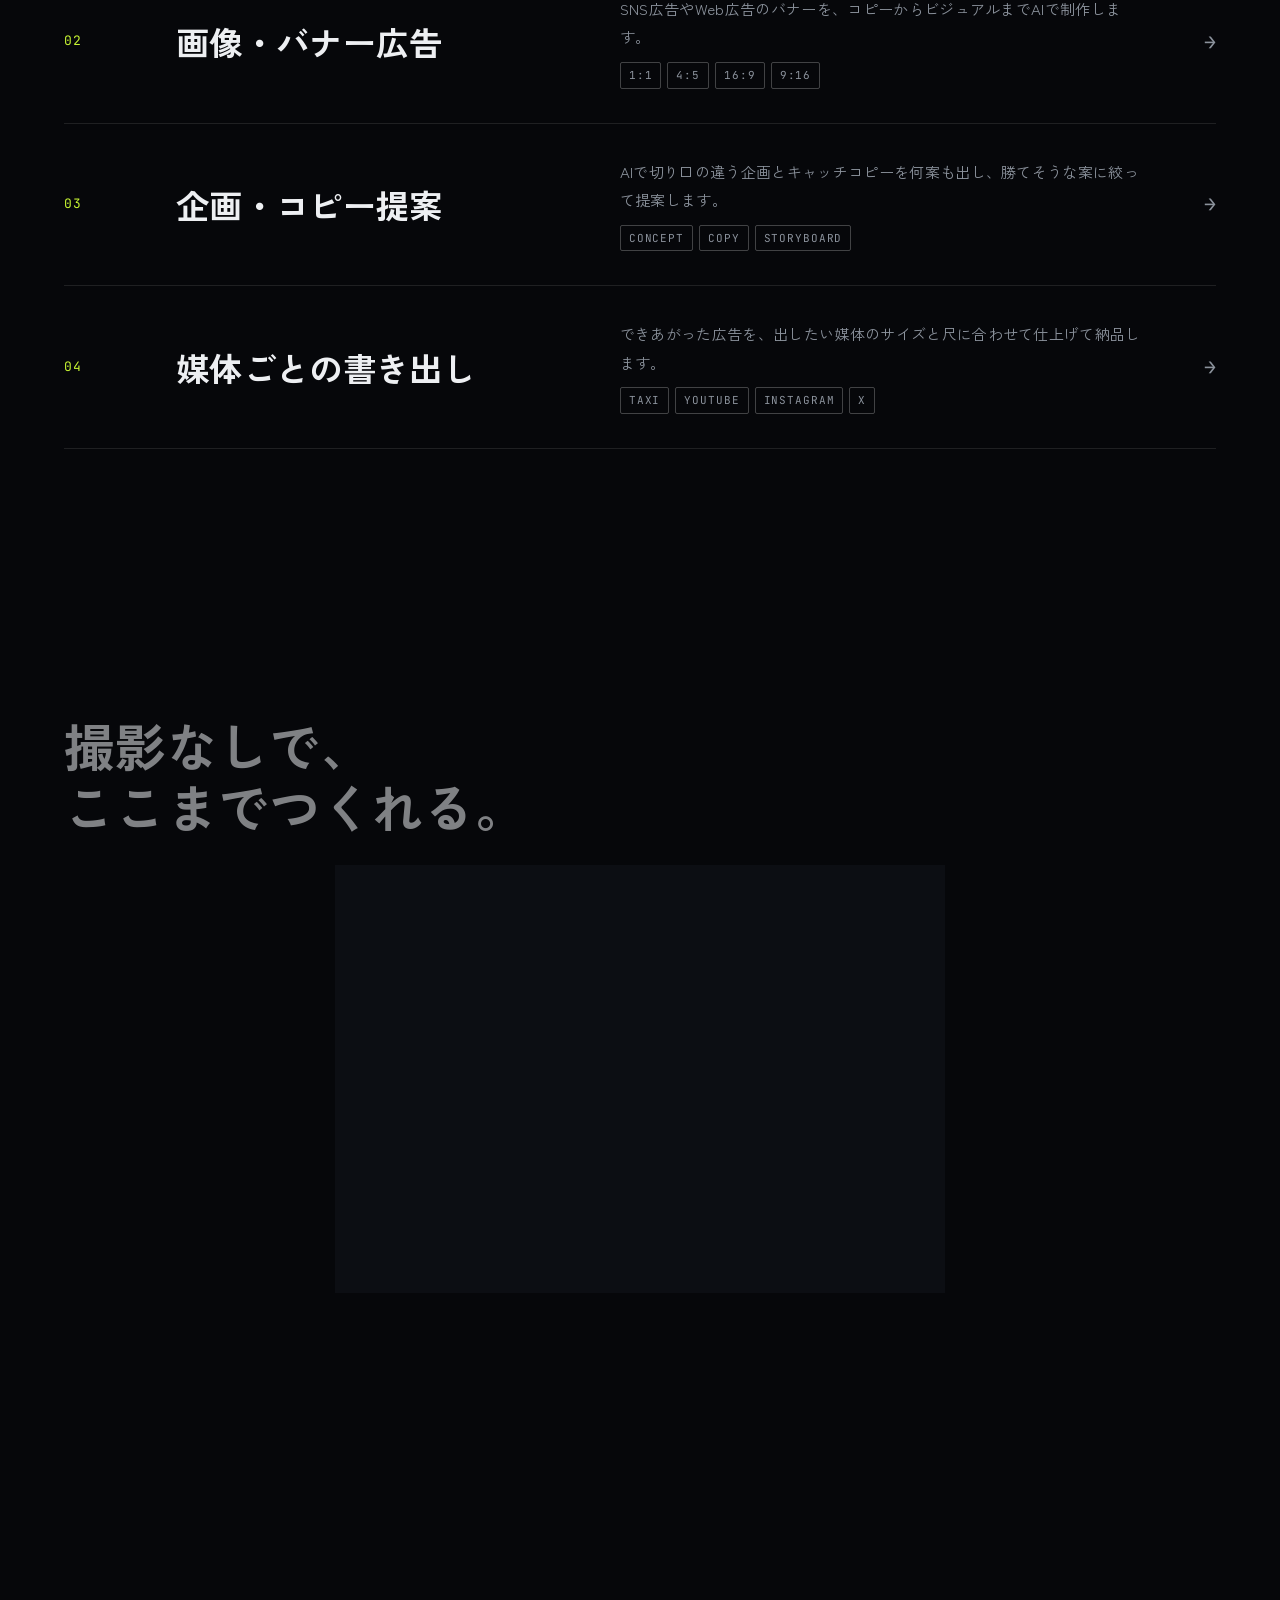
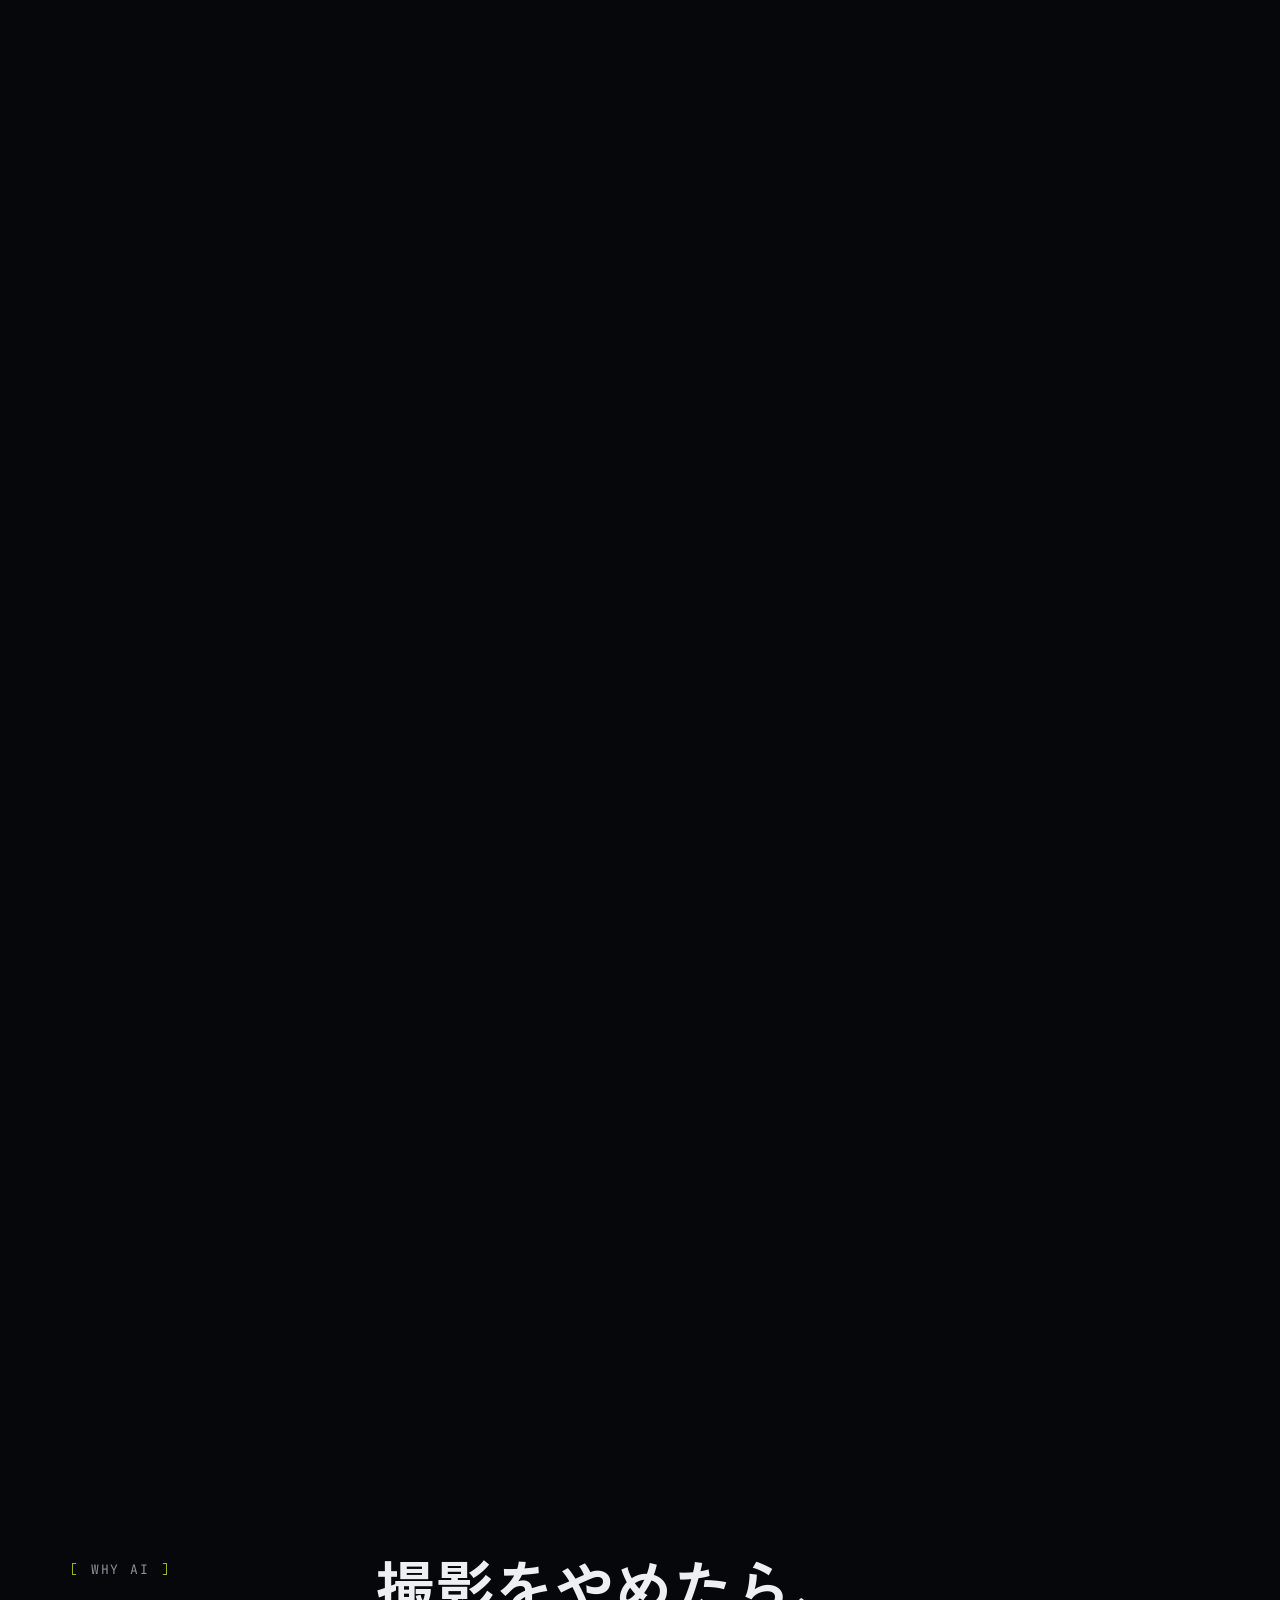
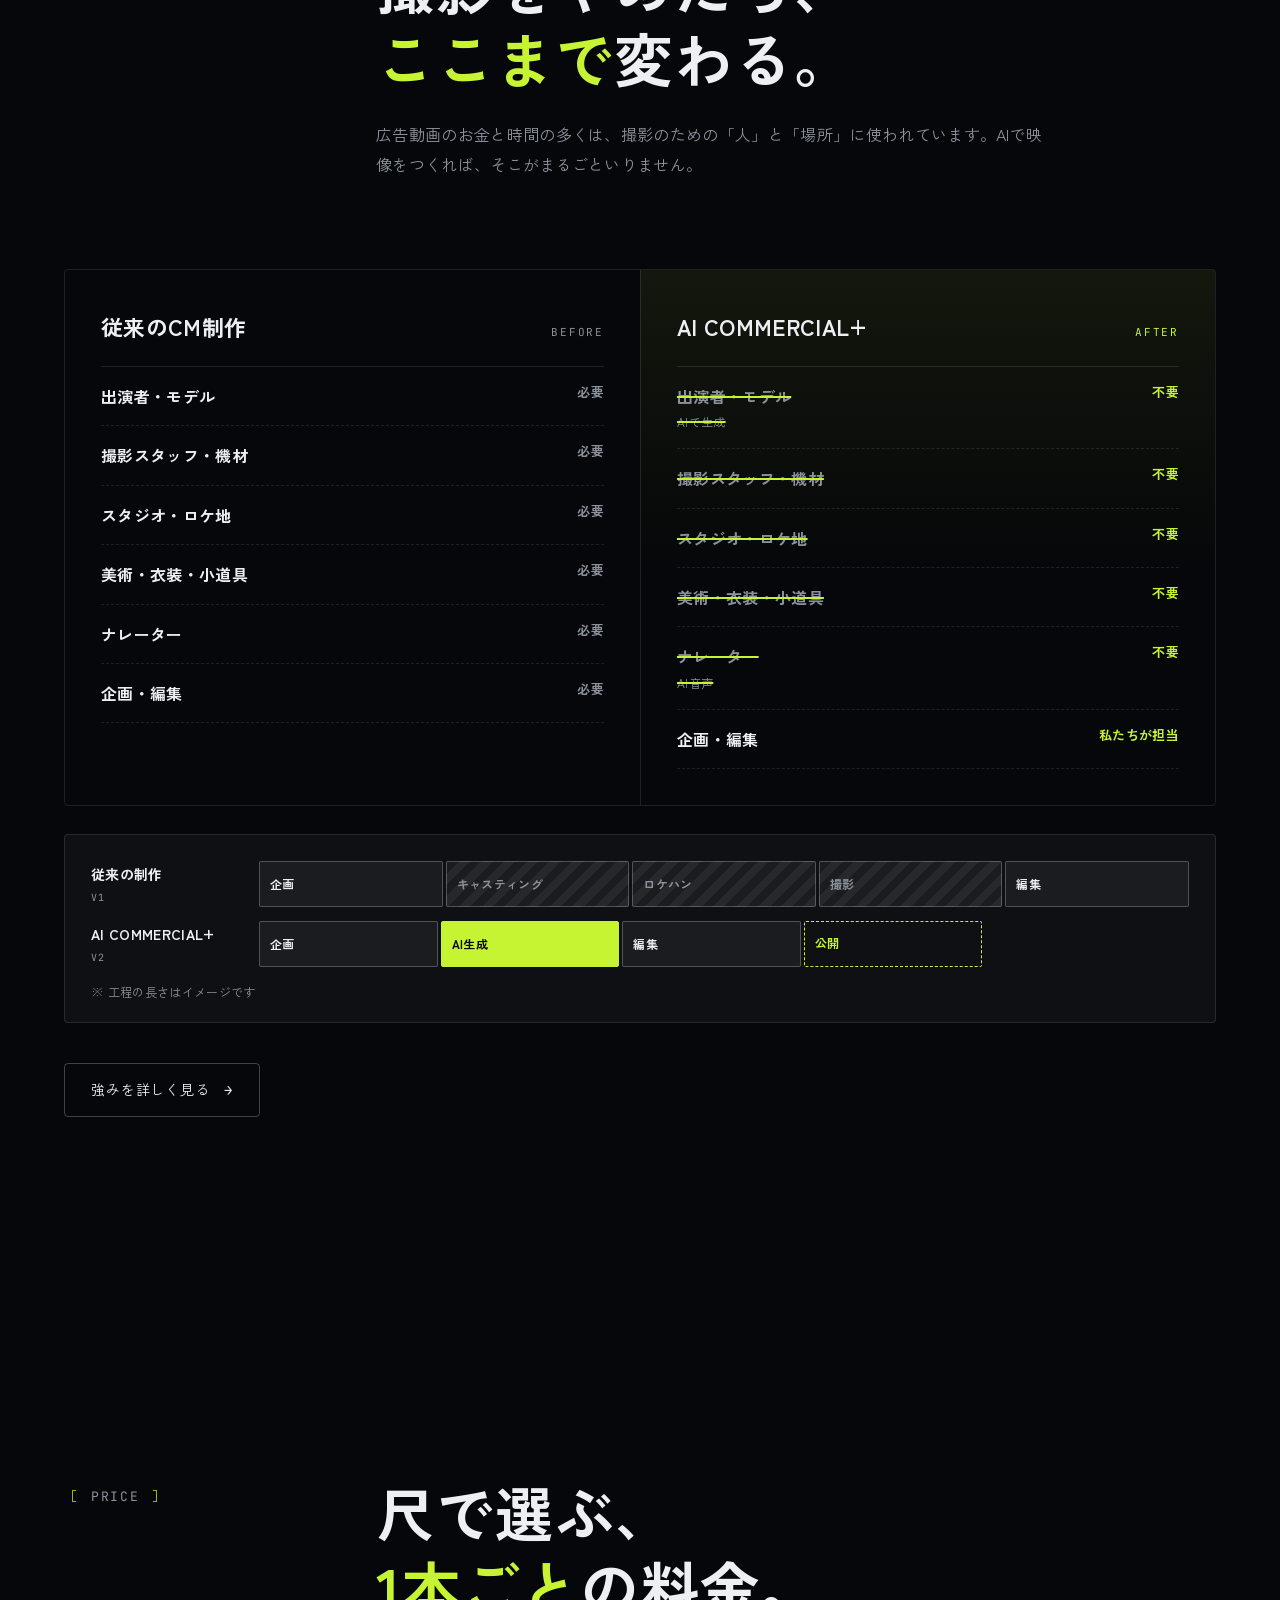
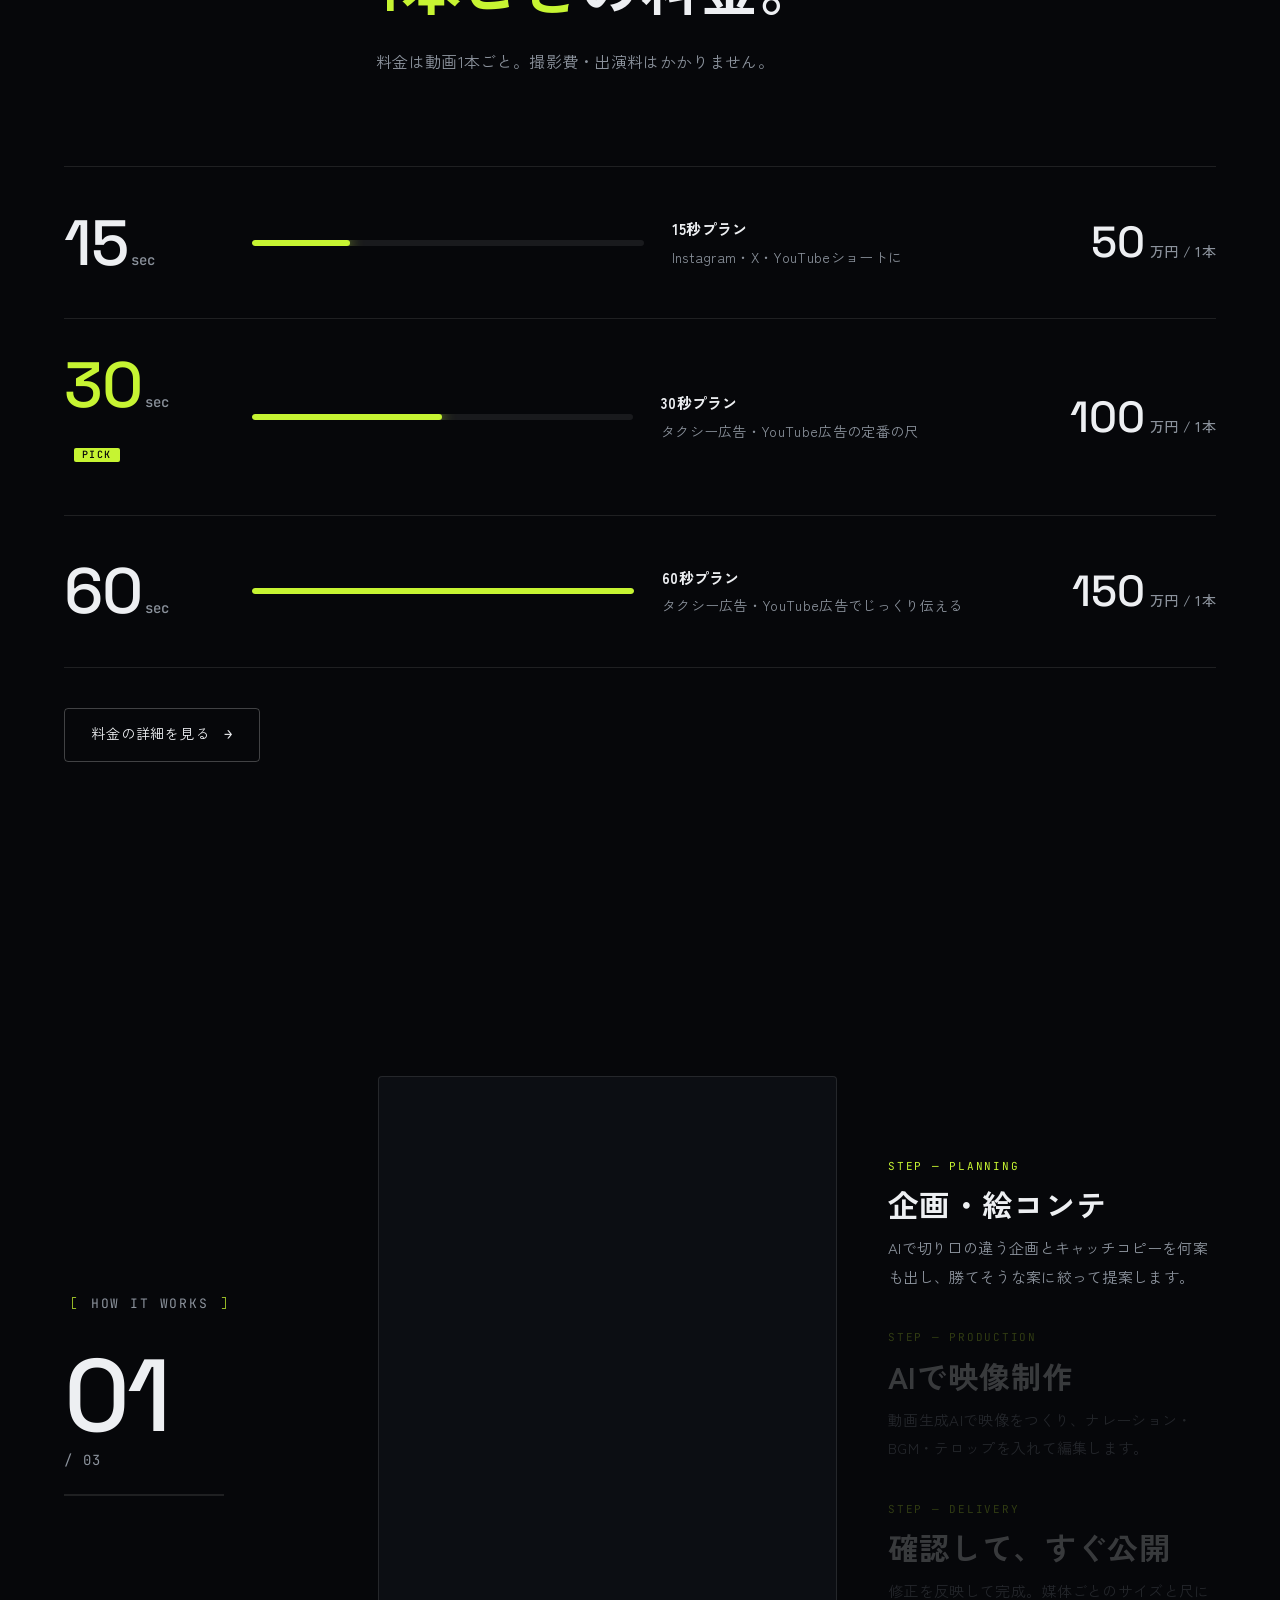
==== commit 13079e4c: "トップページの区間の並び順を変更 - 映像が広がる区間を「つくれる広告」の直後へ - 「しくみ（How it works）」を料金の後ろへ - 制作例（Works）を「しくみ」の後ろへ  Co-Aut" ====
--- a/index.html
+++ b/index.html
@@ -133,24 +133,12 @@
 </div>
 </section>
 
-<!-- ===== しくみ：画面に留まったまま章が切り替わる ===== -->
-<section class="chapters" data-scene data-chapters aria-labelledby="ch-label">
+<!-- ===== 小さな枠の映像が、スクロールで画面いっぱいに広がる ===== -->
+<section class="expand" data-scene aria-label="AIでつくった映像">
 <div class="scene-stage">
-<div class="ch-side">
-<span class="label" id="ch-label">How it works</span>
-<p class="ch-count" aria-hidden="true"><b>01</b> / 03</p>
-<div class="ch-bar" aria-hidden="true"><i></i></div>
-</div>
-<div class="ch-media" aria-hidden="true">
-<video src="assets/service-plan.mp4" muted loop playsinline preload="metadata"></video>
-<video src="assets/service-video.mp4" muted loop playsinline preload="metadata"></video>
-<video src="assets/service-banner.mp4" muted loop playsinline preload="metadata"></video>
-</div>
-<ol class="ch-list">
-<li class="chapter"><small>STEP — PLANNING</small><h3>企画・絵コンテ</h3><p>AIで切り口の違う企画とキャッチコピーを何案も出し、勝てそうな案に絞って提案します。</p></li>
-<li class="chapter"><small>STEP — PRODUCTION</small><h3>AIで映像制作</h3><p>動画生成AIで映像をつくり、ナレーション・BGM・テロップを入れて編集します。</p></li>
-<li class="chapter"><small>STEP — DELIVERY</small><h3>確認して、すぐ公開</h3><p>修正を反映して完成。媒体ごとのサイズと尺に書き出して納品します。</p></li>
-</ol>
+<p class="expand-copy">撮影なしで、<br>ここまでつくれる。</p>
+<div class="expand-media" aria-hidden="true"><video data-auto src="assets/hero-2.mp4" muted loop playsinline preload="metadata"></video></div>
+<p class="expand-cap" aria-hidden="true"><span>REEL 02</span><span>100% AI GENERATED</span></p>
 </div>
 </section>
 
@@ -191,36 +179,6 @@
 </div>
 </section>
 
-<!-- ===== 小さな枠の映像が、スクロールで画面いっぱいに広がる ===== -->
-<section class="expand" data-scene aria-label="AIでつくった映像">
-<div class="scene-stage">
-<p class="expand-copy">撮影なしで、<br>ここまでつくれる。</p>
-<div class="expand-media" aria-hidden="true"><video data-auto src="assets/hero-2.mp4" muted loop playsinline preload="metadata"></video></div>
-<p class="expand-cap" aria-hidden="true"><span>REEL 02</span><span>100% AI GENERATED</span></p>
-</div>
-</section>
-
-<!-- ===== 制作例：列ごとに違う速さで流れる ===== -->
-<section class="section" aria-labelledby="works-label">
-<div class="wrap">
-<div class="head"><span class="label" id="works-label">Works</span><div><h2 class="title" data-reveal>AIでつくった映像</h2><p class="lead" data-reveal>私たちがAIでつくった映像の一部です。</p></div></div>
-<div class="gallery" data-scene="pass">
-<div class="g-col">
-<a class="work" href="service.html"><div class="work-media" data-tc="REEL 01"><video data-auto src="assets/hero.mp4" muted loop playsinline preload="metadata" aria-hidden="true"></video></div><div class="work-meta"><b>REEL 01</b><span>16:9 · AI GENERATED</span></div></a>
-<a class="work" href="service.html"><div class="work-media" data-tc="REEL 04"><video data-auto src="assets/service-banner.mp4" muted loop playsinline preload="metadata" aria-hidden="true"></video></div><div class="work-meta"><b>REEL 04</b><span>16:9 · AI GENERATED</span></div></a>
-</div>
-<div class="g-col">
-<a class="work" href="service.html"><div class="work-media" data-tc="REEL 02"><video data-auto src="assets/hero-2.mp4" muted loop playsinline preload="metadata" aria-hidden="true"></video></div><div class="work-meta"><b>REEL 02</b><span>16:9 · AI GENERATED</span></div></a>
-<a class="work" href="service.html"><div class="work-media" data-tc="REEL 05"><video data-auto src="assets/service-plan.mp4" muted loop playsinline preload="metadata" aria-hidden="true"></video></div><div class="work-meta"><b>REEL 05</b><span>16:9 · AI GENERATED</span></div></a>
-</div>
-<div class="g-col">
-<a class="work" href="service.html"><div class="work-media" data-tc="REEL 03"><video data-auto src="assets/service-video.mp4" muted loop playsinline preload="metadata" aria-hidden="true"></video></div><div class="work-meta"><b>REEL 03</b><span>16:9 · AI GENERATED</span></div></a>
-<a class="g-more" href="service.html">サービスを<br>詳しく見る <span aria-hidden="true">→</span></a>
-</div>
-</div>
-</div>
-</section>
-
 <!-- ===== 料金 ===== -->
 <section class="section" aria-labelledby="price-label">
 <div class="wrap">
@@ -246,6 +204,48 @@
 </div>
 </div>
 <p style="margin-top: 40px" data-reveal><a class="btn" href="price.html">料金の詳細を見る <span class="arrow">→</span></a></p>
+</div>
+</section>
+
+<!-- ===== しくみ：画面に留まったまま章が切り替わる ===== -->
+<section class="chapters" data-scene data-chapters aria-labelledby="ch-label">
+<div class="scene-stage">
+<div class="ch-side">
+<span class="label" id="ch-label">How it works</span>
+<p class="ch-count" aria-hidden="true"><b>01</b> / 03</p>
+<div class="ch-bar" aria-hidden="true"><i></i></div>
+</div>
+<div class="ch-media" aria-hidden="true">
+<video src="assets/service-plan.mp4" muted loop playsinline preload="metadata"></video>
+<video src="assets/service-video.mp4" muted loop playsinline preload="metadata"></video>
+<video src="assets/service-banner.mp4" muted loop playsinline preload="metadata"></video>
+</div>
+<ol class="ch-list">
+<li class="chapter"><small>STEP — PLANNING</small><h3>企画・絵コンテ</h3><p>AIで切り口の違う企画とキャッチコピーを何案も出し、勝てそうな案に絞って提案します。</p></li>
+<li class="chapter"><small>STEP — PRODUCTION</small><h3>AIで映像制作</h3><p>動画生成AIで映像をつくり、ナレーション・BGM・テロップを入れて編集します。</p></li>
+<li class="chapter"><small>STEP — DELIVERY</small><h3>確認して、すぐ公開</h3><p>修正を反映して完成。媒体ごとのサイズと尺に書き出して納品します。</p></li>
+</ol>
+</div>
+</section>
+
+<!-- ===== 制作例：列ごとに違う速さで流れる ===== -->
+<section class="section" aria-labelledby="works-label">
+<div class="wrap">
+<div class="head"><span class="label" id="works-label">Works</span><div><h2 class="title" data-reveal>AIでつくった映像</h2><p class="lead" data-reveal>私たちがAIでつくった映像の一部です。</p></div></div>
+<div class="gallery" data-scene="pass">
+<div class="g-col">
+<a class="work" href="service.html"><div class="work-media" data-tc="REEL 01"><video data-auto src="assets/hero.mp4" muted loop playsinline preload="metadata" aria-hidden="true"></video></div><div class="work-meta"><b>REEL 01</b><span>16:9 · AI GENERATED</span></div></a>
+<a class="work" href="service.html"><div class="work-media" data-tc="REEL 04"><video data-auto src="assets/service-banner.mp4" muted loop playsinline preload="metadata" aria-hidden="true"></video></div><div class="work-meta"><b>REEL 04</b><span>16:9 · AI GENERATED</span></div></a>
+</div>
+<div class="g-col">
+<a class="work" href="service.html"><div class="work-media" data-tc="REEL 02"><video data-auto src="assets/hero-2.mp4" muted loop playsinline preload="metadata" aria-hidden="true"></video></div><div class="work-meta"><b>REEL 02</b><span>16:9 · AI GENERATED</span></div></a>
+<a class="work" href="service.html"><div class="work-media" data-tc="REEL 05"><video data-auto src="assets/service-plan.mp4" muted loop playsinline preload="metadata" aria-hidden="true"></video></div><div class="work-meta"><b>REEL 05</b><span>16:9 · AI GENERATED</span></div></a>
+</div>
+<div class="g-col">
+<a class="work" href="service.html"><div class="work-media" data-tc="REEL 03"><video data-auto src="assets/service-video.mp4" muted loop playsinline preload="metadata" aria-hidden="true"></video></div><div class="work-meta"><b>REEL 03</b><span>16:9 · AI GENERATED</span></div></a>
+<a class="g-more" href="service.html">サービスを<br>詳しく見る <span aria-hidden="true">→</span></a>
+</div>
+</div>
 </div>
 </section>
 
--- a/assets/site.css
+++ b/assets/site.css
@@ -461,17 +461,20 @@
   .kinetic .scene-stage { padding: 80px 0 32px; }
 
   /* ヒーロー：留まっているあいだに映像が暗く沈み、見出しが大きく浮かび上がる
-     .hero-fade の opacity / transform は登場の動きが使うので、ここでは filter と translate / scale で動かす */
+     .hero-fade の opacity / transform は登場の動きが使うので、ここでは filter と translate / scale で動かす
+     毎フレーム変わるのは「拡大・移動・不透明度」だけにして、描き直しの重いぼかしなどは使わない */
   .hero { height: 200vh; min-height: 0; overflow: visible; }
   .hero-stage { position: sticky; top: 0; height: 100vh; height: 100svh; min-height: 640px; overflow: hidden; }
-  .hero-video.is-ready { filter: brightness(calc(1 - var(--p) * .45)) saturate(calc(1 - var(--p) * .5)) blur(calc(var(--p) * 6px)); scale: calc(1 + var(--p) * .12); }
-  .hero-media::after { opacity: calc(var(--p) * .55); }
-  .hero-title { transform-origin: left bottom; translate: 0 calc(var(--p) * -12vh); scale: calc(1 + var(--p) * .16); }
-  /* 1 文字ずつの枠で切れないよう、影は text-shadow ではなく em 全体の drop-shadow で付ける */
-  .hero-title em { filter: drop-shadow(0 0 calc(var(--p) * 18px) rgba(198,244,50,.6)); }
-  .hero-actions { translate: 0 calc(var(--p) * -12vh); }
-  .hero-kicker, .hero-rot, .hero-data, .hero-cards, .scroll-cue { filter: opacity(max(0, calc(1 - var(--p) * 3))); }
+  .hero-video { scale: calc(1 + var(--p) * .12); will-change: scale; }
+  .hero-media::after { opacity: calc(var(--p) * .7); will-change: opacity; }
+  .hero-title { transform-origin: left bottom; translate: 0 calc(var(--p) * -12vh); scale: calc(1 + var(--p) * .16); will-change: translate, scale; }
+  /* 1 文字ずつの枠で切れないよう、影は text-shadow ではなく em 全体の drop-shadow で付ける。光るのは途中で 1 回だけ */
+  .hero-title em { filter: drop-shadow(0 0 0 rgba(198,244,50,0)); transition: filter .8s var(--ease); }
+  .hero.is-past .hero-title em { filter: drop-shadow(0 0 18px rgba(198,244,50,.6)); }
+  .hero-actions { translate: 0 calc(var(--p) * -12vh); will-change: translate; }
+  .hero-kicker, .hero-rot, .hero-data, .hero-cards, .scroll-cue { filter: opacity(max(0, calc(1 - var(--p) * 3))); will-change: filter; }
   .hero-kicker, .hero-rot { translate: 0 calc(var(--p) * -12vh); }
+  .hero.is-past .hero-data, .hero.is-past .hero-cards, .hero.is-past .scroll-cue { visibility: hidden; }
 
   /* 私たちについて：留まっているあいだに文章が光りきり、最後にボタンが上がってくる */
   .about-scene { height: 220vh; padding: 0; }
@@ -487,14 +490,14 @@
   .k-4 { transform: translateX(calc(-35vw + var(--p) * 45vw)); }
   .k-note { opacity: calc(var(--p) * 4 - 2.4); transform: translateY(calc((1 - var(--p)) * 40px)); }
 
-  /* 前半で枠が広がりきり、後半は全画面のまま見せる */
+  /* 前半で枠が広がりきり、後半は全画面のまま見せる
+     切り抜き（clip-path）は毎フレーム描き直しになるので、枠ごと拡大して広げる */
   .expand .scene-stage { max-width: none; display: block; }
   .expand-media {
     --e: min(1, calc(var(--p) * 1.6));
     position: absolute; inset: 0; aspect-ratio: auto; border-radius: 0;
-    clip-path: inset(calc((1 - var(--e)) * 32%) calc((1 - var(--e)) * 36%) round calc((1 - var(--e)) * 8px));
+    transform: scale(calc(.3 + var(--e) * .7)); will-change: transform;
   }
-  .expand-media video { transform: scale(calc(1.25 - var(--e) * .25)); }
   .expand-media::after { content: ''; position: absolute; inset: 0; background: linear-gradient(180deg, rgba(6,7,10,.7), transparent 30%); opacity: calc(var(--p) * 3 - 1.5); }
   .expand-copy { position: absolute; z-index: 2; left: var(--gutter); top: max(84px, 11vh); font-size: clamp(28px, 4vw, 56px); opacity: calc(1 - var(--p) * 3); transform: translateY(calc(var(--p) * -80px)); }
   .expand-cap { position: absolute; z-index: 2; left: var(--gutter); right: var(--gutter); top: 96px; color: #fff; opacity: calc(var(--p) * 4 - 2.6); }
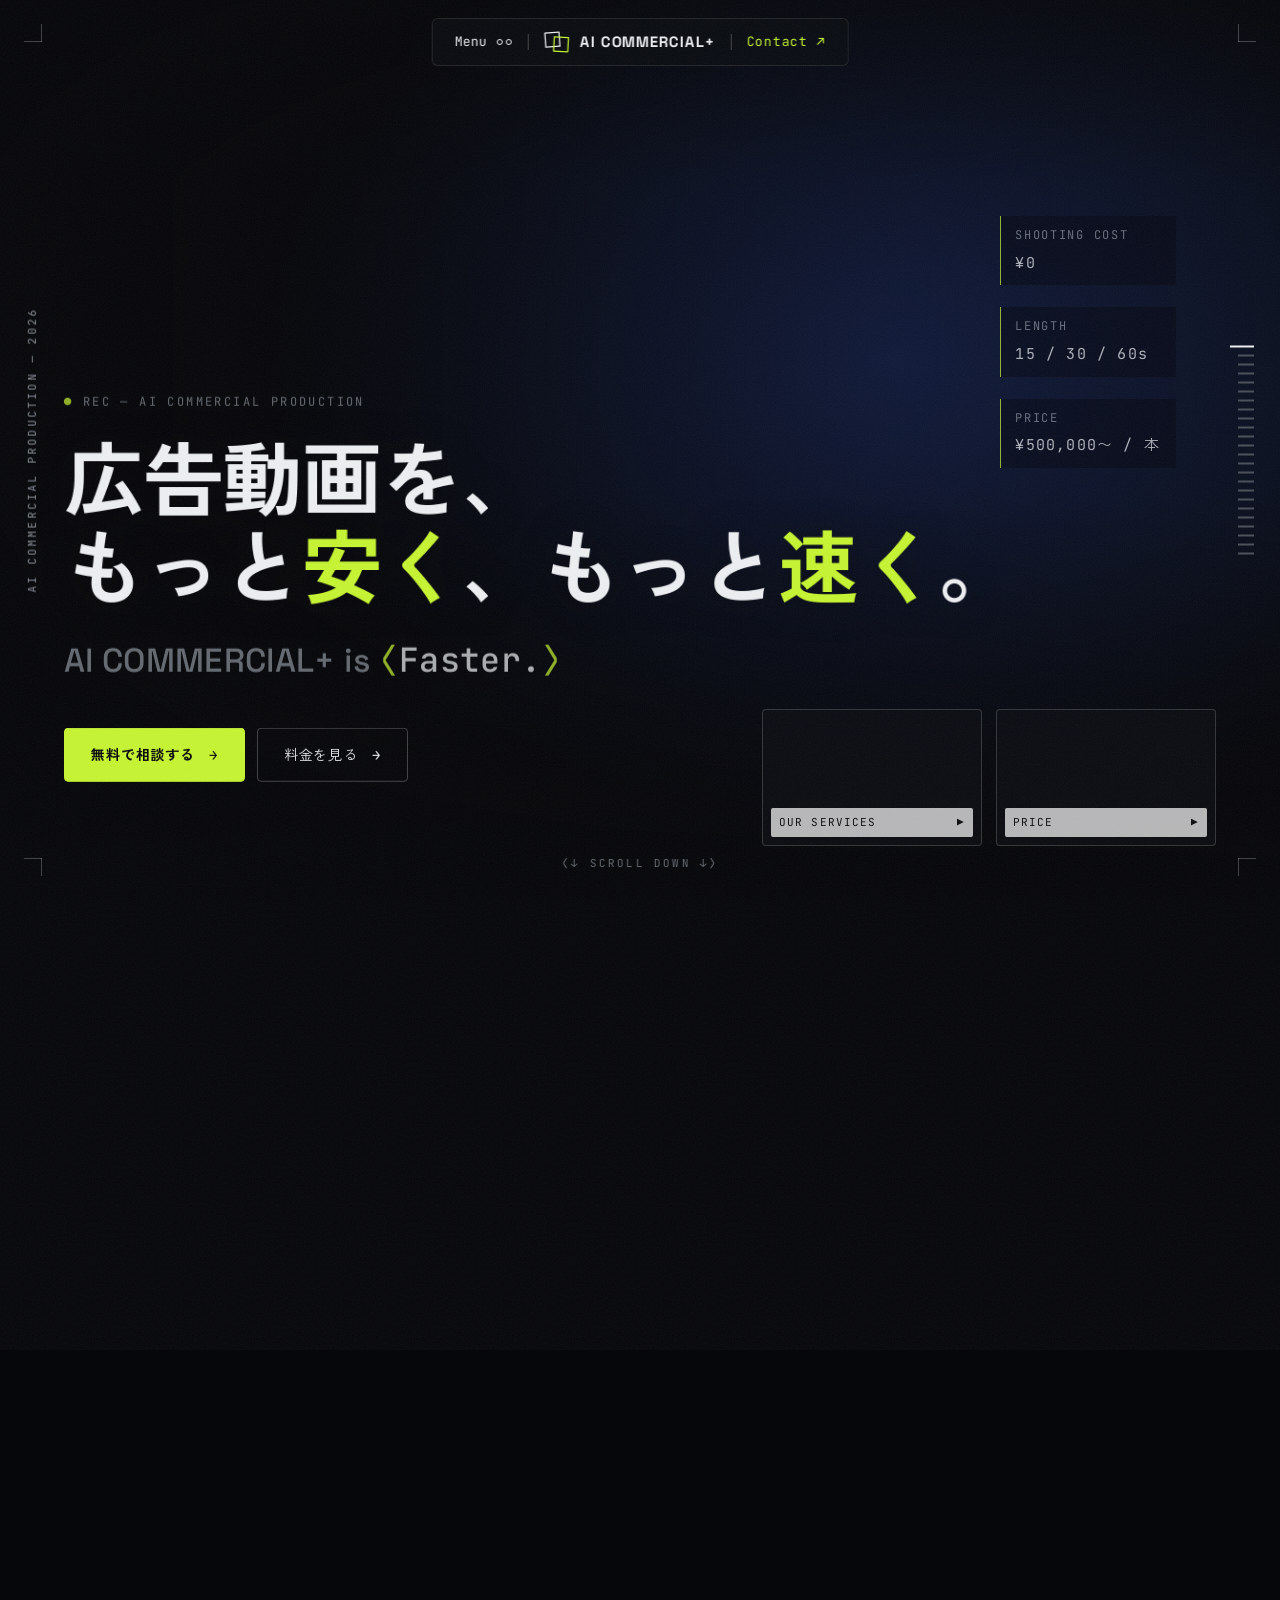
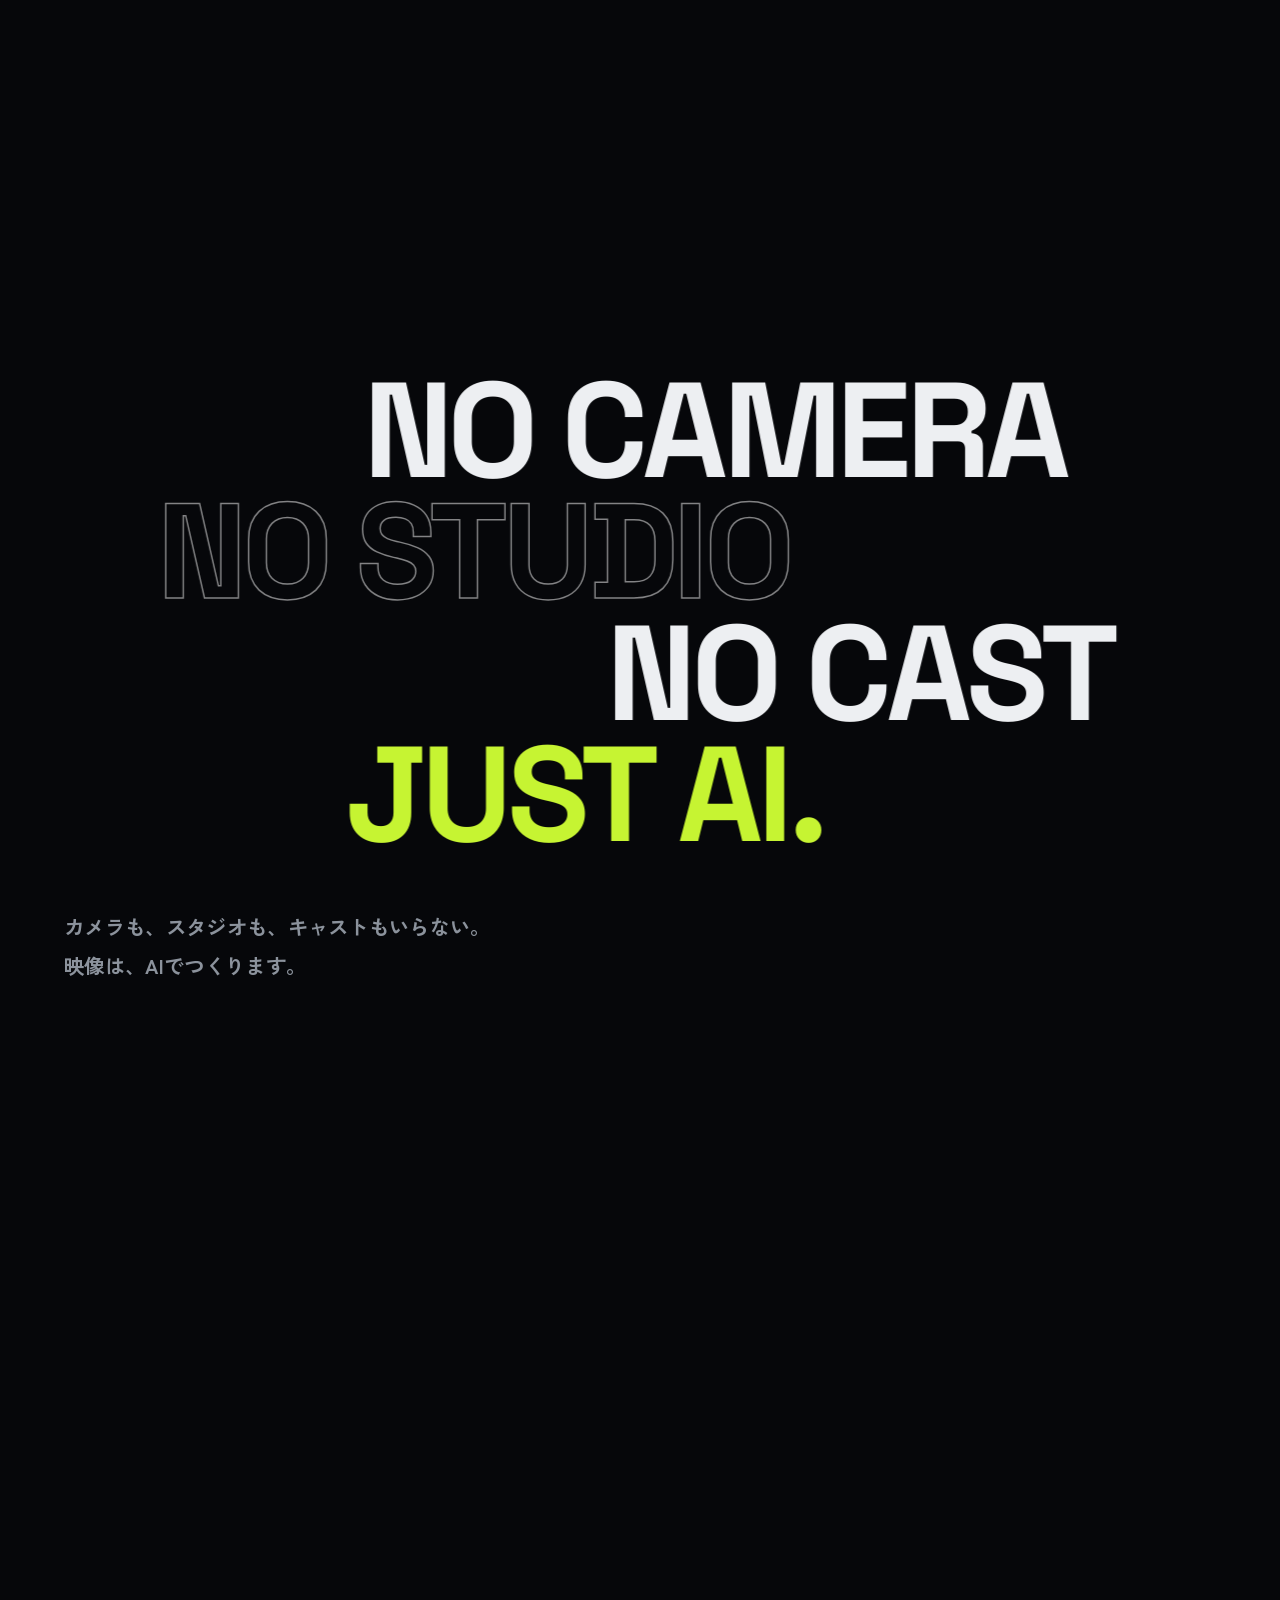
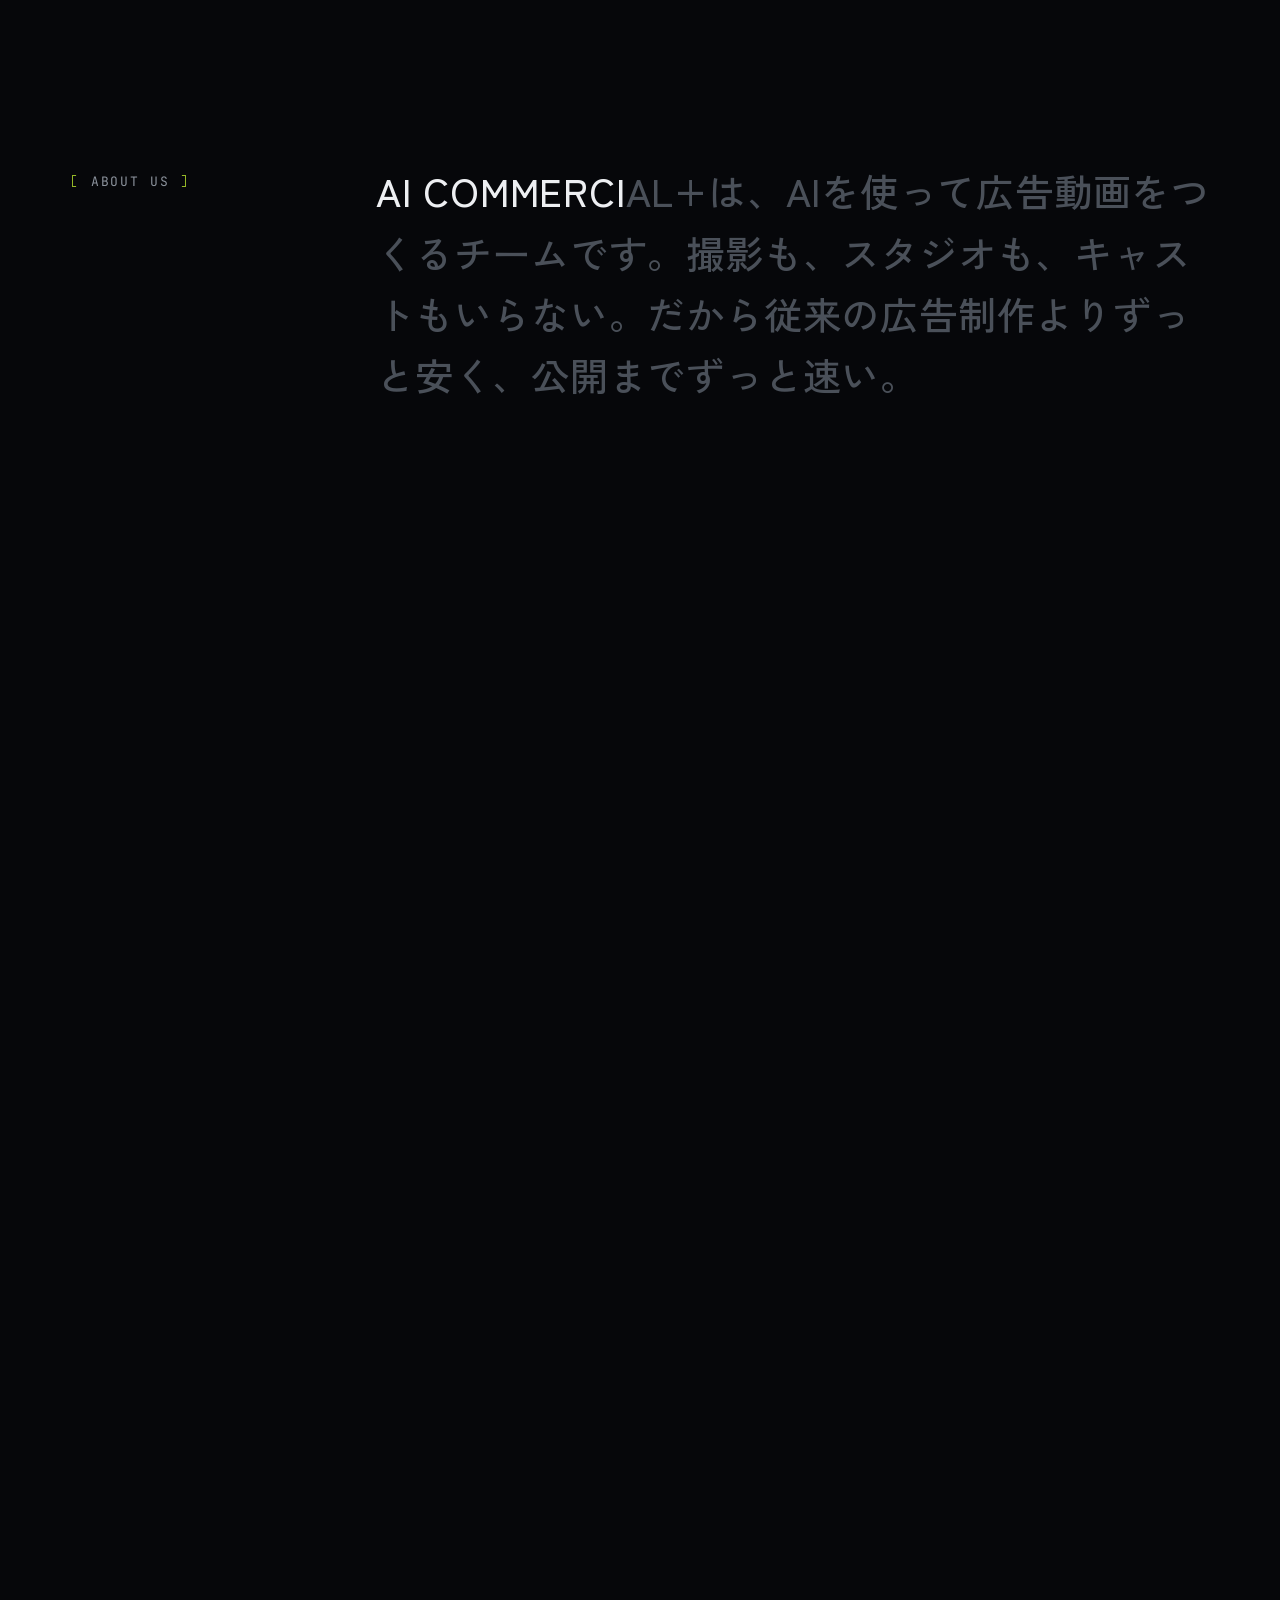
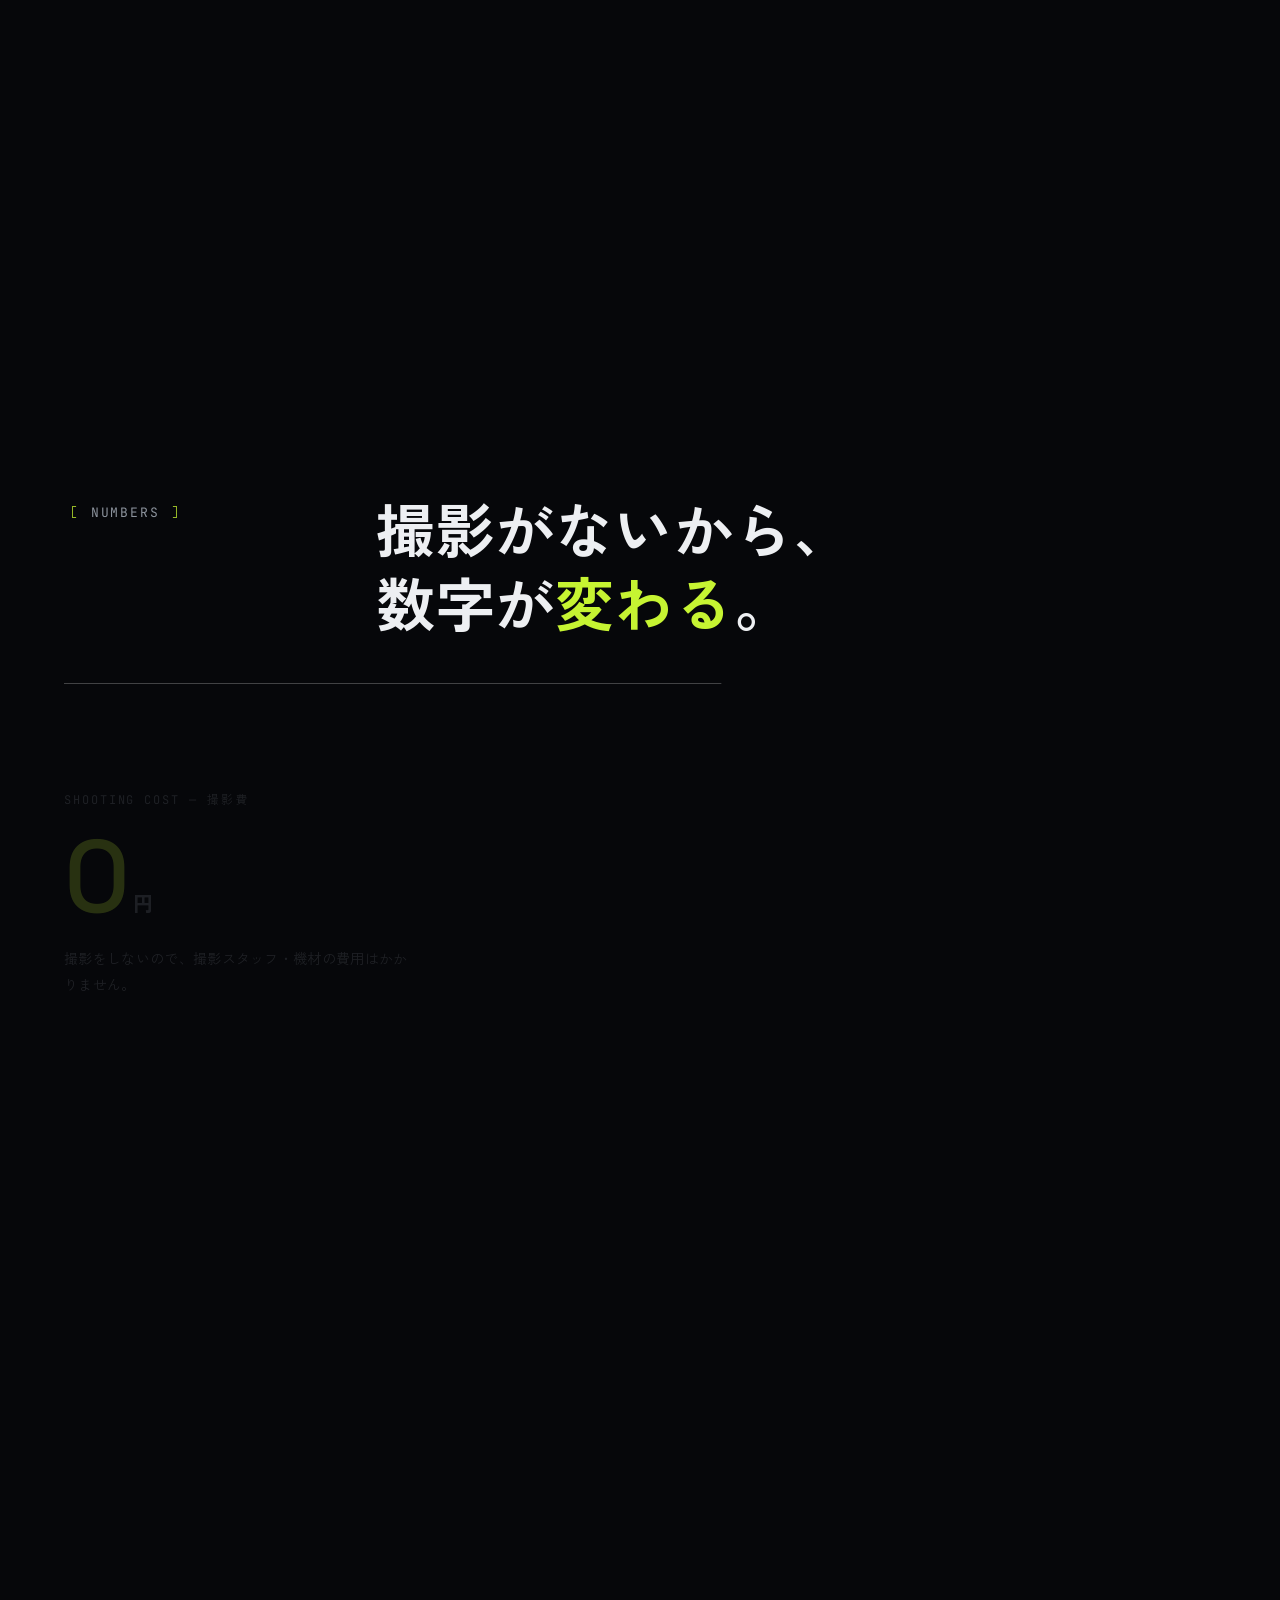
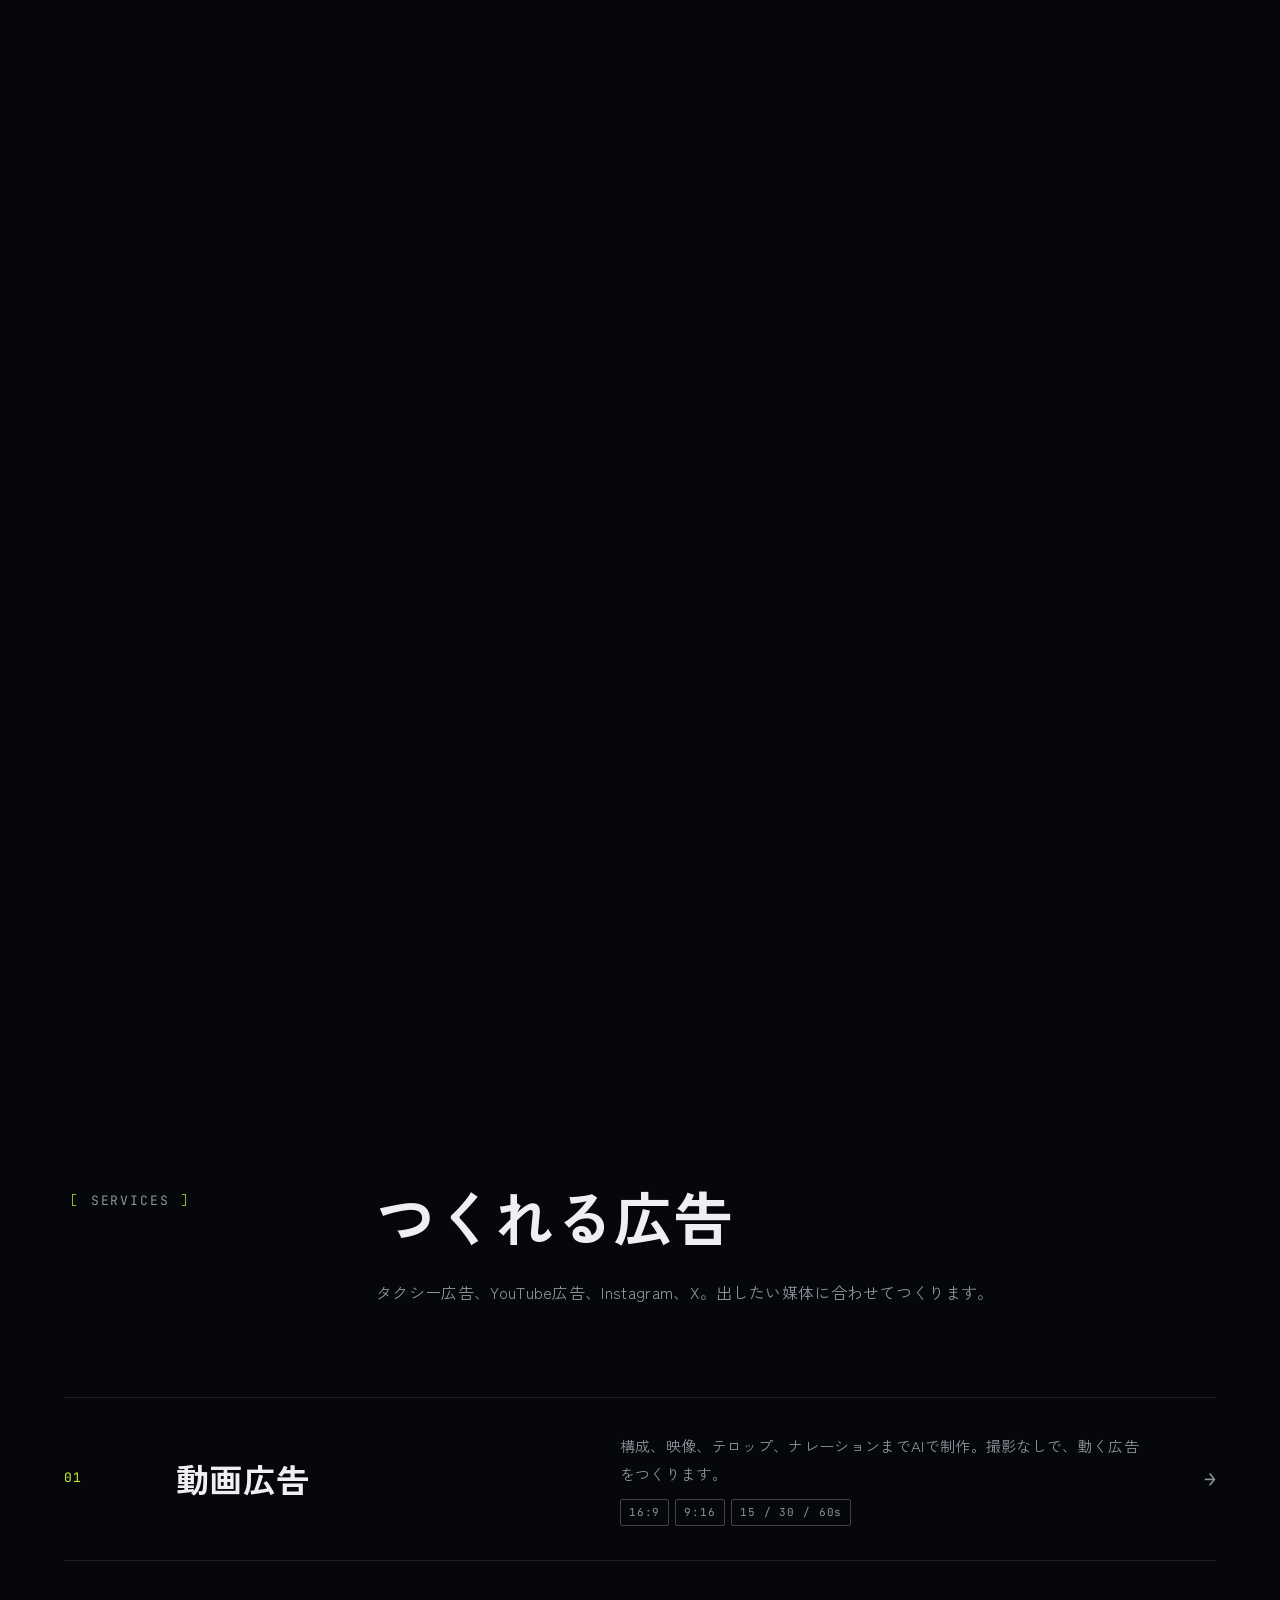
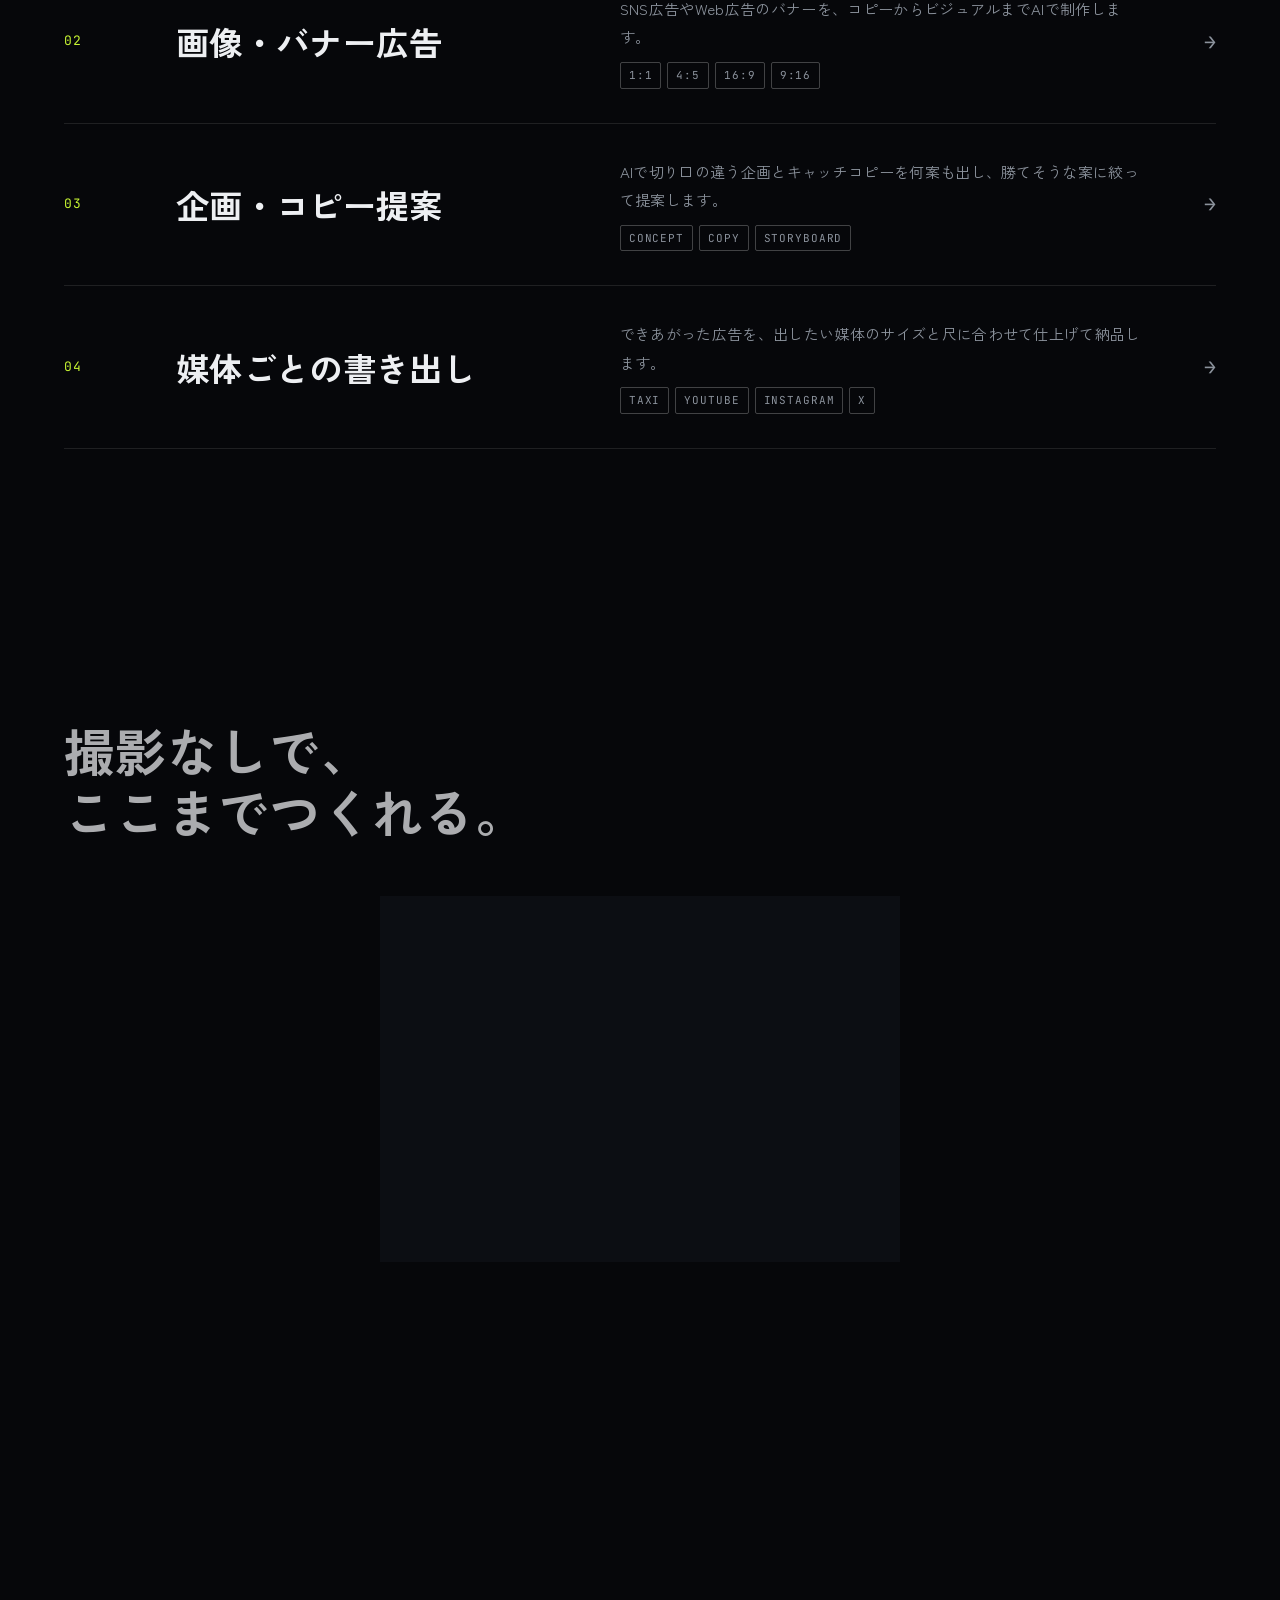
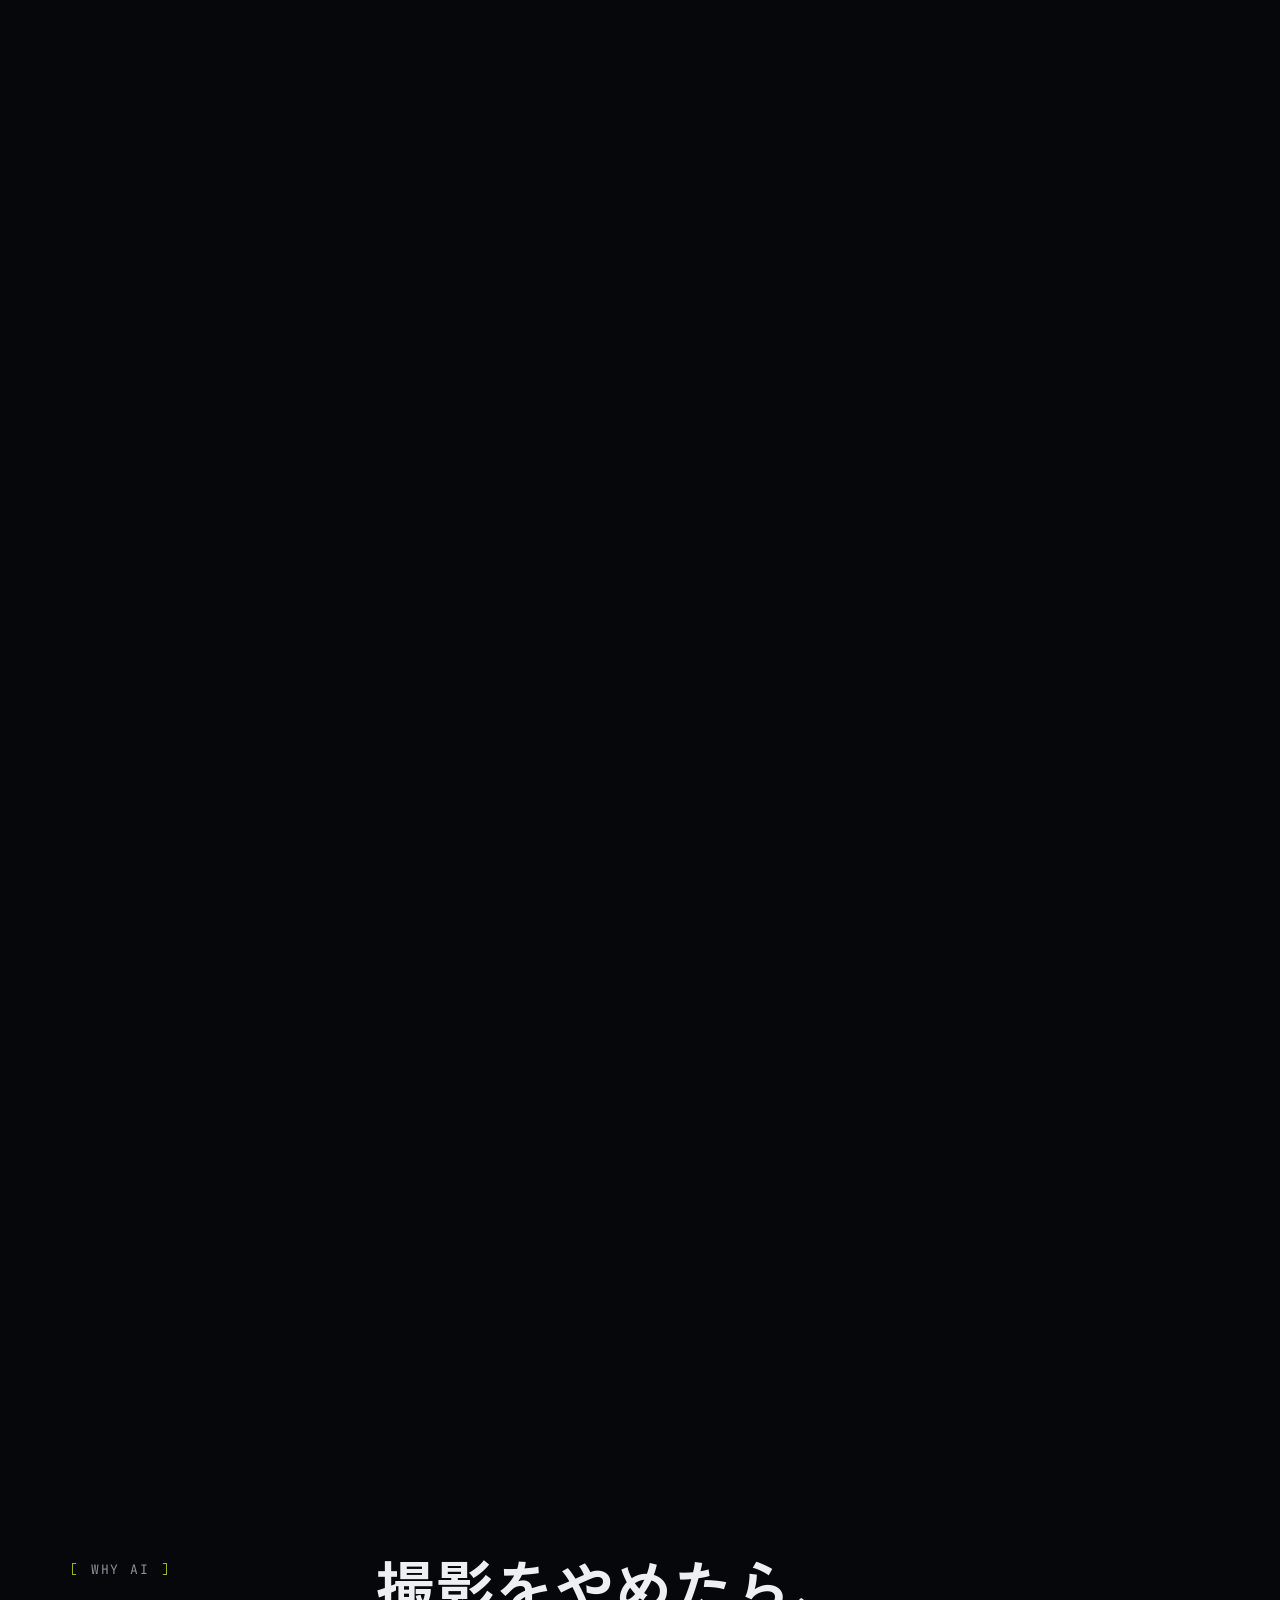
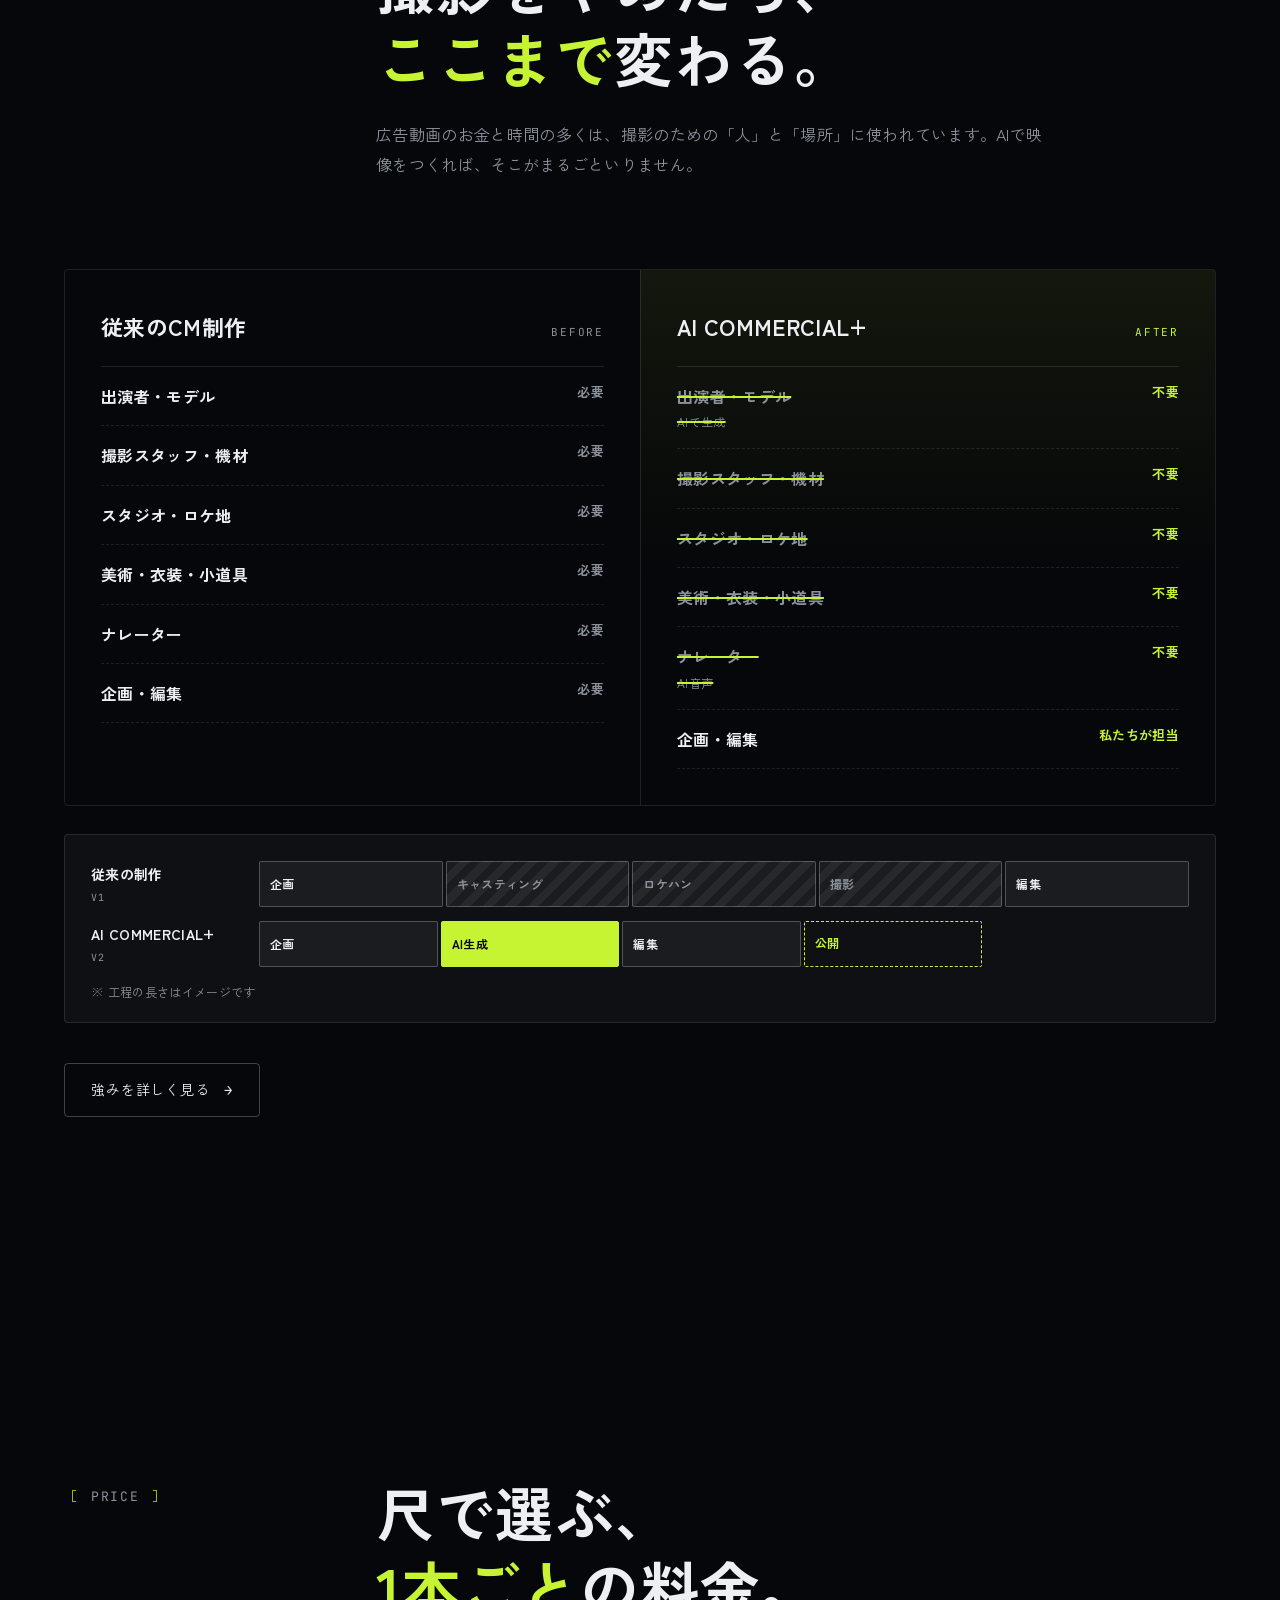
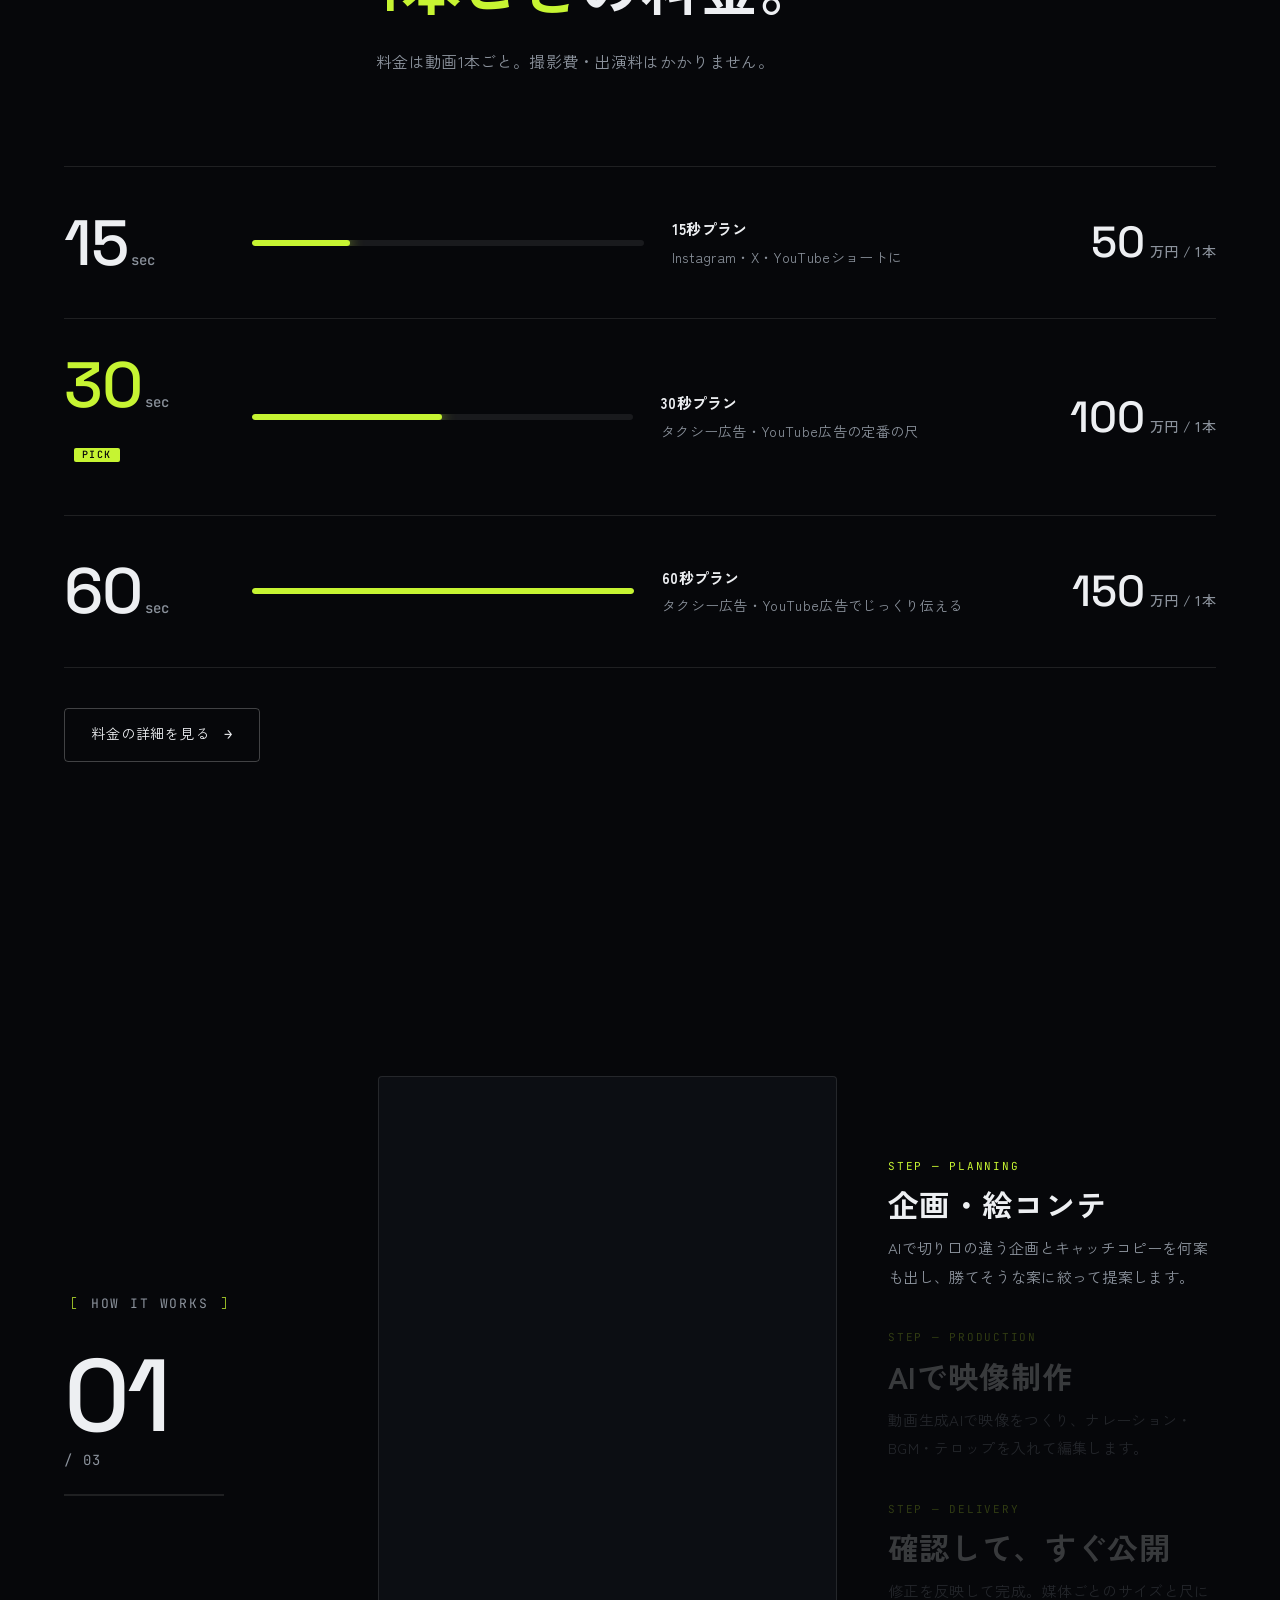
==== commit ac07a1eb: "ヒーローの動画を差し替え、新しい動画を先に流すように Co-Authored-By: Claude Opus 5.5 <noreply@anthropic.com>" ====
--- a/index.html
+++ b/index.html
@@ -59,8 +59,8 @@
 <!-- ===== ヒーロー ===== -->
 <section class="hero" data-scene aria-labelledby="hero-title">
 <div class="hero-stage">
-<!-- assets/hero.mp4 → assets/hero-2.mp4 の順に流れる -->
-<div class="hero-media" aria-hidden="true"><video class="hero-video" src="assets/hero.mp4" data-next="assets/hero-2.mp4" muted playsinline preload="auto"></video></div>
+<!-- assets/hero-3.mp4 → assets/hero.mp4 の順に流れる -->
+<div class="hero-media" aria-hidden="true"><video class="hero-video" src="assets/hero-3.mp4" data-next="assets/hero.mp4" muted playsinline preload="auto"></video></div>
 <div class="hero-shade" aria-hidden="true"></div>
 <div class="hero-inner">
 <p class="hero-kicker hero-fade"><b>●</b> REC — AI COMMERCIAL PRODUCTION</p>
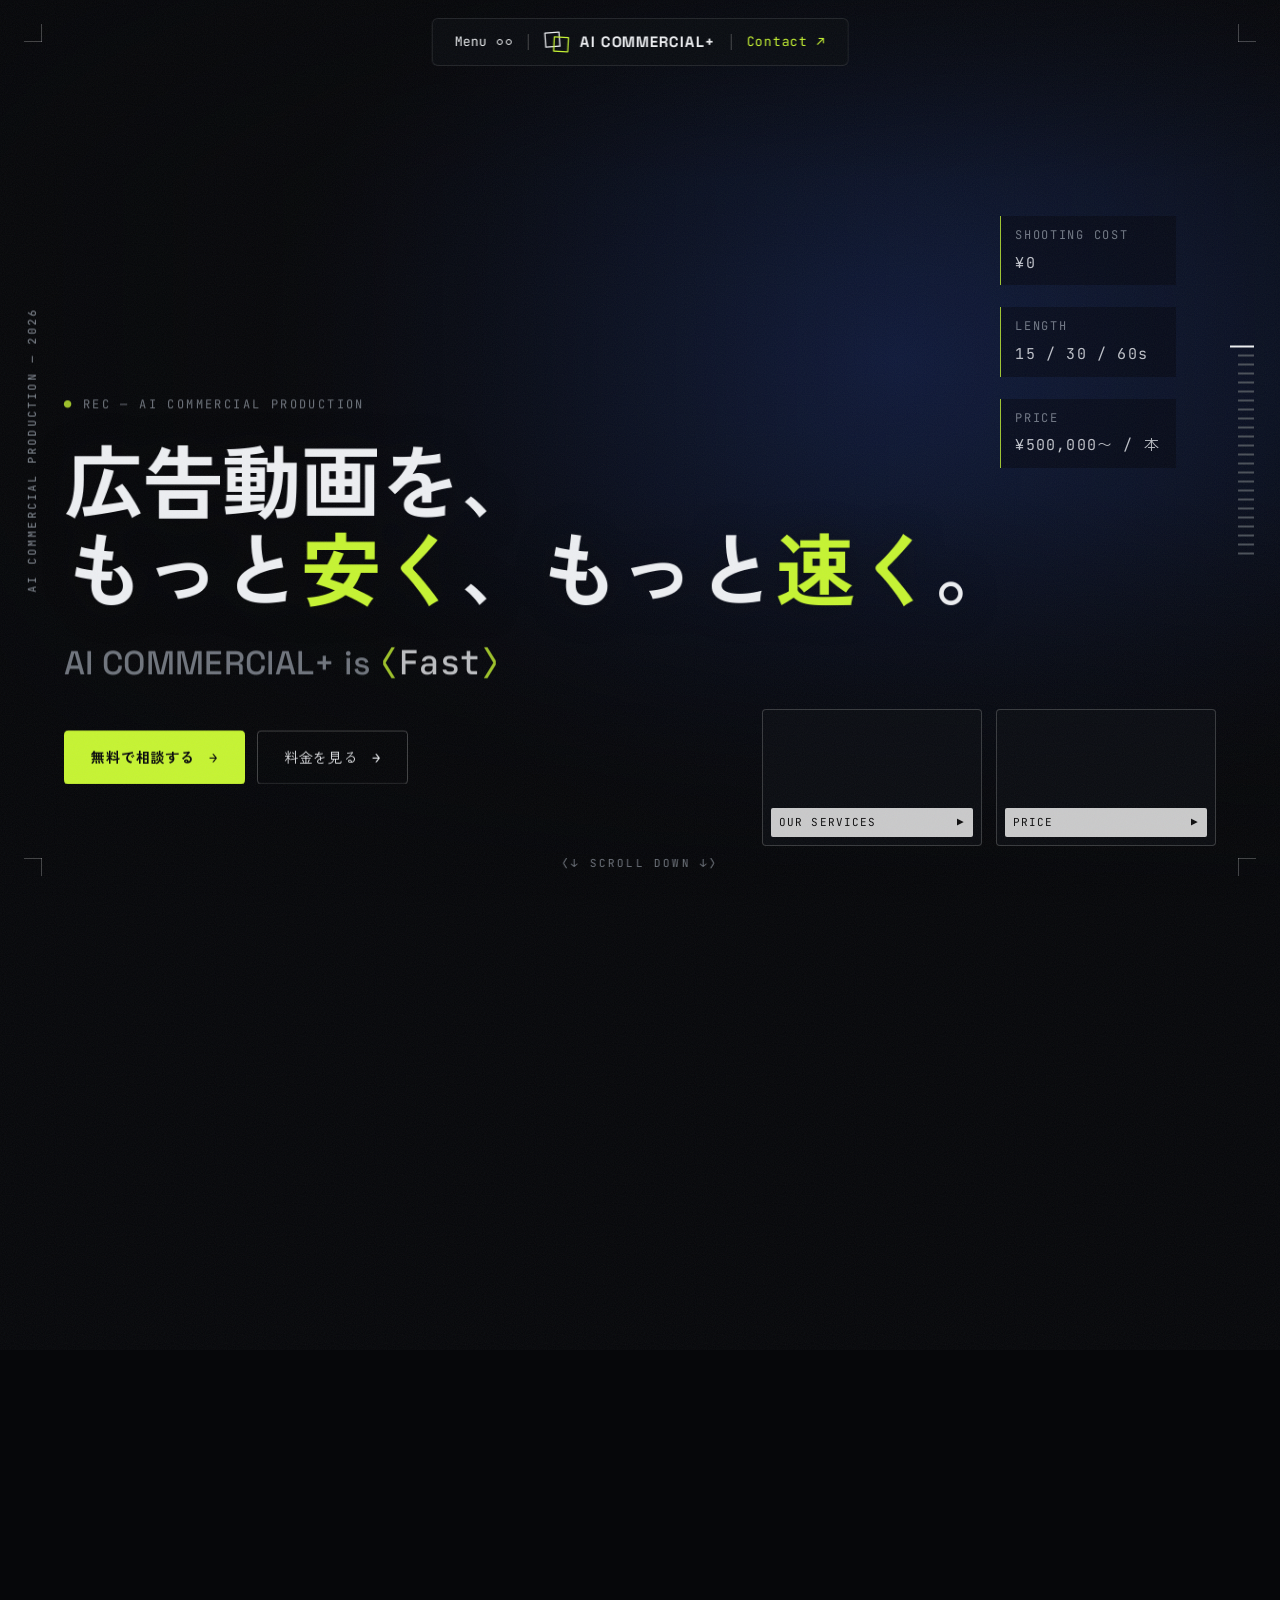
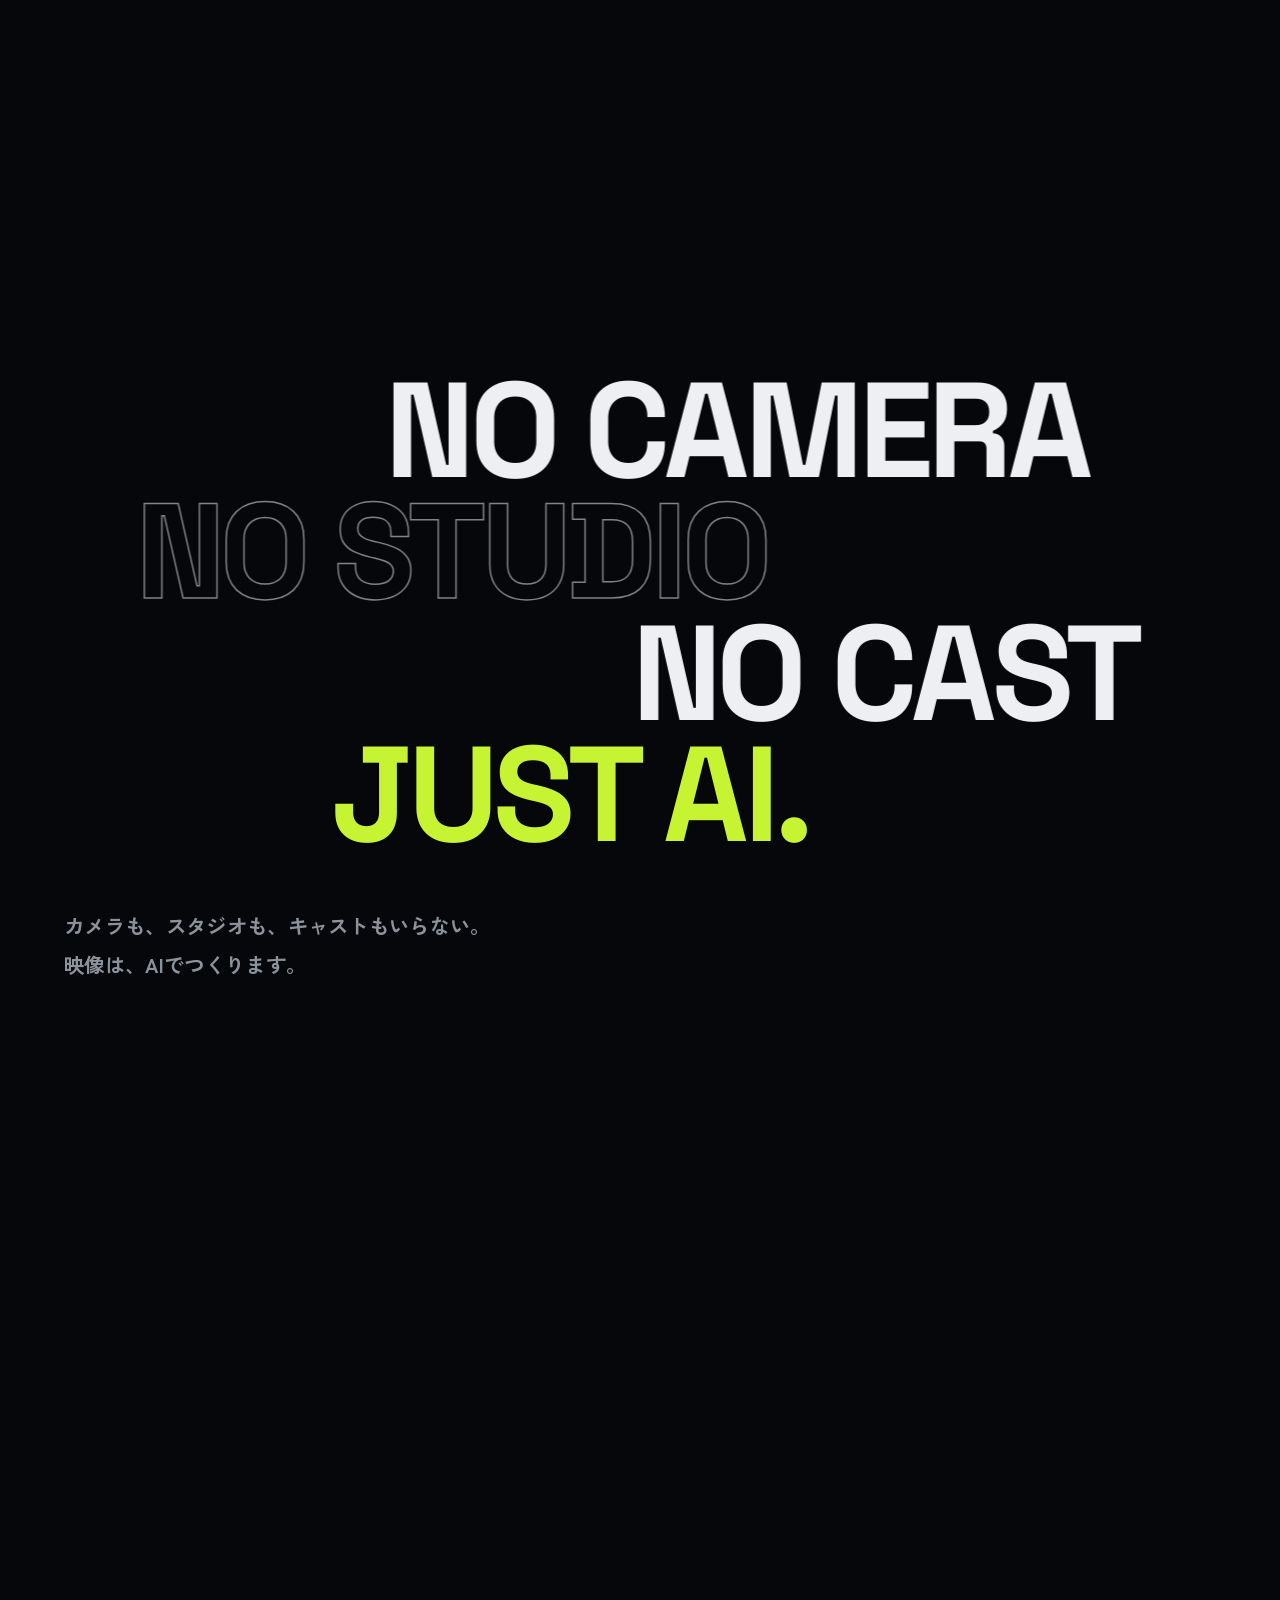
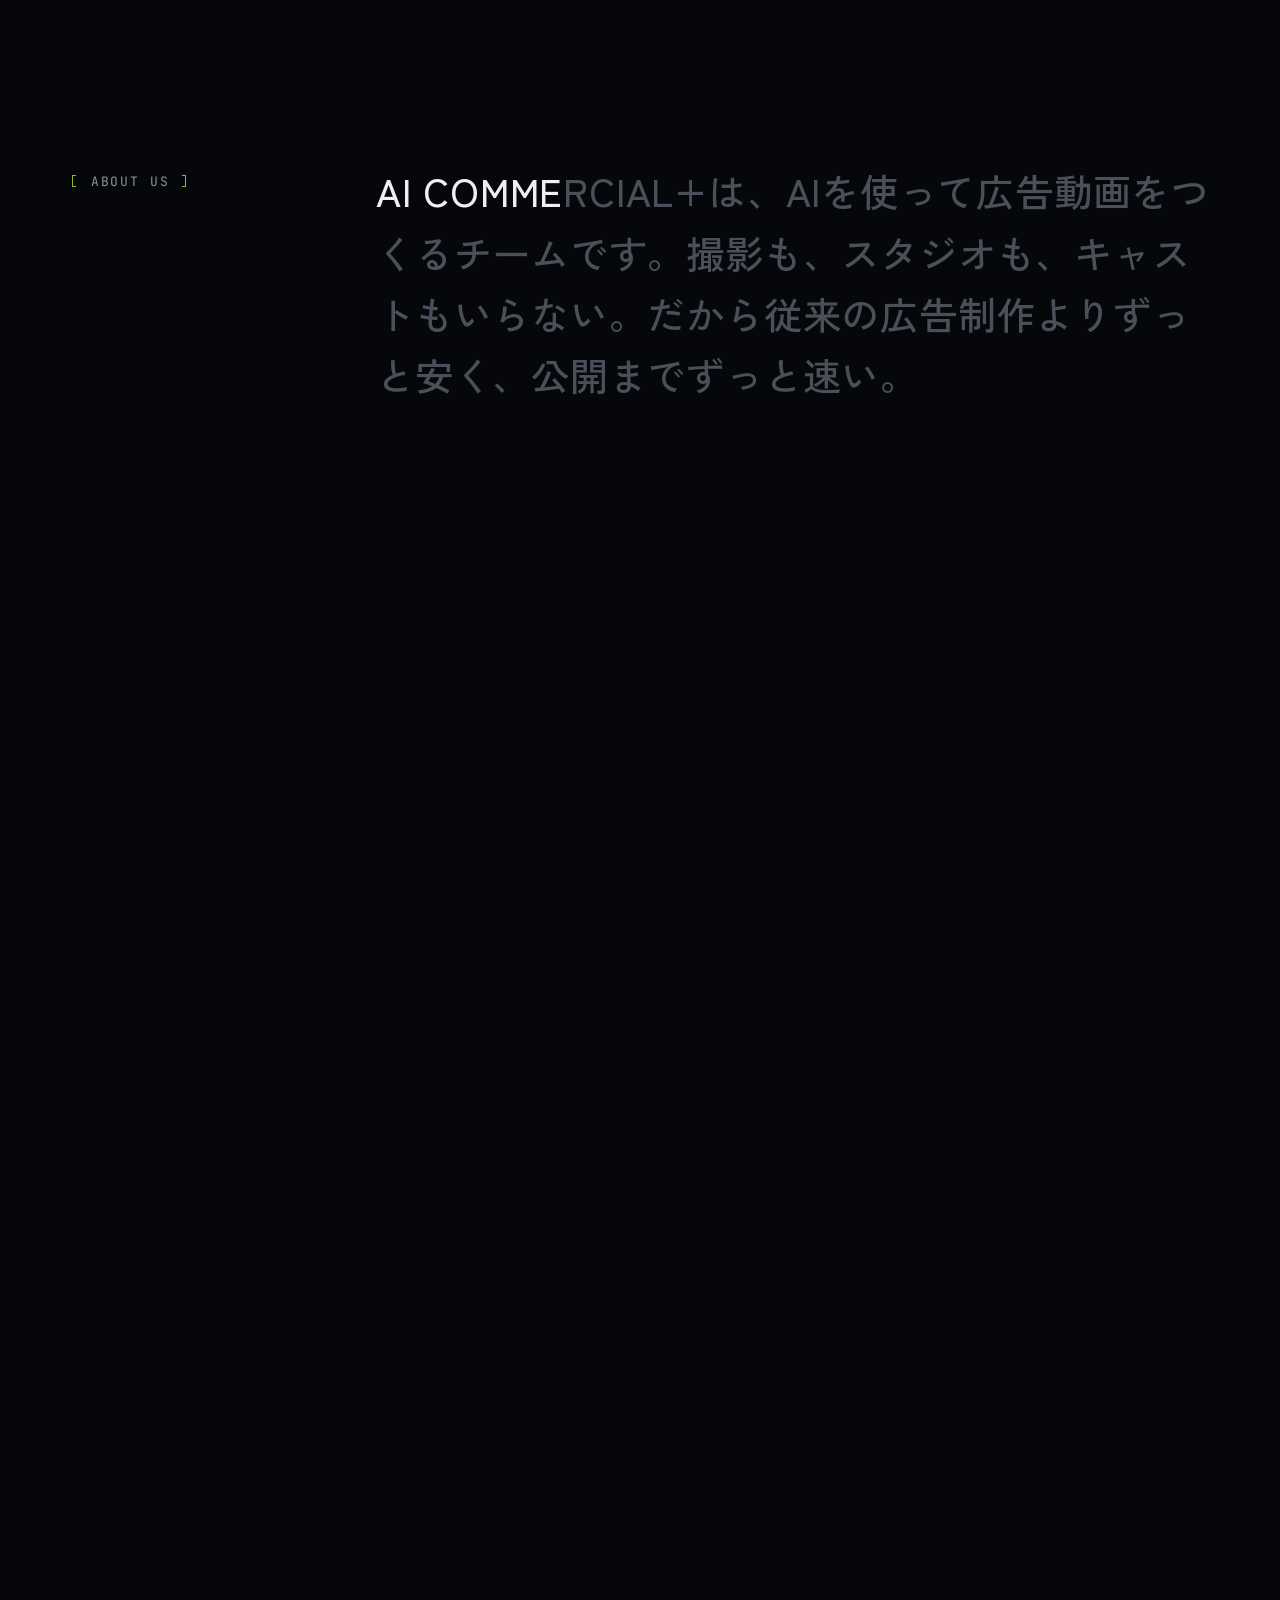
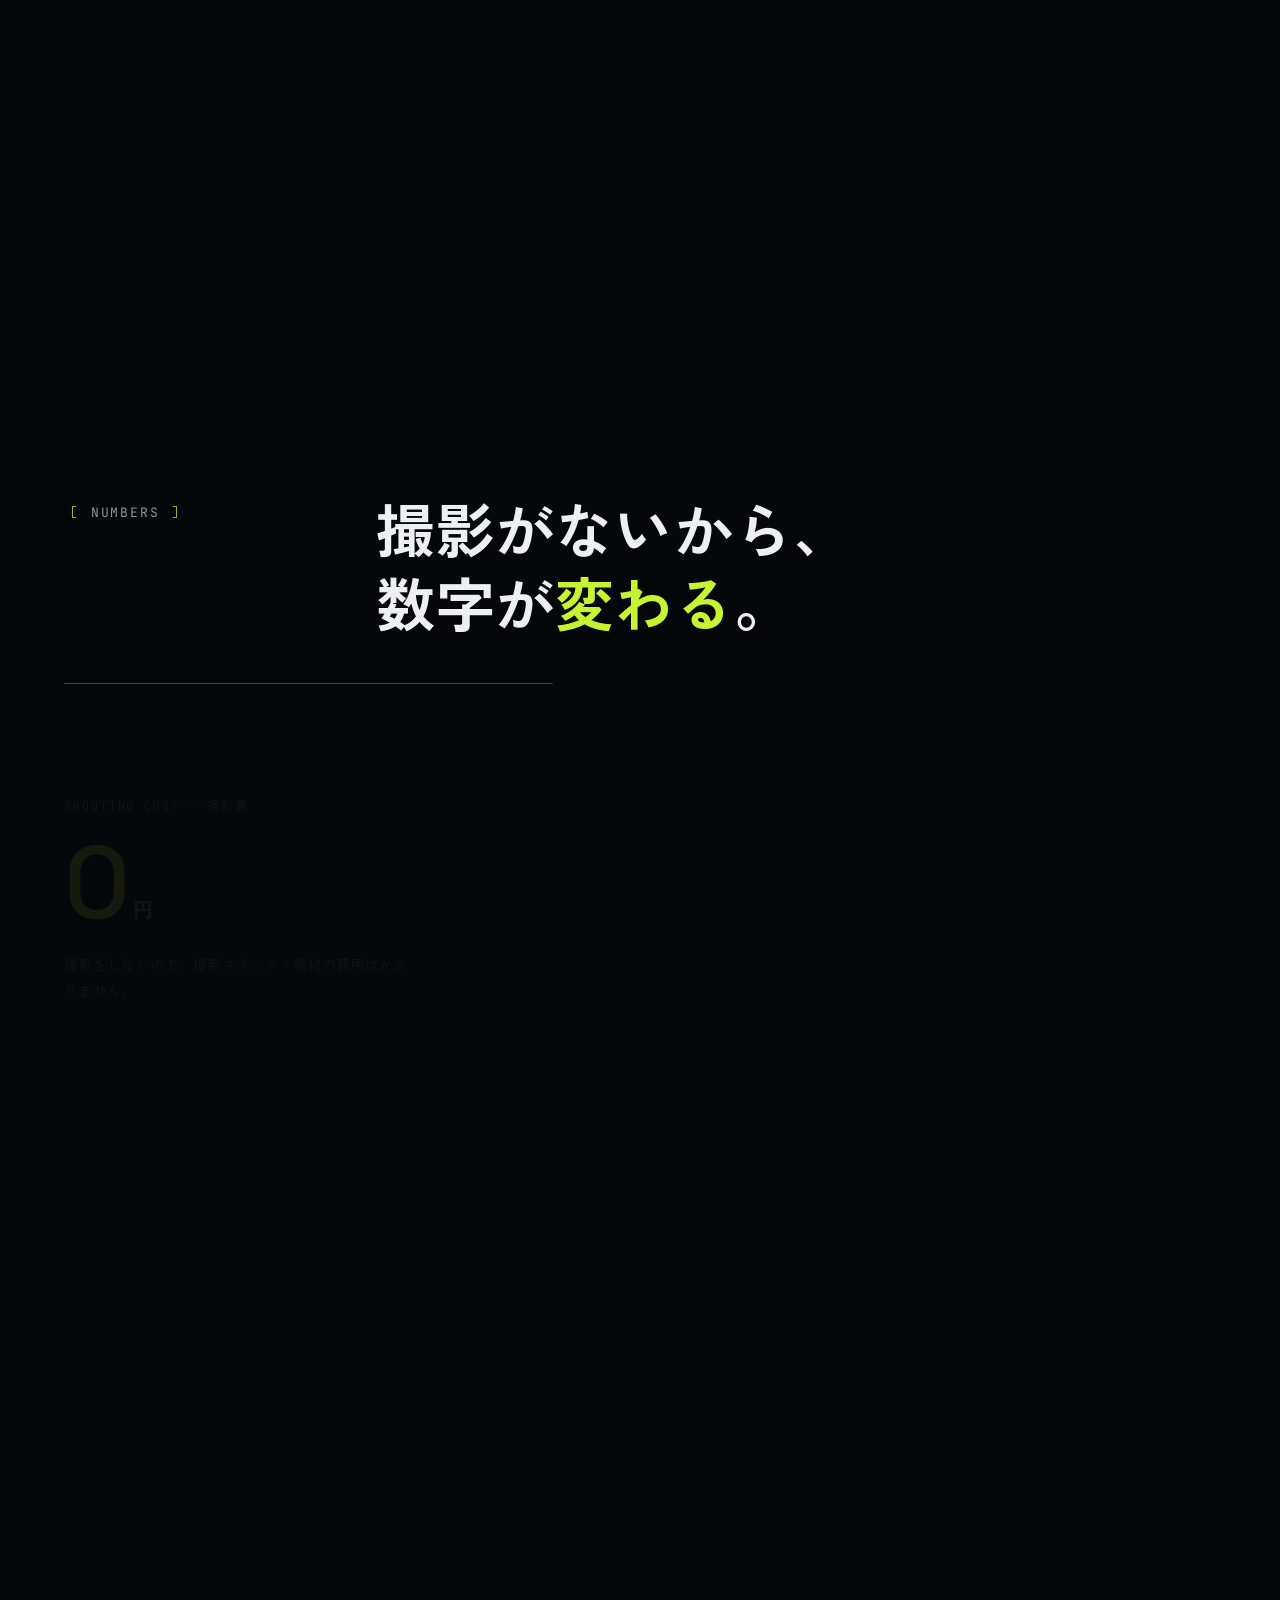
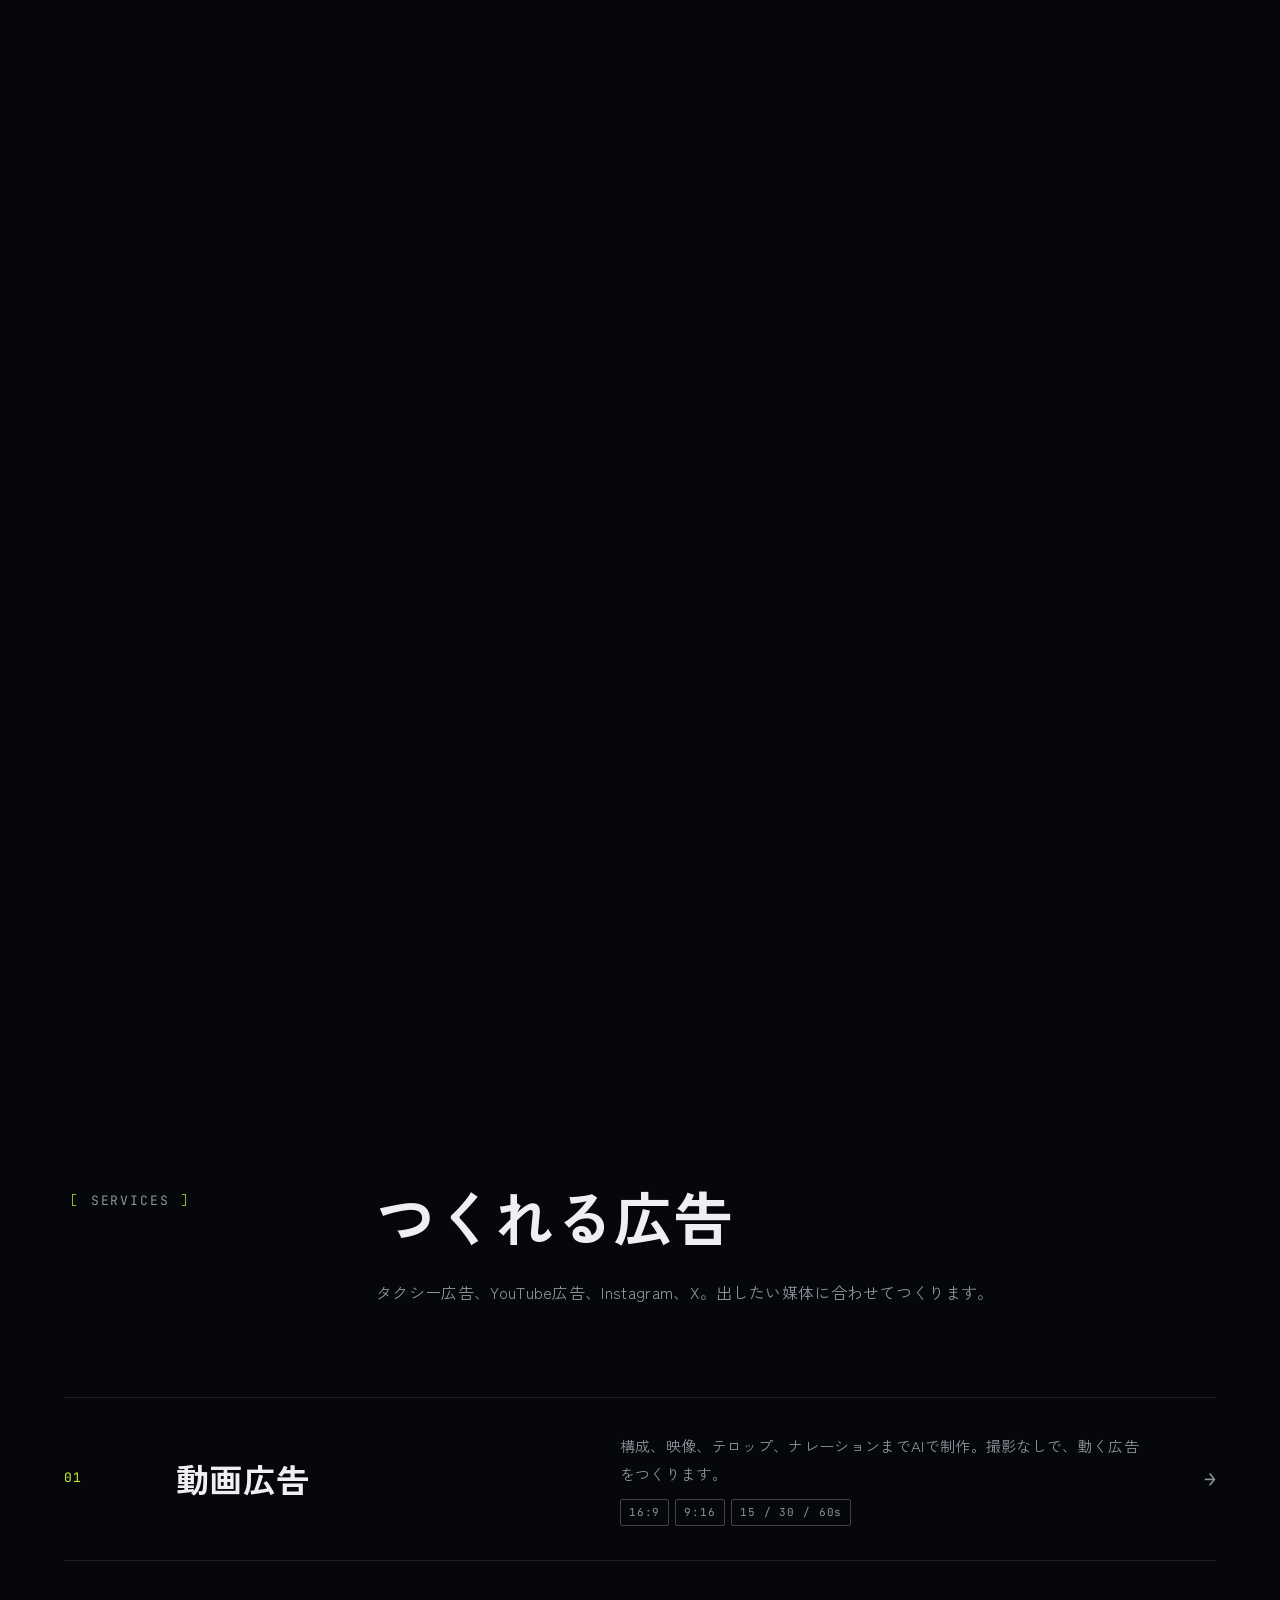
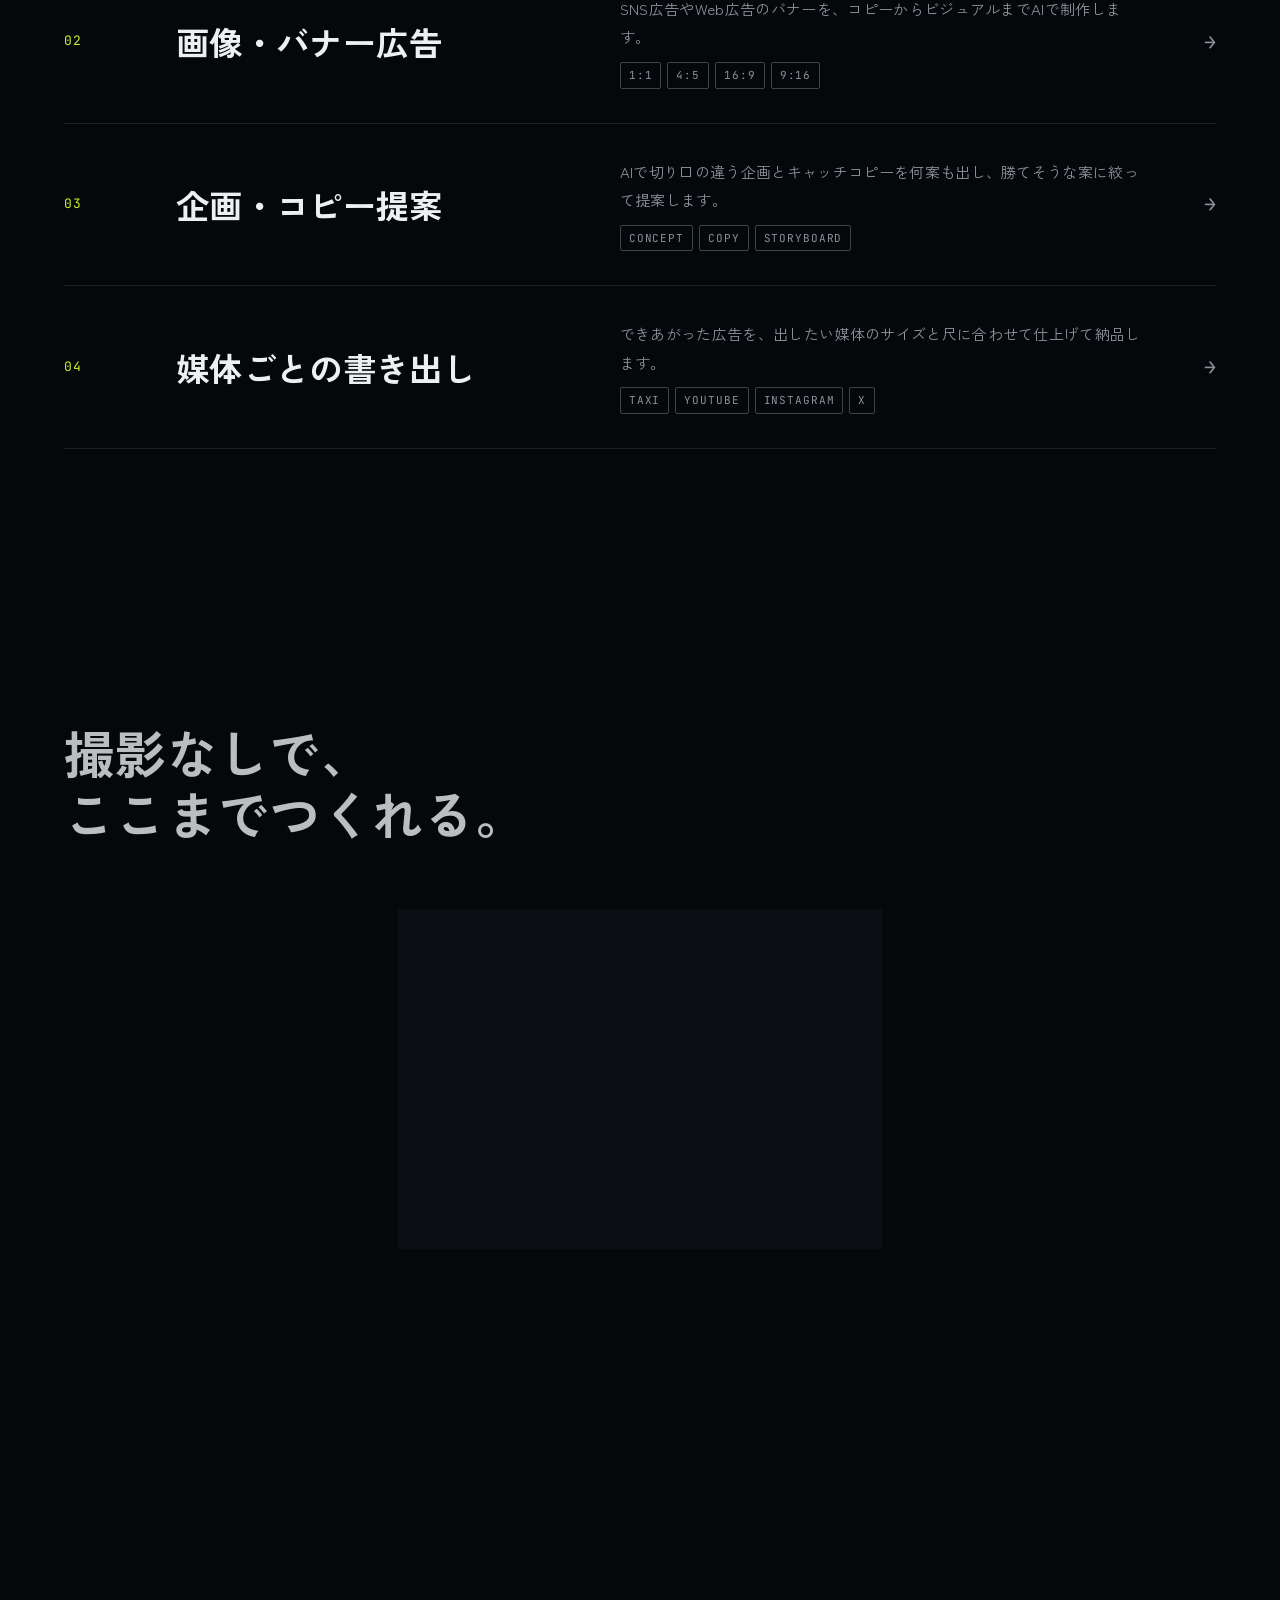
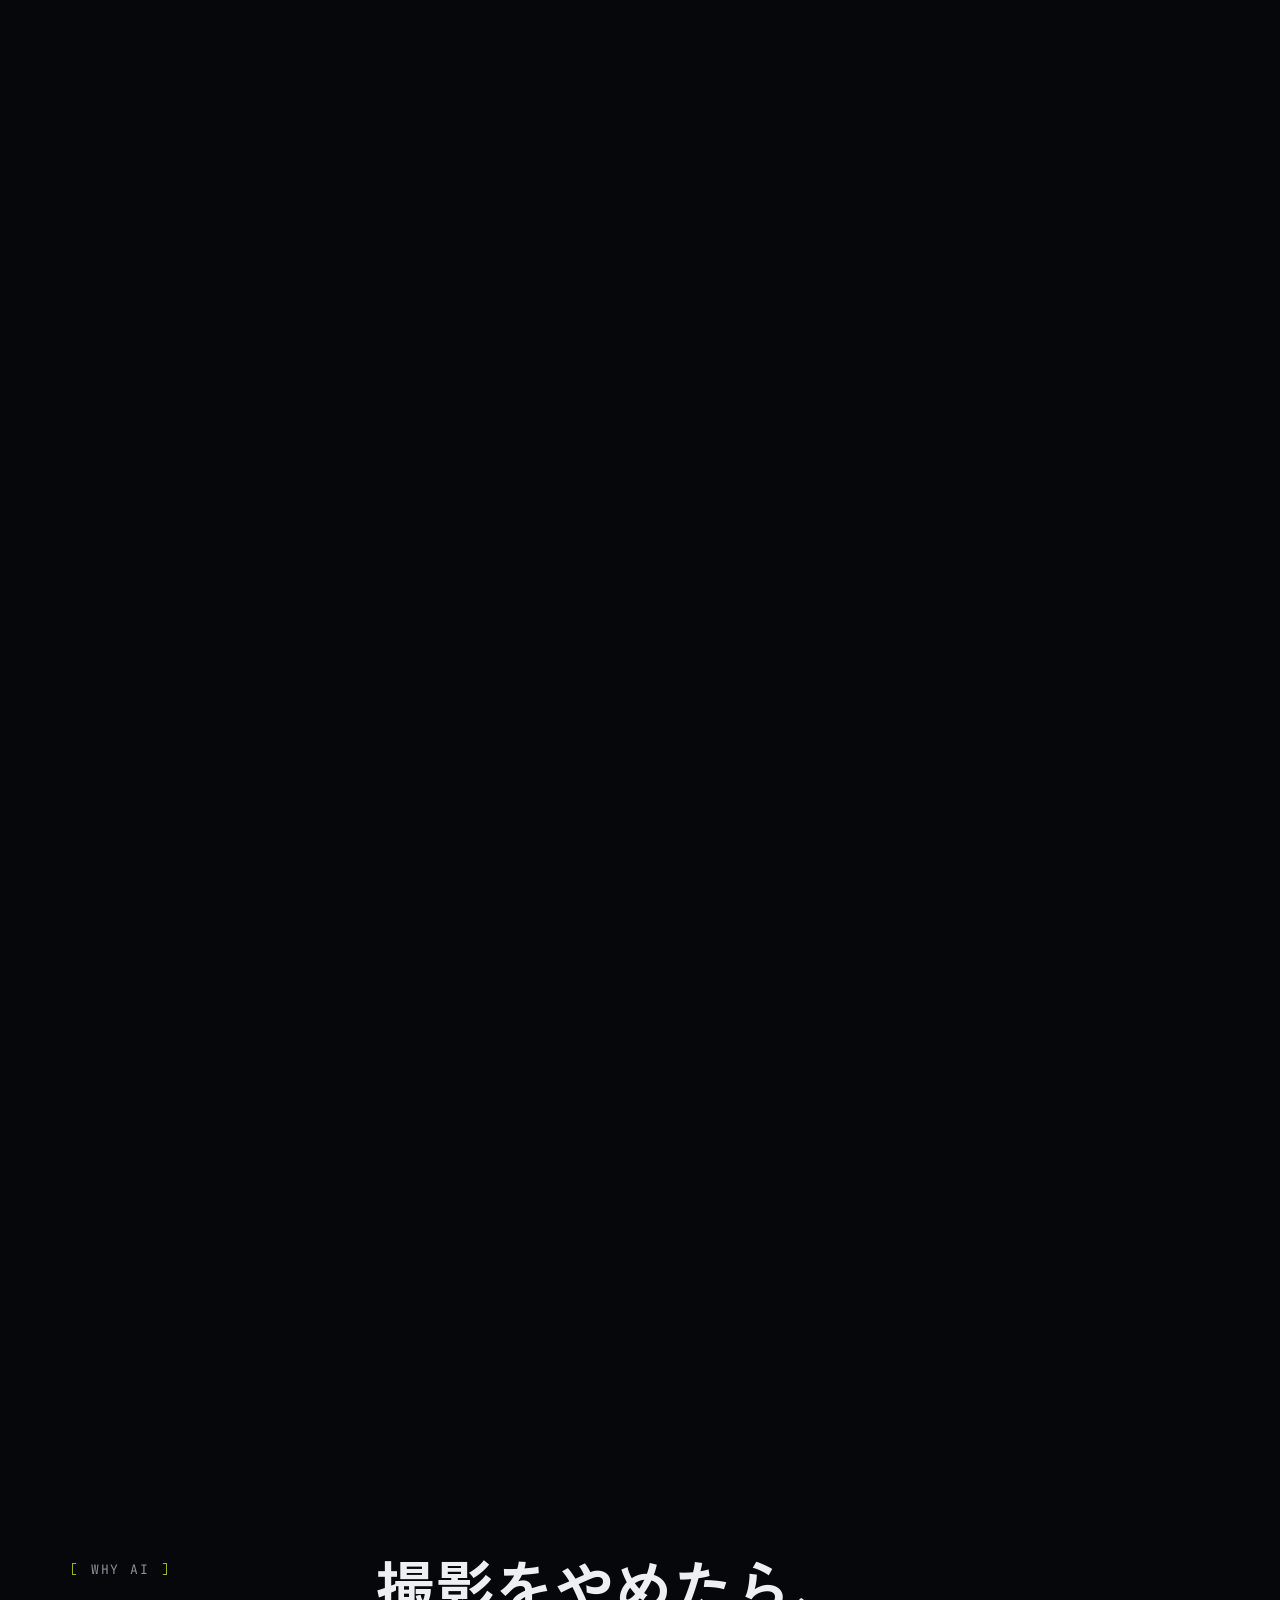
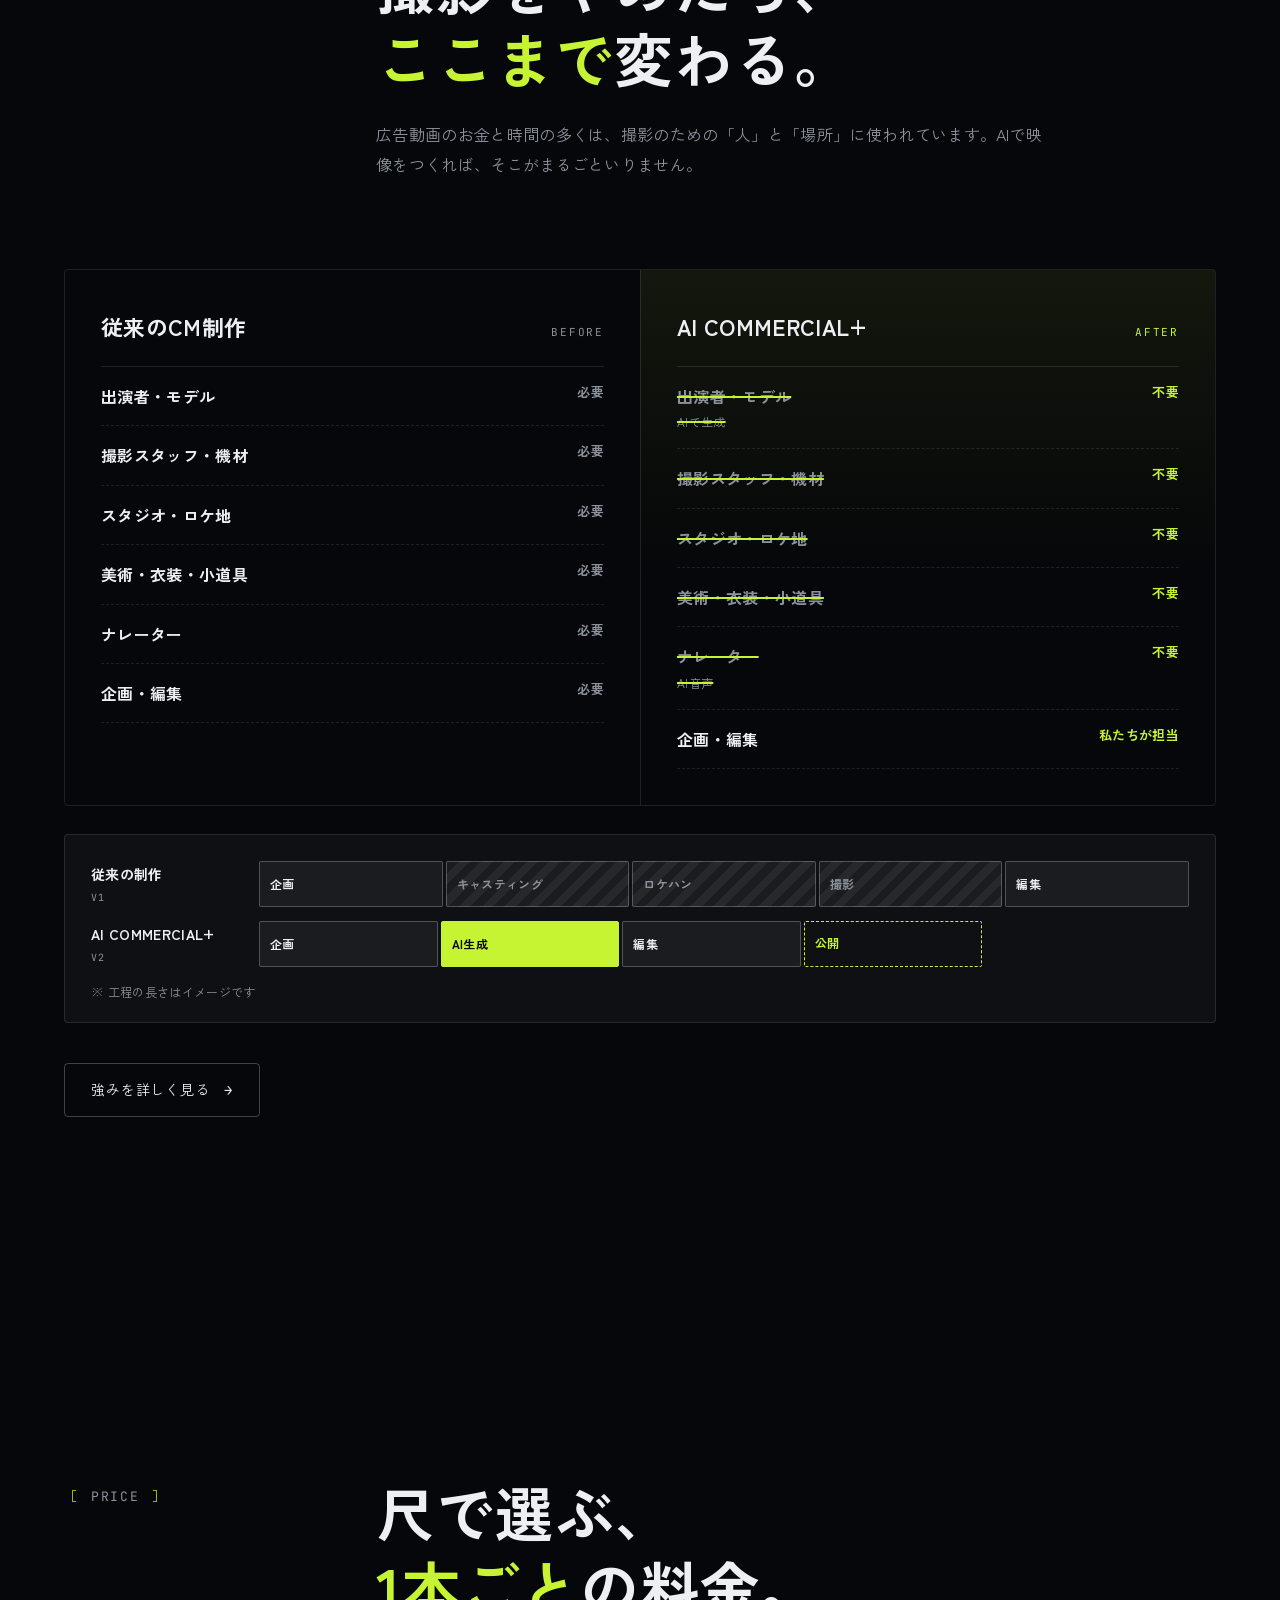
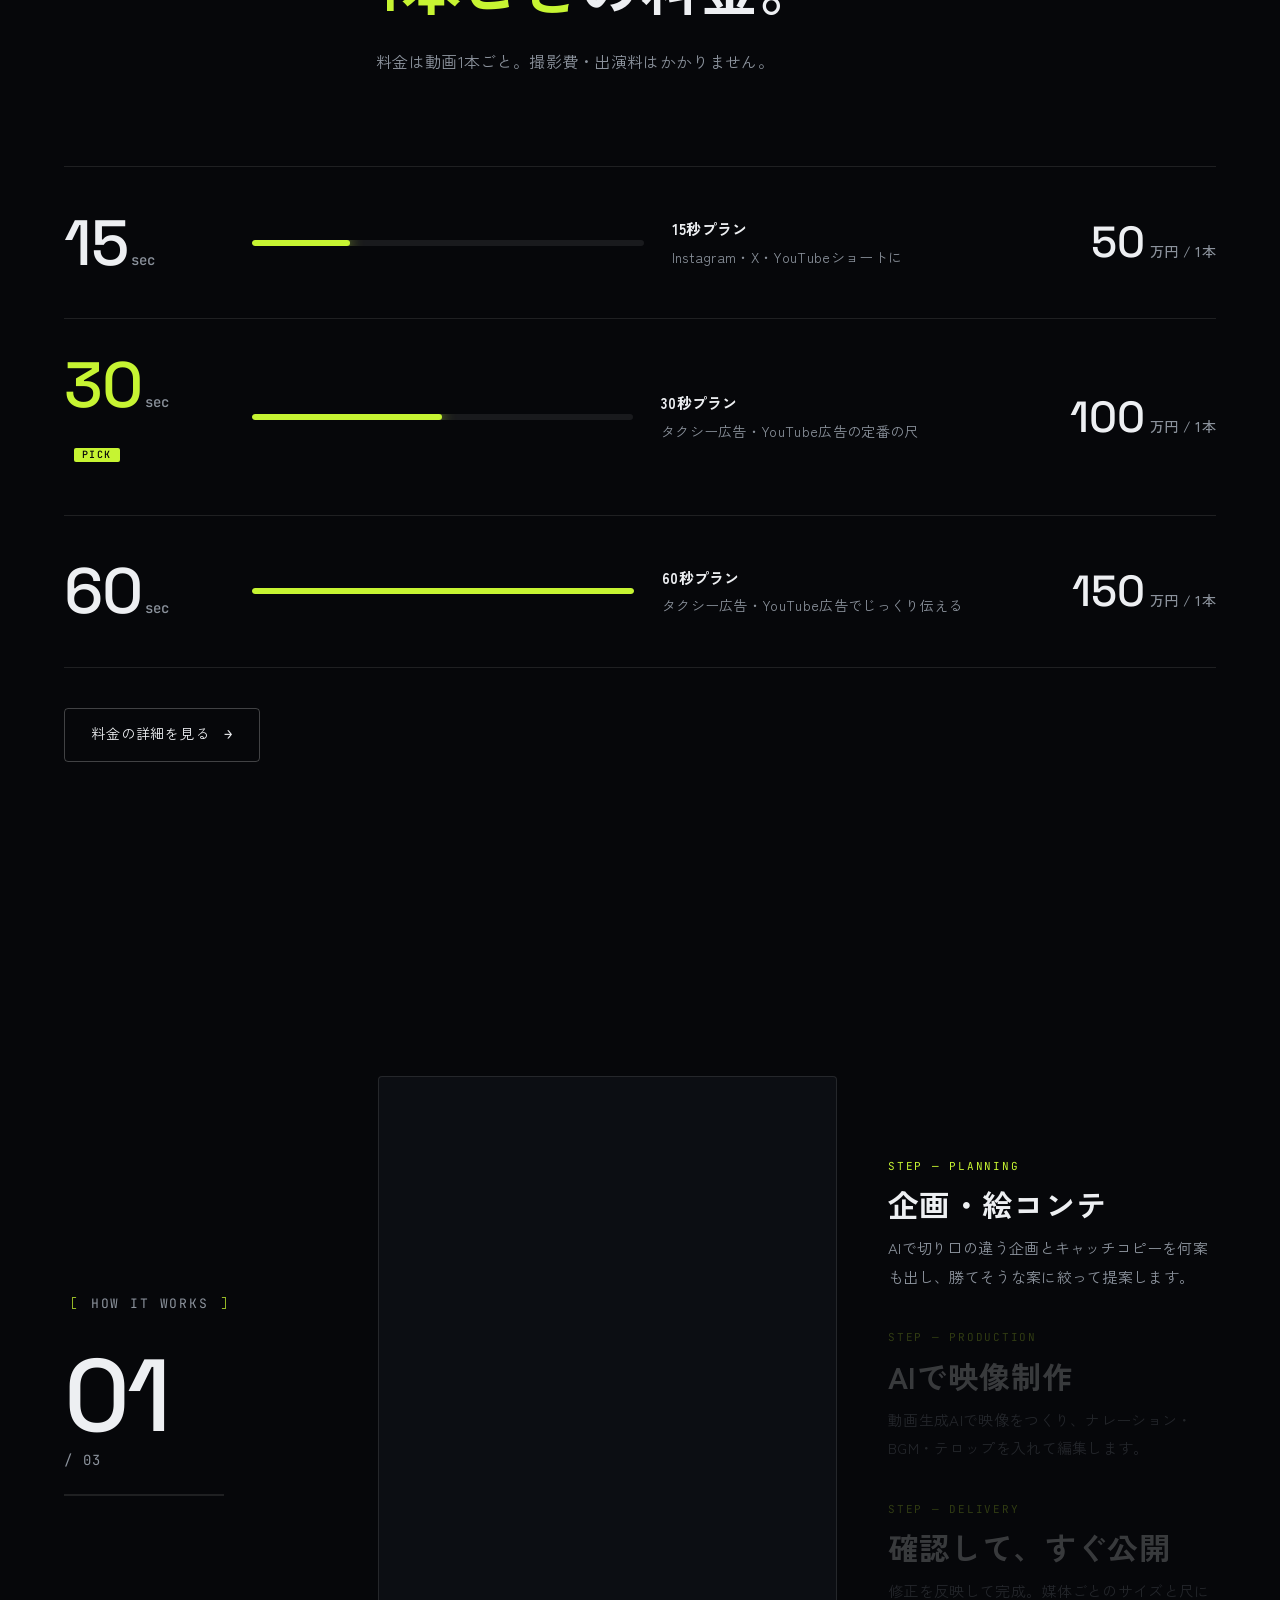
==== commit aa319447: "メールと公式LINEで相談できるお問い合わせページを追加 Co-Authored-By: Claude Opus 5.5 <noreply@anthropic.com>" ====
--- a/index.html
+++ b/index.html
@@ -35,7 +35,7 @@
 <header class="capsule">
 <button class="menu-btn" type="button" aria-expanded="false" aria-controls="menu"><span class="menu-word">Menu</span><i aria-hidden="true"><b></b><b></b></i></button>
 <a class="brand" href="index.html" aria-label="AI COMMERCIAL+ トップへ"><svg viewBox="100 120 330 280" fill="none" aria-hidden="true"><rect class="logo-sq logo-sq--a" x="120" y="140" width="180" height="180" stroke="currentColor" stroke-width="16" stroke-linejoin="round"/><rect class="logo-sq logo-sq--b" x="230" y="200" width="180" height="180" stroke="#C6F432" stroke-width="16" stroke-linejoin="round"/></svg><span>AI COMMERCIAL+</span></a>
-<a class="cap-contact" href="#contact">Contact ↗</a>
+<a class="cap-contact" href="contact.html">Contact ↗</a>
 </header>
 <nav id="menu" class="menu" aria-label="メニュー">
 <ol>
@@ -46,11 +46,12 @@
 <li><a href="strengths.html"><small>04</small>Why AI<span>強み</span></a></li>
 <li><a href="price.html"><small>05</small>Price<span>料金</span></a></li>
 <li><a href="faq.html"><small>06</small>FAQ<span>よくある質問</span></a></li>
+<li><a href="contact.html"><small>07</small>Contact<span>お問い合わせ</span></a></li>
 </ol>
 <div class="menu-side">
 <p>CONTACT<b>無料相談受付中</b></p>
 <p>YOUTUBE<b>[チャンネル名]</b></p>
-<a class="btn btn--lime" href="#contact">無料で相談する <span class="arrow">→</span></a>
+<a class="btn btn--lime" href="contact.html">無料で相談する <span class="arrow">→</span></a>
 </div>
 </nav>
 
@@ -67,7 +68,7 @@
 <h1 class="hero-title" id="hero-title" data-split>広告動画を、<br><span class="nb">もっと<em>安く</em>、</span><span class="nb">もっと<em>速く</em>。</span></h1>
 <p class="hero-rot hero-fade">AI COMMERCIAL+ is <span class="br">⟨</span><span class="rot" data-words="Cheaper.|Faster.|Shoot-free.|Endless ideas.">Cheaper.</span><span class="br">⟩</span></p>
 <div class="hero-actions hero-fade">
-<a class="btn btn--lime" href="#contact">無料で相談する <span class="arrow">→</span></a>
+<a class="btn btn--lime" href="contact.html">無料で相談する <span class="arrow">→</span></a>
 <a class="btn" href="price.html">料金を見る <span class="arrow">→</span></a>
 </div>
 </div>
@@ -284,8 +285,8 @@
 <h2 class="contact-title" id="contact-title" data-reveal>次の広告は、<br><em>撮影なし</em>で。</h2>
 <p data-reveal>ご相談・お見積りは無料です。つくりたい広告のことを聞かせてください。公開までのスケジュールもお出しします。</p>
 <div class="contact-actions" data-reveal>
-<a class="btn btn--lime" href="#contact">無料で相談する <span class="arrow">→</span></a>
-<a class="btn btn--line" href="#contact">LINEで相談する <span class="arrow">→</span></a>
+<a class="btn btn--lime" href="contact.html">無料で相談する <span class="arrow">→</span></a>
+<a class="btn btn--line" href="contact.html#line">LINEで相談する <span class="arrow">→</span></a>
 </div>
 </div>
 </section>
@@ -313,8 +314,8 @@
 <div>
 <h2>CONTACT</h2>
 <nav aria-label="お問い合わせ">
-<a href="#contact">無料相談</a>
-<a href="#contact">LINE</a>
+<a href="contact.html#mail">無料相談</a>
+<a href="contact.html#line">LINE</a>
 <a href="about.html#youtube">YouTube</a>
 </nav>
 </div>
@@ -323,7 +324,7 @@
 </div>
 <div class="wrap footer-bottom"><span>&copy; [年] AI COMMERCIAL+ ／ 運営：[運営者名]</span><span>END OF REEL</span></div>
 </footer>
-<a class="float-cta is-hidden" href="#contact">無料相談 <span aria-hidden="true">→</span></a>
+<a class="float-cta is-hidden" href="contact.html">無料相談 <span aria-hidden="true">→</span></a>
 <script src="assets/site.js" defer></script>
 </body>
 </html>
--- a/assets/site.css
+++ b/assets/site.css
@@ -358,6 +358,32 @@
 .contact p { margin-top: 28px; color: var(--sub); max-width: 36em; }
 .contact-actions { margin-top: 40px; display: flex; gap: 12px; flex-wrap: wrap; }
 
+/* お問い合わせページ：メールとLINEの2つの窓口 */
+.contact-ways { display: grid; grid-template-columns: 1.3fr 1fr; gap: clamp(20px, 3vw, 40px); align-items: start; }
+.way { border: 1px solid var(--line-strong); border-radius: 6px; padding: clamp(24px, 4vw, 48px); background: var(--panel); scroll-margin-top: 110px; }
+.way-tag { font-family: var(--font-mono); font-size: 12px; letter-spacing: .2em; color: var(--lime); }
+.way--line .way-tag { color: #06C755; }
+.way-title { margin-top: 10px; font-size: clamp(24px, 2.6vw, 34px); font-weight: 700; line-height: 1.3; }
+.way-note { margin-top: 14px; color: var(--sub); font-size: 15px; }
+.mail-form { margin-top: 32px; display: grid; gap: 20px; }
+.field { display: grid; gap: 8px; }
+.field span { font-size: 14px; font-weight: 500; }
+.field em { margin-left: 10px; font-style: normal; font-family: var(--font-mono); font-size: 11px; letter-spacing: .1em; color: var(--lime); }
+.field input, .field select, .field textarea { width: 100%; padding: 14px 16px; border: 1px solid var(--line-strong); border-radius: 4px; background: rgba(0,0,0,.35); color: var(--text); font: inherit; font-size: 16px; line-height: 1.6; transition: border-color .2s, box-shadow .2s; }
+.field textarea { resize: vertical; min-height: 140px; }
+.field select { appearance: none; background-image: linear-gradient(45deg, transparent 50%, var(--sub) 50%), linear-gradient(-45deg, transparent 50%, var(--sub) 50%); background-position: right 20px center, right 14px center; background-size: 6px 6px; background-repeat: no-repeat; padding-right: 40px; }
+.field select option { background: var(--bg); }
+.field input:focus, .field select:focus, .field textarea:focus { outline: none; border-color: var(--lime); box-shadow: 0 0 0 4px var(--lime-dim); }
+.field ::placeholder { color: var(--dim); }
+.mail-form .btn { justify-self: start; margin-top: 8px; }
+.way--line .btn { margin-top: 28px; }
+.line-qr { margin-top: 32px; padding-top: 28px; border-top: 1px solid var(--line); display: grid; grid-template-columns: 140px 1fr; gap: 20px; align-items: center; }
+.line-qr .photo-slot { aspect-ratio: 1; }
+.line-qr p { color: var(--sub); font-size: 14px; }
+.line-qr b { color: var(--text); font-family: var(--font-mono); font-weight: 400; }
+@media (max-width: 960px) { .contact-ways { grid-template-columns: 1fr; } }
+@media (max-width: 560px) { .mail-form .btn { justify-self: stretch; justify-content: center; } .way--line .btn { display: flex; justify-content: center; } .line-qr { grid-template-columns: 1fr; } .line-qr .photo-slot { display: none; } }
+
 /* ---------- フッター ---------- */
 .footer { border-top: 1px solid var(--line); padding: 72px 0 0; overflow: hidden; }
 .footer-grid { display: grid; grid-template-columns: 2fr 1fr 1fr; gap: 40px; }
